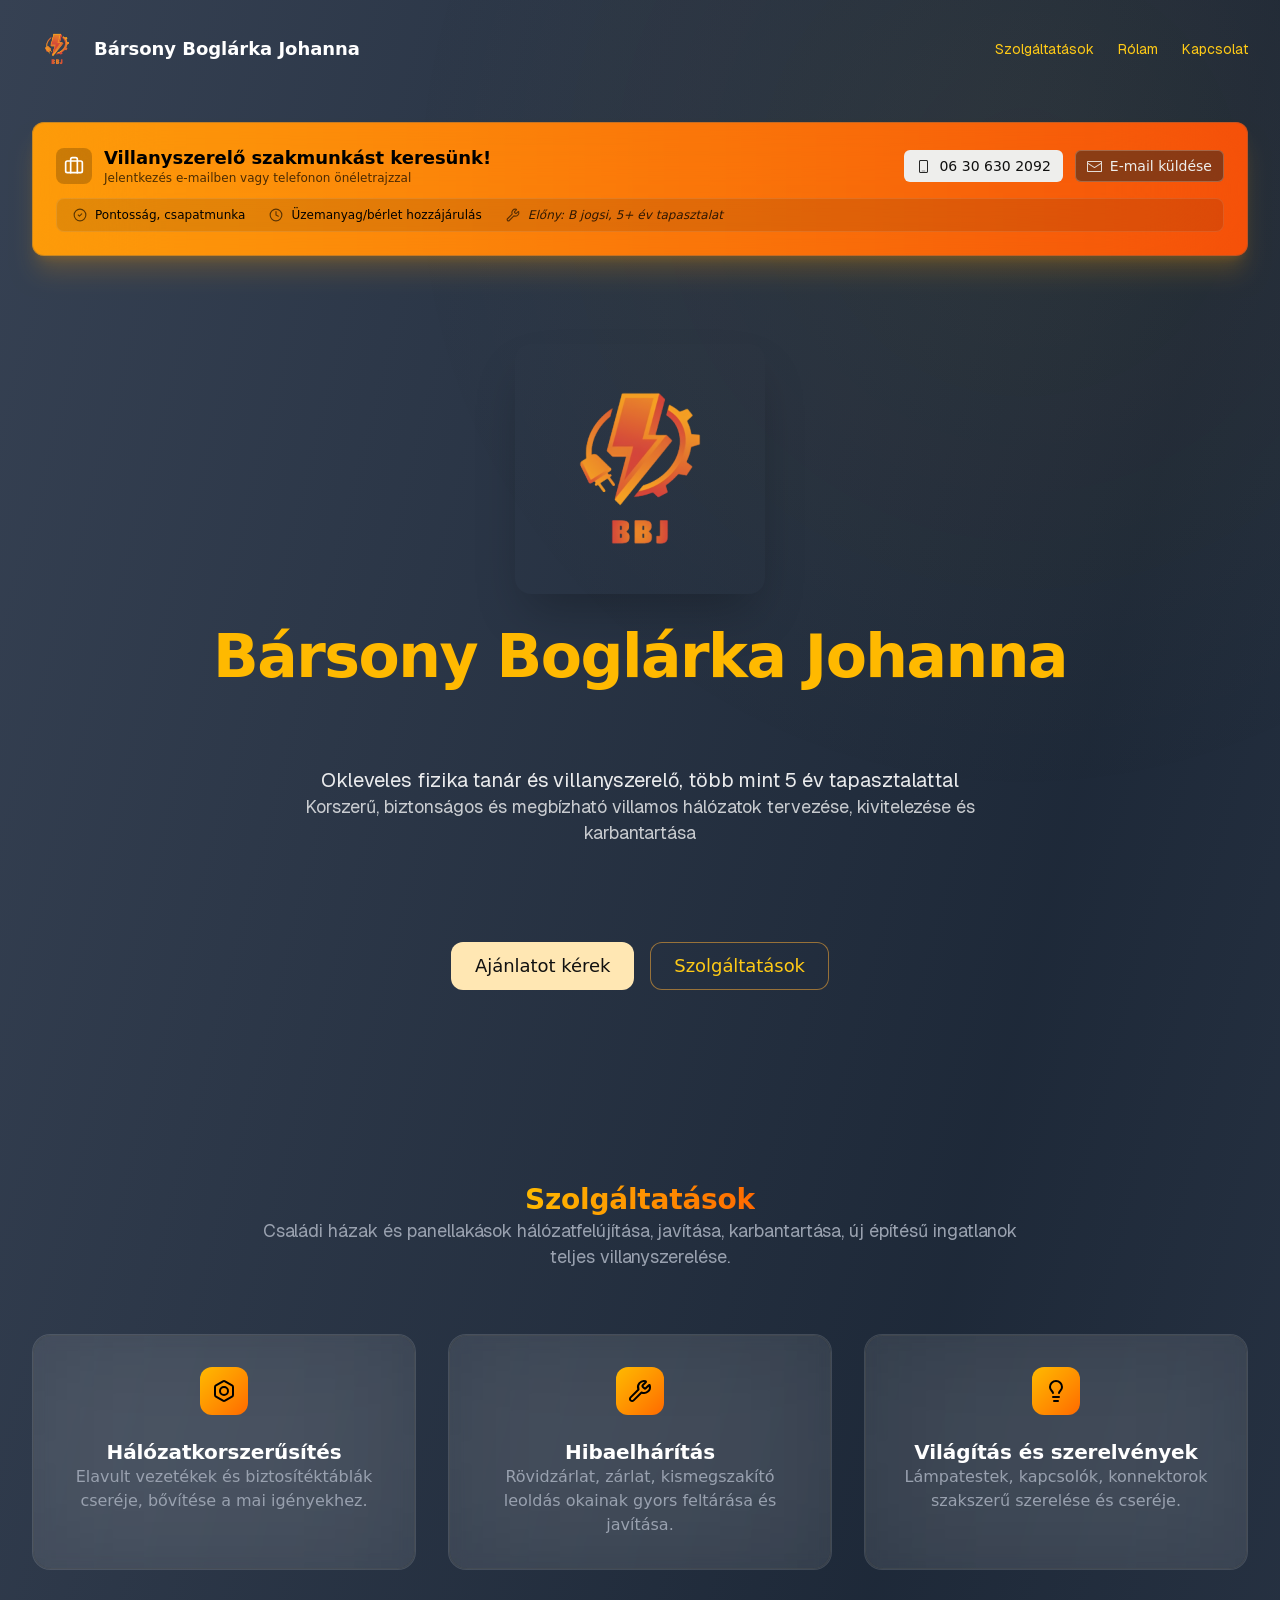
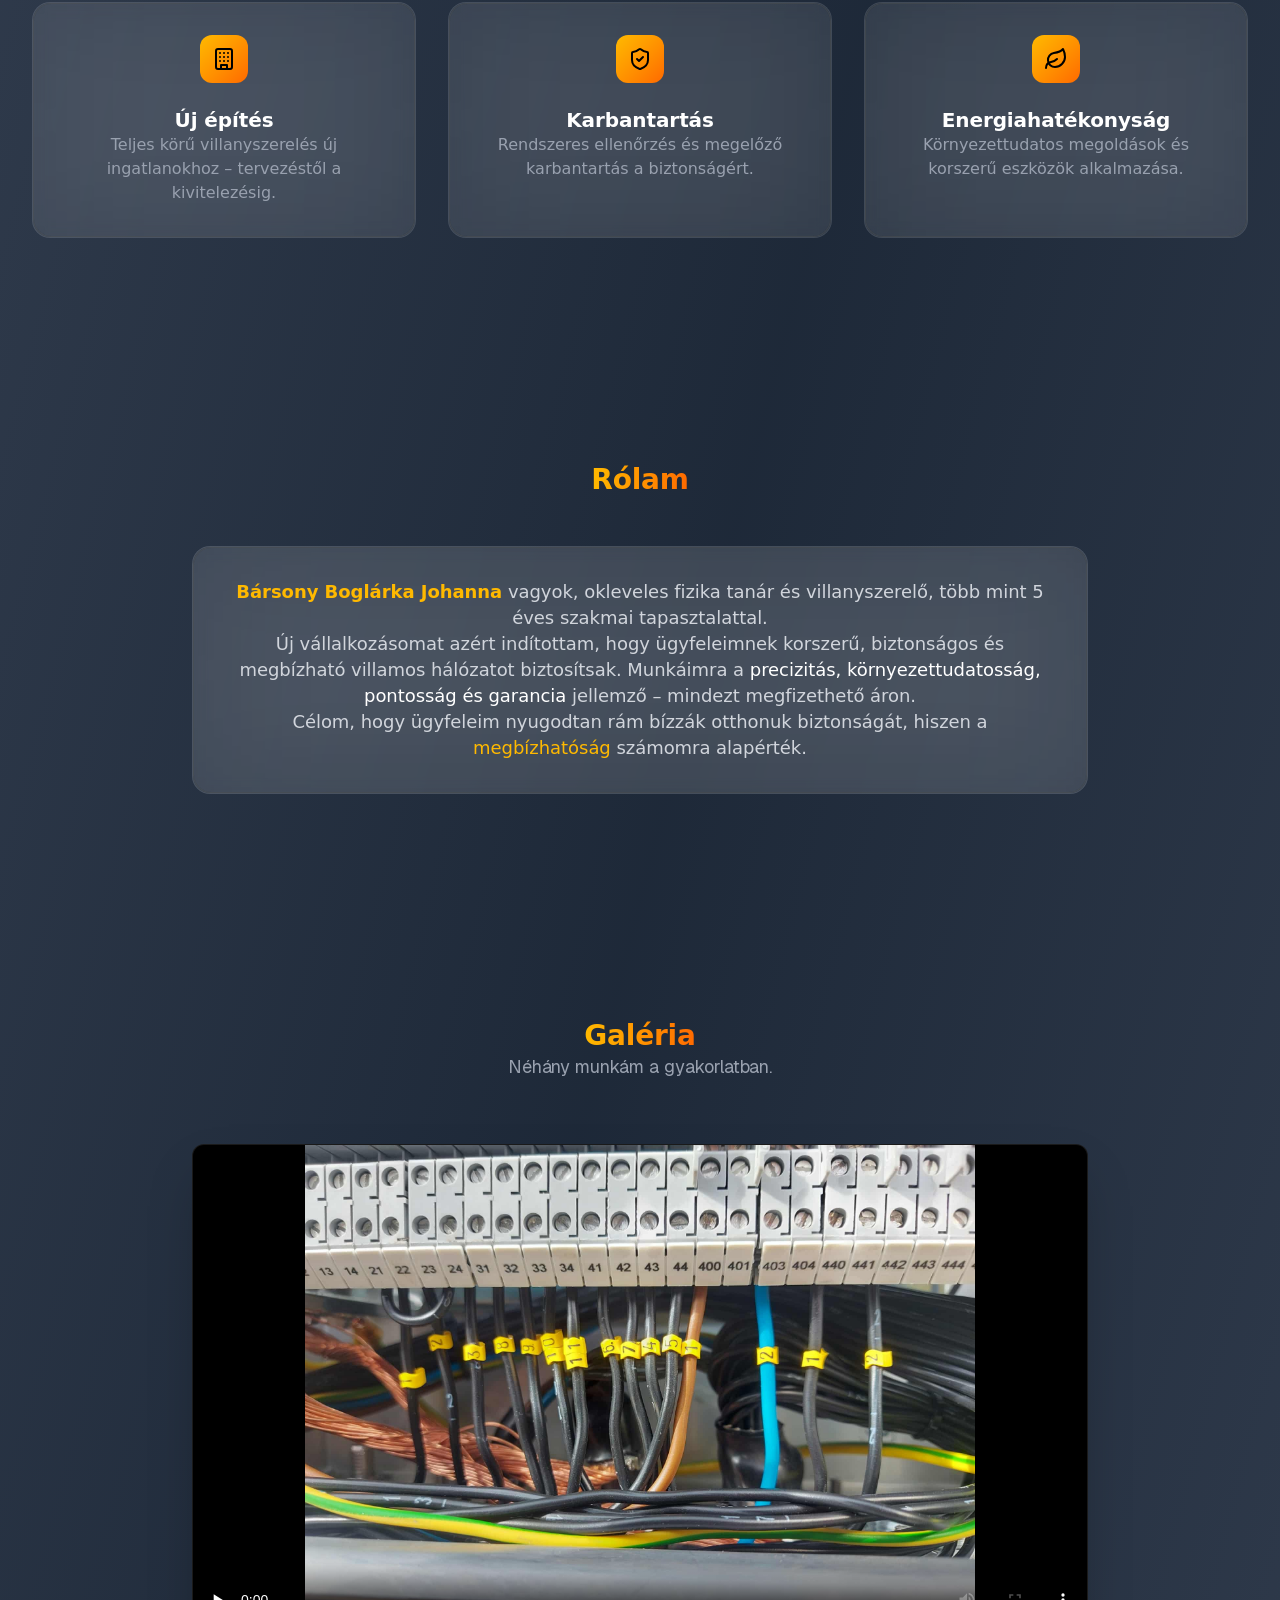
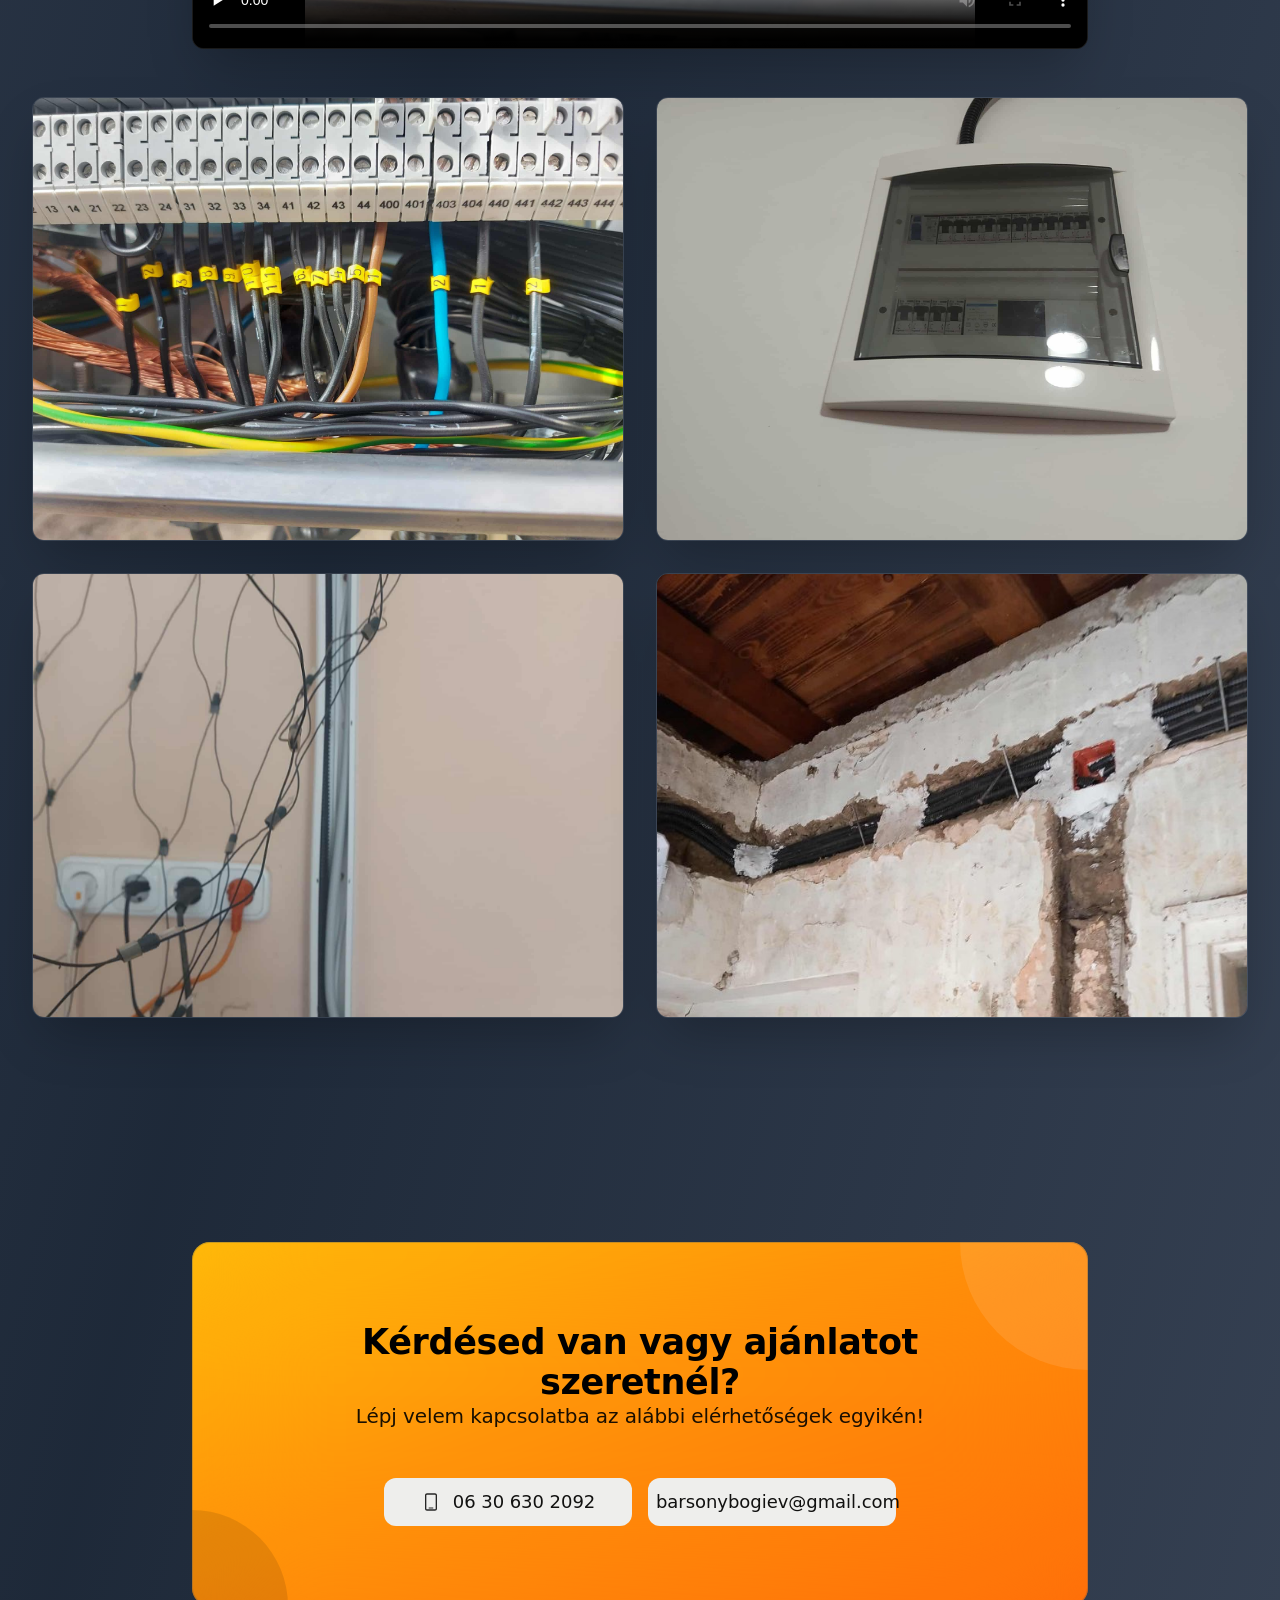
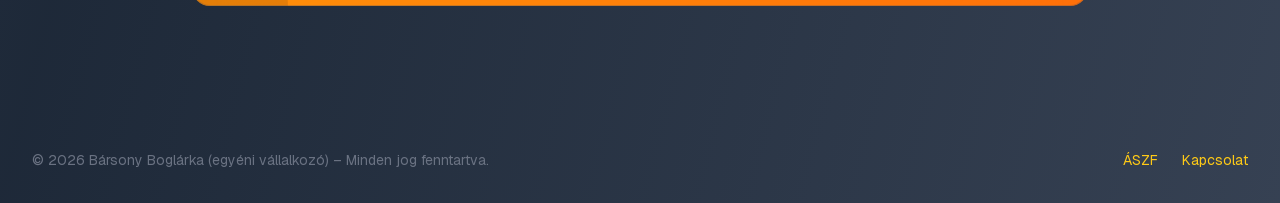
==== index.html @ de13d569 "a" ====
<!DOCTYPE html><!--4laF_sncJS1PlMaqQnl91--><html lang="hu"><head><meta charSet="utf-8"/><meta name="viewport" content="width=device-width, initial-scale=1"/><link rel="preload" href="./_next/static/media/797e433ab948586e-s.p.dbea232f.woff2" as="font" crossorigin="" type="font/woff2"/><link rel="preload" href="./_next/static/media/caa3a2e1cccd8315-s.p.853070df.woff2" as="font" crossorigin="" type="font/woff2"/><link rel="preload" as="image" href="./logo.png"/><link rel="stylesheet" href="./_next/static/chunks/2473c16c0c2f6b5f.css" data-precedence="next"/><link rel="stylesheet" href="./_next/static/chunks/5fb2533fa7dc5a53.css" data-precedence="next"/><link rel="stylesheet" href="./_next/static/chunks/1904e5cf0aed4ab3.css" data-precedence="next"/><link rel="preload" as="script" fetchPriority="low" href="./_next/static/chunks/fe3f2450291aa430.js"/><script src="./_next/static/chunks/5592d58f8ed7c8fb.js" async=""></script><script src="./_next/static/chunks/ea7ab0dba7b47d7c.js" async=""></script><script src="./_next/static/chunks/turbopack-44ceb4f3a45dde82.js" async=""></script><script src="./_next/static/chunks/c2971347e5d57a56.js" async=""></script><script src="./_next/static/chunks/ff1a16fafef87110.js" async=""></script><script src="./_next/static/chunks/7dd66bdf8a7e5707.js" async=""></script><script src="./_next/static/chunks/4fcaf8c2a7d2dfb4.js" async=""></script><meta name="next-size-adjust" content=""/><title>Bársony Boglárka Johanna – Villanyszerelő</title><meta name="description" content="Okleveles fizika tanár és villanyszerelő. Korszerű, biztonságos és megbízható villamos hálózatok tervezése, kivitelezése és karbantartása 5+ év tapasztalattal."/><link rel="icon" href="/favicon.ico?favicon.98427d42.ico" sizes="48x48" type="image/x-icon"/><script src="./_next/static/chunks/a6dad97d9634a72d.js" noModule=""></script></head><body class="geist_a71539c9-module__T19VSG__variable geist_mono_8d43a2aa-module__8Li5zG__variable antialiased"><div hidden=""><!--$--><!--/$--></div><div data-is-root-theme="true" data-accent-color="amber" data-gray-color="sand" data-has-background="true" data-panel-background="translucent" data-radius="large" data-scaling="100%" class="radix-themes dark"><div class="min-h-screen flex flex-col font-sans bg-gradient-to-br from-gray-700 via-gray-800 to-gray-700 text-white relative overflow-x-hidden"><div class="fixed inset-0 bg-[radial-gradient(circle_at_80%_20%,rgba(251,191,36,0.05),transparent_50%)] pointer-events-none"></div><header class="w-full relative z-10"><div class="max-w-7xl mx-auto px-6 sm:px-8 py-6"><div class="rt-Flex rt-r-ai-center rt-r-jc-space-between"><div class="rt-Flex rt-r-ai-center rt-r-gap-3"><img alt="Logó" width="50" height="50" decoding="async" data-nimg="1" class="rounded-md" style="color:transparent" src="./logo.png"/><h1 class="rt-Heading rt-r-size-4">Bársony Boglárka Johanna</h1></div><nav class="hidden sm:flex gap-6 text-sm"><a data-accent-color="" href="#szolgaltatasok" class="rt-Text rt-reset rt-Link rt-underline-auto">Szolgáltatások</a><a data-accent-color="" href="#rolam" class="rt-Text rt-reset rt-Link rt-underline-auto">Rólam</a><a data-accent-color="" href="#kapcsolat" class="rt-Text rt-reset rt-Link rt-underline-auto">Kapcsolat</a></nav></div></div></header><main class="flex-1 relative z-10"><section class="w-full pt-6 pb-2"><div class="max-w-7xl mx-auto px-6 sm:px-8"><div class="rt-reset rt-BaseCard rt-Card rt-r-size-2 rt-variant-surface relative overflow-hidden border-none bg-gradient-to-r from-amber-500 to-orange-600 shadow-xl shadow-amber-500/20"><div class="rt-Flex rt-r-fd-column rt-r-gap-3 p-2"><div class="rt-Flex rt-r-ai-center rt-r-jc-space-between rt-r-fw-wrap rt-r-gap-4"><div class="rt-Flex rt-r-ai-center rt-r-gap-3"><div class="p-2 bg-black/20 rounded-lg backdrop-blur-md"><svg xmlns="http://www.w3.org/2000/svg" width="20" height="20" viewBox="0 0 24 24" fill="none" stroke="currentColor" stroke-width="2" stroke-linecap="round" stroke-linejoin="round" class="lucide lucide-briefcase text-white" aria-hidden="true"><path d="M16 20V4a2 2 0 0 0-2-2h-4a2 2 0 0 0-2 2v16"></path><rect width="20" height="14" x="2" y="6" rx="2"></rect></svg></div><div><h1 class="rt-Heading rt-r-size-4 text-black font-bold">Villanyszerelő szakmunkást keresünk!</h1><p class="rt-Text rt-r-size-1 text-black/70 font-medium">Jelentkezés e-mailben vagy telefonon önéletrajzzal</p></div></div><div class="rt-Flex rt-r-ai-center rt-r-gap-3"><a href="tel:+36306302092" class="rt-reset rt-BaseButton rt-r-size-2 rt-variant-solid rt-high-contrast rt-Button hover:scale-105 transition-all shadow-md flex items-center gap-2" data-accent-color="gray"><svg width="15" height="15" viewBox="0 0 15 15" fill="none" xmlns="http://www.w3.org/2000/svg"><path d="M4 2.5C4 2.22386 4.22386 2 4.5 2H10.5C10.7761 2 11 2.22386 11 2.5V12.5C11 12.7761 10.7761 13 10.5 13H4.5C4.22386 13 4 12.7761 4 12.5V2.5ZM4.5 1C3.67157 1 3 1.67157 3 2.5V12.5C3 13.3284 3.67157 14 4.5 14H10.5C11.3284 14 12 13.3284 12 12.5V2.5C12 1.67157 11.3284 1 10.5 1H4.5ZM6 11.65C5.8067 11.65 5.65 11.8067 5.65 12C5.65 12.1933 5.8067 12.35 6 12.35H9C9.1933 12.35 9.35 12.1933 9.35 12C9.35 11.8067 9.1933 11.65 9 11.65H6Z" fill="currentColor" fill-rule="evenodd" clip-rule="evenodd"></path></svg> 06 30 630 2092</a><a href="mailto:barsonybogiev@gmail.com" class="rt-reset rt-BaseButton rt-r-size-2 rt-variant-surface rt-high-contrast rt-Button hover:bg-black/10 transition-all px-3 flex items-center gap-2 text-xs font-bold" data-accent-color="gray"><svg width="15" height="15" viewBox="0 0 15 15" fill="none" xmlns="http://www.w3.org/2000/svg"><path d="M1 2C0.447715 2 0 2.44772 0 3V12C0 12.5523 0.447715 13 1 13H14C14.5523 13 15 12.5523 15 12V3C15 2.44772 14.5523 2 14 2H1ZM1 3L14 3V3.92494C13.9174 3.92486 13.8338 3.94751 13.7589 3.99505L7.5 7.96703L1.24112 3.99505C1.16621 3.94751 1.0826 3.92486 1 3.92494V3ZM1 4.90797V12H14V4.90797L7.74112 8.87995C7.59394 8.97335 7.40606 8.97335 7.25888 8.87995L1 4.90797Z" fill="currentColor" fill-rule="evenodd" clip-rule="evenodd"></path></svg> E-mail küldése</a></div></div><div class="flex flex-wrap items-center gap-x-6 gap-y-2 py-2 px-4 bg-black/10 rounded-lg border border-white/10"><div class="rt-Flex rt-r-ai-center rt-r-gap-2"><svg xmlns="http://www.w3.org/2000/svg" width="14" height="14" viewBox="0 0 24 24" fill="none" stroke="currentColor" stroke-width="2" stroke-linecap="round" stroke-linejoin="round" class="lucide lucide-circle-check text-black/60" aria-hidden="true"><circle cx="12" cy="12" r="10"></circle><path d="m9 12 2 2 4-4"></path></svg><span class="rt-Text rt-r-size-1 text-black font-medium">Pontosság, csapatmunka</span></div><div class="rt-Flex rt-r-ai-center rt-r-gap-2"><svg xmlns="http://www.w3.org/2000/svg" width="14" height="14" viewBox="0 0 24 24" fill="none" stroke="currentColor" stroke-width="2" stroke-linecap="round" stroke-linejoin="round" class="lucide lucide-clock text-black/60" aria-hidden="true"><path d="M12 6v6l4 2"></path><circle cx="12" cy="12" r="10"></circle></svg><span class="rt-Text rt-r-size-1 text-black font-medium">Üzemanyag/bérlet hozzájárulás</span></div><div class="rt-Flex rt-r-ai-center rt-r-gap-2"><svg xmlns="http://www.w3.org/2000/svg" width="14" height="14" viewBox="0 0 24 24" fill="none" stroke="currentColor" stroke-width="2" stroke-linecap="round" stroke-linejoin="round" class="lucide lucide-wrench text-black/60" aria-hidden="true"><path d="M14.7 6.3a1 1 0 0 0 0 1.4l1.6 1.6a1 1 0 0 0 1.4 0l3.106-3.105c.32-.322.863-.22.983.218a6 6 0 0 1-8.259 7.057l-7.91 7.91a1 1 0 0 1-2.999-3l7.91-7.91a6 6 0 0 1 7.057-8.259c.438.12.54.662.219.984z"></path></svg><span class="rt-Text rt-r-size-1 text-black/80 italic font-medium">Előny: B jogsi, 5+ év tapasztalat</span></div></div></div></div></div></section><section class="w-full relative"><div class="relative w-full py-16 sm:py-20"><div class="max-w-7xl mx-auto px-6 sm:px-8"><div class="flex flex-col items-center justify-center text-center"><div class="flex justify-center"><img alt="Logó" loading="lazy" width="250" height="250" decoding="async" data-nimg="1" class="rounded-2xl shadow-2xl" style="color:transparent" src="./logo.png"/></div><div class="max-w-4xl mt-6 sm:mt-8"><h1 class="rt-Heading rt-r-size-9 block text-amber-400">Bársony Boglárka Johanna</h1></div><div class="max-w-4xl mt-20"><div class="space-y-6"><p class="rt-Text rt-r-size-5 text-white/90 leading-relaxed max-w-3xl mx-auto">Okleveles fizika tanár és villanyszerelő, több mint 5 év tapasztalattal</p><p class="rt-Text rt-r-size-4 text-white/75 leading-relaxed max-w-2xl mx-auto">Korszerű, biztonságos és megbízható villamos hálózatok tervezése, kivitelezése és karbantartása</p></div></div><div class="flex flex-col sm:flex-row gap-4 justify-center items-center w-full max-w-md mt-20 sm:mt-24"><a href="#kapcsolat" class="rt-reset rt-BaseButton rt-r-size-4 rt-variant-solid rt-high-contrast rt-Button shadow-lg hover:shadow-xl transition-all w-full flex items-center justify-center" data-accent-color="amber">Ajánlatot kérek</a><a href="#szolgaltatasok" class="rt-reset rt-BaseButton rt-r-size-4 rt-variant-outline rt-Button border-white/20 text-white hover:bg-white/10 transition-all w-full flex items-center justify-center" data-accent-color="">Szolgáltatások</a></div></div></div></div></section><section id="szolgaltatasok" class="w-full"><div class="w-full py-20 sm:py-28"><div class="max-w-7xl mx-auto px-6 sm:px-8"><div class="flex flex-col items-center text-center mb-16 space-y-6"><h2 class="rt-Heading rt-r-size-7"><span class="text-transparent bg-clip-text bg-gradient-to-r from-amber-400 to-orange-500">Szolgáltatások</span></h2><p class="rt-Text rt-r-size-4 text-gray-400 max-w-3xl leading-relaxed">Családi házak és panellakások hálózatfelújítása, javítása, karbantartása, új építésű ingatlanok teljes villanyszerelése.</p></div><div class="grid grid-cols-1 md:grid-cols-2 lg:grid-cols-3 gap-8 justify-items-center"><div class="rt-reset rt-BaseCard rt-Card rt-r-size-4 rt-variant-surface w-full max-w-sm h-full flex flex-col items-center text-center hover:shadow-xl hover:-translate-y-1 transition-all duration-300 group border border-white/10 bg-white/[0.06] backdrop-blur-sm p-6"><div class="flex justify-center mb-6"><div class="w-12 h-12 bg-gradient-to-br from-amber-400 to-orange-500 rounded-xl flex items-center justify-center text-black group-hover:scale-110 transition-transform duration-300"><svg xmlns="http://www.w3.org/2000/svg" width="24" height="24" viewBox="0 0 24 24" fill="none" stroke="currentColor" stroke-width="2" stroke-linecap="round" stroke-linejoin="round" class="lucide lucide-bolt" aria-hidden="true"><path d="M21 16V8a2 2 0 0 0-1-1.73l-7-4a2 2 0 0 0-2 0l-7 4A2 2 0 0 0 3 8v8a2 2 0 0 0 1 1.73l7 4a2 2 0 0 0 2 0l7-4A2 2 0 0 0 21 16z"></path><circle cx="12" cy="12" r="4"></circle></svg></div></div><h3 class="rt-Heading rt-r-size-5 mb-4 text-white text-center">Hálózatkorszerűsítés</h3><p class="rt-Text rt-r-size-3 text-gray-400 leading-relaxed text-center">Elavult vezetékek és biztosítéktáblák cseréje, bővítése a mai igényekhez.</p></div><div class="rt-reset rt-BaseCard rt-Card rt-r-size-4 rt-variant-surface w-full max-w-sm h-full flex flex-col items-center text-center hover:shadow-xl hover:-translate-y-1 transition-all duration-300 group border border-white/10 bg-white/[0.06] backdrop-blur-sm p-6"><div class="flex justify-center mb-6"><div class="w-12 h-12 bg-gradient-to-br from-amber-400 to-orange-500 rounded-xl flex items-center justify-center text-black group-hover:scale-110 transition-transform duration-300"><svg xmlns="http://www.w3.org/2000/svg" width="24" height="24" viewBox="0 0 24 24" fill="none" stroke="currentColor" stroke-width="2" stroke-linecap="round" stroke-linejoin="round" class="lucide lucide-wrench" aria-hidden="true"><path d="M14.7 6.3a1 1 0 0 0 0 1.4l1.6 1.6a1 1 0 0 0 1.4 0l3.106-3.105c.32-.322.863-.22.983.218a6 6 0 0 1-8.259 7.057l-7.91 7.91a1 1 0 0 1-2.999-3l7.91-7.91a6 6 0 0 1 7.057-8.259c.438.12.54.662.219.984z"></path></svg></div></div><h3 class="rt-Heading rt-r-size-5 mb-4 text-white text-center">Hibaelhárítás</h3><p class="rt-Text rt-r-size-3 text-gray-400 leading-relaxed text-center">Rövidzárlat, zárlat, kismegszakító leoldás okainak gyors feltárása és javítása.</p></div><div class="rt-reset rt-BaseCard rt-Card rt-r-size-4 rt-variant-surface w-full max-w-sm h-full flex flex-col items-center text-center hover:shadow-xl hover:-translate-y-1 transition-all duration-300 group border border-white/10 bg-white/[0.06] backdrop-blur-sm p-6"><div class="flex justify-center mb-6"><div class="w-12 h-12 bg-gradient-to-br from-amber-400 to-orange-500 rounded-xl flex items-center justify-center text-black group-hover:scale-110 transition-transform duration-300"><svg xmlns="http://www.w3.org/2000/svg" width="24" height="24" viewBox="0 0 24 24" fill="none" stroke="currentColor" stroke-width="2" stroke-linecap="round" stroke-linejoin="round" class="lucide lucide-lightbulb" aria-hidden="true"><path d="M15 14c.2-1 .7-1.7 1.5-2.5 1-.9 1.5-2.2 1.5-3.5A6 6 0 0 0 6 8c0 1 .2 2.2 1.5 3.5.7.7 1.3 1.5 1.5 2.5"></path><path d="M9 18h6"></path><path d="M10 22h4"></path></svg></div></div><h3 class="rt-Heading rt-r-size-5 mb-4 text-white text-center">Világítás és szerelvények</h3><p class="rt-Text rt-r-size-3 text-gray-400 leading-relaxed text-center">Lámpatestek, kapcsolók, konnektorok szakszerű szerelése és cseréje.</p></div><div class="rt-reset rt-BaseCard rt-Card rt-r-size-4 rt-variant-surface w-full max-w-sm h-full flex flex-col items-center text-center hover:shadow-xl hover:-translate-y-1 transition-all duration-300 group border border-white/10 bg-white/[0.06] backdrop-blur-sm p-6"><div class="flex justify-center mb-6"><div class="w-12 h-12 bg-gradient-to-br from-amber-400 to-orange-500 rounded-xl flex items-center justify-center text-black group-hover:scale-110 transition-transform duration-300"><svg xmlns="http://www.w3.org/2000/svg" width="24" height="24" viewBox="0 0 24 24" fill="none" stroke="currentColor" stroke-width="2" stroke-linecap="round" stroke-linejoin="round" class="lucide lucide-building" aria-hidden="true"><rect width="16" height="20" x="4" y="2" rx="2" ry="2"></rect><path d="M9 22v-4h6v4"></path><path d="M8 6h.01"></path><path d="M16 6h.01"></path><path d="M12 6h.01"></path><path d="M12 10h.01"></path><path d="M12 14h.01"></path><path d="M16 10h.01"></path><path d="M16 14h.01"></path><path d="M8 10h.01"></path><path d="M8 14h.01"></path></svg></div></div><h3 class="rt-Heading rt-r-size-5 mb-4 text-white text-center">Új építés</h3><p class="rt-Text rt-r-size-3 text-gray-400 leading-relaxed text-center">Teljes körű villanyszerelés új ingatlanokhoz – tervezéstől a kivitelezésig.</p></div><div class="rt-reset rt-BaseCard rt-Card rt-r-size-4 rt-variant-surface w-full max-w-sm h-full flex flex-col items-center text-center hover:shadow-xl hover:-translate-y-1 transition-all duration-300 group border border-white/10 bg-white/[0.06] backdrop-blur-sm p-6"><div class="flex justify-center mb-6"><div class="w-12 h-12 bg-gradient-to-br from-amber-400 to-orange-500 rounded-xl flex items-center justify-center text-black group-hover:scale-110 transition-transform duration-300"><svg xmlns="http://www.w3.org/2000/svg" width="24" height="24" viewBox="0 0 24 24" fill="none" stroke="currentColor" stroke-width="2" stroke-linecap="round" stroke-linejoin="round" class="lucide lucide-shield-check" aria-hidden="true"><path d="M20 13c0 5-3.5 7.5-7.66 8.95a1 1 0 0 1-.67-.01C7.5 20.5 4 18 4 13V6a1 1 0 0 1 1-1c2 0 4.5-1.2 6.24-2.72a1.17 1.17 0 0 1 1.52 0C14.51 3.81 17 5 19 5a1 1 0 0 1 1 1z"></path><path d="m9 12 2 2 4-4"></path></svg></div></div><h3 class="rt-Heading rt-r-size-5 mb-4 text-white text-center">Karbantartás</h3><p class="rt-Text rt-r-size-3 text-gray-400 leading-relaxed text-center">Rendszeres ellenőrzés és megelőző karbantartás a biztonságért.</p></div><div class="rt-reset rt-BaseCard rt-Card rt-r-size-4 rt-variant-surface w-full max-w-sm h-full flex flex-col items-center text-center hover:shadow-xl hover:-translate-y-1 transition-all duration-300 group border border-white/10 bg-white/[0.06] backdrop-blur-sm p-6"><div class="flex justify-center mb-6"><div class="w-12 h-12 bg-gradient-to-br from-amber-400 to-orange-500 rounded-xl flex items-center justify-center text-black group-hover:scale-110 transition-transform duration-300"><svg xmlns="http://www.w3.org/2000/svg" width="24" height="24" viewBox="0 0 24 24" fill="none" stroke="currentColor" stroke-width="2" stroke-linecap="round" stroke-linejoin="round" class="lucide lucide-leaf" aria-hidden="true"><path d="M11 20A7 7 0 0 1 9.8 6.1C15.5 5 17 4.48 19 2c1 2 2 4.18 2 8 0 5.5-4.78 10-10 10Z"></path><path d="M2 21c0-3 1.85-5.36 5.08-6C9.5 14.52 12 13 13 12"></path></svg></div></div><h3 class="rt-Heading rt-r-size-5 mb-4 text-white text-center">Energiahatékonyság</h3><p class="rt-Text rt-r-size-3 text-gray-400 leading-relaxed text-center">Környezettudatos megoldások és korszerű eszközök alkalmazása.</p></div></div></div></div></section><section id="rolam" class="w-full relative"><div class="relative w-full py-20 sm:py-28"><div class="max-w-5xl mx-auto px-6 sm:px-8"><div class="flex flex-col items-center"><div class="text-center mb-12"><h2 class="rt-Heading rt-r-size-7 mb-6"><span class="text-transparent bg-clip-text bg-gradient-to-r from-amber-400 to-orange-500">Rólam</span></h2></div><div class="w-full max-w-4xl"><div class="rt-reset rt-BaseCard rt-Card rt-r-size-4 rt-variant-surface bg-white/[0.08] border border-white/10 backdrop-blur-sm"><div class="space-y-8 text-gray-300 text-center"><p class="rt-Text rt-r-size-4 leading-relaxed"><span class="text-amber-400 font-semibold">Bársony Boglárka Johanna</span> vagyok, okleveles fizika tanár és villanyszerelő, több mint 5 éves szakmai tapasztalattal.</p><p class="rt-Text rt-r-size-4 leading-relaxed">Új vállalkozásomat azért indítottam, hogy ügyfeleimnek korszerű, biztonságos és megbízható villamos hálózatot biztosítsak. Munkáimra a <span class="text-white font-medium">precizitás, környezettudatosság, pontosság és garancia</span> jellemző – mindezt megfizethető áron.</p><p class="rt-Text rt-r-size-4 leading-relaxed">Célom, hogy ügyfeleim nyugodtan rám bízzák otthonuk biztonságát, hiszen a <span class="text-amber-400 font-medium">megbízhatóság</span> számomra alapérték.</p></div></div></div></div></div></div></section><section class="w-full"><div class="w-full py-20 sm:py-28"><div class="max-w-7xl mx-auto px-6 sm:px-8"><div class="flex flex-col items-center text-center mb-16 space-y-6"><h2 class="rt-Heading rt-r-size-7"><span class="text-transparent bg-clip-text bg-gradient-to-r from-amber-400 to-orange-500">Galéria</span></h2><p class="rt-Text rt-r-size-4 text-gray-400 max-w-3xl leading-relaxed">Néhány munkám a gyakorlatban.</p></div><div class="mb-12 max-w-4xl mx-auto"><div class="relative rounded-xl overflow-hidden shadow-2xl border border-white/10 bg-black"><div class="relative w-full" style="padding-bottom:56.25%"><video controls="" class="absolute inset-0 w-full h-full object-contain" preload="none" poster="./assets/1000001049.jpg"><source src="./assets/1000001054.mp4" type="video/mp4"/>A böngésződ nem támogatja a videó lejátszását.</video></div></div></div><div class="grid grid-cols-1 md:grid-cols-2 gap-8"><div class="relative rounded-xl overflow-hidden shadow-2xl border border-white/10"><div class="relative w-full" style="padding-bottom:75%"><img alt="Villanyszerelési munka 1" loading="lazy" decoding="async" data-nimg="fill" class="object-cover hover:scale-105 transition-transform duration-300" style="position:absolute;height:100%;width:100%;left:0;top:0;right:0;bottom:0;color:transparent" src="./assets/1000001049.jpg"/></div></div><div class="relative rounded-xl overflow-hidden shadow-2xl border border-white/10"><div class="relative w-full" style="padding-bottom:75%"><img alt="Villanyszerelési munka 2" loading="lazy" decoding="async" data-nimg="fill" class="object-cover hover:scale-105 transition-transform duration-300" style="position:absolute;height:100%;width:100%;left:0;top:0;right:0;bottom:0;color:transparent" src="./assets/1000001050.jpg"/></div></div><div class="relative rounded-xl overflow-hidden shadow-2xl border border-white/10"><div class="relative w-full" style="padding-bottom:75%"><img alt="Villanyszerelési munka 3" loading="lazy" decoding="async" data-nimg="fill" class="object-cover hover:scale-105 transition-transform duration-300" style="position:absolute;height:100%;width:100%;left:0;top:0;right:0;bottom:0;color:transparent" src="./assets/1000001052.jpg"/></div></div><div class="relative rounded-xl overflow-hidden shadow-2xl border border-white/10"><div class="relative w-full" style="padding-bottom:75%"><img alt="Villanyszerelési munka 4" loading="lazy" decoding="async" data-nimg="fill" class="object-cover hover:scale-105 transition-transform duration-300" style="position:absolute;height:100%;width:100%;left:0;top:0;right:0;bottom:0;color:transparent" src="./assets/1000001053.jpg"/></div></div></div></div></div></section><section id="kapcsolat" class="w-full"><div class="w-full py-20 sm:py-28"><div class="max-w-5xl mx-auto px-6 sm:px-8"><div class="flex justify-center"><div class="rt-reset rt-BaseCard rt-Card rt-r-size-4 rt-variant-surface w-full max-w-4xl bg-gradient-to-br from-amber-400 via-orange-400 to-orange-500 text-black relative overflow-hidden"><div class="absolute top-0 right-0 w-64 h-64 bg-white/10 rounded-full -translate-y-32 translate-x-32"></div><div class="absolute bottom-0 left-0 w-48 h-48 bg-black/10 rounded-full translate-y-24 -translate-x-24"></div><div class="relative p-8 md:p-12"><div class="flex flex-col items-center text-center space-y-8"><h1 class="rt-Heading rt-r-size-8 font-bold">Kérdésed van vagy ajánlatot szeretnél?</h1><p class="rt-Text rt-r-size-5 opacity-90 leading-relaxed max-w-2xl">Lépj velem kapcsolatba az alábbi elérhetőségek egyikén!</p><div class="grid grid-cols-1 sm:grid-cols-2 gap-4 w-full max-w-lg mt-12"><a href="tel:+36306302092" class="rt-reset rt-BaseButton rt-r-size-4 rt-variant-solid rt-high-contrast rt-Button w-full shadow-lg hover:shadow-xl transition-all flex items-center justify-center gap-3" data-accent-color="gray"><svg width="15" height="15" viewBox="0 0 15 15" fill="none" xmlns="http://www.w3.org/2000/svg" class="w-5 h-5"><path d="M4 2.5C4 2.22386 4.22386 2 4.5 2H10.5C10.7761 2 11 2.22386 11 2.5V12.5C11 12.7761 10.7761 13 10.5 13H4.5C4.22386 13 4 12.7761 4 12.5V2.5ZM4.5 1C3.67157 1 3 1.67157 3 2.5V12.5C3 13.3284 3.67157 14 4.5 14H10.5C11.3284 14 12 13.3284 12 12.5V2.5C12 1.67157 11.3284 1 10.5 1H4.5ZM6 11.65C5.8067 11.65 5.65 11.8067 5.65 12C5.65 12.1933 5.8067 12.35 6 12.35H9C9.1933 12.35 9.35 12.1933 9.35 12C9.35 11.8067 9.1933 11.65 9 11.65H6Z" fill="currentColor" fill-rule="evenodd" clip-rule="evenodd"></path></svg> 06 30 630 2092</a><a href="mailto:barsonybogiev@gmail.com" class="rt-reset rt-BaseButton rt-r-size-4 rt-variant-solid rt-high-contrast rt-Button w-full shadow-lg hover:shadow-xl transition-all flex items-center justify-center gap-3" data-accent-color="gray"><svg width="15" height="15" viewBox="0 0 15 15" fill="none" xmlns="http://www.w3.org/2000/svg" class="w-5 h-5"><path d="M1 2C0.447715 2 0 2.44772 0 3V12C0 12.5523 0.447715 13 1 13H14C14.5523 13 15 12.5523 15 12V3C15 2.44772 14.5523 2 14 2H1ZM1 3L14 3V3.92494C13.9174 3.92486 13.8338 3.94751 13.7589 3.99505L7.5 7.96703L1.24112 3.99505C1.16621 3.94751 1.0826 3.92486 1 3.92494V3ZM1 4.90797V12H14V4.90797L7.74112 8.87995C7.59394 8.97335 7.40606 8.97335 7.25888 8.87995L1 4.90797Z" fill="currentColor" fill-rule="evenodd" clip-rule="evenodd"></path></svg>barsonybogiev@gmail.com</a></div></div></div></div></div></div></div></section></main><footer class="w-full relative z-10"><div class="max-w-7xl mx-auto px-6 sm:px-8 py-8"><div class="flex flex-col sm:flex-row items-center justify-between gap-4 text-sm"><div class="flex justify-center sm:justify-start"><span class="rt-Text text-gray-500 text-center">© <!-- -->2026<!-- --> Bársony Boglárka (egyéni vállalkozó) – Minden jog fenntartva.</span></div><div class="flex items-center justify-center gap-6"><a data-accent-color="" href="./aszf.docx" target="_blank" rel="noopener noreferrer" class="rt-Text rt-reset rt-Link rt-underline-auto text-gray-500 hover:text-white transition-colors">ÁSZF</a><a data-accent-color="" href="#kapcsolat" class="rt-Text rt-reset rt-Link rt-underline-auto text-gray-500 hover:text-white transition-colors">Kapcsolat</a></div></div></div></footer></div><!--$--><!--/$--></div><script src="./_next/static/chunks/fe3f2450291aa430.js" id="_R_" async=""></script><script>(self.__next_f=self.__next_f||[]).push([0])</script><script>self.__next_f.push([1,"1:\"$Sreact.fragment\"\n2:I[74547,[\"./_next/static/chunks/c2971347e5d57a56.js\"],\"Theme\"]\n3:I[39756,[\"./_next/static/chunks/ff1a16fafef87110.js\",\"./_next/static/chunks/7dd66bdf8a7e5707.js\"],\"default\"]\n4:I[37457,[\"./_next/static/chunks/ff1a16fafef87110.js\",\"./_next/static/chunks/7dd66bdf8a7e5707.js\"],\"default\"]\n5:I[5500,[\"./_next/static/chunks/c2971347e5d57a56.js\",\"./_next/static/chunks/4fcaf8c2a7d2dfb4.js\"],\"Image\"]\n14:I[68027,[\"./_next/static/chunks/c2971347e5d57a56.js\"],\"default\"]\n:HL[\"./_next/static/chunks/2473c16c0c2f6b5f.css\",\"style\"]\n:HL[\"./_next/static/chunks/5fb2533fa7dc5a53.css\",\"style\"]\n:HL[\"./_next/static/chunks/1904e5cf0aed4ab3.css\",\"style\"]\n:HL[\"./_next/static/media/797e433ab948586e-s.p.dbea232f.woff2\",\"font\",{\"crossOrigin\":\"\",\"type\":\"font/woff2\"}]\n:HL[\"./_next/static/media/caa3a2e1cccd8315-s.p.853070df.woff2\",\"font\",{\"crossOrigin\":\"\",\"type\":\"font/woff2\"}]\n"])</script><script>self.__next_f.push([1,"0:{\"P\":null,\"b\":\"4laF-sncJS1PlMaqQnl91\",\"p\":\".\",\"c\":[\"\",\"\"],\"i\":false,\"f\":[[[\"\",{\"children\":[\"__PAGE__\",{}]},\"$undefined\",\"$undefined\",true],[\"\",[\"$\",\"$1\",\"c\",{\"children\":[[[\"$\",\"link\",\"0\",{\"rel\":\"stylesheet\",\"href\":\"./_next/static/chunks/2473c16c0c2f6b5f.css\",\"precedence\":\"next\",\"crossOrigin\":\"$undefined\",\"nonce\":\"$undefined\"}],[\"$\",\"link\",\"1\",{\"rel\":\"stylesheet\",\"href\":\"./_next/static/chunks/5fb2533fa7dc5a53.css\",\"precedence\":\"next\",\"crossOrigin\":\"$undefined\",\"nonce\":\"$undefined\"}],[\"$\",\"link\",\"2\",{\"rel\":\"stylesheet\",\"href\":\"./_next/static/chunks/1904e5cf0aed4ab3.css\",\"precedence\":\"next\",\"crossOrigin\":\"$undefined\",\"nonce\":\"$undefined\"}],[\"$\",\"script\",\"script-0\",{\"src\":\"./_next/static/chunks/c2971347e5d57a56.js\",\"async\":true,\"nonce\":\"$undefined\"}]],[\"$\",\"html\",null,{\"lang\":\"hu\",\"children\":[\"$\",\"body\",null,{\"className\":\"geist_a71539c9-module__T19VSG__variable geist_mono_8d43a2aa-module__8Li5zG__variable antialiased\",\"children\":[\"$\",\"$L2\",null,{\"appearance\":\"dark\",\"accentColor\":\"amber\",\"grayColor\":\"sand\",\"radius\":\"large\",\"scaling\":\"100%\",\"panelBackground\":\"translucent\",\"children\":[\"$\",\"$L3\",null,{\"parallelRouterKey\":\"children\",\"error\":\"$undefined\",\"errorStyles\":\"$undefined\",\"errorScripts\":\"$undefined\",\"template\":[\"$\",\"$L4\",null,{}],\"templateStyles\":\"$undefined\",\"templateScripts\":\"$undefined\",\"notFound\":[[[\"$\",\"title\",null,{\"children\":\"404: This page could not be found.\"}],[\"$\",\"div\",null,{\"style\":{\"fontFamily\":\"system-ui,\\\"Segoe UI\\\",Roboto,Helvetica,Arial,sans-serif,\\\"Apple Color Emoji\\\",\\\"Segoe UI Emoji\\\"\",\"height\":\"100vh\",\"textAlign\":\"center\",\"display\":\"flex\",\"flexDirection\":\"column\",\"alignItems\":\"center\",\"justifyContent\":\"center\"},\"children\":[\"$\",\"div\",null,{\"children\":[[\"$\",\"style\",null,{\"dangerouslySetInnerHTML\":{\"__html\":\"body{color:#000;background:#fff;margin:0}.next-error-h1{border-right:1px solid rgba(0,0,0,.3)}@media (prefers-color-scheme:dark){body{color:#fff;background:#000}.next-error-h1{border-right:1px solid rgba(255,255,255,.3)}}\"}}],[\"$\",\"h1\",null,{\"className\":\"next-error-h1\",\"style\":{\"display\":\"inline-block\",\"margin\":\"0 20px 0 0\",\"padding\":\"0 23px 0 0\",\"fontSize\":24,\"fontWeight\":500,\"verticalAlign\":\"top\",\"lineHeight\":\"49px\"},\"children\":404}],[\"$\",\"div\",null,{\"style\":{\"display\":\"inline-block\"},\"children\":[\"$\",\"h2\",null,{\"style\":{\"fontSize\":14,\"fontWeight\":400,\"lineHeight\":\"49px\",\"margin\":0},\"children\":\"This page could not be found.\"}]}]]}]}]],[]],\"forbidden\":\"$undefined\",\"unauthorized\":\"$undefined\"}]}]}]}]]}],{\"children\":[\"__PAGE__\",[\"$\",\"$1\",\"c\",{\"children\":[[\"$\",\"div\",null,{\"className\":\"min-h-screen flex flex-col font-sans bg-gradient-to-br from-gray-700 via-gray-800 to-gray-700 text-white relative overflow-x-hidden\",\"children\":[[\"$\",\"div\",null,{\"className\":\"fixed inset-0 bg-[radial-gradient(circle_at_80%_20%,rgba(251,191,36,0.05),transparent_50%)] pointer-events-none\"}],[\"$\",\"header\",null,{\"className\":\"w-full relative z-10\",\"children\":[\"$\",\"div\",null,{\"className\":\"max-w-7xl mx-auto px-6 sm:px-8 py-6\",\"children\":[\"$\",\"div\",null,{\"children\":[[\"$\",\"div\",null,{\"children\":[[\"$\",\"$L5\",null,{\"src\":\"./logo.png\",\"alt\":\"Logó\",\"width\":50,\"height\":50,\"className\":\"rounded-md\",\"priority\":true}],[\"$\",\"h1\",null,{\"children\":\"Bársony Boglárka Johanna\",\"data-accent-color\":\"$undefined\",\"style\":\"$undefined\",\"ref\":null,\"className\":\"rt-Heading rt-r-size-4\"}]],\"style\":\"$undefined\",\"ref\":\"$undefined\",\"className\":\"rt-Flex rt-r-ai-center rt-r-gap-3\"}],[\"$\",\"nav\",null,{\"className\":\"hidden sm:flex gap-6 text-sm\",\"children\":[[\"$\",\"a\",null,{\"children\":\"Szolgáltatások\",\"data-accent-color\":\"\",\"href\":\"#szolgaltatasok\",\"style\":\"$undefined\",\"ref\":null,\"className\":\"rt-Text rt-reset rt-Link rt-underline-auto\"}],[\"$\",\"a\",null,{\"children\":\"Rólam\",\"data-accent-color\":\"\",\"href\":\"#rolam\",\"style\":\"$undefined\",\"ref\":null,\"className\":\"rt-Text rt-reset rt-Link rt-underline-auto\"}],[\"$\",\"a\",null,{\"children\":\"Kapcsolat\",\"data-accent-color\":\"\",\"href\":\"#kapcsolat\",\"style\":\"$undefined\",\"ref\":null,\"className\":\"rt-Text rt-reset rt-Link rt-underline-auto\"}]]}]],\"style\":\"$undefined\",\"ref\":\"$undefined\",\"className\":\"rt-Flex rt-r-ai-center rt-r-jc-space-between\"}]}]}],[\"$\",\"main\",null,{\"className\":\"flex-1 relative z-10\",\"children\":[[\"$\",\"section\",null,{\"className\":\"w-full pt-6 pb-2\",\"children\":[\"$\",\"div\",null,{\"className\":\"max-w-7xl mx-auto px-6 sm:px-8\",\"children\":[\"$\",\"div\",null,{\"ref\":\"$undefined\",\"children\":[\"$\",\"div\",null,{\"children\":[[\"$\",\"div\",null,{\"children\":[[\"$\",\"div\",null,{\"children\":[[\"$\",\"div\",null,{\"className\":\"p-2 bg-black/20 rounded-lg backdrop-blur-md\",\"children\":[\"$\",\"svg\",null,{\"ref\":\"$undefined\",\"xmlns\":\"http://www.w3.org/2000/svg\",\"width\":20,\"height\":20,\"viewBox\":\"0 0 24 24\",\"fill\":\"none\",\"stroke\":\"currentColor\",\"strokeWidth\":2,\"strokeLinecap\":\"round\",\"strokeLinejoin\":\"round\",\"className\":\"lucide lucide-briefcase text-white\",\"aria-hidden\":\"true\",\"children\":[\"$L6\",\"$L7\",\"$undefined\"]}]}],\"$L8\"],\"style\":\"$undefined\",\"ref\":\"$undefined\",\"className\":\"rt-Flex rt-r-ai-center rt-r-gap-3\"}],\"$L9\"],\"style\":\"$undefined\",\"ref\":\"$undefined\",\"className\":\"rt-Flex rt-r-ai-center rt-r-jc-space-between rt-r-fw-wrap rt-r-gap-4\"}],\"$La\"],\"style\":\"$undefined\",\"ref\":\"$undefined\",\"className\":\"rt-Flex rt-r-fd-column rt-r-gap-3 p-2\"}],\"style\":\"$undefined\",\"className\":\"rt-reset rt-BaseCard rt-Card rt-r-size-2 rt-variant-surface relative overflow-hidden border-none bg-gradient-to-r from-amber-500 to-orange-600 shadow-xl shadow-amber-500/20\"}]}]}],\"$Lb\",\"$Lc\",\"$Ld\",\"$Le\",\"$Lf\"]}],\"$L10\"]}],[\"$L11\"],\"$L12\"]}],{},null,false]},null,false],\"$L13\",false]],\"m\":\"$undefined\",\"G\":[\"$14\",[\"$L15\",\"$L16\",\"$L17\"]],\"s\":false,\"S\":true}\n"])</script><script>self.__next_f.push([1,"1e:I[97367,[\"./_next/static/chunks/ff1a16fafef87110.js\",\"./_next/static/chunks/7dd66bdf8a7e5707.js\"],\"OutletBoundary\"]\n20:I[11533,[\"./_next/static/chunks/ff1a16fafef87110.js\",\"./_next/static/chunks/7dd66bdf8a7e5707.js\"],\"AsyncMetadataOutlet\"]\n22:I[97367,[\"./_next/static/chunks/ff1a16fafef87110.js\",\"./_next/static/chunks/7dd66bdf8a7e5707.js\"],\"ViewportBoundary\"]\n24:I[97367,[\"./_next/static/chunks/ff1a16fafef87110.js\",\"./_next/static/chunks/7dd66bdf8a7e5707.js\"],\"MetadataBoundary\"]\n25:\"$Sreact.suspense\"\n6:[\"$\",\"path\",\"jecpp\",{\"d\":\"M16 20V4a2 2 0 0 0-2-2h-4a2 2 0 0 0-2 2v16\"}]\n7:[\"$\",\"rect\",\"i6l2r4\",{\"width\":\"20\",\"height\":\"14\",\"x\":\"2\",\"y\":\"6\",\"rx\":\"2\"}]\n8:[\"$\",\"div\",null,{\"children\":[[\"$\",\"h1\",null,{\"children\":\"Villanyszerelő szakmunkást keresünk!\",\"data-accent-color\":\"$undefined\",\"style\":\"$undefined\",\"ref\":null,\"className\":\"rt-Heading rt-r-size-4 text-black font-bold\"}],[\"$\",\"p\",null,{\"children\":\"Jelentkezés e-mailben vagy telefonon önéletrajzzal\",\"data-accent-color\":\"$undefined\",\"style\":\"$undefined\",\"ref\":null,\"className\":\"rt-Text rt-r-size-1 text-black/70 font-medium\"}]]}]\n"])</script><script>self.__next_f.push([1,"9:[\"$\",\"div\",null,{\"children\":[[\"$\",\"a\",null,{\"href\":\"tel:+36306302092\",\"className\":\"rt-reset rt-BaseButton rt-r-size-2 rt-variant-solid rt-high-contrast rt-Button hover:scale-105 transition-all shadow-md flex items-center gap-2\",\"children\":[[\"$\",\"svg\",null,{\"width\":\"15\",\"height\":\"15\",\"viewBox\":\"0 0 15 15\",\"fill\":\"none\",\"xmlns\":\"http://www.w3.org/2000/svg\",\"ref\":\"$undefined\",\"children\":[\"$\",\"path\",null,{\"d\":\"M4 2.5C4 2.22386 4.22386 2 4.5 2H10.5C10.7761 2 11 2.22386 11 2.5V12.5C11 12.7761 10.7761 13 10.5 13H4.5C4.22386 13 4 12.7761 4 12.5V2.5ZM4.5 1C3.67157 1 3 1.67157 3 2.5V12.5C3 13.3284 3.67157 14 4.5 14H10.5C11.3284 14 12 13.3284 12 12.5V2.5C12 1.67157 11.3284 1 10.5 1H4.5ZM6 11.65C5.8067 11.65 5.65 11.8067 5.65 12C5.65 12.1933 5.8067 12.35 6 12.35H9C9.1933 12.35 9.35 12.1933 9.35 12C9.35 11.8067 9.1933 11.65 9 11.65H6Z\",\"fill\":\"currentColor\",\"fillRule\":\"evenodd\",\"clipRule\":\"evenodd\"}]}],\" 06 30 630 2092\"],\"data-disabled\":\"$undefined\",\"data-accent-color\":\"gray\",\"data-radius\":\"$undefined\",\"ref\":null,\"style\":\"$undefined\",\"disabled\":\"$undefined\"}],[\"$\",\"a\",null,{\"href\":\"mailto:barsonybogiev@gmail.com\",\"className\":\"rt-reset rt-BaseButton rt-r-size-2 rt-variant-surface rt-high-contrast rt-Button hover:bg-black/10 transition-all px-3 flex items-center gap-2 text-xs font-bold\",\"children\":[[\"$\",\"svg\",null,{\"width\":\"15\",\"height\":\"15\",\"viewBox\":\"0 0 15 15\",\"fill\":\"none\",\"xmlns\":\"http://www.w3.org/2000/svg\",\"ref\":\"$undefined\",\"children\":[\"$\",\"path\",null,{\"d\":\"M1 2C0.447715 2 0 2.44772 0 3V12C0 12.5523 0.447715 13 1 13H14C14.5523 13 15 12.5523 15 12V3C15 2.44772 14.5523 2 14 2H1ZM1 3L14 3V3.92494C13.9174 3.92486 13.8338 3.94751 13.7589 3.99505L7.5 7.96703L1.24112 3.99505C1.16621 3.94751 1.0826 3.92486 1 3.92494V3ZM1 4.90797V12H14V4.90797L7.74112 8.87995C7.59394 8.97335 7.40606 8.97335 7.25888 8.87995L1 4.90797Z\",\"fill\":\"currentColor\",\"fillRule\":\"evenodd\",\"clipRule\":\"evenodd\"}]}],\" E-mail küldése\"],\"data-disabled\":\"$undefined\",\"data-accent-color\":\"gray\",\"data-radius\":\"$undefined\",\"ref\":null,\"style\":\"$undefined\",\"disabled\":\"$undefined\"}]],\"style\":\"$undefined\",\"ref\":\"$undefined\",\"className\":\"rt-Flex rt-r-ai-center rt-r-gap-3\"}]\n"])</script><script>self.__next_f.push([1,"a:[\"$\",\"div\",null,{\"className\":\"flex flex-wrap items-center gap-x-6 gap-y-2 py-2 px-4 bg-black/10 rounded-lg border border-white/10\",\"children\":[[\"$\",\"div\",null,{\"children\":[[\"$\",\"svg\",null,{\"ref\":\"$undefined\",\"xmlns\":\"http://www.w3.org/2000/svg\",\"width\":14,\"height\":14,\"viewBox\":\"0 0 24 24\",\"fill\":\"none\",\"stroke\":\"currentColor\",\"strokeWidth\":2,\"strokeLinecap\":\"round\",\"strokeLinejoin\":\"round\",\"className\":\"lucide lucide-circle-check text-black/60\",\"aria-hidden\":\"true\",\"children\":[[\"$\",\"circle\",\"1mglay\",{\"cx\":\"12\",\"cy\":\"12\",\"r\":\"10\"}],[\"$\",\"path\",\"dzmm74\",{\"d\":\"m9 12 2 2 4-4\"}],\"$undefined\"]}],[\"$\",\"span\",null,{\"children\":\"Pontosság, csapatmunka\",\"data-accent-color\":\"$undefined\",\"style\":\"$undefined\",\"ref\":null,\"className\":\"rt-Text rt-r-size-1 text-black font-medium\"}]],\"style\":\"$undefined\",\"ref\":\"$undefined\",\"className\":\"rt-Flex rt-r-ai-center rt-r-gap-2\"}],[\"$\",\"div\",null,{\"children\":[[\"$\",\"svg\",null,{\"ref\":\"$undefined\",\"xmlns\":\"http://www.w3.org/2000/svg\",\"width\":14,\"height\":14,\"viewBox\":\"0 0 24 24\",\"fill\":\"none\",\"stroke\":\"currentColor\",\"strokeWidth\":2,\"strokeLinecap\":\"round\",\"strokeLinejoin\":\"round\",\"className\":\"lucide lucide-clock text-black/60\",\"aria-hidden\":\"true\",\"children\":[[\"$\",\"path\",\"mmk7yg\",{\"d\":\"M12 6v6l4 2\"}],[\"$\",\"circle\",\"1mglay\",{\"cx\":\"12\",\"cy\":\"12\",\"r\":\"10\"}],\"$undefined\"]}],[\"$\",\"span\",null,{\"children\":\"Üzemanyag/bérlet hozzájárulás\",\"data-accent-color\":\"$undefined\",\"style\":\"$undefined\",\"ref\":null,\"className\":\"rt-Text rt-r-size-1 text-black font-medium\"}]],\"style\":\"$undefined\",\"ref\":\"$undefined\",\"className\":\"rt-Flex rt-r-ai-center rt-r-gap-2\"}],[\"$\",\"div\",null,{\"children\":[[\"$\",\"svg\",null,{\"ref\":\"$undefined\",\"xmlns\":\"http://www.w3.org/2000/svg\",\"width\":14,\"height\":14,\"viewBox\":\"0 0 24 24\",\"fill\":\"none\",\"stroke\":\"currentColor\",\"strokeWidth\":2,\"strokeLinecap\":\"round\",\"strokeLinejoin\":\"round\",\"className\":\"lucide lucide-wrench text-black/60\",\"aria-hidden\":\"true\",\"children\":[[\"$\",\"path\",\"1ngwbx\",{\"d\":\"M14.7 6.3a1 1 0 0 0 0 1.4l1.6 1.6a1 1 0 0 0 1.4 0l3.106-3.105c.32-.322.863-.22.983.218a6 6 0 0 1-8.259 7.057l-7.91 7.91a1 1 0 0 1-2.999-3l7.91-7.91a6 6 0 0 1 7.057-8.259c.438.12.54.662.219.984z\"}],\"$undefined\"]}],[\"$\",\"span\",null,{\"children\":\"Előny: B jogsi, 5+ év tapasztalat\",\"data-accent-color\":\"$undefined\",\"style\":\"$undefined\",\"ref\":null,\"className\":\"rt-Text rt-r-size-1 text-black/80 italic font-medium\"}]],\"style\":\"$undefined\",\"ref\":\"$undefined\",\"className\":\"rt-Flex rt-r-ai-center rt-r-gap-2\"}]]}]\n"])</script><script>self.__next_f.push([1,"b:[\"$\",\"section\",null,{\"className\":\"w-full relative\",\"children\":[\"$\",\"div\",null,{\"className\":\"relative w-full py-16 sm:py-20\",\"children\":[\"$\",\"div\",null,{\"className\":\"max-w-7xl mx-auto px-6 sm:px-8\",\"children\":[\"$\",\"div\",null,{\"className\":\"flex flex-col items-center justify-center text-center\",\"children\":[[\"$\",\"div\",null,{\"className\":\"flex justify-center\",\"children\":[\"$\",\"$L5\",null,{\"src\":\"./logo.png\",\"alt\":\"Logó\",\"width\":250,\"height\":250,\"className\":\"rounded-2xl shadow-2xl\"}]}],[\"$\",\"div\",null,{\"className\":\"max-w-4xl mt-6 sm:mt-8\",\"children\":[\"$\",\"h1\",null,{\"children\":\"Bársony Boglárka Johanna\",\"data-accent-color\":\"$undefined\",\"style\":\"$undefined\",\"ref\":null,\"className\":\"rt-Heading rt-r-size-9 block text-amber-400\"}]}],[\"$\",\"div\",null,{\"className\":\"max-w-4xl mt-20\",\"children\":[\"$\",\"div\",null,{\"className\":\"space-y-6\",\"children\":[[\"$\",\"p\",null,{\"children\":\"Okleveles fizika tanár és villanyszerelő, több mint 5 év tapasztalattal\",\"data-accent-color\":\"$undefined\",\"style\":\"$undefined\",\"ref\":null,\"className\":\"rt-Text rt-r-size-5 text-white/90 leading-relaxed max-w-3xl mx-auto\"}],[\"$\",\"p\",null,{\"children\":\"Korszerű, biztonságos és megbízható villamos hálózatok tervezése, kivitelezése és karbantartása\",\"data-accent-color\":\"$undefined\",\"style\":\"$undefined\",\"ref\":null,\"className\":\"rt-Text rt-r-size-4 text-white/75 leading-relaxed max-w-2xl mx-auto\"}]]}]}],[\"$\",\"div\",null,{\"className\":\"flex flex-col sm:flex-row gap-4 justify-center items-center w-full max-w-md mt-20 sm:mt-24\",\"children\":[[\"$\",\"a\",null,{\"href\":\"#kapcsolat\",\"className\":\"rt-reset rt-BaseButton rt-r-size-4 rt-variant-solid rt-high-contrast rt-Button shadow-lg hover:shadow-xl transition-all w-full flex items-center justify-center\",\"children\":\"Ajánlatot kérek\",\"data-disabled\":\"$undefined\",\"data-accent-color\":\"amber\",\"data-radius\":\"$undefined\",\"ref\":null,\"style\":\"$undefined\",\"disabled\":\"$undefined\"}],[\"$\",\"a\",null,{\"href\":\"#szolgaltatasok\",\"className\":\"rt-reset rt-BaseButton rt-r-size-4 rt-variant-outline rt-Button border-white/20 text-white hover:bg-white/10 transition-all w-full flex items-center justify-center\",\"children\":\"Szolgáltatások\",\"data-disabled\":\"$undefined\",\"data-accent-color\":\"\",\"data-radius\":\"$undefined\",\"ref\":null,\"style\":\"$undefined\",\"disabled\":\"$undefined\"}]]}]]}]}]}]}]\n"])</script><script>self.__next_f.push([1,"c:[\"$\",\"section\",null,{\"id\":\"szolgaltatasok\",\"className\":\"w-full\",\"children\":[\"$\",\"div\",null,{\"className\":\"w-full py-20 sm:py-28\",\"children\":[\"$\",\"div\",null,{\"className\":\"max-w-7xl mx-auto px-6 sm:px-8\",\"children\":[[\"$\",\"div\",null,{\"className\":\"flex flex-col items-center text-center mb-16 space-y-6\",\"children\":[[\"$\",\"h2\",null,{\"children\":[\"$\",\"span\",null,{\"className\":\"text-transparent bg-clip-text bg-gradient-to-r from-amber-400 to-orange-500\",\"children\":\"Szolgáltatások\"}],\"data-accent-color\":\"$undefined\",\"style\":\"$undefined\",\"ref\":null,\"className\":\"rt-Heading rt-r-size-7\"}],[\"$\",\"p\",null,{\"children\":\"Családi házak és panellakások hálózatfelújítása, javítása, karbantartása, új építésű ingatlanok teljes villanyszerelése.\",\"data-accent-color\":\"$undefined\",\"style\":\"$undefined\",\"ref\":null,\"className\":\"rt-Text rt-r-size-4 text-gray-400 max-w-3xl leading-relaxed\"}]]}],[\"$\",\"div\",null,{\"className\":\"grid grid-cols-1 md:grid-cols-2 lg:grid-cols-3 gap-8 justify-items-center\",\"children\":[[\"$\",\"div\",\"Hálózatkorszerűsítés\",{\"ref\":\"$undefined\",\"children\":[[\"$\",\"div\",null,{\"className\":\"flex justify-center mb-6\",\"children\":[\"$\",\"div\",null,{\"className\":\"w-12 h-12 bg-gradient-to-br from-amber-400 to-orange-500 rounded-xl flex items-center justify-center text-black group-hover:scale-110 transition-transform duration-300\",\"children\":[\"$\",\"svg\",null,{\"ref\":\"$undefined\",\"xmlns\":\"http://www.w3.org/2000/svg\",\"width\":24,\"height\":24,\"viewBox\":\"0 0 24 24\",\"fill\":\"none\",\"stroke\":\"currentColor\",\"strokeWidth\":2,\"strokeLinecap\":\"round\",\"strokeLinejoin\":\"round\",\"className\":\"lucide lucide-bolt\",\"aria-hidden\":\"true\",\"children\":[[\"$\",\"path\",\"yt0hxn\",{\"d\":\"M21 16V8a2 2 0 0 0-1-1.73l-7-4a2 2 0 0 0-2 0l-7 4A2 2 0 0 0 3 8v8a2 2 0 0 0 1 1.73l7 4a2 2 0 0 0 2 0l7-4A2 2 0 0 0 21 16z\"}],[\"$\",\"circle\",\"4exip2\",{\"cx\":\"12\",\"cy\":\"12\",\"r\":\"4\"}],\"$undefined\"]}]}]}],[\"$\",\"h3\",null,{\"children\":\"Hálózatkorszerűsítés\",\"data-accent-color\":\"$undefined\",\"style\":\"$undefined\",\"ref\":null,\"className\":\"rt-Heading rt-r-size-5 mb-4 text-white text-center\"}],[\"$\",\"p\",null,{\"children\":\"Elavult vezetékek és biztosítéktáblák cseréje, bővítése a mai igényekhez.\",\"data-accent-color\":\"$undefined\",\"style\":\"$undefined\",\"ref\":null,\"className\":\"rt-Text rt-r-size-3 text-gray-400 leading-relaxed text-center\"}]],\"style\":\"$undefined\",\"className\":\"rt-reset rt-BaseCard rt-Card rt-r-size-4 rt-variant-surface w-full max-w-sm h-full flex flex-col items-center text-center hover:shadow-xl hover:-translate-y-1 transition-all duration-300 group border border-white/10 bg-white/[0.06] backdrop-blur-sm p-6\"}],[\"$\",\"div\",\"Hibaelhárítás\",{\"ref\":\"$undefined\",\"children\":[[\"$\",\"div\",null,{\"className\":\"flex justify-center mb-6\",\"children\":[\"$\",\"div\",null,{\"className\":\"w-12 h-12 bg-gradient-to-br from-amber-400 to-orange-500 rounded-xl flex items-center justify-center text-black group-hover:scale-110 transition-transform duration-300\",\"children\":[\"$\",\"svg\",null,{\"ref\":\"$undefined\",\"xmlns\":\"http://www.w3.org/2000/svg\",\"width\":24,\"height\":24,\"viewBox\":\"0 0 24 24\",\"fill\":\"none\",\"stroke\":\"currentColor\",\"strokeWidth\":2,\"strokeLinecap\":\"round\",\"strokeLinejoin\":\"round\",\"className\":\"lucide lucide-wrench\",\"aria-hidden\":\"true\",\"children\":[[\"$\",\"path\",\"1ngwbx\",{\"d\":\"M14.7 6.3a1 1 0 0 0 0 1.4l1.6 1.6a1 1 0 0 0 1.4 0l3.106-3.105c.32-.322.863-.22.983.218a6 6 0 0 1-8.259 7.057l-7.91 7.91a1 1 0 0 1-2.999-3l7.91-7.91a6 6 0 0 1 7.057-8.259c.438.12.54.662.219.984z\"}],\"$undefined\"]}]}]}],[\"$\",\"h3\",null,{\"children\":\"Hibaelhárítás\",\"data-accent-color\":\"$undefined\",\"style\":\"$undefined\",\"ref\":null,\"className\":\"rt-Heading rt-r-size-5 mb-4 text-white text-center\"}],[\"$\",\"p\",null,{\"children\":\"Rövidzárlat, zárlat, kismegszakító leoldás okainak gyors feltárása és javítása.\",\"data-accent-color\":\"$undefined\",\"style\":\"$undefined\",\"ref\":null,\"className\":\"rt-Text rt-r-size-3 text-gray-400 leading-relaxed text-center\"}]],\"style\":\"$undefined\",\"className\":\"rt-reset rt-BaseCard rt-Card rt-r-size-4 rt-variant-surface w-full max-w-sm h-full flex flex-col items-center text-center hover:shadow-xl hover:-translate-y-1 transition-all duration-300 group border border-white/10 bg-white/[0.06] backdrop-blur-sm p-6\"}],[\"$\",\"div\",\"Világítás és szerelvények\",{\"ref\":\"$undefined\",\"children\":[\"$L18\",\"$L19\",\"$L1a\"],\"style\":\"$undefined\",\"className\":\"rt-reset rt-BaseCard rt-Card rt-r-size-4 rt-variant-surface w-full max-w-sm h-full flex flex-col items-center text-center hover:shadow-xl hover:-translate-y-1 transition-all duration-300 group border border-white/10 bg-white/[0.06] backdrop-blur-sm p-6\"}],\"$L1b\",\"$L1c\",\"$L1d\"]}]]}]}]}]\n"])</script><script>self.__next_f.push([1,"d:[\"$\",\"section\",null,{\"id\":\"rolam\",\"className\":\"w-full relative\",\"children\":[\"$\",\"div\",null,{\"className\":\"relative w-full py-20 sm:py-28\",\"children\":[\"$\",\"div\",null,{\"className\":\"max-w-5xl mx-auto px-6 sm:px-8\",\"children\":[\"$\",\"div\",null,{\"className\":\"flex flex-col items-center\",\"children\":[[\"$\",\"div\",null,{\"className\":\"text-center mb-12\",\"children\":[\"$\",\"h2\",null,{\"children\":[\"$\",\"span\",null,{\"className\":\"text-transparent bg-clip-text bg-gradient-to-r from-amber-400 to-orange-500\",\"children\":\"Rólam\"}],\"data-accent-color\":\"$undefined\",\"style\":\"$undefined\",\"ref\":null,\"className\":\"rt-Heading rt-r-size-7 mb-6\"}]}],[\"$\",\"div\",null,{\"className\":\"w-full max-w-4xl\",\"children\":[\"$\",\"div\",null,{\"ref\":\"$undefined\",\"children\":[\"$\",\"div\",null,{\"className\":\"space-y-8 text-gray-300 text-center\",\"children\":[[\"$\",\"p\",null,{\"children\":[[\"$\",\"span\",null,{\"className\":\"text-amber-400 font-semibold\",\"children\":\"Bársony Boglárka Johanna\"}],\" vagyok, okleveles fizika tanár és villanyszerelő, több mint 5 éves szakmai tapasztalattal.\"],\"data-accent-color\":\"$undefined\",\"style\":\"$undefined\",\"ref\":null,\"className\":\"rt-Text rt-r-size-4 leading-relaxed\"}],[\"$\",\"p\",null,{\"children\":[\"Új vállalkozásomat azért indítottam, hogy ügyfeleimnek korszerű, biztonságos és megbízható villamos hálózatot biztosítsak. Munkáimra a \",[\"$\",\"span\",null,{\"className\":\"text-white font-medium\",\"children\":\"precizitás, környezettudatosság, pontosság és garancia\"}],\" jellemző – mindezt megfizethető áron.\"],\"data-accent-color\":\"$undefined\",\"style\":\"$undefined\",\"ref\":null,\"className\":\"rt-Text rt-r-size-4 leading-relaxed\"}],[\"$\",\"p\",null,{\"children\":[\"Célom, hogy ügyfeleim nyugodtan rám bízzák otthonuk biztonságát, hiszen a \",[\"$\",\"span\",null,{\"className\":\"text-amber-400 font-medium\",\"children\":\"megbízhatóság\"}],\" számomra alapérték.\"],\"data-accent-color\":\"$undefined\",\"style\":\"$undefined\",\"ref\":null,\"className\":\"rt-Text rt-r-size-4 leading-relaxed\"}]]}],\"style\":\"$undefined\",\"className\":\"rt-reset rt-BaseCard rt-Card rt-r-size-4 rt-variant-surface bg-white/[0.08] border border-white/10 backdrop-blur-sm\"}]}]]}]}]}]}]\n"])</script><script>self.__next_f.push([1,"e:[\"$\",\"section\",null,{\"className\":\"w-full\",\"children\":[\"$\",\"div\",null,{\"className\":\"w-full py-20 sm:py-28\",\"children\":[\"$\",\"div\",null,{\"className\":\"max-w-7xl mx-auto px-6 sm:px-8\",\"children\":[[\"$\",\"div\",null,{\"className\":\"flex flex-col items-center text-center mb-16 space-y-6\",\"children\":[[\"$\",\"h2\",null,{\"children\":[\"$\",\"span\",null,{\"className\":\"text-transparent bg-clip-text bg-gradient-to-r from-amber-400 to-orange-500\",\"children\":\"Galéria\"}],\"data-accent-color\":\"$undefined\",\"style\":\"$undefined\",\"ref\":null,\"className\":\"rt-Heading rt-r-size-7\"}],[\"$\",\"p\",null,{\"children\":\"Néhány munkám a gyakorlatban.\",\"data-accent-color\":\"$undefined\",\"style\":\"$undefined\",\"ref\":null,\"className\":\"rt-Text rt-r-size-4 text-gray-400 max-w-3xl leading-relaxed\"}]]}],[\"$\",\"div\",null,{\"className\":\"mb-12 max-w-4xl mx-auto\",\"children\":[\"$\",\"div\",null,{\"className\":\"relative rounded-xl overflow-hidden shadow-2xl border border-white/10 bg-black\",\"children\":[\"$\",\"div\",null,{\"className\":\"relative w-full\",\"style\":{\"paddingBottom\":\"56.25%\"},\"children\":[\"$\",\"video\",null,{\"controls\":true,\"className\":\"absolute inset-0 w-full h-full object-contain\",\"preload\":\"none\",\"poster\":\"./assets/1000001049.jpg\",\"children\":[[\"$\",\"source\",null,{\"src\":\"./assets/1000001054.mp4\",\"type\":\"video/mp4\"}],\"A böngésződ nem támogatja a videó lejátszását.\"]}]}]}]}],[\"$\",\"div\",null,{\"className\":\"grid grid-cols-1 md:grid-cols-2 gap-8\",\"children\":[[\"$\",\"div\",\"0\",{\"className\":\"relative rounded-xl overflow-hidden shadow-2xl border border-white/10\",\"children\":[\"$\",\"div\",null,{\"className\":\"relative w-full\",\"style\":{\"paddingBottom\":\"75%\"},\"children\":[\"$\",\"$L5\",null,{\"src\":\"./assets/1000001049.jpg\",\"alt\":\"Villanyszerelési munka 1\",\"fill\":true,\"loading\":\"lazy\",\"className\":\"object-cover hover:scale-105 transition-transform duration-300\"}]}]}],[\"$\",\"div\",\"1\",{\"className\":\"relative rounded-xl overflow-hidden shadow-2xl border border-white/10\",\"children\":[\"$\",\"div\",null,{\"className\":\"relative w-full\",\"style\":{\"paddingBottom\":\"75%\"},\"children\":[\"$\",\"$L5\",null,{\"src\":\"./assets/1000001050.jpg\",\"alt\":\"Villanyszerelési munka 2\",\"fill\":true,\"loading\":\"lazy\",\"className\":\"object-cover hover:scale-105 transition-transform duration-300\"}]}]}],[\"$\",\"div\",\"2\",{\"className\":\"relative rounded-xl overflow-hidden shadow-2xl border border-white/10\",\"children\":[\"$\",\"div\",null,{\"className\":\"relative w-full\",\"style\":{\"paddingBottom\":\"75%\"},\"children\":[\"$\",\"$L5\",null,{\"src\":\"./assets/1000001052.jpg\",\"alt\":\"Villanyszerelési munka 3\",\"fill\":true,\"loading\":\"lazy\",\"className\":\"object-cover hover:scale-105 transition-transform duration-300\"}]}]}],[\"$\",\"div\",\"3\",{\"className\":\"relative rounded-xl overflow-hidden shadow-2xl border border-white/10\",\"children\":[\"$\",\"div\",null,{\"className\":\"relative w-full\",\"style\":{\"paddingBottom\":\"75%\"},\"children\":[\"$\",\"$L5\",null,{\"src\":\"./assets/1000001053.jpg\",\"alt\":\"Villanyszerelési munka 4\",\"fill\":true,\"loading\":\"lazy\",\"className\":\"object-cover hover:scale-105 transition-transform duration-300\"}]}]}]]}]]}]}]}]\n"])</script><script>self.__next_f.push([1,"f:[\"$\",\"section\",null,{\"id\":\"kapcsolat\",\"className\":\"w-full\",\"children\":[\"$\",\"div\",null,{\"className\":\"w-full py-20 sm:py-28\",\"children\":[\"$\",\"div\",null,{\"className\":\"max-w-5xl mx-auto px-6 sm:px-8\",\"children\":[\"$\",\"div\",null,{\"className\":\"flex justify-center\",\"children\":[\"$\",\"div\",null,{\"ref\":\"$undefined\",\"children\":[[\"$\",\"div\",null,{\"className\":\"absolute top-0 right-0 w-64 h-64 bg-white/10 rounded-full -translate-y-32 translate-x-32\"}],[\"$\",\"div\",null,{\"className\":\"absolute bottom-0 left-0 w-48 h-48 bg-black/10 rounded-full translate-y-24 -translate-x-24\"}],[\"$\",\"div\",null,{\"className\":\"relative p-8 md:p-12\",\"children\":[\"$\",\"div\",null,{\"className\":\"flex flex-col items-center text-center space-y-8\",\"children\":[[\"$\",\"h1\",null,{\"children\":\"Kérdésed van vagy ajánlatot szeretnél?\",\"data-accent-color\":\"$undefined\",\"style\":\"$undefined\",\"ref\":null,\"className\":\"rt-Heading rt-r-size-8 font-bold\"}],[\"$\",\"p\",null,{\"children\":\"Lépj velem kapcsolatba az alábbi elérhetőségek egyikén!\",\"data-accent-color\":\"$undefined\",\"style\":\"$undefined\",\"ref\":null,\"className\":\"rt-Text rt-r-size-5 opacity-90 leading-relaxed max-w-2xl\"}],[\"$\",\"div\",null,{\"className\":\"grid grid-cols-1 sm:grid-cols-2 gap-4 w-full max-w-lg mt-12\",\"children\":[[\"$\",\"a\",null,{\"href\":\"tel:+36306302092\",\"className\":\"rt-reset rt-BaseButton rt-r-size-4 rt-variant-solid rt-high-contrast rt-Button w-full shadow-lg hover:shadow-xl transition-all flex items-center justify-center gap-3\",\"children\":[[\"$\",\"svg\",null,{\"width\":\"15\",\"height\":\"15\",\"viewBox\":\"0 0 15 15\",\"fill\":\"none\",\"xmlns\":\"http://www.w3.org/2000/svg\",\"className\":\"w-5 h-5\",\"ref\":\"$undefined\",\"children\":[\"$\",\"path\",null,{\"d\":\"M4 2.5C4 2.22386 4.22386 2 4.5 2H10.5C10.7761 2 11 2.22386 11 2.5V12.5C11 12.7761 10.7761 13 10.5 13H4.5C4.22386 13 4 12.7761 4 12.5V2.5ZM4.5 1C3.67157 1 3 1.67157 3 2.5V12.5C3 13.3284 3.67157 14 4.5 14H10.5C11.3284 14 12 13.3284 12 12.5V2.5C12 1.67157 11.3284 1 10.5 1H4.5ZM6 11.65C5.8067 11.65 5.65 11.8067 5.65 12C5.65 12.1933 5.8067 12.35 6 12.35H9C9.1933 12.35 9.35 12.1933 9.35 12C9.35 11.8067 9.1933 11.65 9 11.65H6Z\",\"fill\":\"currentColor\",\"fillRule\":\"evenodd\",\"clipRule\":\"evenodd\"}]}],\" 06 30 630 2092\"],\"data-disabled\":\"$undefined\",\"data-accent-color\":\"gray\",\"data-radius\":\"$undefined\",\"ref\":null,\"style\":\"$undefined\",\"disabled\":\"$undefined\"}],[\"$\",\"a\",null,{\"href\":\"mailto:barsonybogiev@gmail.com\",\"className\":\"rt-reset rt-BaseButton rt-r-size-4 rt-variant-solid rt-high-contrast rt-Button w-full shadow-lg hover:shadow-xl transition-all flex items-center justify-center gap-3\",\"children\":[[\"$\",\"svg\",null,{\"width\":\"15\",\"height\":\"15\",\"viewBox\":\"0 0 15 15\",\"fill\":\"none\",\"xmlns\":\"http://www.w3.org/2000/svg\",\"className\":\"w-5 h-5\",\"ref\":\"$undefined\",\"children\":[\"$\",\"path\",null,{\"d\":\"M1 2C0.447715 2 0 2.44772 0 3V12C0 12.5523 0.447715 13 1 13H14C14.5523 13 15 12.5523 15 12V3C15 2.44772 14.5523 2 14 2H1ZM1 3L14 3V3.92494C13.9174 3.92486 13.8338 3.94751 13.7589 3.99505L7.5 7.96703L1.24112 3.99505C1.16621 3.94751 1.0826 3.92486 1 3.92494V3ZM1 4.90797V12H14V4.90797L7.74112 8.87995C7.59394 8.97335 7.40606 8.97335 7.25888 8.87995L1 4.90797Z\",\"fill\":\"currentColor\",\"fillRule\":\"evenodd\",\"clipRule\":\"evenodd\"}]}],\"barsonybogiev@gmail.com\"],\"data-disabled\":\"$undefined\",\"data-accent-color\":\"gray\",\"data-radius\":\"$undefined\",\"ref\":null,\"style\":\"$undefined\",\"disabled\":\"$undefined\"}]]}]]}]}]],\"style\":\"$undefined\",\"className\":\"rt-reset rt-BaseCard rt-Card rt-r-size-4 rt-variant-surface w-full max-w-4xl bg-gradient-to-br from-amber-400 via-orange-400 to-orange-500 text-black relative overflow-hidden\"}]}]}]}]}]\n"])</script><script>self.__next_f.push([1,"10:[\"$\",\"footer\",null,{\"className\":\"w-full relative z-10\",\"children\":[\"$\",\"div\",null,{\"className\":\"max-w-7xl mx-auto px-6 sm:px-8 py-8\",\"children\":[\"$\",\"div\",null,{\"className\":\"flex flex-col sm:flex-row items-center justify-between gap-4 text-sm\",\"children\":[[\"$\",\"div\",null,{\"className\":\"flex justify-center sm:justify-start\",\"children\":[\"$\",\"span\",null,{\"children\":[\"© \",2026,\" Bársony Boglárka (egyéni vállalkozó) – Minden jog fenntartva.\"],\"data-accent-color\":\"$undefined\",\"style\":\"$undefined\",\"ref\":null,\"className\":\"rt-Text text-gray-500 text-center\"}]}],[\"$\",\"div\",null,{\"className\":\"flex items-center justify-center gap-6\",\"children\":[[\"$\",\"a\",null,{\"children\":\"ÁSZF\",\"data-accent-color\":\"\",\"href\":\"./aszf.docx\",\"target\":\"_blank\",\"rel\":\"noopener noreferrer\",\"style\":\"$undefined\",\"ref\":null,\"className\":\"rt-Text rt-reset rt-Link rt-underline-auto text-gray-500 hover:text-white transition-colors\"}],[\"$\",\"a\",null,{\"children\":\"Kapcsolat\",\"data-accent-color\":\"\",\"href\":\"#kapcsolat\",\"style\":\"$undefined\",\"ref\":null,\"className\":\"rt-Text rt-reset rt-Link rt-underline-auto text-gray-500 hover:text-white transition-colors\"}]]}]]}]}]}]\n"])</script><script>self.__next_f.push([1,"11:[\"$\",\"script\",\"script-0\",{\"src\":\"./_next/static/chunks/4fcaf8c2a7d2dfb4.js\",\"async\":true,\"nonce\":\"$undefined\"}]\n12:[\"$\",\"$L1e\",null,{\"children\":[\"$L1f\",[\"$\",\"$L20\",null,{\"promise\":\"$@21\"}]]}]\n13:[\"$\",\"$1\",\"h\",{\"children\":[null,[[\"$\",\"$L22\",null,{\"children\":\"$L23\"}],[\"$\",\"meta\",null,{\"name\":\"next-size-adjust\",\"content\":\"\"}]],[\"$\",\"$L24\",null,{\"children\":[\"$\",\"div\",null,{\"hidden\":true,\"children\":[\"$\",\"$25\",null,{\"fallback\":null,\"children\":\"$L26\"}]}]}]]}]\n15:[\"$\",\"link\",\"0\",{\"rel\":\"stylesheet\",\"href\":\"./_next/static/chunks/2473c16c0c2f6b5f.css\",\"precedence\":\"next\",\"crossOrigin\":\"$undefined\",\"nonce\":\"$undefined\"}]\n16:[\"$\",\"link\",\"1\",{\"rel\":\"stylesheet\",\"href\":\"./_next/static/chunks/5fb2533fa7dc5a53.css\",\"precedence\":\"next\",\"crossOrigin\":\"$undefined\",\"nonce\":\"$undefined\"}]\n17:[\"$\",\"link\",\"2\",{\"rel\":\"stylesheet\",\"href\":\"./_next/static/chunks/1904e5cf0aed4ab3.css\",\"precedence\":\"next\",\"crossOrigin\":\"$undefined\",\"nonce\":\"$undefined\"}]\n"])</script><script>self.__next_f.push([1,"18:[\"$\",\"div\",null,{\"className\":\"flex justify-center mb-6\",\"children\":[\"$\",\"div\",null,{\"className\":\"w-12 h-12 bg-gradient-to-br from-amber-400 to-orange-500 rounded-xl flex items-center justify-center text-black group-hover:scale-110 transition-transform duration-300\",\"children\":[\"$\",\"svg\",null,{\"ref\":\"$undefined\",\"xmlns\":\"http://www.w3.org/2000/svg\",\"width\":24,\"height\":24,\"viewBox\":\"0 0 24 24\",\"fill\":\"none\",\"stroke\":\"currentColor\",\"strokeWidth\":2,\"strokeLinecap\":\"round\",\"strokeLinejoin\":\"round\",\"className\":\"lucide lucide-lightbulb\",\"aria-hidden\":\"true\",\"children\":[[\"$\",\"path\",\"1gvzjb\",{\"d\":\"M15 14c.2-1 .7-1.7 1.5-2.5 1-.9 1.5-2.2 1.5-3.5A6 6 0 0 0 6 8c0 1 .2 2.2 1.5 3.5.7.7 1.3 1.5 1.5 2.5\"}],[\"$\",\"path\",\"x1upvd\",{\"d\":\"M9 18h6\"}],[\"$\",\"path\",\"ceow96\",{\"d\":\"M10 22h4\"}],\"$undefined\"]}]}]}]\n"])</script><script>self.__next_f.push([1,"19:[\"$\",\"h3\",null,{\"children\":\"Világítás és szerelvények\",\"data-accent-color\":\"$undefined\",\"style\":\"$undefined\",\"ref\":null,\"className\":\"rt-Heading rt-r-size-5 mb-4 text-white text-center\"}]\n1a:[\"$\",\"p\",null,{\"children\":\"Lámpatestek, kapcsolók, konnektorok szakszerű szerelése és cseréje.\",\"data-accent-color\":\"$undefined\",\"style\":\"$undefined\",\"ref\":null,\"className\":\"rt-Text rt-r-size-3 text-gray-400 leading-relaxed text-center\"}]\n"])</script><script>self.__next_f.push([1,"1b:[\"$\",\"div\",\"Új építés\",{\"ref\":\"$undefined\",\"children\":[[\"$\",\"div\",null,{\"className\":\"flex justify-center mb-6\",\"children\":[\"$\",\"div\",null,{\"className\":\"w-12 h-12 bg-gradient-to-br from-amber-400 to-orange-500 rounded-xl flex items-center justify-center text-black group-hover:scale-110 transition-transform duration-300\",\"children\":[\"$\",\"svg\",null,{\"ref\":\"$undefined\",\"xmlns\":\"http://www.w3.org/2000/svg\",\"width\":24,\"height\":24,\"viewBox\":\"0 0 24 24\",\"fill\":\"none\",\"stroke\":\"currentColor\",\"strokeWidth\":2,\"strokeLinecap\":\"round\",\"strokeLinejoin\":\"round\",\"className\":\"lucide lucide-building\",\"aria-hidden\":\"true\",\"children\":[[\"$\",\"rect\",\"76otgf\",{\"width\":\"16\",\"height\":\"20\",\"x\":\"4\",\"y\":\"2\",\"rx\":\"2\",\"ry\":\"2\"}],[\"$\",\"path\",\"r93iot\",{\"d\":\"M9 22v-4h6v4\"}],[\"$\",\"path\",\"1dz90k\",{\"d\":\"M8 6h.01\"}],[\"$\",\"path\",\"1x0f13\",{\"d\":\"M16 6h.01\"}],[\"$\",\"path\",\"1vi96p\",{\"d\":\"M12 6h.01\"}],[\"$\",\"path\",\"1nrarc\",{\"d\":\"M12 10h.01\"}],[\"$\",\"path\",\"1etili\",{\"d\":\"M12 14h.01\"}],[\"$\",\"path\",\"1m94wz\",{\"d\":\"M16 10h.01\"}],[\"$\",\"path\",\"1gbofw\",{\"d\":\"M16 14h.01\"}],[\"$\",\"path\",\"19clt8\",{\"d\":\"M8 10h.01\"}],[\"$\",\"path\",\"6423bh\",{\"d\":\"M8 14h.01\"}],\"$undefined\"]}]}]}],[\"$\",\"h3\",null,{\"children\":\"Új építés\",\"data-accent-color\":\"$undefined\",\"style\":\"$undefined\",\"ref\":null,\"className\":\"rt-Heading rt-r-size-5 mb-4 text-white text-center\"}],[\"$\",\"p\",null,{\"children\":\"Teljes körű villanyszerelés új ingatlanokhoz – tervezéstől a kivitelezésig.\",\"data-accent-color\":\"$undefined\",\"style\":\"$undefined\",\"ref\":null,\"className\":\"rt-Text rt-r-size-3 text-gray-400 leading-relaxed text-center\"}]],\"style\":\"$undefined\",\"className\":\"rt-reset rt-BaseCard rt-Card rt-r-size-4 rt-variant-surface w-full max-w-sm h-full flex flex-col items-center text-center hover:shadow-xl hover:-translate-y-1 transition-all duration-300 group border border-white/10 bg-white/[0.06] backdrop-blur-sm p-6\"}]\n"])</script><script>self.__next_f.push([1,"1c:[\"$\",\"div\",\"Karbantartás\",{\"ref\":\"$undefined\",\"children\":[[\"$\",\"div\",null,{\"className\":\"flex justify-center mb-6\",\"children\":[\"$\",\"div\",null,{\"className\":\"w-12 h-12 bg-gradient-to-br from-amber-400 to-orange-500 rounded-xl flex items-center justify-center text-black group-hover:scale-110 transition-transform duration-300\",\"children\":[\"$\",\"svg\",null,{\"ref\":\"$undefined\",\"xmlns\":\"http://www.w3.org/2000/svg\",\"width\":24,\"height\":24,\"viewBox\":\"0 0 24 24\",\"fill\":\"none\",\"stroke\":\"currentColor\",\"strokeWidth\":2,\"strokeLinecap\":\"round\",\"strokeLinejoin\":\"round\",\"className\":\"lucide lucide-shield-check\",\"aria-hidden\":\"true\",\"children\":[[\"$\",\"path\",\"oel41y\",{\"d\":\"M20 13c0 5-3.5 7.5-7.66 8.95a1 1 0 0 1-.67-.01C7.5 20.5 4 18 4 13V6a1 1 0 0 1 1-1c2 0 4.5-1.2 6.24-2.72a1.17 1.17 0 0 1 1.52 0C14.51 3.81 17 5 19 5a1 1 0 0 1 1 1z\"}],[\"$\",\"path\",\"dzmm74\",{\"d\":\"m9 12 2 2 4-4\"}],\"$undefined\"]}]}]}],[\"$\",\"h3\",null,{\"children\":\"Karbantartás\",\"data-accent-color\":\"$undefined\",\"style\":\"$undefined\",\"ref\":null,\"className\":\"rt-Heading rt-r-size-5 mb-4 text-white text-center\"}],[\"$\",\"p\",null,{\"children\":\"Rendszeres ellenőrzés és megelőző karbantartás a biztonságért.\",\"data-accent-color\":\"$undefined\",\"style\":\"$undefined\",\"ref\":null,\"className\":\"rt-Text rt-r-size-3 text-gray-400 leading-relaxed text-center\"}]],\"style\":\"$undefined\",\"className\":\"rt-reset rt-BaseCard rt-Card rt-r-size-4 rt-variant-surface w-full max-w-sm h-full flex flex-col items-center text-center hover:shadow-xl hover:-translate-y-1 transition-all duration-300 group border border-white/10 bg-white/[0.06] backdrop-blur-sm p-6\"}]\n"])</script><script>self.__next_f.push([1,"1d:[\"$\",\"div\",\"Energiahatékonyság\",{\"ref\":\"$undefined\",\"children\":[[\"$\",\"div\",null,{\"className\":\"flex justify-center mb-6\",\"children\":[\"$\",\"div\",null,{\"className\":\"w-12 h-12 bg-gradient-to-br from-amber-400 to-orange-500 rounded-xl flex items-center justify-center text-black group-hover:scale-110 transition-transform duration-300\",\"children\":[\"$\",\"svg\",null,{\"ref\":\"$undefined\",\"xmlns\":\"http://www.w3.org/2000/svg\",\"width\":24,\"height\":24,\"viewBox\":\"0 0 24 24\",\"fill\":\"none\",\"stroke\":\"currentColor\",\"strokeWidth\":2,\"strokeLinecap\":\"round\",\"strokeLinejoin\":\"round\",\"className\":\"lucide lucide-leaf\",\"aria-hidden\":\"true\",\"children\":[[\"$\",\"path\",\"nnexq3\",{\"d\":\"M11 20A7 7 0 0 1 9.8 6.1C15.5 5 17 4.48 19 2c1 2 2 4.18 2 8 0 5.5-4.78 10-10 10Z\"}],[\"$\",\"path\",\"mt58a7\",{\"d\":\"M2 21c0-3 1.85-5.36 5.08-6C9.5 14.52 12 13 13 12\"}],\"$undefined\"]}]}]}],[\"$\",\"h3\",null,{\"children\":\"Energiahatékonyság\",\"data-accent-color\":\"$undefined\",\"style\":\"$undefined\",\"ref\":null,\"className\":\"rt-Heading rt-r-size-5 mb-4 text-white text-center\"}],[\"$\",\"p\",null,{\"children\":\"Környezettudatos megoldások és korszerű eszközök alkalmazása.\",\"data-accent-color\":\"$undefined\",\"style\":\"$undefined\",\"ref\":null,\"className\":\"rt-Text rt-r-size-3 text-gray-400 leading-relaxed text-center\"}]],\"style\":\"$undefined\",\"className\":\"rt-reset rt-BaseCard rt-Card rt-r-size-4 rt-variant-surface w-full max-w-sm h-full flex flex-col items-center text-center hover:shadow-xl hover:-translate-y-1 transition-all duration-300 group border border-white/10 bg-white/[0.06] backdrop-blur-sm p-6\"}]\n"])</script><script>self.__next_f.push([1,"23:[[\"$\",\"meta\",\"0\",{\"charSet\":\"utf-8\"}],[\"$\",\"meta\",\"1\",{\"name\":\"viewport\",\"content\":\"width=device-width, initial-scale=1\"}]]\n1f:null\n"])</script><script>self.__next_f.push([1,"27:I[27201,[\"./_next/static/chunks/ff1a16fafef87110.js\",\"./_next/static/chunks/7dd66bdf8a7e5707.js\"],\"IconMark\"]\n21:{\"metadata\":[[\"$\",\"title\",\"0\",{\"children\":\"Bársony Boglárka Johanna – Villanyszerelő\"}],[\"$\",\"meta\",\"1\",{\"name\":\"description\",\"content\":\"Okleveles fizika tanár és villanyszerelő. Korszerű, biztonságos és megbízható villamos hálózatok tervezése, kivitelezése és karbantartása 5+ év tapasztalattal.\"}],[\"$\",\"link\",\"2\",{\"rel\":\"icon\",\"href\":\"/favicon.ico?favicon.98427d42.ico\",\"sizes\":\"48x48\",\"type\":\"image/x-icon\"}],[\"$\",\"$L27\",\"3\",{}]],\"error\":null,\"digest\":\"$undefined\"}\n"])</script><script>self.__next_f.push([1,"26:\"$21:metadata\"\n"])</script></body></html>
---- _next/static/chunks/2473c16c0c2f6b5f.css ----
@font-face{font-family:Geist;font-style:normal;font-weight:100 900;font-display:swap;src:url(../media/8a480f0b521d4e75-s.8e0177b5.woff2)format("woff2");unicode-range:U+301,U+400-45F,U+490-491,U+4B0-4B1,U+2116}@font-face{font-family:Geist;font-style:normal;font-weight:100 900;font-display:swap;src:url(../media/7178b3e590c64307-s.b97b3418.woff2)format("woff2");unicode-range:U+100-2BA,U+2BD-2C5,U+2C7-2CC,U+2CE-2D7,U+2DD-2FF,U+304,U+308,U+329,U+1D00-1DBF,U+1E00-1E9F,U+1EF2-1EFF,U+2020,U+20A0-20AB,U+20AD-20C0,U+2113,U+2C60-2C7F,U+A720-A7FF}@font-face{font-family:Geist;font-style:normal;font-weight:100 900;font-display:swap;src:url(../media/caa3a2e1cccd8315-s.p.853070df.woff2)format("woff2");unicode-range:U+??,U+131,U+152-153,U+2BB-2BC,U+2C6,U+2DA,U+2DC,U+304,U+308,U+329,U+2000-206F,U+20AC,U+2122,U+2191,U+2193,U+2212,U+2215,U+FEFF,U+FFFD}@font-face{font-family:Geist Fallback;src:local(Arial);ascent-override:95.94%;descent-override:28.16%;line-gap-override:0.0%;size-adjust:104.76%}.geist_a71539c9-module__T19VSG__className{font-family:Geist,Geist Fallback;font-style:normal}.geist_a71539c9-module__T19VSG__variable{--font-geist-sans:"Geist","Geist Fallback"}
@font-face{font-family:Geist Mono;font-style:normal;font-weight:100 900;font-display:swap;src:url(../media/4fa387ec64143e14-s.c1fdd6c2.woff2)format("woff2");unicode-range:U+301,U+400-45F,U+490-491,U+4B0-4B1,U+2116}@font-face{font-family:Geist Mono;font-style:normal;font-weight:100 900;font-display:swap;src:url(../media/bbc41e54d2fcbd21-s.799d8ef8.woff2)format("woff2");unicode-range:U+100-2BA,U+2BD-2C5,U+2C7-2CC,U+2CE-2D7,U+2DD-2FF,U+304,U+308,U+329,U+1D00-1DBF,U+1E00-1E9F,U+1EF2-1EFF,U+2020,U+20A0-20AB,U+20AD-20C0,U+2113,U+2C60-2C7F,U+A720-A7FF}@font-face{font-family:Geist Mono;font-style:normal;font-weight:100 900;font-display:swap;src:url(../media/797e433ab948586e-s.p.dbea232f.woff2)format("woff2");unicode-range:U+??,U+131,U+152-153,U+2BB-2BC,U+2C6,U+2DA,U+2DC,U+304,U+308,U+329,U+2000-206F,U+20AC,U+2122,U+2191,U+2193,U+2212,U+2215,U+FEFF,U+FFFD}@font-face{font-family:Geist Mono Fallback;src:local(Arial);ascent-override:74.67%;descent-override:21.92%;line-gap-override:0.0%;size-adjust:134.59%}.geist_mono_8d43a2aa-module__8Li5zG__className{font-family:Geist Mono,Geist Mono Fallback;font-style:normal}.geist_mono_8d43a2aa-module__8Li5zG__variable{--font-geist-mono:"Geist Mono","Geist Mono Fallback"}
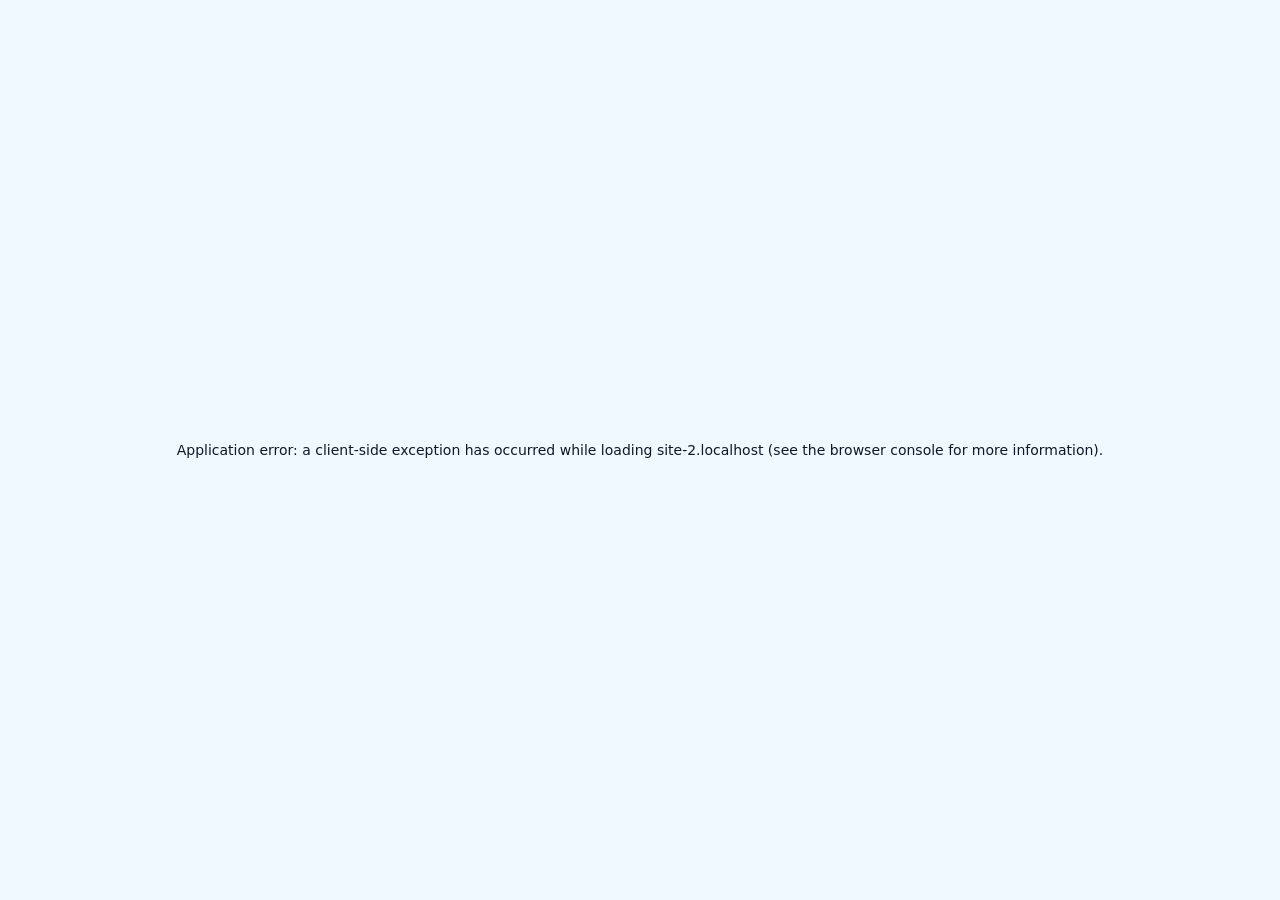
==== commit b4ec33e4: "." ====
--- a/index.html
+++ b/index.html
@@ -1 +1 @@
-<!DOCTYPE html><!--4laF_sncJS1PlMaqQnl91--><html lang="hu"><head><meta charSet="utf-8"/><meta name="viewport" content="width=device-width, initial-scale=1"/><link rel="preload" href="./_next/static/media/797e433ab948586e-s.p.dbea232f.woff2" as="font" crossorigin="" type="font/woff2"/><link rel="preload" href="./_next/static/media/caa3a2e1cccd8315-s.p.853070df.woff2" as="font" crossorigin="" type="font/woff2"/><link rel="preload" as="image" href="./logo.png"/><link rel="stylesheet" href="./_next/static/chunks/2473c16c0c2f6b5f.css" data-precedence="next"/><link rel="stylesheet" href="./_next/static/chunks/5fb2533fa7dc5a53.css" data-precedence="next"/><link rel="stylesheet" href="./_next/static/chunks/1904e5cf0aed4ab3.css" data-precedence="next"/><link rel="preload" as="script" fetchPriority="low" href="./_next/static/chunks/fe3f2450291aa430.js"/><script src="./_next/static/chunks/5592d58f8ed7c8fb.js" async=""></script><script src="./_next/static/chunks/ea7ab0dba7b47d7c.js" async=""></script><script src="./_next/static/chunks/turbopack-44ceb4f3a45dde82.js" async=""></script><script src="./_next/static/chunks/c2971347e5d57a56.js" async=""></script><script src="./_next/static/chunks/ff1a16fafef87110.js" async=""></script><script src="./_next/static/chunks/7dd66bdf8a7e5707.js" async=""></script><script src="./_next/static/chunks/4fcaf8c2a7d2dfb4.js" async=""></script><meta name="next-size-adjust" content=""/><title>Bársony Boglárka Johanna – Villanyszerelő</title><meta name="description" content="Okleveles fizika tanár és villanyszerelő. Korszerű, biztonságos és megbízható villamos hálózatok tervezése, kivitelezése és karbantartása 5+ év tapasztalattal."/><link rel="icon" href="/favicon.ico?favicon.98427d42.ico" sizes="48x48" type="image/x-icon"/><script src="./_next/static/chunks/a6dad97d9634a72d.js" noModule=""></script></head><body class="geist_a71539c9-module__T19VSG__variable geist_mono_8d43a2aa-module__8Li5zG__variable antialiased"><div hidden=""><!--$--><!--/$--></div><div data-is-root-theme="true" data-accent-color="amber" data-gray-color="sand" data-has-background="true" data-panel-background="translucent" data-radius="large" data-scaling="100%" class="radix-themes dark"><div class="min-h-screen flex flex-col font-sans bg-gradient-to-br from-gray-700 via-gray-800 to-gray-700 text-white relative overflow-x-hidden"><div class="fixed inset-0 bg-[radial-gradient(circle_at_80%_20%,rgba(251,191,36,0.05),transparent_50%)] pointer-events-none"></div><header class="w-full relative z-10"><div class="max-w-7xl mx-auto px-6 sm:px-8 py-6"><div class="rt-Flex rt-r-ai-center rt-r-jc-space-between"><div class="rt-Flex rt-r-ai-center rt-r-gap-3"><img alt="Logó" width="50" height="50" decoding="async" data-nimg="1" class="rounded-md" style="color:transparent" src="./logo.png"/><h1 class="rt-Heading rt-r-size-4">Bársony Boglárka Johanna</h1></div><nav class="hidden sm:flex gap-6 text-sm"><a data-accent-color="" href="#szolgaltatasok" class="rt-Text rt-reset rt-Link rt-underline-auto">Szolgáltatások</a><a data-accent-color="" href="#rolam" class="rt-Text rt-reset rt-Link rt-underline-auto">Rólam</a><a data-accent-color="" href="#kapcsolat" class="rt-Text rt-reset rt-Link rt-underline-auto">Kapcsolat</a></nav></div></div></header><main class="flex-1 relative z-10"><section class="w-full pt-6 pb-2"><div class="max-w-7xl mx-auto px-6 sm:px-8"><div class="rt-reset rt-BaseCard rt-Card rt-r-size-2 rt-variant-surface relative overflow-hidden border-none bg-gradient-to-r from-amber-500 to-orange-600 shadow-xl shadow-amber-500/20"><div class="rt-Flex rt-r-fd-column rt-r-gap-3 p-2"><div class="rt-Flex rt-r-ai-center rt-r-jc-space-between rt-r-fw-wrap rt-r-gap-4"><div class="rt-Flex rt-r-ai-center rt-r-gap-3"><div class="p-2 bg-black/20 rounded-lg backdrop-blur-md"><svg xmlns="http://www.w3.org/2000/svg" width="20" height="20" viewBox="0 0 24 24" fill="none" stroke="currentColor" stroke-width="2" stroke-linecap="round" stroke-linejoin="round" class="lucide lucide-briefcase text-white" aria-hidden="true"><path d="M16 20V4a2 2 0 0 0-2-2h-4a2 2 0 0 0-2 2v16"></path><rect width="20" height="14" x="2" y="6" rx="2"></rect></svg></div><div><h1 class="rt-Heading rt-r-size-4 text-black font-bold">Villanyszerelő szakmunkást keresünk!</h1><p class="rt-Text rt-r-size-1 text-black/70 font-medium">Jelentkezés e-mailben vagy telefonon önéletrajzzal</p></div></div><div class="rt-Flex rt-r-ai-center rt-r-gap-3"><a href="tel:+36306302092" class="rt-reset rt-BaseButton rt-r-size-2 rt-variant-solid rt-high-contrast rt-Button hover:scale-105 transition-all shadow-md flex items-center gap-2" data-accent-color="gray"><svg width="15" height="15" viewBox="0 0 15 15" fill="none" xmlns="http://www.w3.org/2000/svg"><path d="M4 2.5C4 2.22386 4.22386 2 4.5 2H10.5C10.7761 2 11 2.22386 11 2.5V12.5C11 12.7761 10.7761 13 10.5 13H4.5C4.22386 13 4 12.7761 4 12.5V2.5ZM4.5 1C3.67157 1 3 1.67157 3 2.5V12.5C3 13.3284 3.67157 14 4.5 14H10.5C11.3284 14 12 13.3284 12 12.5V2.5C12 1.67157 11.3284 1 10.5 1H4.5ZM6 11.65C5.8067 11.65 5.65 11.8067 5.65 12C5.65 12.1933 5.8067 12.35 6 12.35H9C9.1933 12.35 9.35 12.1933 9.35 12C9.35 11.8067 9.1933 11.65 9 11.65H6Z" fill="currentColor" fill-rule="evenodd" clip-rule="evenodd"></path></svg> 06 30 630 2092</a><a href="mailto:barsonybogiev@gmail.com" class="rt-reset rt-BaseButton rt-r-size-2 rt-variant-surface rt-high-contrast rt-Button hover:bg-black/10 transition-all px-3 flex items-center gap-2 text-xs font-bold" data-accent-color="gray"><svg width="15" height="15" viewBox="0 0 15 15" fill="none" xmlns="http://www.w3.org/2000/svg"><path d="M1 2C0.447715 2 0 2.44772 0 3V12C0 12.5523 0.447715 13 1 13H14C14.5523 13 15 12.5523 15 12V3C15 2.44772 14.5523 2 14 2H1ZM1 3L14 3V3.92494C13.9174 3.92486 13.8338 3.94751 13.7589 3.99505L7.5 7.96703L1.24112 3.99505C1.16621 3.94751 1.0826 3.92486 1 3.92494V3ZM1 4.90797V12H14V4.90797L7.74112 8.87995C7.59394 8.97335 7.40606 8.97335 7.25888 8.87995L1 4.90797Z" fill="currentColor" fill-rule="evenodd" clip-rule="evenodd"></path></svg> E-mail küldése</a></div></div><div class="flex flex-wrap items-center gap-x-6 gap-y-2 py-2 px-4 bg-black/10 rounded-lg border border-white/10"><div class="rt-Flex rt-r-ai-center rt-r-gap-2"><svg xmlns="http://www.w3.org/2000/svg" width="14" height="14" viewBox="0 0 24 24" fill="none" stroke="currentColor" stroke-width="2" stroke-linecap="round" stroke-linejoin="round" class="lucide lucide-circle-check text-black/60" aria-hidden="true"><circle cx="12" cy="12" r="10"></circle><path d="m9 12 2 2 4-4"></path></svg><span class="rt-Text rt-r-size-1 text-black font-medium">Pontosság, csapatmunka</span></div><div class="rt-Flex rt-r-ai-center rt-r-gap-2"><svg xmlns="http://www.w3.org/2000/svg" width="14" height="14" viewBox="0 0 24 24" fill="none" stroke="currentColor" stroke-width="2" stroke-linecap="round" stroke-linejoin="round" class="lucide lucide-clock text-black/60" aria-hidden="true"><path d="M12 6v6l4 2"></path><circle cx="12" cy="12" r="10"></circle></svg><span class="rt-Text rt-r-size-1 text-black font-medium">Üzemanyag/bérlet hozzájárulás</span></div><div class="rt-Flex rt-r-ai-center rt-r-gap-2"><svg xmlns="http://www.w3.org/2000/svg" width="14" height="14" viewBox="0 0 24 24" fill="none" stroke="currentColor" stroke-width="2" stroke-linecap="round" stroke-linejoin="round" class="lucide lucide-wrench text-black/60" aria-hidden="true"><path d="M14.7 6.3a1 1 0 0 0 0 1.4l1.6 1.6a1 1 0 0 0 1.4 0l3.106-3.105c.32-.322.863-.22.983.218a6 6 0 0 1-8.259 7.057l-7.91 7.91a1 1 0 0 1-2.999-3l7.91-7.91a6 6 0 0 1 7.057-8.259c.438.12.54.662.219.984z"></path></svg><span class="rt-Text rt-r-size-1 text-black/80 italic font-medium">Előny: B jogsi, 5+ év tapasztalat</span></div></div></div></div></div></section><section class="w-full relative"><div class="relative w-full py-16 sm:py-20"><div class="max-w-7xl mx-auto px-6 sm:px-8"><div class="flex flex-col items-center justify-center text-center"><div class="flex justify-center"><img alt="Logó" loading="lazy" width="250" height="250" decoding="async" data-nimg="1" class="rounded-2xl shadow-2xl" style="color:transparent" src="./logo.png"/></div><div class="max-w-4xl mt-6 sm:mt-8"><h1 class="rt-Heading rt-r-size-9 block text-amber-400">Bársony Boglárka Johanna</h1></div><div class="max-w-4xl mt-20"><div class="space-y-6"><p class="rt-Text rt-r-size-5 text-white/90 leading-relaxed max-w-3xl mx-auto">Okleveles fizika tanár és villanyszerelő, több mint 5 év tapasztalattal</p><p class="rt-Text rt-r-size-4 text-white/75 leading-relaxed max-w-2xl mx-auto">Korszerű, biztonságos és megbízható villamos hálózatok tervezése, kivitelezése és karbantartása</p></div></div><div class="flex flex-col sm:flex-row gap-4 justify-center items-center w-full max-w-md mt-20 sm:mt-24"><a href="#kapcsolat" class="rt-reset rt-BaseButton rt-r-size-4 rt-variant-solid rt-high-contrast rt-Button shadow-lg hover:shadow-xl transition-all w-full flex items-center justify-center" data-accent-color="amber">Ajánlatot kérek</a><a href="#szolgaltatasok" class="rt-reset rt-BaseButton rt-r-size-4 rt-variant-outline rt-Button border-white/20 text-white hover:bg-white/10 transition-all w-full flex items-center justify-center" data-accent-color="">Szolgáltatások</a></div></div></div></div></section><section id="szolgaltatasok" class="w-full"><div class="w-full py-20 sm:py-28"><div class="max-w-7xl mx-auto px-6 sm:px-8"><div class="flex flex-col items-center text-center mb-16 space-y-6"><h2 class="rt-Heading rt-r-size-7"><span class="text-transparent bg-clip-text bg-gradient-to-r from-amber-400 to-orange-500">Szolgáltatások</span></h2><p class="rt-Text rt-r-size-4 text-gray-400 max-w-3xl leading-relaxed">Családi házak és panellakások hálózatfelújítása, javítása, karbantartása, új építésű ingatlanok teljes villanyszerelése.</p></div><div class="grid grid-cols-1 md:grid-cols-2 lg:grid-cols-3 gap-8 justify-items-center"><div class="rt-reset rt-BaseCard rt-Card rt-r-size-4 rt-variant-surface w-full max-w-sm h-full flex flex-col items-center text-center hover:shadow-xl hover:-translate-y-1 transition-all duration-300 group border border-white/10 bg-white/[0.06] backdrop-blur-sm p-6"><div class="flex justify-center mb-6"><div class="w-12 h-12 bg-gradient-to-br from-amber-400 to-orange-500 rounded-xl flex items-center justify-center text-black group-hover:scale-110 transition-transform duration-300"><svg xmlns="http://www.w3.org/2000/svg" width="24" height="24" viewBox="0 0 24 24" fill="none" stroke="currentColor" stroke-width="2" stroke-linecap="round" stroke-linejoin="round" class="lucide lucide-bolt" aria-hidden="true"><path d="M21 16V8a2 2 0 0 0-1-1.73l-7-4a2 2 0 0 0-2 0l-7 4A2 2 0 0 0 3 8v8a2 2 0 0 0 1 1.73l7 4a2 2 0 0 0 2 0l7-4A2 2 0 0 0 21 16z"></path><circle cx="12" cy="12" r="4"></circle></svg></div></div><h3 class="rt-Heading rt-r-size-5 mb-4 text-white text-center">Hálózatkorszerűsítés</h3><p class="rt-Text rt-r-size-3 text-gray-400 leading-relaxed text-center">Elavult vezetékek és biztosítéktáblák cseréje, bővítése a mai igényekhez.</p></div><div class="rt-reset rt-BaseCard rt-Card rt-r-size-4 rt-variant-surface w-full max-w-sm h-full flex flex-col items-center text-center hover:shadow-xl hover:-translate-y-1 transition-all duration-300 group border border-white/10 bg-white/[0.06] backdrop-blur-sm p-6"><div class="flex justify-center mb-6"><div class="w-12 h-12 bg-gradient-to-br from-amber-400 to-orange-500 rounded-xl flex items-center justify-center text-black group-hover:scale-110 transition-transform duration-300"><svg xmlns="http://www.w3.org/2000/svg" width="24" height="24" viewBox="0 0 24 24" fill="none" stroke="currentColor" stroke-width="2" stroke-linecap="round" stroke-linejoin="round" class="lucide lucide-wrench" aria-hidden="true"><path d="M14.7 6.3a1 1 0 0 0 0 1.4l1.6 1.6a1 1 0 0 0 1.4 0l3.106-3.105c.32-.322.863-.22.983.218a6 6 0 0 1-8.259 7.057l-7.91 7.91a1 1 0 0 1-2.999-3l7.91-7.91a6 6 0 0 1 7.057-8.259c.438.12.54.662.219.984z"></path></svg></div></div><h3 class="rt-Heading rt-r-size-5 mb-4 text-white text-center">Hibaelhárítás</h3><p class="rt-Text rt-r-size-3 text-gray-400 leading-relaxed text-center">Rövidzárlat, zárlat, kismegszakító leoldás okainak gyors feltárása és javítása.</p></div><div class="rt-reset rt-BaseCard rt-Card rt-r-size-4 rt-variant-surface w-full max-w-sm h-full flex flex-col items-center text-center hover:shadow-xl hover:-translate-y-1 transition-all duration-300 group border border-white/10 bg-white/[0.06] backdrop-blur-sm p-6"><div class="flex justify-center mb-6"><div class="w-12 h-12 bg-gradient-to-br from-amber-400 to-orange-500 rounded-xl flex items-center justify-center text-black group-hover:scale-110 transition-transform duration-300"><svg xmlns="http://www.w3.org/2000/svg" width="24" height="24" viewBox="0 0 24 24" fill="none" stroke="currentColor" stroke-width="2" stroke-linecap="round" stroke-linejoin="round" class="lucide lucide-lightbulb" aria-hidden="true"><path d="M15 14c.2-1 .7-1.7 1.5-2.5 1-.9 1.5-2.2 1.5-3.5A6 6 0 0 0 6 8c0 1 .2 2.2 1.5 3.5.7.7 1.3 1.5 1.5 2.5"></path><path d="M9 18h6"></path><path d="M10 22h4"></path></svg></div></div><h3 class="rt-Heading rt-r-size-5 mb-4 text-white text-center">Világítás és szerelvények</h3><p class="rt-Text rt-r-size-3 text-gray-400 leading-relaxed text-center">Lámpatestek, kapcsolók, konnektorok szakszerű szerelése és cseréje.</p></div><div class="rt-reset rt-BaseCard rt-Card rt-r-size-4 rt-variant-surface w-full max-w-sm h-full flex flex-col items-center text-center hover:shadow-xl hover:-translate-y-1 transition-all duration-300 group border border-white/10 bg-white/[0.06] backdrop-blur-sm p-6"><div class="flex justify-center mb-6"><div class="w-12 h-12 bg-gradient-to-br from-amber-400 to-orange-500 rounded-xl flex items-center justify-center text-black group-hover:scale-110 transition-transform duration-300"><svg xmlns="http://www.w3.org/2000/svg" width="24" height="24" viewBox="0 0 24 24" fill="none" stroke="currentColor" stroke-width="2" stroke-linecap="round" stroke-linejoin="round" class="lucide lucide-building" aria-hidden="true"><rect width="16" height="20" x="4" y="2" rx="2" ry="2"></rect><path d="M9 22v-4h6v4"></path><path d="M8 6h.01"></path><path d="M16 6h.01"></path><path d="M12 6h.01"></path><path d="M12 10h.01"></path><path d="M12 14h.01"></path><path d="M16 10h.01"></path><path d="M16 14h.01"></path><path d="M8 10h.01"></path><path d="M8 14h.01"></path></svg></div></div><h3 class="rt-Heading rt-r-size-5 mb-4 text-white text-center">Új építés</h3><p class="rt-Text rt-r-size-3 text-gray-400 leading-relaxed text-center">Teljes körű villanyszerelés új ingatlanokhoz – tervezéstől a kivitelezésig.</p></div><div class="rt-reset rt-BaseCard rt-Card rt-r-size-4 rt-variant-surface w-full max-w-sm h-full flex flex-col items-center text-center hover:shadow-xl hover:-translate-y-1 transition-all duration-300 group border border-white/10 bg-white/[0.06] backdrop-blur-sm p-6"><div class="flex justify-center mb-6"><div class="w-12 h-12 bg-gradient-to-br from-amber-400 to-orange-500 rounded-xl flex items-center justify-center text-black group-hover:scale-110 transition-transform duration-300"><svg xmlns="http://www.w3.org/2000/svg" width="24" height="24" viewBox="0 0 24 24" fill="none" stroke="currentColor" stroke-width="2" stroke-linecap="round" stroke-linejoin="round" class="lucide lucide-shield-check" aria-hidden="true"><path d="M20 13c0 5-3.5 7.5-7.66 8.95a1 1 0 0 1-.67-.01C7.5 20.5 4 18 4 13V6a1 1 0 0 1 1-1c2 0 4.5-1.2 6.24-2.72a1.17 1.17 0 0 1 1.52 0C14.51 3.81 17 5 19 5a1 1 0 0 1 1 1z"></path><path d="m9 12 2 2 4-4"></path></svg></div></div><h3 class="rt-Heading rt-r-size-5 mb-4 text-white text-center">Karbantartás</h3><p class="rt-Text rt-r-size-3 text-gray-400 leading-relaxed text-center">Rendszeres ellenőrzés és megelőző karbantartás a biztonságért.</p></div><div class="rt-reset rt-BaseCard rt-Card rt-r-size-4 rt-variant-surface w-full max-w-sm h-full flex flex-col items-center text-center hover:shadow-xl hover:-translate-y-1 transition-all duration-300 group border border-white/10 bg-white/[0.06] backdrop-blur-sm p-6"><div class="flex justify-center mb-6"><div class="w-12 h-12 bg-gradient-to-br from-amber-400 to-orange-500 rounded-xl flex items-center justify-center text-black group-hover:scale-110 transition-transform duration-300"><svg xmlns="http://www.w3.org/2000/svg" width="24" height="24" viewBox="0 0 24 24" fill="none" stroke="currentColor" stroke-width="2" stroke-linecap="round" stroke-linejoin="round" class="lucide lucide-leaf" aria-hidden="true"><path d="M11 20A7 7 0 0 1 9.8 6.1C15.5 5 17 4.48 19 2c1 2 2 4.18 2 8 0 5.5-4.78 10-10 10Z"></path><path d="M2 21c0-3 1.85-5.36 5.08-6C9.5 14.52 12 13 13 12"></path></svg></div></div><h3 class="rt-Heading rt-r-size-5 mb-4 text-white text-center">Energiahatékonyság</h3><p class="rt-Text rt-r-size-3 text-gray-400 leading-relaxed text-center">Környezettudatos megoldások és korszerű eszközök alkalmazása.</p></div></div></div></div></section><section id="rolam" class="w-full relative"><div class="relative w-full py-20 sm:py-28"><div class="max-w-5xl mx-auto px-6 sm:px-8"><div class="flex flex-col items-center"><div class="text-center mb-12"><h2 class="rt-Heading rt-r-size-7 mb-6"><span class="text-transparent bg-clip-text bg-gradient-to-r from-amber-400 to-orange-500">Rólam</span></h2></div><div class="w-full max-w-4xl"><div class="rt-reset rt-BaseCard rt-Card rt-r-size-4 rt-variant-surface bg-white/[0.08] border border-white/10 backdrop-blur-sm"><div class="space-y-8 text-gray-300 text-center"><p class="rt-Text rt-r-size-4 leading-relaxed"><span class="text-amber-400 font-semibold">Bársony Boglárka Johanna</span> vagyok, okleveles fizika tanár és villanyszerelő, több mint 5 éves szakmai tapasztalattal.</p><p class="rt-Text rt-r-size-4 leading-relaxed">Új vállalkozásomat azért indítottam, hogy ügyfeleimnek korszerű, biztonságos és megbízható villamos hálózatot biztosítsak. Munkáimra a <span class="text-white font-medium">precizitás, környezettudatosság, pontosság és garancia</span> jellemző – mindezt megfizethető áron.</p><p class="rt-Text rt-r-size-4 leading-relaxed">Célom, hogy ügyfeleim nyugodtan rám bízzák otthonuk biztonságát, hiszen a <span class="text-amber-400 font-medium">megbízhatóság</span> számomra alapérték.</p></div></div></div></div></div></div></section><section class="w-full"><div class="w-full py-20 sm:py-28"><div class="max-w-7xl mx-auto px-6 sm:px-8"><div class="flex flex-col items-center text-center mb-16 space-y-6"><h2 class="rt-Heading rt-r-size-7"><span class="text-transparent bg-clip-text bg-gradient-to-r from-amber-400 to-orange-500">Galéria</span></h2><p class="rt-Text rt-r-size-4 text-gray-400 max-w-3xl leading-relaxed">Néhány munkám a gyakorlatban.</p></div><div class="mb-12 max-w-4xl mx-auto"><div class="relative rounded-xl overflow-hidden shadow-2xl border border-white/10 bg-black"><div class="relative w-full" style="padding-bottom:56.25%"><video controls="" class="absolute inset-0 w-full h-full object-contain" preload="none" poster="./assets/1000001049.jpg"><source src="./assets/1000001054.mp4" type="video/mp4"/>A böngésződ nem támogatja a videó lejátszását.</video></div></div></div><div class="grid grid-cols-1 md:grid-cols-2 gap-8"><div class="relative rounded-xl overflow-hidden shadow-2xl border border-white/10"><div class="relative w-full" style="padding-bottom:75%"><img alt="Villanyszerelési munka 1" loading="lazy" decoding="async" data-nimg="fill" class="object-cover hover:scale-105 transition-transform duration-300" style="position:absolute;height:100%;width:100%;left:0;top:0;right:0;bottom:0;color:transparent" src="./assets/1000001049.jpg"/></div></div><div class="relative rounded-xl overflow-hidden shadow-2xl border border-white/10"><div class="relative w-full" style="padding-bottom:75%"><img alt="Villanyszerelési munka 2" loading="lazy" decoding="async" data-nimg="fill" class="object-cover hover:scale-105 transition-transform duration-300" style="position:absolute;height:100%;width:100%;left:0;top:0;right:0;bottom:0;color:transparent" src="./assets/1000001050.jpg"/></div></div><div class="relative rounded-xl overflow-hidden shadow-2xl border border-white/10"><div class="relative w-full" style="padding-bottom:75%"><img alt="Villanyszerelési munka 3" loading="lazy" decoding="async" data-nimg="fill" class="object-cover hover:scale-105 transition-transform duration-300" style="position:absolute;height:100%;width:100%;left:0;top:0;right:0;bottom:0;color:transparent" src="./assets/1000001052.jpg"/></div></div><div class="relative rounded-xl overflow-hidden shadow-2xl border border-white/10"><div class="relative w-full" style="padding-bottom:75%"><img alt="Villanyszerelési munka 4" loading="lazy" decoding="async" data-nimg="fill" class="object-cover hover:scale-105 transition-transform duration-300" style="position:absolute;height:100%;width:100%;left:0;top:0;right:0;bottom:0;color:transparent" src="./assets/1000001053.jpg"/></div></div></div></div></div></section><section id="kapcsolat" class="w-full"><div class="w-full py-20 sm:py-28"><div class="max-w-5xl mx-auto px-6 sm:px-8"><div class="flex justify-center"><div class="rt-reset rt-BaseCard rt-Card rt-r-size-4 rt-variant-surface w-full max-w-4xl bg-gradient-to-br from-amber-400 via-orange-400 to-orange-500 text-black relative overflow-hidden"><div class="absolute top-0 right-0 w-64 h-64 bg-white/10 rounded-full -translate-y-32 translate-x-32"></div><div class="absolute bottom-0 left-0 w-48 h-48 bg-black/10 rounded-full translate-y-24 -translate-x-24"></div><div class="relative p-8 md:p-12"><div class="flex flex-col items-center text-center space-y-8"><h1 class="rt-Heading rt-r-size-8 font-bold">Kérdésed van vagy ajánlatot szeretnél?</h1><p class="rt-Text rt-r-size-5 opacity-90 leading-relaxed max-w-2xl">Lépj velem kapcsolatba az alábbi elérhetőségek egyikén!</p><div class="grid grid-cols-1 sm:grid-cols-2 gap-4 w-full max-w-lg mt-12"><a href="tel:+36306302092" class="rt-reset rt-BaseButton rt-r-size-4 rt-variant-solid rt-high-contrast rt-Button w-full shadow-lg hover:shadow-xl transition-all flex items-center justify-center gap-3" data-accent-color="gray"><svg width="15" height="15" viewBox="0 0 15 15" fill="none" xmlns="http://www.w3.org/2000/svg" class="w-5 h-5"><path d="M4 2.5C4 2.22386 4.22386 2 4.5 2H10.5C10.7761 2 11 2.22386 11 2.5V12.5C11 12.7761 10.7761 13 10.5 13H4.5C4.22386 13 4 12.7761 4 12.5V2.5ZM4.5 1C3.67157 1 3 1.67157 3 2.5V12.5C3 13.3284 3.67157 14 4.5 14H10.5C11.3284 14 12 13.3284 12 12.5V2.5C12 1.67157 11.3284 1 10.5 1H4.5ZM6 11.65C5.8067 11.65 5.65 11.8067 5.65 12C5.65 12.1933 5.8067 12.35 6 12.35H9C9.1933 12.35 9.35 12.1933 9.35 12C9.35 11.8067 9.1933 11.65 9 11.65H6Z" fill="currentColor" fill-rule="evenodd" clip-rule="evenodd"></path></svg> 06 30 630 2092</a><a href="mailto:barsonybogiev@gmail.com" class="rt-reset rt-BaseButton rt-r-size-4 rt-variant-solid rt-high-contrast rt-Button w-full shadow-lg hover:shadow-xl transition-all flex items-center justify-center gap-3" data-accent-color="gray"><svg width="15" height="15" viewBox="0 0 15 15" fill="none" xmlns="http://www.w3.org/2000/svg" class="w-5 h-5"><path d="M1 2C0.447715 2 0 2.44772 0 3V12C0 12.5523 0.447715 13 1 13H14C14.5523 13 15 12.5523 15 12V3C15 2.44772 14.5523 2 14 2H1ZM1 3L14 3V3.92494C13.9174 3.92486 13.8338 3.94751 13.7589 3.99505L7.5 7.96703L1.24112 3.99505C1.16621 3.94751 1.0826 3.92486 1 3.92494V3ZM1 4.90797V12H14V4.90797L7.74112 8.87995C7.59394 8.97335 7.40606 8.97335 7.25888 8.87995L1 4.90797Z" fill="currentColor" fill-rule="evenodd" clip-rule="evenodd"></path></svg>barsonybogiev@gmail.com</a></div></div></div></div></div></div></div></section></main><footer class="w-full relative z-10"><div class="max-w-7xl mx-auto px-6 sm:px-8 py-8"><div class="flex flex-col sm:flex-row items-center justify-between gap-4 text-sm"><div class="flex justify-center sm:justify-start"><span class="rt-Text text-gray-500 text-center">© <!-- -->2026<!-- --> Bársony Boglárka (egyéni vállalkozó) – Minden jog fenntartva.</span></div><div class="flex items-center justify-center gap-6"><a data-accent-color="" href="./aszf.docx" target="_blank" rel="noopener noreferrer" class="rt-Text rt-reset rt-Link rt-underline-auto text-gray-500 hover:text-white transition-colors">ÁSZF</a><a data-accent-color="" href="#kapcsolat" class="rt-Text rt-reset rt-Link rt-underline-auto text-gray-500 hover:text-white transition-colors">Kapcsolat</a></div></div></div></footer></div><!--$--><!--/$--></div><script src="./_next/static/chunks/fe3f2450291aa430.js" id="_R_" async=""></script><script>(self.__next_f=self.__next_f||[]).push([0])</script><script>self.__next_f.push([1,"1:\"$Sreact.fragment\"\n2:I[74547,[\"./_next/static/chunks/c2971347e5d57a56.js\"],\"Theme\"]\n3:I[39756,[\"./_next/static/chunks/ff1a16fafef87110.js\",\"./_next/static/chunks/7dd66bdf8a7e5707.js\"],\"default\"]\n4:I[37457,[\"./_next/static/chunks/ff1a16fafef87110.js\",\"./_next/static/chunks/7dd66bdf8a7e5707.js\"],\"default\"]\n5:I[5500,[\"./_next/static/chunks/c2971347e5d57a56.js\",\"./_next/static/chunks/4fcaf8c2a7d2dfb4.js\"],\"Image\"]\n14:I[68027,[\"./_next/static/chunks/c2971347e5d57a56.js\"],\"default\"]\n:HL[\"./_next/static/chunks/2473c16c0c2f6b5f.css\",\"style\"]\n:HL[\"./_next/static/chunks/5fb2533fa7dc5a53.css\",\"style\"]\n:HL[\"./_next/static/chunks/1904e5cf0aed4ab3.css\",\"style\"]\n:HL[\"./_next/static/media/797e433ab948586e-s.p.dbea232f.woff2\",\"font\",{\"crossOrigin\":\"\",\"type\":\"font/woff2\"}]\n:HL[\"./_next/static/media/caa3a2e1cccd8315-s.p.853070df.woff2\",\"font\",{\"crossOrigin\":\"\",\"type\":\"font/woff2\"}]\n"])</script><script>self.__next_f.push([1,"0:{\"P\":null,\"b\":\"4laF-sncJS1PlMaqQnl91\",\"p\":\".\",\"c\":[\"\",\"\"],\"i\":false,\"f\":[[[\"\",{\"children\":[\"__PAGE__\",{}]},\"$undefined\",\"$undefined\",true],[\"\",[\"$\",\"$1\",\"c\",{\"children\":[[[\"$\",\"link\",\"0\",{\"rel\":\"stylesheet\",\"href\":\"./_next/static/chunks/2473c16c0c2f6b5f.css\",\"precedence\":\"next\",\"crossOrigin\":\"$undefined\",\"nonce\":\"$undefined\"}],[\"$\",\"link\",\"1\",{\"rel\":\"stylesheet\",\"href\":\"./_next/static/chunks/5fb2533fa7dc5a53.css\",\"precedence\":\"next\",\"crossOrigin\":\"$undefined\",\"nonce\":\"$undefined\"}],[\"$\",\"link\",\"2\",{\"rel\":\"stylesheet\",\"href\":\"./_next/static/chunks/1904e5cf0aed4ab3.css\",\"precedence\":\"next\",\"crossOrigin\":\"$undefined\",\"nonce\":\"$undefined\"}],[\"$\",\"script\",\"script-0\",{\"src\":\"./_next/static/chunks/c2971347e5d57a56.js\",\"async\":true,\"nonce\":\"$undefined\"}]],[\"$\",\"html\",null,{\"lang\":\"hu\",\"children\":[\"$\",\"body\",null,{\"className\":\"geist_a71539c9-module__T19VSG__variable geist_mono_8d43a2aa-module__8Li5zG__variable antialiased\",\"children\":[\"$\",\"$L2\",null,{\"appearance\":\"dark\",\"accentColor\":\"amber\",\"grayColor\":\"sand\",\"radius\":\"large\",\"scaling\":\"100%\",\"panelBackground\":\"translucent\",\"children\":[\"$\",\"$L3\",null,{\"parallelRouterKey\":\"children\",\"error\":\"$undefined\",\"errorStyles\":\"$undefined\",\"errorScripts\":\"$undefined\",\"template\":[\"$\",\"$L4\",null,{}],\"templateStyles\":\"$undefined\",\"templateScripts\":\"$undefined\",\"notFound\":[[[\"$\",\"title\",null,{\"children\":\"404: This page could not be found.\"}],[\"$\",\"div\",null,{\"style\":{\"fontFamily\":\"system-ui,\\\"Segoe UI\\\",Roboto,Helvetica,Arial,sans-serif,\\\"Apple Color Emoji\\\",\\\"Segoe UI Emoji\\\"\",\"height\":\"100vh\",\"textAlign\":\"center\",\"display\":\"flex\",\"flexDirection\":\"column\",\"alignItems\":\"center\",\"justifyContent\":\"center\"},\"children\":[\"$\",\"div\",null,{\"children\":[[\"$\",\"style\",null,{\"dangerouslySetInnerHTML\":{\"__html\":\"body{color:#000;background:#fff;margin:0}.next-error-h1{border-right:1px solid rgba(0,0,0,.3)}@media (prefers-color-scheme:dark){body{color:#fff;background:#000}.next-error-h1{border-right:1px solid rgba(255,255,255,.3)}}\"}}],[\"$\",\"h1\",null,{\"className\":\"next-error-h1\",\"style\":{\"display\":\"inline-block\",\"margin\":\"0 20px 0 0\",\"padding\":\"0 23px 0 0\",\"fontSize\":24,\"fontWeight\":500,\"verticalAlign\":\"top\",\"lineHeight\":\"49px\"},\"children\":404}],[\"$\",\"div\",null,{\"style\":{\"display\":\"inline-block\"},\"children\":[\"$\",\"h2\",null,{\"style\":{\"fontSize\":14,\"fontWeight\":400,\"lineHeight\":\"49px\",\"margin\":0},\"children\":\"This page could not be found.\"}]}]]}]}]],[]],\"forbidden\":\"$undefined\",\"unauthorized\":\"$undefined\"}]}]}]}]]}],{\"children\":[\"__PAGE__\",[\"$\",\"$1\",\"c\",{\"children\":[[\"$\",\"div\",null,{\"className\":\"min-h-screen flex flex-col font-sans bg-gradient-to-br from-gray-700 via-gray-800 to-gray-700 text-white relative overflow-x-hidden\",\"children\":[[\"$\",\"div\",null,{\"className\":\"fixed inset-0 bg-[radial-gradient(circle_at_80%_20%,rgba(251,191,36,0.05),transparent_50%)] pointer-events-none\"}],[\"$\",\"header\",null,{\"className\":\"w-full relative z-10\",\"children\":[\"$\",\"div\",null,{\"className\":\"max-w-7xl mx-auto px-6 sm:px-8 py-6\",\"children\":[\"$\",\"div\",null,{\"children\":[[\"$\",\"div\",null,{\"children\":[[\"$\",\"$L5\",null,{\"src\":\"./logo.png\",\"alt\":\"Logó\",\"width\":50,\"height\":50,\"className\":\"rounded-md\",\"priority\":true}],[\"$\",\"h1\",null,{\"children\":\"Bársony Boglárka Johanna\",\"data-accent-color\":\"$undefined\",\"style\":\"$undefined\",\"ref\":null,\"className\":\"rt-Heading rt-r-size-4\"}]],\"style\":\"$undefined\",\"ref\":\"$undefined\",\"className\":\"rt-Flex rt-r-ai-center rt-r-gap-3\"}],[\"$\",\"nav\",null,{\"className\":\"hidden sm:flex gap-6 text-sm\",\"children\":[[\"$\",\"a\",null,{\"children\":\"Szolgáltatások\",\"data-accent-color\":\"\",\"href\":\"#szolgaltatasok\",\"style\":\"$undefined\",\"ref\":null,\"className\":\"rt-Text rt-reset rt-Link rt-underline-auto\"}],[\"$\",\"a\",null,{\"children\":\"Rólam\",\"data-accent-color\":\"\",\"href\":\"#rolam\",\"style\":\"$undefined\",\"ref\":null,\"className\":\"rt-Text rt-reset rt-Link rt-underline-auto\"}],[\"$\",\"a\",null,{\"children\":\"Kapcsolat\",\"data-accent-color\":\"\",\"href\":\"#kapcsolat\",\"style\":\"$undefined\",\"ref\":null,\"className\":\"rt-Text rt-reset rt-Link rt-underline-auto\"}]]}]],\"style\":\"$undefined\",\"ref\":\"$undefined\",\"className\":\"rt-Flex rt-r-ai-center rt-r-jc-space-between\"}]}]}],[\"$\",\"main\",null,{\"className\":\"flex-1 relative z-10\",\"children\":[[\"$\",\"section\",null,{\"className\":\"w-full pt-6 pb-2\",\"children\":[\"$\",\"div\",null,{\"className\":\"max-w-7xl mx-auto px-6 sm:px-8\",\"children\":[\"$\",\"div\",null,{\"ref\":\"$undefined\",\"children\":[\"$\",\"div\",null,{\"children\":[[\"$\",\"div\",null,{\"children\":[[\"$\",\"div\",null,{\"children\":[[\"$\",\"div\",null,{\"className\":\"p-2 bg-black/20 rounded-lg backdrop-blur-md\",\"children\":[\"$\",\"svg\",null,{\"ref\":\"$undefined\",\"xmlns\":\"http://www.w3.org/2000/svg\",\"width\":20,\"height\":20,\"viewBox\":\"0 0 24 24\",\"fill\":\"none\",\"stroke\":\"currentColor\",\"strokeWidth\":2,\"strokeLinecap\":\"round\",\"strokeLinejoin\":\"round\",\"className\":\"lucide lucide-briefcase text-white\",\"aria-hidden\":\"true\",\"children\":[\"$L6\",\"$L7\",\"$undefined\"]}]}],\"$L8\"],\"style\":\"$undefined\",\"ref\":\"$undefined\",\"className\":\"rt-Flex rt-r-ai-center rt-r-gap-3\"}],\"$L9\"],\"style\":\"$undefined\",\"ref\":\"$undefined\",\"className\":\"rt-Flex rt-r-ai-center rt-r-jc-space-between rt-r-fw-wrap rt-r-gap-4\"}],\"$La\"],\"style\":\"$undefined\",\"ref\":\"$undefined\",\"className\":\"rt-Flex rt-r-fd-column rt-r-gap-3 p-2\"}],\"style\":\"$undefined\",\"className\":\"rt-reset rt-BaseCard rt-Card rt-r-size-2 rt-variant-surface relative overflow-hidden border-none bg-gradient-to-r from-amber-500 to-orange-600 shadow-xl shadow-amber-500/20\"}]}]}],\"$Lb\",\"$Lc\",\"$Ld\",\"$Le\",\"$Lf\"]}],\"$L10\"]}],[\"$L11\"],\"$L12\"]}],{},null,false]},null,false],\"$L13\",false]],\"m\":\"$undefined\",\"G\":[\"$14\",[\"$L15\",\"$L16\",\"$L17\"]],\"s\":false,\"S\":true}\n"])</script><script>self.__next_f.push([1,"1e:I[97367,[\"./_next/static/chunks/ff1a16fafef87110.js\",\"./_next/static/chunks/7dd66bdf8a7e5707.js\"],\"OutletBoundary\"]\n20:I[11533,[\"./_next/static/chunks/ff1a16fafef87110.js\",\"./_next/static/chunks/7dd66bdf8a7e5707.js\"],\"AsyncMetadataOutlet\"]\n22:I[97367,[\"./_next/static/chunks/ff1a16fafef87110.js\",\"./_next/static/chunks/7dd66bdf8a7e5707.js\"],\"ViewportBoundary\"]\n24:I[97367,[\"./_next/static/chunks/ff1a16fafef87110.js\",\"./_next/static/chunks/7dd66bdf8a7e5707.js\"],\"MetadataBoundary\"]\n25:\"$Sreact.suspense\"\n6:[\"$\",\"path\",\"jecpp\",{\"d\":\"M16 20V4a2 2 0 0 0-2-2h-4a2 2 0 0 0-2 2v16\"}]\n7:[\"$\",\"rect\",\"i6l2r4\",{\"width\":\"20\",\"height\":\"14\",\"x\":\"2\",\"y\":\"6\",\"rx\":\"2\"}]\n8:[\"$\",\"div\",null,{\"children\":[[\"$\",\"h1\",null,{\"children\":\"Villanyszerelő szakmunkást keresünk!\",\"data-accent-color\":\"$undefined\",\"style\":\"$undefined\",\"ref\":null,\"className\":\"rt-Heading rt-r-size-4 text-black font-bold\"}],[\"$\",\"p\",null,{\"children\":\"Jelentkezés e-mailben vagy telefonon önéletrajzzal\",\"data-accent-color\":\"$undefined\",\"style\":\"$undefined\",\"ref\":null,\"className\":\"rt-Text rt-r-size-1 text-black/70 font-medium\"}]]}]\n"])</script><script>self.__next_f.push([1,"9:[\"$\",\"div\",null,{\"children\":[[\"$\",\"a\",null,{\"href\":\"tel:+36306302092\",\"className\":\"rt-reset rt-BaseButton rt-r-size-2 rt-variant-solid rt-high-contrast rt-Button hover:scale-105 transition-all shadow-md flex items-center gap-2\",\"children\":[[\"$\",\"svg\",null,{\"width\":\"15\",\"height\":\"15\",\"viewBox\":\"0 0 15 15\",\"fill\":\"none\",\"xmlns\":\"http://www.w3.org/2000/svg\",\"ref\":\"$undefined\",\"children\":[\"$\",\"path\",null,{\"d\":\"M4 2.5C4 2.22386 4.22386 2 4.5 2H10.5C10.7761 2 11 2.22386 11 2.5V12.5C11 12.7761 10.7761 13 10.5 13H4.5C4.22386 13 4 12.7761 4 12.5V2.5ZM4.5 1C3.67157 1 3 1.67157 3 2.5V12.5C3 13.3284 3.67157 14 4.5 14H10.5C11.3284 14 12 13.3284 12 12.5V2.5C12 1.67157 11.3284 1 10.5 1H4.5ZM6 11.65C5.8067 11.65 5.65 11.8067 5.65 12C5.65 12.1933 5.8067 12.35 6 12.35H9C9.1933 12.35 9.35 12.1933 9.35 12C9.35 11.8067 9.1933 11.65 9 11.65H6Z\",\"fill\":\"currentColor\",\"fillRule\":\"evenodd\",\"clipRule\":\"evenodd\"}]}],\" 06 30 630 2092\"],\"data-disabled\":\"$undefined\",\"data-accent-color\":\"gray\",\"data-radius\":\"$undefined\",\"ref\":null,\"style\":\"$undefined\",\"disabled\":\"$undefined\"}],[\"$\",\"a\",null,{\"href\":\"mailto:barsonybogiev@gmail.com\",\"className\":\"rt-reset rt-BaseButton rt-r-size-2 rt-variant-surface rt-high-contrast rt-Button hover:bg-black/10 transition-all px-3 flex items-center gap-2 text-xs font-bold\",\"children\":[[\"$\",\"svg\",null,{\"width\":\"15\",\"height\":\"15\",\"viewBox\":\"0 0 15 15\",\"fill\":\"none\",\"xmlns\":\"http://www.w3.org/2000/svg\",\"ref\":\"$undefined\",\"children\":[\"$\",\"path\",null,{\"d\":\"M1 2C0.447715 2 0 2.44772 0 3V12C0 12.5523 0.447715 13 1 13H14C14.5523 13 15 12.5523 15 12V3C15 2.44772 14.5523 2 14 2H1ZM1 3L14 3V3.92494C13.9174 3.92486 13.8338 3.94751 13.7589 3.99505L7.5 7.96703L1.24112 3.99505C1.16621 3.94751 1.0826 3.92486 1 3.92494V3ZM1 4.90797V12H14V4.90797L7.74112 8.87995C7.59394 8.97335 7.40606 8.97335 7.25888 8.87995L1 4.90797Z\",\"fill\":\"currentColor\",\"fillRule\":\"evenodd\",\"clipRule\":\"evenodd\"}]}],\" E-mail küldése\"],\"data-disabled\":\"$undefined\",\"data-accent-color\":\"gray\",\"data-radius\":\"$undefined\",\"ref\":null,\"style\":\"$undefined\",\"disabled\":\"$undefined\"}]],\"style\":\"$undefined\",\"ref\":\"$undefined\",\"className\":\"rt-Flex rt-r-ai-center rt-r-gap-3\"}]\n"])</script><script>self.__next_f.push([1,"a:[\"$\",\"div\",null,{\"className\":\"flex flex-wrap items-center gap-x-6 gap-y-2 py-2 px-4 bg-black/10 rounded-lg border border-white/10\",\"children\":[[\"$\",\"div\",null,{\"children\":[[\"$\",\"svg\",null,{\"ref\":\"$undefined\",\"xmlns\":\"http://www.w3.org/2000/svg\",\"width\":14,\"height\":14,\"viewBox\":\"0 0 24 24\",\"fill\":\"none\",\"stroke\":\"currentColor\",\"strokeWidth\":2,\"strokeLinecap\":\"round\",\"strokeLinejoin\":\"round\",\"className\":\"lucide lucide-circle-check text-black/60\",\"aria-hidden\":\"true\",\"children\":[[\"$\",\"circle\",\"1mglay\",{\"cx\":\"12\",\"cy\":\"12\",\"r\":\"10\"}],[\"$\",\"path\",\"dzmm74\",{\"d\":\"m9 12 2 2 4-4\"}],\"$undefined\"]}],[\"$\",\"span\",null,{\"children\":\"Pontosság, csapatmunka\",\"data-accent-color\":\"$undefined\",\"style\":\"$undefined\",\"ref\":null,\"className\":\"rt-Text rt-r-size-1 text-black font-medium\"}]],\"style\":\"$undefined\",\"ref\":\"$undefined\",\"className\":\"rt-Flex rt-r-ai-center rt-r-gap-2\"}],[\"$\",\"div\",null,{\"children\":[[\"$\",\"svg\",null,{\"ref\":\"$undefined\",\"xmlns\":\"http://www.w3.org/2000/svg\",\"width\":14,\"height\":14,\"viewBox\":\"0 0 24 24\",\"fill\":\"none\",\"stroke\":\"currentColor\",\"strokeWidth\":2,\"strokeLinecap\":\"round\",\"strokeLinejoin\":\"round\",\"className\":\"lucide lucide-clock text-black/60\",\"aria-hidden\":\"true\",\"children\":[[\"$\",\"path\",\"mmk7yg\",{\"d\":\"M12 6v6l4 2\"}],[\"$\",\"circle\",\"1mglay\",{\"cx\":\"12\",\"cy\":\"12\",\"r\":\"10\"}],\"$undefined\"]}],[\"$\",\"span\",null,{\"children\":\"Üzemanyag/bérlet hozzájárulás\",\"data-accent-color\":\"$undefined\",\"style\":\"$undefined\",\"ref\":null,\"className\":\"rt-Text rt-r-size-1 text-black font-medium\"}]],\"style\":\"$undefined\",\"ref\":\"$undefined\",\"className\":\"rt-Flex rt-r-ai-center rt-r-gap-2\"}],[\"$\",\"div\",null,{\"children\":[[\"$\",\"svg\",null,{\"ref\":\"$undefined\",\"xmlns\":\"http://www.w3.org/2000/svg\",\"width\":14,\"height\":14,\"viewBox\":\"0 0 24 24\",\"fill\":\"none\",\"stroke\":\"currentColor\",\"strokeWidth\":2,\"strokeLinecap\":\"round\",\"strokeLinejoin\":\"round\",\"className\":\"lucide lucide-wrench text-black/60\",\"aria-hidden\":\"true\",\"children\":[[\"$\",\"path\",\"1ngwbx\",{\"d\":\"M14.7 6.3a1 1 0 0 0 0 1.4l1.6 1.6a1 1 0 0 0 1.4 0l3.106-3.105c.32-.322.863-.22.983.218a6 6 0 0 1-8.259 7.057l-7.91 7.91a1 1 0 0 1-2.999-3l7.91-7.91a6 6 0 0 1 7.057-8.259c.438.12.54.662.219.984z\"}],\"$undefined\"]}],[\"$\",\"span\",null,{\"children\":\"Előny: B jogsi, 5+ év tapasztalat\",\"data-accent-color\":\"$undefined\",\"style\":\"$undefined\",\"ref\":null,\"className\":\"rt-Text rt-r-size-1 text-black/80 italic font-medium\"}]],\"style\":\"$undefined\",\"ref\":\"$undefined\",\"className\":\"rt-Flex rt-r-ai-center rt-r-gap-2\"}]]}]\n"])</script><script>self.__next_f.push([1,"b:[\"$\",\"section\",null,{\"className\":\"w-full relative\",\"children\":[\"$\",\"div\",null,{\"className\":\"relative w-full py-16 sm:py-20\",\"children\":[\"$\",\"div\",null,{\"className\":\"max-w-7xl mx-auto px-6 sm:px-8\",\"children\":[\"$\",\"div\",null,{\"className\":\"flex flex-col items-center justify-center text-center\",\"children\":[[\"$\",\"div\",null,{\"className\":\"flex justify-center\",\"children\":[\"$\",\"$L5\",null,{\"src\":\"./logo.png\",\"alt\":\"Logó\",\"width\":250,\"height\":250,\"className\":\"rounded-2xl shadow-2xl\"}]}],[\"$\",\"div\",null,{\"className\":\"max-w-4xl mt-6 sm:mt-8\",\"children\":[\"$\",\"h1\",null,{\"children\":\"Bársony Boglárka Johanna\",\"data-accent-color\":\"$undefined\",\"style\":\"$undefined\",\"ref\":null,\"className\":\"rt-Heading rt-r-size-9 block text-amber-400\"}]}],[\"$\",\"div\",null,{\"className\":\"max-w-4xl mt-20\",\"children\":[\"$\",\"div\",null,{\"className\":\"space-y-6\",\"children\":[[\"$\",\"p\",null,{\"children\":\"Okleveles fizika tanár és villanyszerelő, több mint 5 év tapasztalattal\",\"data-accent-color\":\"$undefined\",\"style\":\"$undefined\",\"ref\":null,\"className\":\"rt-Text rt-r-size-5 text-white/90 leading-relaxed max-w-3xl mx-auto\"}],[\"$\",\"p\",null,{\"children\":\"Korszerű, biztonságos és megbízható villamos hálózatok tervezése, kivitelezése és karbantartása\",\"data-accent-color\":\"$undefined\",\"style\":\"$undefined\",\"ref\":null,\"className\":\"rt-Text rt-r-size-4 text-white/75 leading-relaxed max-w-2xl mx-auto\"}]]}]}],[\"$\",\"div\",null,{\"className\":\"flex flex-col sm:flex-row gap-4 justify-center items-center w-full max-w-md mt-20 sm:mt-24\",\"children\":[[\"$\",\"a\",null,{\"href\":\"#kapcsolat\",\"className\":\"rt-reset rt-BaseButton rt-r-size-4 rt-variant-solid rt-high-contrast rt-Button shadow-lg hover:shadow-xl transition-all w-full flex items-center justify-center\",\"children\":\"Ajánlatot kérek\",\"data-disabled\":\"$undefined\",\"data-accent-color\":\"amber\",\"data-radius\":\"$undefined\",\"ref\":null,\"style\":\"$undefined\",\"disabled\":\"$undefined\"}],[\"$\",\"a\",null,{\"href\":\"#szolgaltatasok\",\"className\":\"rt-reset rt-BaseButton rt-r-size-4 rt-variant-outline rt-Button border-white/20 text-white hover:bg-white/10 transition-all w-full flex items-center justify-center\",\"children\":\"Szolgáltatások\",\"data-disabled\":\"$undefined\",\"data-accent-color\":\"\",\"data-radius\":\"$undefined\",\"ref\":null,\"style\":\"$undefined\",\"disabled\":\"$undefined\"}]]}]]}]}]}]}]\n"])</script><script>self.__next_f.push([1,"c:[\"$\",\"section\",null,{\"id\":\"szolgaltatasok\",\"className\":\"w-full\",\"children\":[\"$\",\"div\",null,{\"className\":\"w-full py-20 sm:py-28\",\"children\":[\"$\",\"div\",null,{\"className\":\"max-w-7xl mx-auto px-6 sm:px-8\",\"children\":[[\"$\",\"div\",null,{\"className\":\"flex flex-col items-center text-center mb-16 space-y-6\",\"children\":[[\"$\",\"h2\",null,{\"children\":[\"$\",\"span\",null,{\"className\":\"text-transparent bg-clip-text bg-gradient-to-r from-amber-400 to-orange-500\",\"children\":\"Szolgáltatások\"}],\"data-accent-color\":\"$undefined\",\"style\":\"$undefined\",\"ref\":null,\"className\":\"rt-Heading rt-r-size-7\"}],[\"$\",\"p\",null,{\"children\":\"Családi házak és panellakások hálózatfelújítása, javítása, karbantartása, új építésű ingatlanok teljes villanyszerelése.\",\"data-accent-color\":\"$undefined\",\"style\":\"$undefined\",\"ref\":null,\"className\":\"rt-Text rt-r-size-4 text-gray-400 max-w-3xl leading-relaxed\"}]]}],[\"$\",\"div\",null,{\"className\":\"grid grid-cols-1 md:grid-cols-2 lg:grid-cols-3 gap-8 justify-items-center\",\"children\":[[\"$\",\"div\",\"Hálózatkorszerűsítés\",{\"ref\":\"$undefined\",\"children\":[[\"$\",\"div\",null,{\"className\":\"flex justify-center mb-6\",\"children\":[\"$\",\"div\",null,{\"className\":\"w-12 h-12 bg-gradient-to-br from-amber-400 to-orange-500 rounded-xl flex items-center justify-center text-black group-hover:scale-110 transition-transform duration-300\",\"children\":[\"$\",\"svg\",null,{\"ref\":\"$undefined\",\"xmlns\":\"http://www.w3.org/2000/svg\",\"width\":24,\"height\":24,\"viewBox\":\"0 0 24 24\",\"fill\":\"none\",\"stroke\":\"currentColor\",\"strokeWidth\":2,\"strokeLinecap\":\"round\",\"strokeLinejoin\":\"round\",\"className\":\"lucide lucide-bolt\",\"aria-hidden\":\"true\",\"children\":[[\"$\",\"path\",\"yt0hxn\",{\"d\":\"M21 16V8a2 2 0 0 0-1-1.73l-7-4a2 2 0 0 0-2 0l-7 4A2 2 0 0 0 3 8v8a2 2 0 0 0 1 1.73l7 4a2 2 0 0 0 2 0l7-4A2 2 0 0 0 21 16z\"}],[\"$\",\"circle\",\"4exip2\",{\"cx\":\"12\",\"cy\":\"12\",\"r\":\"4\"}],\"$undefined\"]}]}]}],[\"$\",\"h3\",null,{\"children\":\"Hálózatkorszerűsítés\",\"data-accent-color\":\"$undefined\",\"style\":\"$undefined\",\"ref\":null,\"className\":\"rt-Heading rt-r-size-5 mb-4 text-white text-center\"}],[\"$\",\"p\",null,{\"children\":\"Elavult vezetékek és biztosítéktáblák cseréje, bővítése a mai igényekhez.\",\"data-accent-color\":\"$undefined\",\"style\":\"$undefined\",\"ref\":null,\"className\":\"rt-Text rt-r-size-3 text-gray-400 leading-relaxed text-center\"}]],\"style\":\"$undefined\",\"className\":\"rt-reset rt-BaseCard rt-Card rt-r-size-4 rt-variant-surface w-full max-w-sm h-full flex flex-col items-center text-center hover:shadow-xl hover:-translate-y-1 transition-all duration-300 group border border-white/10 bg-white/[0.06] backdrop-blur-sm p-6\"}],[\"$\",\"div\",\"Hibaelhárítás\",{\"ref\":\"$undefined\",\"children\":[[\"$\",\"div\",null,{\"className\":\"flex justify-center mb-6\",\"children\":[\"$\",\"div\",null,{\"className\":\"w-12 h-12 bg-gradient-to-br from-amber-400 to-orange-500 rounded-xl flex items-center justify-center text-black group-hover:scale-110 transition-transform duration-300\",\"children\":[\"$\",\"svg\",null,{\"ref\":\"$undefined\",\"xmlns\":\"http://www.w3.org/2000/svg\",\"width\":24,\"height\":24,\"viewBox\":\"0 0 24 24\",\"fill\":\"none\",\"stroke\":\"currentColor\",\"strokeWidth\":2,\"strokeLinecap\":\"round\",\"strokeLinejoin\":\"round\",\"className\":\"lucide lucide-wrench\",\"aria-hidden\":\"true\",\"children\":[[\"$\",\"path\",\"1ngwbx\",{\"d\":\"M14.7 6.3a1 1 0 0 0 0 1.4l1.6 1.6a1 1 0 0 0 1.4 0l3.106-3.105c.32-.322.863-.22.983.218a6 6 0 0 1-8.259 7.057l-7.91 7.91a1 1 0 0 1-2.999-3l7.91-7.91a6 6 0 0 1 7.057-8.259c.438.12.54.662.219.984z\"}],\"$undefined\"]}]}]}],[\"$\",\"h3\",null,{\"children\":\"Hibaelhárítás\",\"data-accent-color\":\"$undefined\",\"style\":\"$undefined\",\"ref\":null,\"className\":\"rt-Heading rt-r-size-5 mb-4 text-white text-center\"}],[\"$\",\"p\",null,{\"children\":\"Rövidzárlat, zárlat, kismegszakító leoldás okainak gyors feltárása és javítása.\",\"data-accent-color\":\"$undefined\",\"style\":\"$undefined\",\"ref\":null,\"className\":\"rt-Text rt-r-size-3 text-gray-400 leading-relaxed text-center\"}]],\"style\":\"$undefined\",\"className\":\"rt-reset rt-BaseCard rt-Card rt-r-size-4 rt-variant-surface w-full max-w-sm h-full flex flex-col items-center text-center hover:shadow-xl hover:-translate-y-1 transition-all duration-300 group border border-white/10 bg-white/[0.06] backdrop-blur-sm p-6\"}],[\"$\",\"div\",\"Világítás és szerelvények\",{\"ref\":\"$undefined\",\"children\":[\"$L18\",\"$L19\",\"$L1a\"],\"style\":\"$undefined\",\"className\":\"rt-reset rt-BaseCard rt-Card rt-r-size-4 rt-variant-surface w-full max-w-sm h-full flex flex-col items-center text-center hover:shadow-xl hover:-translate-y-1 transition-all duration-300 group border border-white/10 bg-white/[0.06] backdrop-blur-sm p-6\"}],\"$L1b\",\"$L1c\",\"$L1d\"]}]]}]}]}]\n"])</script><script>self.__next_f.push([1,"d:[\"$\",\"section\",null,{\"id\":\"rolam\",\"className\":\"w-full relative\",\"children\":[\"$\",\"div\",null,{\"className\":\"relative w-full py-20 sm:py-28\",\"children\":[\"$\",\"div\",null,{\"className\":\"max-w-5xl mx-auto px-6 sm:px-8\",\"children\":[\"$\",\"div\",null,{\"className\":\"flex flex-col items-center\",\"children\":[[\"$\",\"div\",null,{\"className\":\"text-center mb-12\",\"children\":[\"$\",\"h2\",null,{\"children\":[\"$\",\"span\",null,{\"className\":\"text-transparent bg-clip-text bg-gradient-to-r from-amber-400 to-orange-500\",\"children\":\"Rólam\"}],\"data-accent-color\":\"$undefined\",\"style\":\"$undefined\",\"ref\":null,\"className\":\"rt-Heading rt-r-size-7 mb-6\"}]}],[\"$\",\"div\",null,{\"className\":\"w-full max-w-4xl\",\"children\":[\"$\",\"div\",null,{\"ref\":\"$undefined\",\"children\":[\"$\",\"div\",null,{\"className\":\"space-y-8 text-gray-300 text-center\",\"children\":[[\"$\",\"p\",null,{\"children\":[[\"$\",\"span\",null,{\"className\":\"text-amber-400 font-semibold\",\"children\":\"Bársony Boglárka Johanna\"}],\" vagyok, okleveles fizika tanár és villanyszerelő, több mint 5 éves szakmai tapasztalattal.\"],\"data-accent-color\":\"$undefined\",\"style\":\"$undefined\",\"ref\":null,\"className\":\"rt-Text rt-r-size-4 leading-relaxed\"}],[\"$\",\"p\",null,{\"children\":[\"Új vállalkozásomat azért indítottam, hogy ügyfeleimnek korszerű, biztonságos és megbízható villamos hálózatot biztosítsak. Munkáimra a \",[\"$\",\"span\",null,{\"className\":\"text-white font-medium\",\"children\":\"precizitás, környezettudatosság, pontosság és garancia\"}],\" jellemző – mindezt megfizethető áron.\"],\"data-accent-color\":\"$undefined\",\"style\":\"$undefined\",\"ref\":null,\"className\":\"rt-Text rt-r-size-4 leading-relaxed\"}],[\"$\",\"p\",null,{\"children\":[\"Célom, hogy ügyfeleim nyugodtan rám bízzák otthonuk biztonságát, hiszen a \",[\"$\",\"span\",null,{\"className\":\"text-amber-400 font-medium\",\"children\":\"megbízhatóság\"}],\" számomra alapérték.\"],\"data-accent-color\":\"$undefined\",\"style\":\"$undefined\",\"ref\":null,\"className\":\"rt-Text rt-r-size-4 leading-relaxed\"}]]}],\"style\":\"$undefined\",\"className\":\"rt-reset rt-BaseCard rt-Card rt-r-size-4 rt-variant-surface bg-white/[0.08] border border-white/10 backdrop-blur-sm\"}]}]]}]}]}]}]\n"])</script><script>self.__next_f.push([1,"e:[\"$\",\"section\",null,{\"className\":\"w-full\",\"children\":[\"$\",\"div\",null,{\"className\":\"w-full py-20 sm:py-28\",\"children\":[\"$\",\"div\",null,{\"className\":\"max-w-7xl mx-auto px-6 sm:px-8\",\"children\":[[\"$\",\"div\",null,{\"className\":\"flex flex-col items-center text-center mb-16 space-y-6\",\"children\":[[\"$\",\"h2\",null,{\"children\":[\"$\",\"span\",null,{\"className\":\"text-transparent bg-clip-text bg-gradient-to-r from-amber-400 to-orange-500\",\"children\":\"Galéria\"}],\"data-accent-color\":\"$undefined\",\"style\":\"$undefined\",\"ref\":null,\"className\":\"rt-Heading rt-r-size-7\"}],[\"$\",\"p\",null,{\"children\":\"Néhány munkám a gyakorlatban.\",\"data-accent-color\":\"$undefined\",\"style\":\"$undefined\",\"ref\":null,\"className\":\"rt-Text rt-r-size-4 text-gray-400 max-w-3xl leading-relaxed\"}]]}],[\"$\",\"div\",null,{\"className\":\"mb-12 max-w-4xl mx-auto\",\"children\":[\"$\",\"div\",null,{\"className\":\"relative rounded-xl overflow-hidden shadow-2xl border border-white/10 bg-black\",\"children\":[\"$\",\"div\",null,{\"className\":\"relative w-full\",\"style\":{\"paddingBottom\":\"56.25%\"},\"children\":[\"$\",\"video\",null,{\"controls\":true,\"className\":\"absolute inset-0 w-full h-full object-contain\",\"preload\":\"none\",\"poster\":\"./assets/1000001049.jpg\",\"children\":[[\"$\",\"source\",null,{\"src\":\"./assets/1000001054.mp4\",\"type\":\"video/mp4\"}],\"A böngésződ nem támogatja a videó lejátszását.\"]}]}]}]}],[\"$\",\"div\",null,{\"className\":\"grid grid-cols-1 md:grid-cols-2 gap-8\",\"children\":[[\"$\",\"div\",\"0\",{\"className\":\"relative rounded-xl overflow-hidden shadow-2xl border border-white/10\",\"children\":[\"$\",\"div\",null,{\"className\":\"relative w-full\",\"style\":{\"paddingBottom\":\"75%\"},\"children\":[\"$\",\"$L5\",null,{\"src\":\"./assets/1000001049.jpg\",\"alt\":\"Villanyszerelési munka 1\",\"fill\":true,\"loading\":\"lazy\",\"className\":\"object-cover hover:scale-105 transition-transform duration-300\"}]}]}],[\"$\",\"div\",\"1\",{\"className\":\"relative rounded-xl overflow-hidden shadow-2xl border border-white/10\",\"children\":[\"$\",\"div\",null,{\"className\":\"relative w-full\",\"style\":{\"paddingBottom\":\"75%\"},\"children\":[\"$\",\"$L5\",null,{\"src\":\"./assets/1000001050.jpg\",\"alt\":\"Villanyszerelési munka 2\",\"fill\":true,\"loading\":\"lazy\",\"className\":\"object-cover hover:scale-105 transition-transform duration-300\"}]}]}],[\"$\",\"div\",\"2\",{\"className\":\"relative rounded-xl overflow-hidden shadow-2xl border border-white/10\",\"children\":[\"$\",\"div\",null,{\"className\":\"relative w-full\",\"style\":{\"paddingBottom\":\"75%\"},\"children\":[\"$\",\"$L5\",null,{\"src\":\"./assets/1000001052.jpg\",\"alt\":\"Villanyszerelési munka 3\",\"fill\":true,\"loading\":\"lazy\",\"className\":\"object-cover hover:scale-105 transition-transform duration-300\"}]}]}],[\"$\",\"div\",\"3\",{\"className\":\"relative rounded-xl overflow-hidden shadow-2xl border border-white/10\",\"children\":[\"$\",\"div\",null,{\"className\":\"relative w-full\",\"style\":{\"paddingBottom\":\"75%\"},\"children\":[\"$\",\"$L5\",null,{\"src\":\"./assets/1000001053.jpg\",\"alt\":\"Villanyszerelési munka 4\",\"fill\":true,\"loading\":\"lazy\",\"className\":\"object-cover hover:scale-105 transition-transform duration-300\"}]}]}]]}]]}]}]}]\n"])</script><script>self.__next_f.push([1,"f:[\"$\",\"section\",null,{\"id\":\"kapcsolat\",\"className\":\"w-full\",\"children\":[\"$\",\"div\",null,{\"className\":\"w-full py-20 sm:py-28\",\"children\":[\"$\",\"div\",null,{\"className\":\"max-w-5xl mx-auto px-6 sm:px-8\",\"children\":[\"$\",\"div\",null,{\"className\":\"flex justify-center\",\"children\":[\"$\",\"div\",null,{\"ref\":\"$undefined\",\"children\":[[\"$\",\"div\",null,{\"className\":\"absolute top-0 right-0 w-64 h-64 bg-white/10 rounded-full -translate-y-32 translate-x-32\"}],[\"$\",\"div\",null,{\"className\":\"absolute bottom-0 left-0 w-48 h-48 bg-black/10 rounded-full translate-y-24 -translate-x-24\"}],[\"$\",\"div\",null,{\"className\":\"relative p-8 md:p-12\",\"children\":[\"$\",\"div\",null,{\"className\":\"flex flex-col items-center text-center space-y-8\",\"children\":[[\"$\",\"h1\",null,{\"children\":\"Kérdésed van vagy ajánlatot szeretnél?\",\"data-accent-color\":\"$undefined\",\"style\":\"$undefined\",\"ref\":null,\"className\":\"rt-Heading rt-r-size-8 font-bold\"}],[\"$\",\"p\",null,{\"children\":\"Lépj velem kapcsolatba az alábbi elérhetőségek egyikén!\",\"data-accent-color\":\"$undefined\",\"style\":\"$undefined\",\"ref\":null,\"className\":\"rt-Text rt-r-size-5 opacity-90 leading-relaxed max-w-2xl\"}],[\"$\",\"div\",null,{\"className\":\"grid grid-cols-1 sm:grid-cols-2 gap-4 w-full max-w-lg mt-12\",\"children\":[[\"$\",\"a\",null,{\"href\":\"tel:+36306302092\",\"className\":\"rt-reset rt-BaseButton rt-r-size-4 rt-variant-solid rt-high-contrast rt-Button w-full shadow-lg hover:shadow-xl transition-all flex items-center justify-center gap-3\",\"children\":[[\"$\",\"svg\",null,{\"width\":\"15\",\"height\":\"15\",\"viewBox\":\"0 0 15 15\",\"fill\":\"none\",\"xmlns\":\"http://www.w3.org/2000/svg\",\"className\":\"w-5 h-5\",\"ref\":\"$undefined\",\"children\":[\"$\",\"path\",null,{\"d\":\"M4 2.5C4 2.22386 4.22386 2 4.5 2H10.5C10.7761 2 11 2.22386 11 2.5V12.5C11 12.7761 10.7761 13 10.5 13H4.5C4.22386 13 4 12.7761 4 12.5V2.5ZM4.5 1C3.67157 1 3 1.67157 3 2.5V12.5C3 13.3284 3.67157 14 4.5 14H10.5C11.3284 14 12 13.3284 12 12.5V2.5C12 1.67157 11.3284 1 10.5 1H4.5ZM6 11.65C5.8067 11.65 5.65 11.8067 5.65 12C5.65 12.1933 5.8067 12.35 6 12.35H9C9.1933 12.35 9.35 12.1933 9.35 12C9.35 11.8067 9.1933 11.65 9 11.65H6Z\",\"fill\":\"currentColor\",\"fillRule\":\"evenodd\",\"clipRule\":\"evenodd\"}]}],\" 06 30 630 2092\"],\"data-disabled\":\"$undefined\",\"data-accent-color\":\"gray\",\"data-radius\":\"$undefined\",\"ref\":null,\"style\":\"$undefined\",\"disabled\":\"$undefined\"}],[\"$\",\"a\",null,{\"href\":\"mailto:barsonybogiev@gmail.com\",\"className\":\"rt-reset rt-BaseButton rt-r-size-4 rt-variant-solid rt-high-contrast rt-Button w-full shadow-lg hover:shadow-xl transition-all flex items-center justify-center gap-3\",\"children\":[[\"$\",\"svg\",null,{\"width\":\"15\",\"height\":\"15\",\"viewBox\":\"0 0 15 15\",\"fill\":\"none\",\"xmlns\":\"http://www.w3.org/2000/svg\",\"className\":\"w-5 h-5\",\"ref\":\"$undefined\",\"children\":[\"$\",\"path\",null,{\"d\":\"M1 2C0.447715 2 0 2.44772 0 3V12C0 12.5523 0.447715 13 1 13H14C14.5523 13 15 12.5523 15 12V3C15 2.44772 14.5523 2 14 2H1ZM1 3L14 3V3.92494C13.9174 3.92486 13.8338 3.94751 13.7589 3.99505L7.5 7.96703L1.24112 3.99505C1.16621 3.94751 1.0826 3.92486 1 3.92494V3ZM1 4.90797V12H14V4.90797L7.74112 8.87995C7.59394 8.97335 7.40606 8.97335 7.25888 8.87995L1 4.90797Z\",\"fill\":\"currentColor\",\"fillRule\":\"evenodd\",\"clipRule\":\"evenodd\"}]}],\"barsonybogiev@gmail.com\"],\"data-disabled\":\"$undefined\",\"data-accent-color\":\"gray\",\"data-radius\":\"$undefined\",\"ref\":null,\"style\":\"$undefined\",\"disabled\":\"$undefined\"}]]}]]}]}]],\"style\":\"$undefined\",\"className\":\"rt-reset rt-BaseCard rt-Card rt-r-size-4 rt-variant-surface w-full max-w-4xl bg-gradient-to-br from-amber-400 via-orange-400 to-orange-500 text-black relative overflow-hidden\"}]}]}]}]}]\n"])</script><script>self.__next_f.push([1,"10:[\"$\",\"footer\",null,{\"className\":\"w-full relative z-10\",\"children\":[\"$\",\"div\",null,{\"className\":\"max-w-7xl mx-auto px-6 sm:px-8 py-8\",\"children\":[\"$\",\"div\",null,{\"className\":\"flex flex-col sm:flex-row items-center justify-between gap-4 text-sm\",\"children\":[[\"$\",\"div\",null,{\"className\":\"flex justify-center sm:justify-start\",\"children\":[\"$\",\"span\",null,{\"children\":[\"© \",2026,\" Bársony Boglárka (egyéni vállalkozó) – Minden jog fenntartva.\"],\"data-accent-color\":\"$undefined\",\"style\":\"$undefined\",\"ref\":null,\"className\":\"rt-Text text-gray-500 text-center\"}]}],[\"$\",\"div\",null,{\"className\":\"flex items-center justify-center gap-6\",\"children\":[[\"$\",\"a\",null,{\"children\":\"ÁSZF\",\"data-accent-color\":\"\",\"href\":\"./aszf.docx\",\"target\":\"_blank\",\"rel\":\"noopener noreferrer\",\"style\":\"$undefined\",\"ref\":null,\"className\":\"rt-Text rt-reset rt-Link rt-underline-auto text-gray-500 hover:text-white transition-colors\"}],[\"$\",\"a\",null,{\"children\":\"Kapcsolat\",\"data-accent-color\":\"\",\"href\":\"#kapcsolat\",\"style\":\"$undefined\",\"ref\":null,\"className\":\"rt-Text rt-reset rt-Link rt-underline-auto text-gray-500 hover:text-white transition-colors\"}]]}]]}]}]}]\n"])</script><script>self.__next_f.push([1,"11:[\"$\",\"script\",\"script-0\",{\"src\":\"./_next/static/chunks/4fcaf8c2a7d2dfb4.js\",\"async\":true,\"nonce\":\"$undefined\"}]\n12:[\"$\",\"$L1e\",null,{\"children\":[\"$L1f\",[\"$\",\"$L20\",null,{\"promise\":\"$@21\"}]]}]\n13:[\"$\",\"$1\",\"h\",{\"children\":[null,[[\"$\",\"$L22\",null,{\"children\":\"$L23\"}],[\"$\",\"meta\",null,{\"name\":\"next-size-adjust\",\"content\":\"\"}]],[\"$\",\"$L24\",null,{\"children\":[\"$\",\"div\",null,{\"hidden\":true,\"children\":[\"$\",\"$25\",null,{\"fallback\":null,\"children\":\"$L26\"}]}]}]]}]\n15:[\"$\",\"link\",\"0\",{\"rel\":\"stylesheet\",\"href\":\"./_next/static/chunks/2473c16c0c2f6b5f.css\",\"precedence\":\"next\",\"crossOrigin\":\"$undefined\",\"nonce\":\"$undefined\"}]\n16:[\"$\",\"link\",\"1\",{\"rel\":\"stylesheet\",\"href\":\"./_next/static/chunks/5fb2533fa7dc5a53.css\",\"precedence\":\"next\",\"crossOrigin\":\"$undefined\",\"nonce\":\"$undefined\"}]\n17:[\"$\",\"link\",\"2\",{\"rel\":\"stylesheet\",\"href\":\"./_next/static/chunks/1904e5cf0aed4ab3.css\",\"precedence\":\"next\",\"crossOrigin\":\"$undefined\",\"nonce\":\"$undefined\"}]\n"])</script><script>self.__next_f.push([1,"18:[\"$\",\"div\",null,{\"className\":\"flex justify-center mb-6\",\"children\":[\"$\",\"div\",null,{\"className\":\"w-12 h-12 bg-gradient-to-br from-amber-400 to-orange-500 rounded-xl flex items-center justify-center text-black group-hover:scale-110 transition-transform duration-300\",\"children\":[\"$\",\"svg\",null,{\"ref\":\"$undefined\",\"xmlns\":\"http://www.w3.org/2000/svg\",\"width\":24,\"height\":24,\"viewBox\":\"0 0 24 24\",\"fill\":\"none\",\"stroke\":\"currentColor\",\"strokeWidth\":2,\"strokeLinecap\":\"round\",\"strokeLinejoin\":\"round\",\"className\":\"lucide lucide-lightbulb\",\"aria-hidden\":\"true\",\"children\":[[\"$\",\"path\",\"1gvzjb\",{\"d\":\"M15 14c.2-1 .7-1.7 1.5-2.5 1-.9 1.5-2.2 1.5-3.5A6 6 0 0 0 6 8c0 1 .2 2.2 1.5 3.5.7.7 1.3 1.5 1.5 2.5\"}],[\"$\",\"path\",\"x1upvd\",{\"d\":\"M9 18h6\"}],[\"$\",\"path\",\"ceow96\",{\"d\":\"M10 22h4\"}],\"$undefined\"]}]}]}]\n"])</script><script>self.__next_f.push([1,"19:[\"$\",\"h3\",null,{\"children\":\"Világítás és szerelvények\",\"data-accent-color\":\"$undefined\",\"style\":\"$undefined\",\"ref\":null,\"className\":\"rt-Heading rt-r-size-5 mb-4 text-white text-center\"}]\n1a:[\"$\",\"p\",null,{\"children\":\"Lámpatestek, kapcsolók, konnektorok szakszerű szerelése és cseréje.\",\"data-accent-color\":\"$undefined\",\"style\":\"$undefined\",\"ref\":null,\"className\":\"rt-Text rt-r-size-3 text-gray-400 leading-relaxed text-center\"}]\n"])</script><script>self.__next_f.push([1,"1b:[\"$\",\"div\",\"Új építés\",{\"ref\":\"$undefined\",\"children\":[[\"$\",\"div\",null,{\"className\":\"flex justify-center mb-6\",\"children\":[\"$\",\"div\",null,{\"className\":\"w-12 h-12 bg-gradient-to-br from-amber-400 to-orange-500 rounded-xl flex items-center justify-center text-black group-hover:scale-110 transition-transform duration-300\",\"children\":[\"$\",\"svg\",null,{\"ref\":\"$undefined\",\"xmlns\":\"http://www.w3.org/2000/svg\",\"width\":24,\"height\":24,\"viewBox\":\"0 0 24 24\",\"fill\":\"none\",\"stroke\":\"currentColor\",\"strokeWidth\":2,\"strokeLinecap\":\"round\",\"strokeLinejoin\":\"round\",\"className\":\"lucide lucide-building\",\"aria-hidden\":\"true\",\"children\":[[\"$\",\"rect\",\"76otgf\",{\"width\":\"16\",\"height\":\"20\",\"x\":\"4\",\"y\":\"2\",\"rx\":\"2\",\"ry\":\"2\"}],[\"$\",\"path\",\"r93iot\",{\"d\":\"M9 22v-4h6v4\"}],[\"$\",\"path\",\"1dz90k\",{\"d\":\"M8 6h.01\"}],[\"$\",\"path\",\"1x0f13\",{\"d\":\"M16 6h.01\"}],[\"$\",\"path\",\"1vi96p\",{\"d\":\"M12 6h.01\"}],[\"$\",\"path\",\"1nrarc\",{\"d\":\"M12 10h.01\"}],[\"$\",\"path\",\"1etili\",{\"d\":\"M12 14h.01\"}],[\"$\",\"path\",\"1m94wz\",{\"d\":\"M16 10h.01\"}],[\"$\",\"path\",\"1gbofw\",{\"d\":\"M16 14h.01\"}],[\"$\",\"path\",\"19clt8\",{\"d\":\"M8 10h.01\"}],[\"$\",\"path\",\"6423bh\",{\"d\":\"M8 14h.01\"}],\"$undefined\"]}]}]}],[\"$\",\"h3\",null,{\"children\":\"Új építés\",\"data-accent-color\":\"$undefined\",\"style\":\"$undefined\",\"ref\":null,\"className\":\"rt-Heading rt-r-size-5 mb-4 text-white text-center\"}],[\"$\",\"p\",null,{\"children\":\"Teljes körű villanyszerelés új ingatlanokhoz – tervezéstől a kivitelezésig.\",\"data-accent-color\":\"$undefined\",\"style\":\"$undefined\",\"ref\":null,\"className\":\"rt-Text rt-r-size-3 text-gray-400 leading-relaxed text-center\"}]],\"style\":\"$undefined\",\"className\":\"rt-reset rt-BaseCard rt-Card rt-r-size-4 rt-variant-surface w-full max-w-sm h-full flex flex-col items-center text-center hover:shadow-xl hover:-translate-y-1 transition-all duration-300 group border border-white/10 bg-white/[0.06] backdrop-blur-sm p-6\"}]\n"])</script><script>self.__next_f.push([1,"1c:[\"$\",\"div\",\"Karbantartás\",{\"ref\":\"$undefined\",\"children\":[[\"$\",\"div\",null,{\"className\":\"flex justify-center mb-6\",\"children\":[\"$\",\"div\",null,{\"className\":\"w-12 h-12 bg-gradient-to-br from-amber-400 to-orange-500 rounded-xl flex items-center justify-center text-black group-hover:scale-110 transition-transform duration-300\",\"children\":[\"$\",\"svg\",null,{\"ref\":\"$undefined\",\"xmlns\":\"http://www.w3.org/2000/svg\",\"width\":24,\"height\":24,\"viewBox\":\"0 0 24 24\",\"fill\":\"none\",\"stroke\":\"currentColor\",\"strokeWidth\":2,\"strokeLinecap\":\"round\",\"strokeLinejoin\":\"round\",\"className\":\"lucide lucide-shield-check\",\"aria-hidden\":\"true\",\"children\":[[\"$\",\"path\",\"oel41y\",{\"d\":\"M20 13c0 5-3.5 7.5-7.66 8.95a1 1 0 0 1-.67-.01C7.5 20.5 4 18 4 13V6a1 1 0 0 1 1-1c2 0 4.5-1.2 6.24-2.72a1.17 1.17 0 0 1 1.52 0C14.51 3.81 17 5 19 5a1 1 0 0 1 1 1z\"}],[\"$\",\"path\",\"dzmm74\",{\"d\":\"m9 12 2 2 4-4\"}],\"$undefined\"]}]}]}],[\"$\",\"h3\",null,{\"children\":\"Karbantartás\",\"data-accent-color\":\"$undefined\",\"style\":\"$undefined\",\"ref\":null,\"className\":\"rt-Heading rt-r-size-5 mb-4 text-white text-center\"}],[\"$\",\"p\",null,{\"children\":\"Rendszeres ellenőrzés és megelőző karbantartás a biztonságért.\",\"data-accent-color\":\"$undefined\",\"style\":\"$undefined\",\"ref\":null,\"className\":\"rt-Text rt-r-size-3 text-gray-400 leading-relaxed text-center\"}]],\"style\":\"$undefined\",\"className\":\"rt-reset rt-BaseCard rt-Card rt-r-size-4 rt-variant-surface w-full max-w-sm h-full flex flex-col items-center text-center hover:shadow-xl hover:-translate-y-1 transition-all duration-300 group border border-white/10 bg-white/[0.06] backdrop-blur-sm p-6\"}]\n"])</script><script>self.__next_f.push([1,"1d:[\"$\",\"div\",\"Energiahatékonyság\",{\"ref\":\"$undefined\",\"children\":[[\"$\",\"div\",null,{\"className\":\"flex justify-center mb-6\",\"children\":[\"$\",\"div\",null,{\"className\":\"w-12 h-12 bg-gradient-to-br from-amber-400 to-orange-500 rounded-xl flex items-center justify-center text-black group-hover:scale-110 transition-transform duration-300\",\"children\":[\"$\",\"svg\",null,{\"ref\":\"$undefined\",\"xmlns\":\"http://www.w3.org/2000/svg\",\"width\":24,\"height\":24,\"viewBox\":\"0 0 24 24\",\"fill\":\"none\",\"stroke\":\"currentColor\",\"strokeWidth\":2,\"strokeLinecap\":\"round\",\"strokeLinejoin\":\"round\",\"className\":\"lucide lucide-leaf\",\"aria-hidden\":\"true\",\"children\":[[\"$\",\"path\",\"nnexq3\",{\"d\":\"M11 20A7 7 0 0 1 9.8 6.1C15.5 5 17 4.48 19 2c1 2 2 4.18 2 8 0 5.5-4.78 10-10 10Z\"}],[\"$\",\"path\",\"mt58a7\",{\"d\":\"M2 21c0-3 1.85-5.36 5.08-6C9.5 14.52 12 13 13 12\"}],\"$undefined\"]}]}]}],[\"$\",\"h3\",null,{\"children\":\"Energiahatékonyság\",\"data-accent-color\":\"$undefined\",\"style\":\"$undefined\",\"ref\":null,\"className\":\"rt-Heading rt-r-size-5 mb-4 text-white text-center\"}],[\"$\",\"p\",null,{\"children\":\"Környezettudatos megoldások és korszerű eszközök alkalmazása.\",\"data-accent-color\":\"$undefined\",\"style\":\"$undefined\",\"ref\":null,\"className\":\"rt-Text rt-r-size-3 text-gray-400 leading-relaxed text-center\"}]],\"style\":\"$undefined\",\"className\":\"rt-reset rt-BaseCard rt-Card rt-r-size-4 rt-variant-surface w-full max-w-sm h-full flex flex-col items-center text-center hover:shadow-xl hover:-translate-y-1 transition-all duration-300 group border border-white/10 bg-white/[0.06] backdrop-blur-sm p-6\"}]\n"])</script><script>self.__next_f.push([1,"23:[[\"$\",\"meta\",\"0\",{\"charSet\":\"utf-8\"}],[\"$\",\"meta\",\"1\",{\"name\":\"viewport\",\"content\":\"width=device-width, initial-scale=1\"}]]\n1f:null\n"])</script><script>self.__next_f.push([1,"27:I[27201,[\"./_next/static/chunks/ff1a16fafef87110.js\",\"./_next/static/chunks/7dd66bdf8a7e5707.js\"],\"IconMark\"]\n21:{\"metadata\":[[\"$\",\"title\",\"0\",{\"children\":\"Bársony Boglárka Johanna – Villanyszerelő\"}],[\"$\",\"meta\",\"1\",{\"name\":\"description\",\"content\":\"Okleveles fizika tanár és villanyszerelő. Korszerű, biztonságos és megbízható villamos hálózatok tervezése, kivitelezése és karbantartása 5+ év tapasztalattal.\"}],[\"$\",\"link\",\"2\",{\"rel\":\"icon\",\"href\":\"/favicon.ico?favicon.98427d42.ico\",\"sizes\":\"48x48\",\"type\":\"image/x-icon\"}],[\"$\",\"$L27\",\"3\",{}]],\"error\":null,\"digest\":\"$undefined\"}\n"])</script><script>self.__next_f.push([1,"26:\"$21:metadata\"\n"])</script></body></html>+<!DOCTYPE html><!--4laF_sncJS1PlMaqQnl91--><html lang="hu"><head><meta charSet="utf-8"/><meta name="viewport" content="width=device-width, initial-scale=1"/><link rel="preload" href="./_next/static/media/797e433ab948586e-s.p.dbea232f.woff2" as="font" crossorigin="" type="font/woff2"/><link rel="preload" href="./_next/static/media/caa3a2e1cccd8315-s.p.853070df.woff2" as="font" crossorigin="" type="font/woff2"/><link rel="preload" as="image" href="./logo.png"/><link rel="stylesheet" href="./_next/static/chunks/2473c16c0c2f6b5f.css" data-precedence="next"/><link rel="stylesheet" href="./_next/static/chunks/5fb2533fa7dc5a53.css" data-precedence="next"/><link rel="stylesheet" href="./_next/static/chunks/1904e5cf0aed4ab3.css" data-precedence="next"/><link rel="preload" as="script" fetchPriority="low" href="./_next/static/chunks/fe3f2450291aa430.js"/><script src="./_next/static/chunks/5592d58f8ed7c8fb.js" async=""></script><script src="./_next/static/chunks/ea7ab0dba7b47d7c.js" async=""></script><script src="./_next/static/chunks/turbopack-44ceb4f3a45dde82.js" async=""></script><script src="./_next/static/chunks/c2971347e5d57a56.js" async=""></script><script src="./_next/static/chunks/ff1a16fafef87110.js" async=""></script><script src="./_next/static/chunks/7dd66bdf8a7e5707.js" async=""></script><script src="./_next/static/chunks/4fcaf8c2a7d2dfb4.js" async=""></script><meta name="next-size-adjust" content=""/><title>Bársony Boglárka Johanna – Villanyszerelő</title><meta name="description" content="Okleveles fizika tanár és villanyszerelő. Korszerű, biztonságos és megbízható villamos hálózatok tervezése, kivitelezése és karbantartása 5+ év tapasztalattal."/><link rel="icon" href="/favicon.ico?favicon.98427d42.ico" sizes="48x48" type="image/x-icon"/><script src="./_next/static/chunks/a6dad97d9634a72d.js" noModule=""></script></head><body class="geist_a71539c9-module__T19VSG__variable geist_mono_8d43a2aa-module__8Li5zG__variable antialiased"><div hidden=""><!--$--><!--/$--></div><div data-is-root-theme="true" data-accent-color="amber" data-gray-color="sand" data-has-background="true" data-panel-background="translucent" data-radius="large" data-scaling="100%" class="radix-themes dark"><div class="min-h-screen flex flex-col font-sans bg-gradient-to-br from-gray-700 via-gray-800 to-gray-700 text-white relative overflow-x-hidden"><div class="fixed inset-0 bg-[radial-gradient(circle_at_80%_20%,rgba(251,191,36,0.05),transparent_50%)] pointer-events-none"></div><header class="w-full relative z-10"><div class="max-w-7xl mx-auto px-6 sm:px-8 py-6"><div class="rt-Flex rt-r-ai-center rt-r-jc-space-between"><div class="rt-Flex rt-r-ai-center rt-r-gap-3"><img alt="Logó" width="50" height="50" decoding="async" data-nimg="1" class="rounded-md" style="color:transparent" src="./logo.png"/><h1 class="rt-Heading rt-r-size-4">Bársony Boglárka Johanna</h1></div><nav class="hidden sm:flex gap-6 text-sm"><a data-accent-color="" href="#szolgaltatasok" class="rt-Text rt-reset rt-Link rt-underline-auto">Szolgáltatások</a><a data-accent-color="" href="#rolam" class="rt-Text rt-reset rt-Link rt-underline-auto">Rólam</a><a data-accent-color="" href="#kapcsolat" class="rt-Text rt-reset rt-Link rt-underline-auto">Kapcsolat</a></nav></div></div></header><main class="flex-1 relative z-10"><section class="w-full pt-6 pb-2"><div class="max-w-7xl mx-auto px-6 sm:px-8"><div class="rt-reset rt-BaseCard rt-Card rt-r-size-2 rt-variant-surface relative overflow-hidden border-none bg-gradient-to-r from-amber-500 to-orange-600 shadow-xl shadow-amber-500/20"><div class="rt-Flex rt-r-fd-column rt-r-gap-3 p-2"><div class="rt-Flex rt-r-ai-center rt-r-jc-space-between rt-r-fw-wrap rt-r-gap-4"><div class="rt-Flex rt-r-ai-center rt-r-gap-3"><div class="p-2 bg-black/20 rounded-lg backdrop-blur-md"><svg xmlns="http://www.w3.org/2000/svg" width="20" height="20" viewBox="0 0 24 24" fill="none" stroke="currentColor" stroke-width="2" stroke-linecap="round" stroke-linejoin="round" class="lucide lucide-briefcase text-white" aria-hidden="true"><path d="M16 20V4a2 2 0 0 0-2-2h-4a2 2 0 0 0-2 2v16"></path><rect width="20" height="14" x="2" y="6" rx="2"></rect></svg></div><div><h1 class="rt-Heading rt-r-size-4 text-black font-bold">Villanyszerelő szakmunkást keresünk!</h1><p class="rt-Text rt-r-size-1 text-black/70 font-medium">Jelentkezés e-mailben vagy telefonon önéletrajzzal és bizonyítvánnyal.</p></div></div><div class="rt-Flex rt-r-ai-center rt-r-gap-3"><a href="tel:+36306302092" class="rt-reset rt-BaseButton rt-r-size-2 rt-variant-solid rt-high-contrast rt-Button hover:scale-105 transition-all shadow-md flex items-center gap-2" data-accent-color="gray"><svg width="15" height="15" viewBox="0 0 15 15" fill="none" xmlns="http://www.w3.org/2000/svg"><path d="M4 2.5C4 2.22386 4.22386 2 4.5 2H10.5C10.7761 2 11 2.22386 11 2.5V12.5C11 12.7761 10.7761 13 10.5 13H4.5C4.22386 13 4 12.7761 4 12.5V2.5ZM4.5 1C3.67157 1 3 1.67157 3 2.5V12.5C3 13.3284 3.67157 14 4.5 14H10.5C11.3284 14 12 13.3284 12 12.5V2.5C12 1.67157 11.3284 1 10.5 1H4.5ZM6 11.65C5.8067 11.65 5.65 11.8067 5.65 12C5.65 12.1933 5.8067 12.35 6 12.35H9C9.1933 12.35 9.35 12.1933 9.35 12C9.35 11.8067 9.1933 11.65 9 11.65H6Z" fill="currentColor" fill-rule="evenodd" clip-rule="evenodd"></path></svg> 06 30 630 2092</a><a href="mailto:barsonybogiev@gmail.com" class="rt-reset rt-BaseButton rt-r-size-2 rt-variant-surface rt-high-contrast rt-Button hover:bg-black/10 transition-all px-3 flex items-center gap-2 text-xs font-bold" data-accent-color="gray"><svg width="15" height="15" viewBox="0 0 15 15" fill="none" xmlns="http://www.w3.org/2000/svg"><path d="M1 2C0.447715 2 0 2.44772 0 3V12C0 12.5523 0.447715 13 1 13H14C14.5523 13 15 12.5523 15 12V3C15 2.44772 14.5523 2 14 2H1ZM1 3L14 3V3.92494C13.9174 3.92486 13.8338 3.94751 13.7589 3.99505L7.5 7.96703L1.24112 3.99505C1.16621 3.94751 1.0826 3.92486 1 3.92494V3ZM1 4.90797V12H14V4.90797L7.74112 8.87995C7.59394 8.97335 7.40606 8.97335 7.25888 8.87995L1 4.90797Z" fill="currentColor" fill-rule="evenodd" clip-rule="evenodd"></path></svg> E-mail küldése</a></div></div><div class="flex flex-wrap items-center gap-x-6 gap-y-2 py-2 px-4 bg-black/10 rounded-lg border border-white/10"><div class="rt-Flex rt-r-ai-center rt-r-gap-2"><span class="text-black/60" style="font-size: 14px;">📄</span><span class="rt-Text rt-r-size-1 text-black font-medium">Teljes munkaidőben való foglalkoztatás (8 órás bejelentéssel)</span></div><div class="rt-Flex rt-r-ai-center rt-r-gap-2"><svg xmlns="http://www.w3.org/2000/svg" width="14" height="14" viewBox="0 0 24 24" fill="none" stroke="currentColor" stroke-width="2" stroke-linecap="round" stroke-linejoin="round" class="lucide lucide-circle-check text-black/60" aria-hidden="true"><circle cx="12" cy="12" r="10"></circle><path d="m9 12 2 2 4-4"></path></svg><span class="rt-Text rt-r-size-1 text-black font-medium">Elvárások: pontosság, csapatmunka, precizitás.</span></div><div class="rt-Flex rt-r-ai-center rt-r-gap-2"><svg xmlns="http://www.w3.org/2000/svg" width="14" height="14" viewBox="0 0 24 24" fill="none" stroke="currentColor" stroke-width="2" stroke-linecap="round" stroke-linejoin="round" class="lucide lucide-clock text-black/60" aria-hidden="true"><path d="M12 6v6l4 2"></path><circle cx="12" cy="12" r="10"></circle></svg><span class="rt-Text rt-r-size-1 text-black font-medium">Üzemanyag/bérlet hozzájárulás</span></div><div class="rt-Flex rt-r-ai-center rt-r-gap-2"><svg xmlns="http://www.w3.org/2000/svg" width="14" height="14" viewBox="0 0 24 24" fill="none" stroke="currentColor" stroke-width="2" stroke-linecap="round" stroke-linejoin="round" class="lucide lucide-wrench text-black/60" aria-hidden="true"><path d="M14.7 6.3a1 1 0 0 0 0 1.4l1.6 1.6a1 1 0 0 0 1.4 0l3.106-3.105c.32-.322.863-.22.983.218a6 6 0 0 1-8.259 7.057l-7.91 7.91a1 1 0 0 1-2.999-3l7.91-7.91a6 6 0 0 1 7.057-8.259c.438.12.54.662.219.984z"></path></svg><span class="rt-Text rt-r-size-1 text-black/80 italic font-medium">Előny: B jogsi, 5+ év tapasztalat</span></div></div></div></div></div></section><section class="w-full relative"><div class="relative w-full py-16 sm:py-20"><div class="max-w-7xl mx-auto px-6 sm:px-8"><div class="flex flex-col items-center justify-center text-center"><div class="flex justify-center"><img alt="Logó" loading="lazy" width="250" height="250" decoding="async" data-nimg="1" class="rounded-2xl shadow-2xl" style="color:transparent" src="./logo.png"/></div><div class="max-w-4xl mt-6 sm:mt-8"><h1 class="rt-Heading rt-r-size-9 block text-amber-400">Bársony Boglárka Johanna</h1></div><div class="max-w-4xl mt-20"><div class="space-y-6"><p class="rt-Text rt-r-size-5 text-white/90 leading-relaxed max-w-3xl mx-auto">Okleveles fizika tanár és villanyszerelő, több mint 5 év tapasztalattal</p><p class="rt-Text rt-r-size-4 text-white/75 leading-relaxed max-w-2xl mx-auto">Korszerű, biztonságos és megbízható villamos hálózatok tervezése, kivitelezése és karbantartása</p></div></div><div class="flex flex-col sm:flex-row gap-4 justify-center items-center w-full max-w-md mt-20 sm:mt-24"><a href="#kapcsolat" class="rt-reset rt-BaseButton rt-r-size-4 rt-variant-solid rt-high-contrast rt-Button shadow-lg hover:shadow-xl transition-all w-full flex items-center justify-center" data-accent-color="amber">Ajánlatot kérek</a><a href="#szolgaltatasok" class="rt-reset rt-BaseButton rt-r-size-4 rt-variant-outline rt-Button border-white/20 text-white hover:bg-white/10 transition-all w-full flex items-center justify-center" data-accent-color="">Szolgáltatások</a></div></div></div></div></section><section id="szolgaltatasok" class="w-full"><div class="w-full py-20 sm:py-28"><div class="max-w-7xl mx-auto px-6 sm:px-8"><div class="flex flex-col items-center text-center mb-16 space-y-6"><h2 class="rt-Heading rt-r-size-7"><span class="text-transparent bg-clip-text bg-gradient-to-r from-amber-400 to-orange-500">Szolgáltatások</span></h2><p class="rt-Text rt-r-size-4 text-gray-400 max-w-3xl leading-relaxed">Családi házak és panellakások hálózatfelújítása, javítása, karbantartása, új építésű ingatlanok teljes villanyszerelése.</p></div><div class="grid grid-cols-1 md:grid-cols-2 lg:grid-cols-3 gap-8 justify-items-center"><div class="rt-reset rt-BaseCard rt-Card rt-r-size-4 rt-variant-surface w-full max-w-sm h-full flex flex-col items-center text-center hover:shadow-xl hover:-translate-y-1 transition-all duration-300 group border border-white/10 bg-white/[0.06] backdrop-blur-sm p-6"><div class="flex justify-center mb-6"><div class="w-12 h-12 bg-gradient-to-br from-amber-400 to-orange-500 rounded-xl flex items-center justify-center text-black group-hover:scale-110 transition-transform duration-300"><svg xmlns="http://www.w3.org/2000/svg" width="24" height="24" viewBox="0 0 24 24" fill="none" stroke="currentColor" stroke-width="2" stroke-linecap="round" stroke-linejoin="round" class="lucide lucide-bolt" aria-hidden="true"><path d="M21 16V8a2 2 0 0 0-1-1.73l-7-4a2 2 0 0 0-2 0l-7 4A2 2 0 0 0 3 8v8a2 2 0 0 0 1 1.73l7 4a2 2 0 0 0 2 0l7-4A2 2 0 0 0 21 16z"></path><circle cx="12" cy="12" r="4"></circle></svg></div></div><h3 class="rt-Heading rt-r-size-5 mb-4 text-white text-center">Hálózatkorszerűsítés</h3><p class="rt-Text rt-r-size-3 text-gray-400 leading-relaxed text-center">Elavult vezetékek és biztosítéktáblák cseréje, bővítése a mai igényekhez.</p></div><div class="rt-reset rt-BaseCard rt-Card rt-r-size-4 rt-variant-surface w-full max-w-sm h-full flex flex-col items-center text-center hover:shadow-xl hover:-translate-y-1 transition-all duration-300 group border border-white/10 bg-white/[0.06] backdrop-blur-sm p-6"><div class="flex justify-center mb-6"><div class="w-12 h-12 bg-gradient-to-br from-amber-400 to-orange-500 rounded-xl flex items-center justify-center text-black group-hover:scale-110 transition-transform duration-300"><svg xmlns="http://www.w3.org/2000/svg" width="24" height="24" viewBox="0 0 24 24" fill="none" stroke="currentColor" stroke-width="2" stroke-linecap="round" stroke-linejoin="round" class="lucide lucide-wrench" aria-hidden="true"><path d="M14.7 6.3a1 1 0 0 0 0 1.4l1.6 1.6a1 1 0 0 0 1.4 0l3.106-3.105c.32-.322.863-.22.983.218a6 6 0 0 1-8.259 7.057l-7.91 7.91a1 1 0 0 1-2.999-3l7.91-7.91a6 6 0 0 1 7.057-8.259c.438.12.54.662.219.984z"></path></svg></div></div><h3 class="rt-Heading rt-r-size-5 mb-4 text-white text-center">Hibaelhárítás</h3><p class="rt-Text rt-r-size-3 text-gray-400 leading-relaxed text-center">Rövidzárlat, zárlat, kismegszakító leoldás okainak gyors feltárása és javítása.</p></div><div class="rt-reset rt-BaseCard rt-Card rt-r-size-4 rt-variant-surface w-full max-w-sm h-full flex flex-col items-center text-center hover:shadow-xl hover:-translate-y-1 transition-all duration-300 group border border-white/10 bg-white/[0.06] backdrop-blur-sm p-6"><div class="flex justify-center mb-6"><div class="w-12 h-12 bg-gradient-to-br from-amber-400 to-orange-500 rounded-xl flex items-center justify-center text-black group-hover:scale-110 transition-transform duration-300"><svg xmlns="http://www.w3.org/2000/svg" width="24" height="24" viewBox="0 0 24 24" fill="none" stroke="currentColor" stroke-width="2" stroke-linecap="round" stroke-linejoin="round" class="lucide lucide-lightbulb" aria-hidden="true"><path d="M15 14c.2-1 .7-1.7 1.5-2.5 1-.9 1.5-2.2 1.5-3.5A6 6 0 0 0 6 8c0 1 .2 2.2 1.5 3.5.7.7 1.3 1.5 1.5 2.5"></path><path d="M9 18h6"></path><path d="M10 22h4"></path></svg></div></div><h3 class="rt-Heading rt-r-size-5 mb-4 text-white text-center">Világítás és szerelvények</h3><p class="rt-Text rt-r-size-3 text-gray-400 leading-relaxed text-center">Lámpatestek, kapcsolók, konnektorok szakszerű szerelése és cseréje.</p></div><div class="rt-reset rt-BaseCard rt-Card rt-r-size-4 rt-variant-surface w-full max-w-sm h-full flex flex-col items-center text-center hover:shadow-xl hover:-translate-y-1 transition-all duration-300 group border border-white/10 bg-white/[0.06] backdrop-blur-sm p-6"><div class="flex justify-center mb-6"><div class="w-12 h-12 bg-gradient-to-br from-amber-400 to-orange-500 rounded-xl flex items-center justify-center text-black group-hover:scale-110 transition-transform duration-300"><svg xmlns="http://www.w3.org/2000/svg" width="24" height="24" viewBox="0 0 24 24" fill="none" stroke="currentColor" stroke-width="2" stroke-linecap="round" stroke-linejoin="round" class="lucide lucide-building" aria-hidden="true"><rect width="16" height="20" x="4" y="2" rx="2" ry="2"></rect><path d="M9 22v-4h6v4"></path><path d="M8 6h.01"></path><path d="M16 6h.01"></path><path d="M12 6h.01"></path><path d="M12 10h.01"></path><path d="M12 14h.01"></path><path d="M16 10h.01"></path><path d="M16 14h.01"></path><path d="M8 10h.01"></path><path d="M8 14h.01"></path></svg></div></div><h3 class="rt-Heading rt-r-size-5 mb-4 text-white text-center">Új építés</h3><p class="rt-Text rt-r-size-3 text-gray-400 leading-relaxed text-center">Teljes körű villanyszerelés új ingatlanokhoz – tervezéstől a kivitelezésig.</p></div><div class="rt-reset rt-BaseCard rt-Card rt-r-size-4 rt-variant-surface w-full max-w-sm h-full flex flex-col items-center text-center hover:shadow-xl hover:-translate-y-1 transition-all duration-300 group border border-white/10 bg-white/[0.06] backdrop-blur-sm p-6"><div class="flex justify-center mb-6"><div class="w-12 h-12 bg-gradient-to-br from-amber-400 to-orange-500 rounded-xl flex items-center justify-center text-black group-hover:scale-110 transition-transform duration-300"><svg xmlns="http://www.w3.org/2000/svg" width="24" height="24" viewBox="0 0 24 24" fill="none" stroke="currentColor" stroke-width="2" stroke-linecap="round" stroke-linejoin="round" class="lucide lucide-shield-check" aria-hidden="true"><path d="M20 13c0 5-3.5 7.5-7.66 8.95a1 1 0 0 1-.67-.01C7.5 20.5 4 18 4 13V6a1 1 0 0 1 1-1c2 0 4.5-1.2 6.24-2.72a1.17 1.17 0 0 1 1.52 0C14.51 3.81 17 5 19 5a1 1 0 0 1 1 1z"></path><path d="m9 12 2 2 4-4"></path></svg></div></div><h3 class="rt-Heading rt-r-size-5 mb-4 text-white text-center">Karbantartás</h3><p class="rt-Text rt-r-size-3 text-gray-400 leading-relaxed text-center">Rendszeres ellenőrzés és megelőző karbantartás a biztonságért.</p></div><div class="rt-reset rt-BaseCard rt-Card rt-r-size-4 rt-variant-surface w-full max-w-sm h-full flex flex-col items-center text-center hover:shadow-xl hover:-translate-y-1 transition-all duration-300 group border border-white/10 bg-white/[0.06] backdrop-blur-sm p-6"><div class="flex justify-center mb-6"><div class="w-12 h-12 bg-gradient-to-br from-amber-400 to-orange-500 rounded-xl flex items-center justify-center text-black group-hover:scale-110 transition-transform duration-300"><svg xmlns="http://www.w3.org/2000/svg" width="24" height="24" viewBox="0 0 24 24" fill="none" stroke="currentColor" stroke-width="2" stroke-linecap="round" stroke-linejoin="round" class="lucide lucide-leaf" aria-hidden="true"><path d="M11 20A7 7 0 0 1 9.8 6.1C15.5 5 17 4.48 19 2c1 2 2 4.18 2 8 0 5.5-4.78 10-10 10Z"></path><path d="M2 21c0-3 1.85-5.36 5.08-6C9.5 14.52 12 13 13 12"></path></svg></div></div><h3 class="rt-Heading rt-r-size-5 mb-4 text-white text-center">Energiahatékonyság</h3><p class="rt-Text rt-r-size-3 text-gray-400 leading-relaxed text-center">Környezettudatos megoldások és korszerű eszközök alkalmazása.</p></div></div></div></div></section><section id="rolam" class="w-full relative"><div class="relative w-full py-20 sm:py-28"><div class="max-w-5xl mx-auto px-6 sm:px-8"><div class="flex flex-col items-center"><div class="text-center mb-12"><h2 class="rt-Heading rt-r-size-7 mb-6"><span class="text-transparent bg-clip-text bg-gradient-to-r from-amber-400 to-orange-500">Rólam</span></h2></div><div class="w-full max-w-4xl"><div class="rt-reset rt-BaseCard rt-Card rt-r-size-4 rt-variant-surface bg-white/[0.08] border border-white/10 backdrop-blur-sm"><div class="space-y-8 text-gray-300 text-center"><p class="rt-Text rt-r-size-4 leading-relaxed"><span class="text-amber-400 font-semibold">Bársony Boglárka Johanna</span> vagyok, okleveles fizika tanár és villanyszerelő, több mint 5 éves szakmai tapasztalattal.</p><p class="rt-Text rt-r-size-4 leading-relaxed">Új vállalkozásomat azért indítottam, hogy ügyfeleimnek korszerű, biztonságos és megbízható villamos hálózatot biztosítsak. Munkáimra a <span class="text-white font-medium">precizitás, környezettudatosság, pontosság és garancia</span> jellemző – mindezt megfizethető áron.</p><p class="rt-Text rt-r-size-4 leading-relaxed">Célom, hogy ügyfeleim nyugodtan rám bízzák otthonuk biztonságát, hiszen a <span class="text-amber-400 font-medium">megbízhatóság</span> számomra alapérték.</p></div></div></div></div></div></div></section><section class="w-full"><div class="w-full py-20 sm:py-28"><div class="max-w-7xl mx-auto px-6 sm:px-8"><div class="flex flex-col items-center text-center mb-16 space-y-6"><h2 class="rt-Heading rt-r-size-7"><span class="text-transparent bg-clip-text bg-gradient-to-r from-amber-400 to-orange-500">Galéria</span></h2><p class="rt-Text rt-r-size-4 text-gray-400 max-w-3xl leading-relaxed">Néhány munkám a gyakorlatban.</p></div><div class="mb-12 max-w-4xl mx-auto"><div class="relative rounded-xl overflow-hidden shadow-2xl border border-white/10 bg-black"><div class="relative w-full" style="padding-bottom:56.25%"><video controls="" class="absolute inset-0 w-full h-full object-contain" preload="none" poster="./assets/1000001049.jpg"><source src="./assets/1000001054.mp4" type="video/mp4"/>A böngésződ nem támogatja a videó lejátszását.</video></div></div></div><div class="grid grid-cols-1 md:grid-cols-2 gap-8"><div class="relative rounded-xl overflow-hidden shadow-2xl border border-white/10"><div class="relative w-full" style="padding-bottom:75%"><img alt="Villanyszerelési munka 1" loading="lazy" decoding="async" data-nimg="fill" class="object-cover hover:scale-105 transition-transform duration-300" style="position:absolute;height:100%;width:100%;left:0;top:0;right:0;bottom:0;color:transparent" src="./assets/1000001049.jpg"/></div></div><div class="relative rounded-xl overflow-hidden shadow-2xl border border-white/10"><div class="relative w-full" style="padding-bottom:75%"><img alt="Villanyszerelési munka 2" loading="lazy" decoding="async" data-nimg="fill" class="object-cover hover:scale-105 transition-transform duration-300" style="position:absolute;height:100%;width:100%;left:0;top:0;right:0;bottom:0;color:transparent" src="./assets/1000001050.jpg"/></div></div><div class="relative rounded-xl overflow-hidden shadow-2xl border border-white/10"><div class="relative w-full" style="padding-bottom:75%"><img alt="Villanyszerelési munka 3" loading="lazy" decoding="async" data-nimg="fill" class="object-cover hover:scale-105 transition-transform duration-300" style="position:absolute;height:100%;width:100%;left:0;top:0;right:0;bottom:0;color:transparent" src="./assets/1000001052.jpg"/></div></div><div class="relative rounded-xl overflow-hidden shadow-2xl border border-white/10"><div class="relative w-full" style="padding-bottom:75%"><img alt="Villanyszerelési munka 4" loading="lazy" decoding="async" data-nimg="fill" class="object-cover hover:scale-105 transition-transform duration-300" style="position:absolute;height:100%;width:100%;left:0;top:0;right:0;bottom:0;color:transparent" src="./assets/1000001053.jpg"/></div></div></div></div></div></section><section id="kapcsolat" class="w-full"><div class="w-full py-20 sm:py-28"><div class="max-w-5xl mx-auto px-6 sm:px-8"><div class="flex justify-center"><div class="rt-reset rt-BaseCard rt-Card rt-r-size-4 rt-variant-surface w-full max-w-4xl bg-gradient-to-br from-amber-400 via-orange-400 to-orange-500 text-black relative overflow-hidden"><div class="absolute top-0 right-0 w-64 h-64 bg-white/10 rounded-full -translate-y-32 translate-x-32"></div><div class="absolute bottom-0 left-0 w-48 h-48 bg-black/10 rounded-full translate-y-24 -translate-x-24"></div><div class="relative p-8 md:p-12"><div class="flex flex-col items-center text-center space-y-8"><h1 class="rt-Heading rt-r-size-8 font-bold">Kérdésed van vagy ajánlatot szeretnél?</h1><p class="rt-Text rt-r-size-5 opacity-90 leading-relaxed max-w-2xl">Lépj velem kapcsolatba az alábbi elérhetőségek egyikén!</p><div class="grid grid-cols-1 sm:grid-cols-2 gap-4 w-full max-w-lg mt-12"><a href="tel:+36306302092" class="rt-reset rt-BaseButton rt-r-size-4 rt-variant-solid rt-high-contrast rt-Button w-full shadow-lg hover:shadow-xl transition-all flex items-center justify-center gap-3" data-accent-color="gray"><svg width="15" height="15" viewBox="0 0 15 15" fill="none" xmlns="http://www.w3.org/2000/svg" class="w-5 h-5"><path d="M4 2.5C4 2.22386 4.22386 2 4.5 2H10.5C10.7761 2 11 2.22386 11 2.5V12.5C11 12.7761 10.7761 13 10.5 13H4.5C4.22386 13 4 12.7761 4 12.5V2.5ZM4.5 1C3.67157 1 3 1.67157 3 2.5V12.5C3 13.3284 3.67157 14 4.5 14H10.5C11.3284 14 12 13.3284 12 12.5V2.5C12 1.67157 11.3284 1 10.5 1H4.5ZM6 11.65C5.8067 11.65 5.65 11.8067 5.65 12C5.65 12.1933 5.8067 12.35 6 12.35H9C9.1933 12.35 9.35 12.1933 9.35 12C9.35 11.8067 9.1933 11.65 9 11.65H6Z" fill="currentColor" fill-rule="evenodd" clip-rule="evenodd"></path></svg> 06 30 630 2092</a><a href="mailto:barsonybogiev@gmail.com" class="rt-reset rt-BaseButton rt-r-size-4 rt-variant-solid rt-high-contrast rt-Button w-full shadow-lg hover:shadow-xl transition-all flex items-center justify-center gap-3" data-accent-color="gray"><svg width="15" height="15" viewBox="0 0 15 15" fill="none" xmlns="http://www.w3.org/2000/svg" class="w-5 h-5"><path d="M1 2C0.447715 2 0 2.44772 0 3V12C0 12.5523 0.447715 13 1 13H14C14.5523 13 15 12.5523 15 12V3C15 2.44772 14.5523 2 14 2H1ZM1 3L14 3V3.92494C13.9174 3.92486 13.8338 3.94751 13.7589 3.99505L7.5 7.96703L1.24112 3.99505C1.16621 3.94751 1.0826 3.92486 1 3.92494V3ZM1 4.90797V12H14V4.90797L7.74112 8.87995C7.59394 8.97335 7.40606 8.97335 7.25888 8.87995L1 4.90797Z" fill="currentColor" fill-rule="evenodd" clip-rule="evenodd"></path></svg>barsonybogiev@gmail.com</a></div></div></div></div></div></div></div></section></main><footer class="w-full relative z-10"><div class="max-w-7xl mx-auto px-6 sm:px-8 py-8"><div class="flex flex-col sm:flex-row items-center justify-between gap-4 text-sm"><div class="flex justify-center sm:justify-start"><span class="rt-Text text-gray-500 text-center">© <!-- -->2026<!-- --> Bársony Boglárka (egyéni vállalkozó) – Minden jog fenntartva.</span></div><div class="flex items-center justify-center gap-6"><a data-accent-color="" href="./aszf.docx" target="_blank" rel="noopener noreferrer" class="rt-Text rt-reset rt-Link rt-underline-auto text-gray-500 hover:text-white transition-colors">ÁSZF</a><a data-accent-color="" href="#kapcsolat" class="rt-Text rt-reset rt-Link rt-underline-auto text-gray-500 hover:text-white transition-colors">Kapcsolat</a></div></div></div></footer></div><!--$--><!--/$--></div><script src="./_next/static/chunks/fe3f2450291aa430.js" id="_R_" async=""></script><script>(self.__next_f=self.__next_f||[]).push([0])</script><script>self.__next_f.push([1,"1:\"$Sreact.fragment\"\n2:I[74547,[\"./_next/static/chunks/c2971347e5d57a56.js\"],\"Theme\"]\n3:I[39756,[\"./_next/static/chunks/ff1a16fafef87110.js\",\"./_next/static/chunks/7dd66bdf8a7e5707.js\"],\"default\"]\n4:I[37457,[\"./_next/static/chunks/ff1a16fafef87110.js\",\"./_next/static/chunks/7dd66bdf8a7e5707.js\"],\"default\"]\n5:I[5500,[\"./_next/static/chunks/c2971347e5d57a56.js\",\"./_next/static/chunks/4fcaf8c2a7d2dfb4.js\"],\"Image\"]\n14:I[68027,[\"./_next/static/chunks/c2971347e5d57a56.js\"],\"default\"]\n:HL[\"./_next/static/chunks/2473c16c0c2f6b5f.css\",\"style\"]\n:HL[\"./_next/static/chunks/5fb2533fa7dc5a53.css\",\"style\"]\n:HL[\"./_next/static/chunks/1904e5cf0aed4ab3.css\",\"style\"]\n:HL[\"./_next/static/media/797e433ab948586e-s.p.dbea232f.woff2\",\"font\",{\"crossOrigin\":\"\",\"type\":\"font/woff2\"}]\n:HL[\"./_next/static/media/caa3a2e1cccd8315-s.p.853070df.woff2\",\"font\",{\"crossOrigin\":\"\",\"type\":\"font/woff2\"}]\n"])</script><script>self.__next_f.push([1,"0:{\"P\":null,\"b\":\"4laF-sncJS1PlMaqQnl91\",\"p\":\".\",\"c\":[\"\",\"\"],\"i\":false,\"f\":[[[\"\",{\"children\":[\"__PAGE__\",{}]},\"$undefined\",\"$undefined\",true],[\"\",[\"$\",\"$1\",\"c\",{\"children\":[[[\"$\",\"link\",\"0\",{\"rel\":\"stylesheet\",\"href\":\"./_next/static/chunks/2473c16c0c2f6b5f.css\",\"precedence\":\"next\",\"crossOrigin\":\"$undefined\",\"nonce\":\"$undefined\"}],[\"$\",\"link\",\"1\",{\"rel\":\"stylesheet\",\"href\":\"./_next/static/chunks/5fb2533fa7dc5a53.css\",\"precedence\":\"next\",\"crossOrigin\":\"$undefined\",\"nonce\":\"$undefined\"}],[\"$\",\"link\",\"2\",{\"rel\":\"stylesheet\",\"href\":\"./_next/static/chunks/1904e5cf0aed4ab3.css\",\"precedence\":\"next\",\"crossOrigin\":\"$undefined\",\"nonce\":\"$undefined\"}],[\"$\",\"script\",\"script-0\",{\"src\":\"./_next/static/chunks/c2971347e5d57a56.js\",\"async\":true,\"nonce\":\"$undefined\"}]],[\"$\",\"html\",null,{\"lang\":\"hu\",\"children\":[\"$\",\"body\",null,{\"className\":\"geist_a71539c9-module__T19VSG__variable geist_mono_8d43a2aa-module__8Li5zG__variable antialiased\",\"children\":[\"$\",\"$L2\",null,{\"appearance\":\"dark\",\"accentColor\":\"amber\",\"grayColor\":\"sand\",\"radius\":\"large\",\"scaling\":\"100%\",\"panelBackground\":\"translucent\",\"children\":[\"$\",\"$L3\",null,{\"parallelRouterKey\":\"children\",\"error\":\"$undefined\",\"errorStyles\":\"$undefined\",\"errorScripts\":\"$undefined\",\"template\":[\"$\",\"$L4\",null,{}],\"templateStyles\":\"$undefined\",\"templateScripts\":\"$undefined\",\"notFound\":[[[\"$\",\"title\",null,{\"children\":\"404: This page could not be found.\"}],[\"$\",\"div\",null,{\"style\":{\"fontFamily\":\"system-ui,\\\"Segoe UI\\\",Roboto,Helvetica,Arial,sans-serif,\\\"Apple Color Emoji\\\",\\\"Segoe UI Emoji\\\"\",\"height\":\"100vh\",\"textAlign\":\"center\",\"display\":\"flex\",\"flexDirection\":\"column\",\"alignItems\":\"center\",\"justifyContent\":\"center\"},\"children\":[\"$\",\"div\",null,{\"children\":[[\"$\",\"style\",null,{\"dangerouslySetInnerHTML\":{\"__html\":\"body{color:#000;background:#fff;margin:0}.next-error-h1{border-right:1px solid rgba(0,0,0,.3)}@media (prefers-color-scheme:dark){body{color:#fff;background:#000}.next-error-h1{border-right:1px solid rgba(255,255,255,.3)}}\"}}],[\"$\",\"h1\",null,{\"className\":\"next-error-h1\",\"style\":{\"display\":\"inline-block\",\"margin\":\"0 20px 0 0\",\"padding\":\"0 23px 0 0\",\"fontSize\":24,\"fontWeight\":500,\"verticalAlign\":\"top\",\"lineHeight\":\"49px\"},\"children\":404}],[\"$\",\"div\",null,{\"style\":{\"display\":\"inline-block\"},\"children\":[\"$\",\"h2\",null,{\"style\":{\"fontSize\":14,\"fontWeight\":400,\"lineHeight\":\"49px\",\"margin\":0},\"children\":\"This page could not be found.\"}]}]]}]}]],[]],\"forbidden\":\"$undefined\",\"unauthorized\":\"$undefined\"}]}]}]}]]}],{\"children\":[\"__PAGE__\",[\"$\",\"$1\",\"c\",{\"children\":[[\"$\",\"div\",null,{\"className\":\"min-h-screen flex flex-col font-sans bg-gradient-to-br from-gray-700 via-gray-800 to-gray-700 text-white relative overflow-x-hidden\",\"children\":[[\"$\",\"div\",null,{\"className\":\"fixed inset-0 bg-[radial-gradient(circle_at_80%_20%,rgba(251,191,36,0.05),transparent_50%)] pointer-events-none\"}],[\"$\",\"header\",null,{\"className\":\"w-full relative z-10\",\"children\":[\"$\",\"div\",null,{\"className\":\"max-w-7xl mx-auto px-6 sm:px-8 py-6\",\"children\":[\"$\",\"div\",null,{\"children\":[[\"$\",\"div\",null,{\"children\":[[\"$\",\"$L5\",null,{\"src\":\"./logo.png\",\"alt\":\"Logó\",\"width\":50,\"height\":50,\"className\":\"rounded-md\",\"priority\":true}],[\"$\",\"h1\",null,{\"children\":\"Bársony Boglárka Johanna\",\"data-accent-color\":\"$undefined\",\"style\":\"$undefined\",\"ref\":null,\"className\":\"rt-Heading rt-r-size-4\"}]],\"style\":\"$undefined\",\"ref\":\"$undefined\",\"className\":\"rt-Flex rt-r-ai-center rt-r-gap-3\"}],[\"$\",\"nav\",null,{\"className\":\"hidden sm:flex gap-6 text-sm\",\"children\":[[\"$\",\"a\",null,{\"children\":\"Szolgáltatások\",\"data-accent-color\":\"\",\"href\":\"#szolgaltatasok\",\"style\":\"$undefined\",\"ref\":null,\"className\":\"rt-Text rt-reset rt-Link rt-underline-auto\"}],[\"$\",\"a\",null,{\"children\":\"Rólam\",\"data-accent-color\":\"\",\"href\":\"#rolam\",\"style\":\"$undefined\",\"ref\":null,\"className\":\"rt-Text rt-reset rt-Link rt-underline-auto\"}],[\"$\",\"a\",null,{\"children\":\"Kapcsolat\",\"data-accent-color\":\"\",\"href\":\"#kapcsolat\",\"style\":\"$undefined\",\"ref\":null,\"className\":\"rt-Text rt-reset rt-Link rt-underline-auto\"}]]}]],\"style\":\"$undefined\",\"ref\":\"$undefined\",\"className\":\"rt-Flex rt-r-ai-center rt-r-jc-space-between\"}]}]}],[\"$\",\"main\",null,{\"className\":\"flex-1 relative z-10\",\"children\":[[\"$\",\"section\",null,{\"className\":\"w-full pt-6 pb-2\",\"children\":[\"$\",\"div\",null,{\"className\":\"max-w-7xl mx-auto px-6 sm:px-8\",\"children\":[\"$\",\"div\",null,{\"ref\":\"$undefined\",\"children\":[\"$\",\"div\",null,{\"children\":[[\"$\",\"div\",null,{\"children\":[[\"$\",\"div\",null,{\"children\":[[\"$\",\"div\",null,{\"className\":\"p-2 bg-black/20 rounded-lg backdrop-blur-md\",\"children\":[\"$\",\"svg\",null,{\"ref\":\"$undefined\",\"xmlns\":\"http://www.w3.org/2000/svg\",\"width\":20,\"height\":20,\"viewBox\":\"0 0 24 24\",\"fill\":\"none\",\"stroke\":\"currentColor\",\"strokeWidth\":2,\"strokeLinecap\":\"round\",\"strokeLinejoin\":\"round\",\"className\":\"lucide lucide-briefcase text-white\",\"aria-hidden\":\"true\",\"children\":[\"$L6\",\"$L7\",\"$undefined\"]}]}],\"$L8\"],\"style\":\"$undefined\",\"ref\":\"$undefined\",\"className\":\"rt-Flex rt-r-ai-center rt-r-gap-3\"}],\"$L9\"],\"style\":\"$undefined\",\"ref\":\"$undefined\",\"className\":\"rt-Flex rt-r-ai-center rt-r-jc-space-between rt-r-fw-wrap rt-r-gap-4\"}],\"$La\"],\"style\":\"$undefined\",\"ref\":\"$undefined\",\"className\":\"rt-Flex rt-r-fd-column rt-r-gap-3 p-2\"}],\"style\":\"$undefined\",\"className\":\"rt-reset rt-BaseCard rt-Card rt-r-size-2 rt-variant-surface relative overflow-hidden border-none bg-gradient-to-r from-amber-500 to-orange-600 shadow-xl shadow-amber-500/20\"}]}]}],\"$Lb\",\"$Lc\",\"$Ld\",\"$Le\",\"$Lf\"]}],\"$L10\"]}],[\"$L11\"],\"$L12\"]}],{},null,false]},null,false],\"$L13\",false]],\"m\":\"$undefined\",\"G\":[\"$14\",[\"$L15\",\"$L16\",\"$L17\"]],\"s\":false,\"S\":true}\n"])</script><script>self.__next_f.push([1,"1e:I[97367,[\"./_next/static/chunks/ff1a16fafef87110.js\",\"./_next/static/chunks/7dd66bdf8a7e5707.js\"],\"OutletBoundary\"]\n20:I[11533,[\"./_next/static/chunks/ff1a16fafef87110.js\",\"./_next/static/chunks/7dd66bdf8a7e5707.js\"],\"AsyncMetadataOutlet\"]\n22:I[97367,[\"./_next/static/chunks/ff1a16fafef87110.js\",\"./_next/static/chunks/7dd66bdf8a7e5707.js\"],\"ViewportBoundary\"]\n24:I[97367,[\"./_next/static/chunks/ff1a16fafef87110.js\",\"./_next/static/chunks/7dd66bdf8a7e5707.js\"],\"MetadataBoundary\"]\n25:\"$Sreact.suspense\"\n6:[\"$\",\"path\",\"jecpp\",{\"d\":\"M16 20V4a2 2 0 0 0-2-2h-4a2 2 0 0 0-2 2v16\"}]\n7:[\"$\",\"rect\",\"i6l2r4\",{\"width\":\"20\",\"height\":\"14\",\"x\":\"2\",\"y\":\"6\",\"rx\":\"2\"}]\n8:[\"$\",\"div\",null,{\"children\":[[\"$\",\"h1\",null,{\"children\":\"Villanyszerelő szakmunkást keresünk!\",\"data-accent-color\":\"$undefined\",\"style\":\"$undefined\",\"ref\":null,\"className\":\"rt-Heading rt-r-size-4 text-black font-bold\"}],[\"$\",\"p\",null,{\"children\":\"Jelentkezés e-mailben vagy telefonon önéletrajzzal\",\"data-accent-color\":\"$undefined\",\"style\":\"$undefined\",\"ref\":null,\"className\":\"rt-Text rt-r-size-1 text-black/70 font-medium\"}]]}]\n"])</script><script>self.__next_f.push([1,"9:[\"$\",\"div\",null,{\"children\":[[\"$\",\"a\",null,{\"href\":\"tel:+36306302092\",\"className\":\"rt-reset rt-BaseButton rt-r-size-2 rt-variant-solid rt-high-contrast rt-Button hover:scale-105 transition-all shadow-md flex items-center gap-2\",\"children\":[[\"$\",\"svg\",null,{\"width\":\"15\",\"height\":\"15\",\"viewBox\":\"0 0 15 15\",\"fill\":\"none\",\"xmlns\":\"http://www.w3.org/2000/svg\",\"ref\":\"$undefined\",\"children\":[\"$\",\"path\",null,{\"d\":\"M4 2.5C4 2.22386 4.22386 2 4.5 2H10.5C10.7761 2 11 2.22386 11 2.5V12.5C11 12.7761 10.7761 13 10.5 13H4.5C4.22386 13 4 12.7761 4 12.5V2.5ZM4.5 1C3.67157 1 3 1.67157 3 2.5V12.5C3 13.3284 3.67157 14 4.5 14H10.5C11.3284 14 12 13.3284 12 12.5V2.5C12 1.67157 11.3284 1 10.5 1H4.5ZM6 11.65C5.8067 11.65 5.65 11.8067 5.65 12C5.65 12.1933 5.8067 12.35 6 12.35H9C9.1933 12.35 9.35 12.1933 9.35 12C9.35 11.8067 9.1933 11.65 9 11.65H6Z\",\"fill\":\"currentColor\",\"fillRule\":\"evenodd\",\"clipRule\":\"evenodd\"}]}],\" 06 30 630 2092\"],\"data-disabled\":\"$undefined\",\"data-accent-color\":\"gray\",\"data-radius\":\"$undefined\",\"ref\":null,\"style\":\"$undefined\",\"disabled\":\"$undefined\"}],[\"$\",\"a\",null,{\"href\":\"mailto:barsonybogiev@gmail.com\",\"className\":\"rt-reset rt-BaseButton rt-r-size-2 rt-variant-surface rt-high-contrast rt-Button hover:bg-black/10 transition-all px-3 flex items-center gap-2 text-xs font-bold\",\"children\":[[\"$\",\"svg\",null,{\"width\":\"15\",\"height\":\"15\",\"viewBox\":\"0 0 15 15\",\"fill\":\"none\",\"xmlns\":\"http://www.w3.org/2000/svg\",\"ref\":\"$undefined\",\"children\":[\"$\",\"path\",null,{\"d\":\"M1 2C0.447715 2 0 2.44772 0 3V12C0 12.5523 0.447715 13 1 13H14C14.5523 13 15 12.5523 15 12V3C15 2.44772 14.5523 2 14 2H1ZM1 3L14 3V3.92494C13.9174 3.92486 13.8338 3.94751 13.7589 3.99505L7.5 7.96703L1.24112 3.99505C1.16621 3.94751 1.0826 3.92486 1 3.92494V3ZM1 4.90797V12H14V4.90797L7.74112 8.87995C7.59394 8.97335 7.40606 8.97335 7.25888 8.87995L1 4.90797Z\",\"fill\":\"currentColor\",\"fillRule\":\"evenodd\",\"clipRule\":\"evenodd\"}]}],\" E-mail küldése\"],\"data-disabled\":\"$undefined\",\"data-accent-color\":\"gray\",\"data-radius\":\"$undefined\",\"ref\":null,\"style\":\"$undefined\",\"disabled\":\"$undefined\"}]],\"style\":\"$undefined\",\"ref\":\"$undefined\",\"className\":\"rt-Flex rt-r-ai-center rt-r-gap-3\"}]\n"])</script><script>self.__next_f.push([1,"a:[\"$\",\"div\",null,{\"className\":\"flex flex-wrap items-center gap-x-6 gap-y-2 py-2 px-4 bg-black/10 rounded-lg border border-white/10\",\"children\":[[\"$\",\"div\",null,{\"children\":[[\"$\",\"span\",null,{\"className\":\"text-black/60\",\"style\":{\"fontSize\":\"14px\"},\"children\":\"📄\"}],[\"$\",\"span\",null,{\"children\":\"Teljes munkaidőben való foglalkoztatás (8 órás bejelentéssel)\",\"data-accent-color\":\"$undefined\",\"style\":\"$undefined\",\"ref\":null,\"className\":\"rt-Text rt-r-size-1 text-black font-medium\"}]],\"style\":\"$undefined\",\"ref\":\"$undefined\",\"className\":\"rt-Flex rt-r-ai-center rt-r-gap-2\"}],[\"$\",\"div\",null,{\"children\":[[\"$\",\"svg\",null,{\"ref\":\"$undefined\",\"xmlns\":\"http://www.w3.org/2000/svg\",\"width\":14,\"height\":14,\"viewBox\":\"0 0 24 24\",\"fill\":\"none\",\"stroke\":\"currentColor\",\"strokeWidth\":2,\"strokeLinecap\":\"round\",\"strokeLinejoin\":\"round\",\"className\":\"lucide lucide-circle-check text-black/60\",\"aria-hidden\":\"true\",\"children\":[[\"$\",\"circle\",\"1mglay\",{\"cx\":\"12\",\"cy\":\"12\",\"r\":\"10\"}],[\"$\",\"path\",\"dzmm74\",{\"d\":\"m9 12 2 2 4-4\"}],\"$undefined\"]}],[\"$\",\"span\",null,{\"children\":\"Pontosság, csapatmunka\",\"data-accent-color\":\"$undefined\",\"style\":\"$undefined\",\"ref\":null,\"className\":\"rt-Text rt-r-size-1 text-black font-medium\"}]],\"style\":\"$undefined\",\"ref\":\"$undefined\",\"className\":\"rt-Flex rt-r-ai-center rt-r-gap-2\"}],[\"$\",\"div\",null,{\"children\":[[\"$\",\"svg\",null,{\"ref\":\"$undefined\",\"xmlns\":\"http://www.w3.org/2000/svg\",\"width\":14,\"height\":14,\"viewBox\":\"0 0 24 24\",\"fill\":\"none\",\"stroke\":\"currentColor\",\"strokeWidth\":2,\"strokeLinecap\":\"round\",\"strokeLinejoin\":\"round\",\"className\":\"lucide lucide-clock text-black/60\",\"aria-hidden\":\"true\",\"children\":[[\"$\",\"path\",\"mmk7yg\",{\"d\":\"M12 6v6l4 2\"}],[\"$\",\"circle\",\"1mglay\",{\"cx\":\"12\",\"cy\":\"12\",\"r\":\"10\"}],\"$undefined\"]}],[\"$\",\"span\",null,{\"children\":\"Üzemanyag/bérlet hozzájárulás\",\"data-accent-color\":\"$undefined\",\"style\":\"$undefined\",\"ref\":null,\"className\":\"rt-Text rt-r-size-1 text-black font-medium\"}]],\"style\":\"$undefined\",\"ref\":\"$undefined\",\"className\":\"rt-Flex rt-r-ai-center rt-r-gap-2\"}],[\"$\",\"div\",null,{\"children\":[[\"$\",\"svg\",null,{\"ref\":\"$undefined\",\"xmlns\":\"http://www.w3.org/2000/svg\",\"width\":14,\"height\":14,\"viewBox\":\"0 0 24 24\",\"fill\":\"none\",\"stroke\":\"currentColor\",\"strokeWidth\":2,\"strokeLinecap\":\"round\",\"strokeLinejoin\":\"round\",\"className\":\"lucide lucide-wrench text-black/60\",\"aria-hidden\":\"true\",\"children\":[[\"$\",\"path\",\"1ngwbx\",{\"d\":\"M14.7 6.3a1 1 0 0 0 0 1.4l1.6 1.6a1 1 0 0 0 1.4 0l3.106-3.105c.32-.322.863-.22.983.218a6 6 0 0 1-8.259 7.057l-7.91 7.91a1 1 0 0 1-2.999-3l7.91-7.91a6 6 0 0 1 7.057-8.259c.438.12.54.662.219.984z\"}],\"$undefined\"]}],[\"$\",\"span\",null,{\"children\":\"Előny: B jogsi, 5+ év tapasztalat\",\"data-accent-color\":\"$undefined\",\"style\":\"$undefined\",\"ref\":null,\"className\":\"rt-Text rt-r-size-1 text-black/80 italic font-medium\"}]],\"style\":\"$undefined\",\"ref\":\"$undefined\",\"className\":\"rt-Flex rt-r-ai-center rt-r-gap-2\"}]]}]\n\"])</script></body></html>
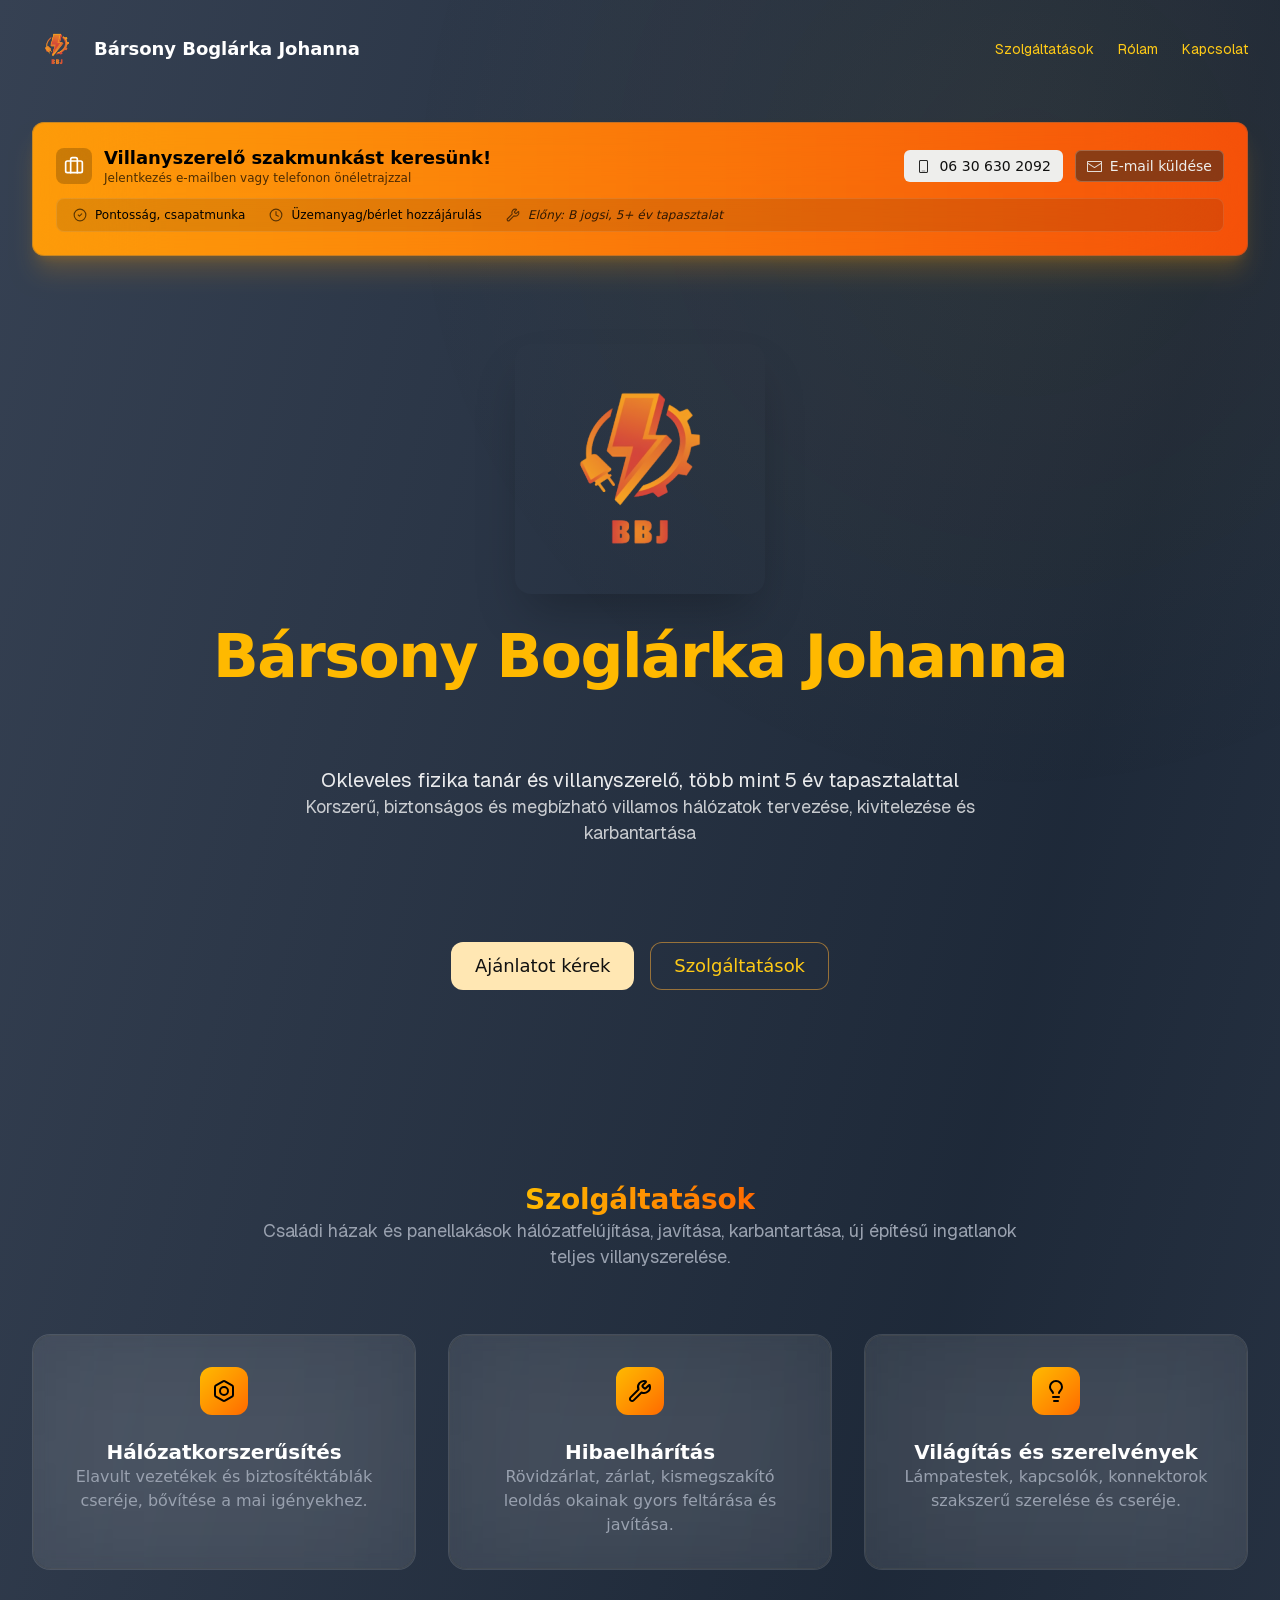
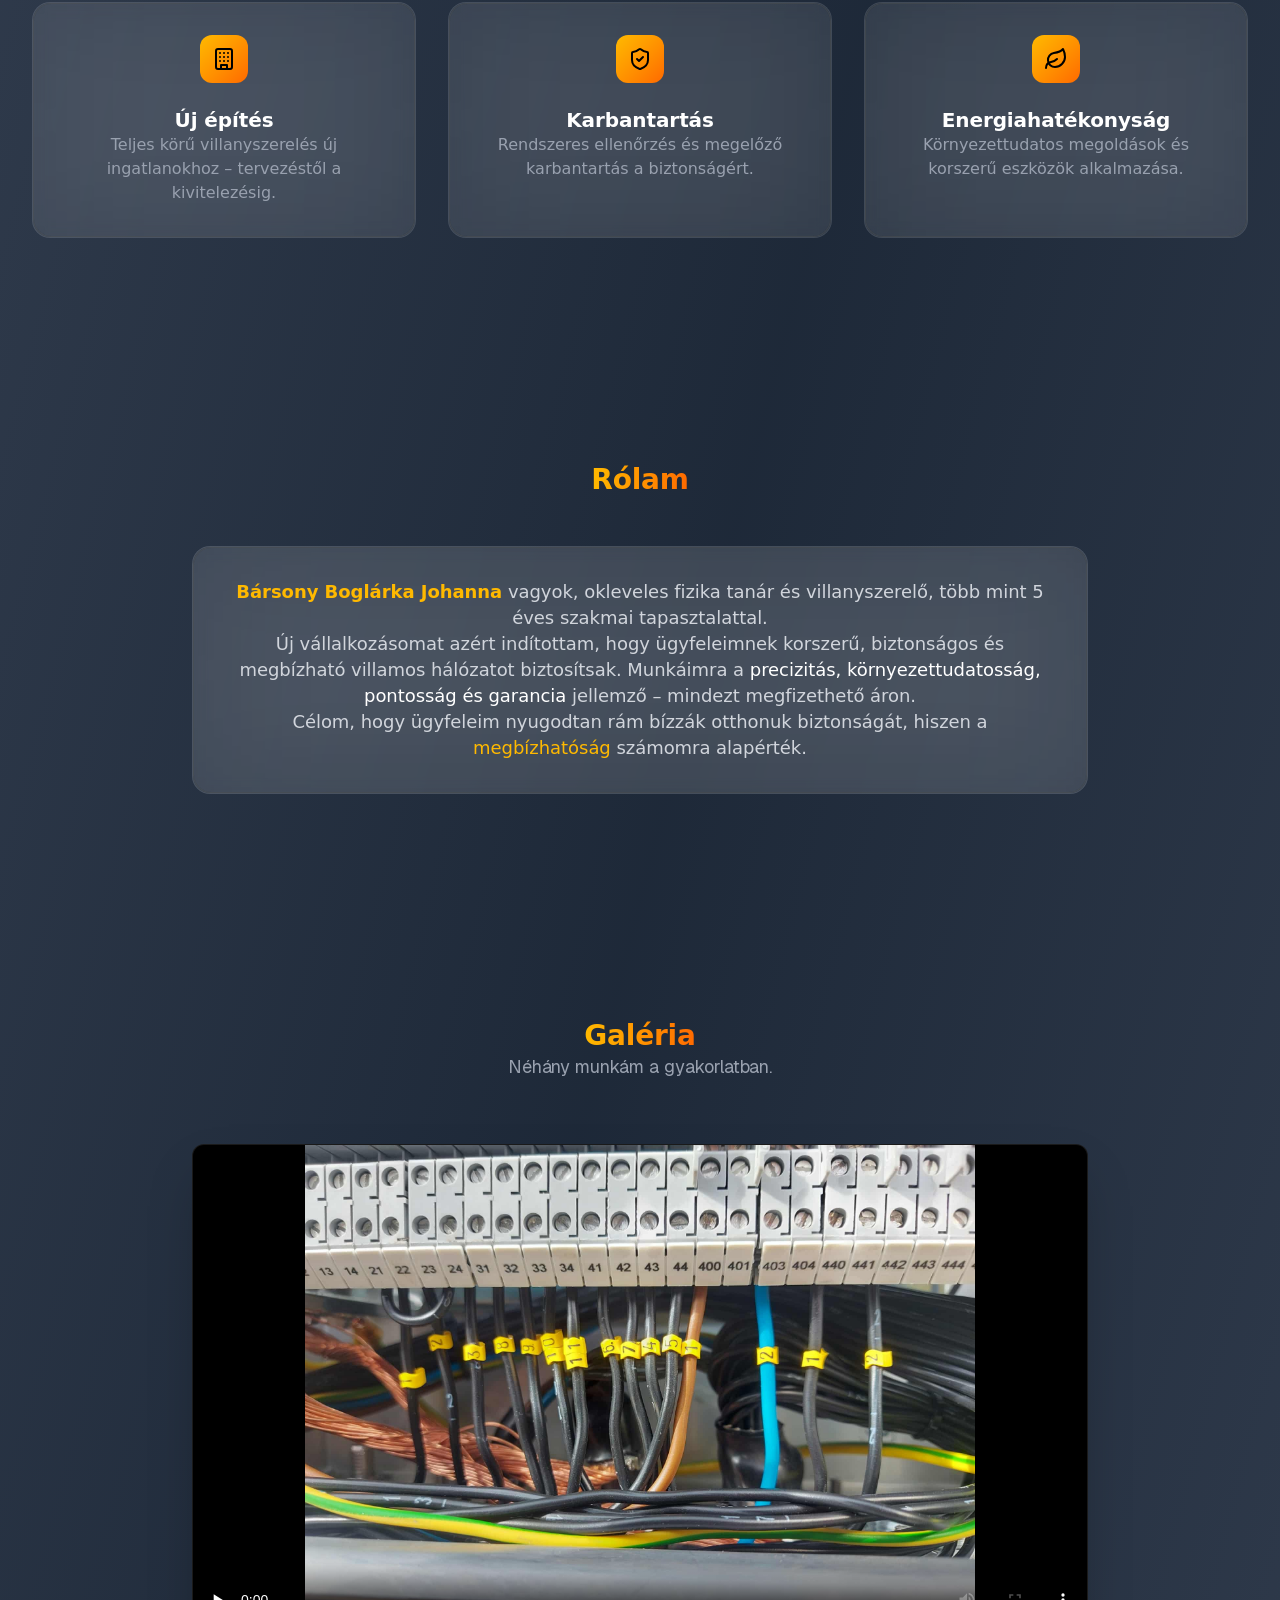
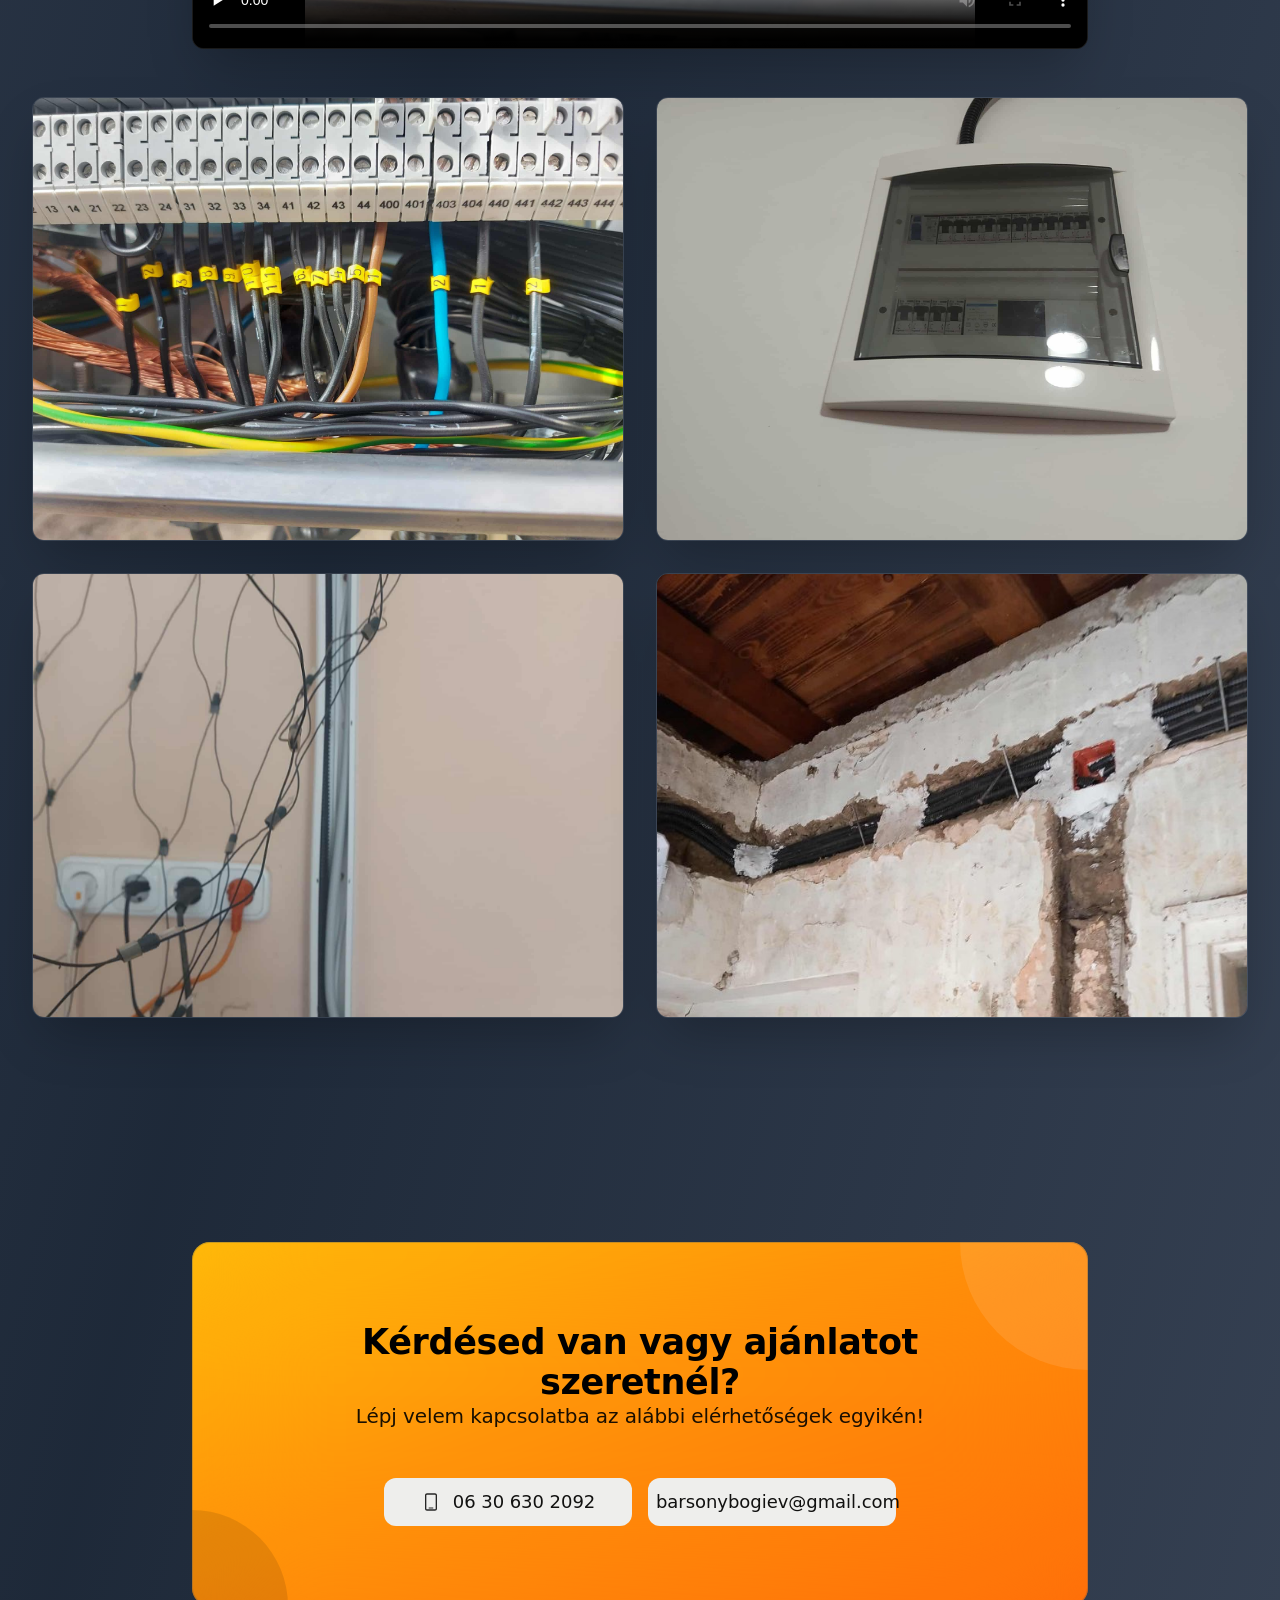
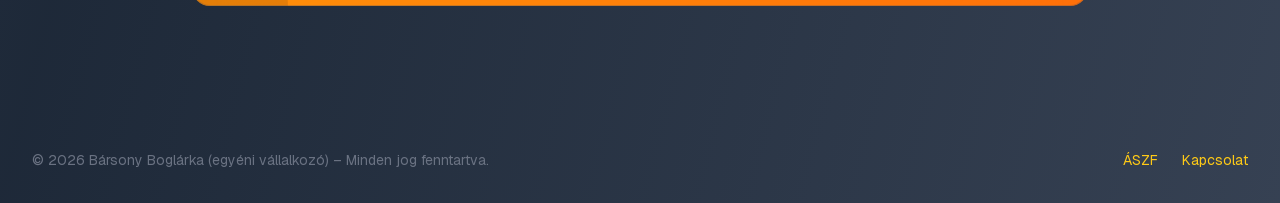
==== commit df6d382c: "." ====
--- a/index.html
+++ b/index.html
@@ -1 +1 @@
-<!DOCTYPE html><!--4laF_sncJS1PlMaqQnl91--><html lang="hu"><head><meta charSet="utf-8"/><meta name="viewport" content="width=device-width, initial-scale=1"/><link rel="preload" href="./_next/static/media/797e433ab948586e-s.p.dbea232f.woff2" as="font" crossorigin="" type="font/woff2"/><link rel="preload" href="./_next/static/media/caa3a2e1cccd8315-s.p.853070df.woff2" as="font" crossorigin="" type="font/woff2"/><link rel="preload" as="image" href="./logo.png"/><link rel="stylesheet" href="./_next/static/chunks/2473c16c0c2f6b5f.css" data-precedence="next"/><link rel="stylesheet" href="./_next/static/chunks/5fb2533fa7dc5a53.css" data-precedence="next"/><link rel="stylesheet" href="./_next/static/chunks/1904e5cf0aed4ab3.css" data-precedence="next"/><link rel="preload" as="script" fetchPriority="low" href="./_next/static/chunks/fe3f2450291aa430.js"/><script src="./_next/static/chunks/5592d58f8ed7c8fb.js" async=""></script><script src="./_next/static/chunks/ea7ab0dba7b47d7c.js" async=""></script><script src="./_next/static/chunks/turbopack-44ceb4f3a45dde82.js" async=""></script><script src="./_next/static/chunks/c2971347e5d57a56.js" async=""></script><script src="./_next/static/chunks/ff1a16fafef87110.js" async=""></script><script src="./_next/static/chunks/7dd66bdf8a7e5707.js" async=""></script><script src="./_next/static/chunks/4fcaf8c2a7d2dfb4.js" async=""></script><meta name="next-size-adjust" content=""/><title>Bársony Boglárka Johanna – Villanyszerelő</title><meta name="description" content="Okleveles fizika tanár és villanyszerelő. Korszerű, biztonságos és megbízható villamos hálózatok tervezése, kivitelezése és karbantartása 5+ év tapasztalattal."/><link rel="icon" href="/favicon.ico?favicon.98427d42.ico" sizes="48x48" type="image/x-icon"/><script src="./_next/static/chunks/a6dad97d9634a72d.js" noModule=""></script></head><body class="geist_a71539c9-module__T19VSG__variable geist_mono_8d43a2aa-module__8Li5zG__variable antialiased"><div hidden=""><!--$--><!--/$--></div><div data-is-root-theme="true" data-accent-color="amber" data-gray-color="sand" data-has-background="true" data-panel-background="translucent" data-radius="large" data-scaling="100%" class="radix-themes dark"><div class="min-h-screen flex flex-col font-sans bg-gradient-to-br from-gray-700 via-gray-800 to-gray-700 text-white relative overflow-x-hidden"><div class="fixed inset-0 bg-[radial-gradient(circle_at_80%_20%,rgba(251,191,36,0.05),transparent_50%)] pointer-events-none"></div><header class="w-full relative z-10"><div class="max-w-7xl mx-auto px-6 sm:px-8 py-6"><div class="rt-Flex rt-r-ai-center rt-r-jc-space-between"><div class="rt-Flex rt-r-ai-center rt-r-gap-3"><img alt="Logó" width="50" height="50" decoding="async" data-nimg="1" class="rounded-md" style="color:transparent" src="./logo.png"/><h1 class="rt-Heading rt-r-size-4">Bársony Boglárka Johanna</h1></div><nav class="hidden sm:flex gap-6 text-sm"><a data-accent-color="" href="#szolgaltatasok" class="rt-Text rt-reset rt-Link rt-underline-auto">Szolgáltatások</a><a data-accent-color="" href="#rolam" class="rt-Text rt-reset rt-Link rt-underline-auto">Rólam</a><a data-accent-color="" href="#kapcsolat" class="rt-Text rt-reset rt-Link rt-underline-auto">Kapcsolat</a></nav></div></div></header><main class="flex-1 relative z-10"><section class="w-full pt-6 pb-2"><div class="max-w-7xl mx-auto px-6 sm:px-8"><div class="rt-reset rt-BaseCard rt-Card rt-r-size-2 rt-variant-surface relative overflow-hidden border-none bg-gradient-to-r from-amber-500 to-orange-600 shadow-xl shadow-amber-500/20"><div class="rt-Flex rt-r-fd-column rt-r-gap-3 p-2"><div class="rt-Flex rt-r-ai-center rt-r-jc-space-between rt-r-fw-wrap rt-r-gap-4"><div class="rt-Flex rt-r-ai-center rt-r-gap-3"><div class="p-2 bg-black/20 rounded-lg backdrop-blur-md"><svg xmlns="http://www.w3.org/2000/svg" width="20" height="20" viewBox="0 0 24 24" fill="none" stroke="currentColor" stroke-width="2" stroke-linecap="round" stroke-linejoin="round" class="lucide lucide-briefcase text-white" aria-hidden="true"><path d="M16 20V4a2 2 0 0 0-2-2h-4a2 2 0 0 0-2 2v16"></path><rect width="20" height="14" x="2" y="6" rx="2"></rect></svg></div><div><h1 class="rt-Heading rt-r-size-4 text-black font-bold">Villanyszerelő szakmunkást keresünk!</h1><p class="rt-Text rt-r-size-1 text-black/70 font-medium">Jelentkezés e-mailben vagy telefonon önéletrajzzal és bizonyítvánnyal.</p></div></div><div class="rt-Flex rt-r-ai-center rt-r-gap-3"><a href="tel:+36306302092" class="rt-reset rt-BaseButton rt-r-size-2 rt-variant-solid rt-high-contrast rt-Button hover:scale-105 transition-all shadow-md flex items-center gap-2" data-accent-color="gray"><svg width="15" height="15" viewBox="0 0 15 15" fill="none" xmlns="http://www.w3.org/2000/svg"><path d="M4 2.5C4 2.22386 4.22386 2 4.5 2H10.5C10.7761 2 11 2.22386 11 2.5V12.5C11 12.7761 10.7761 13 10.5 13H4.5C4.22386 13 4 12.7761 4 12.5V2.5ZM4.5 1C3.67157 1 3 1.67157 3 2.5V12.5C3 13.3284 3.67157 14 4.5 14H10.5C11.3284 14 12 13.3284 12 12.5V2.5C12 1.67157 11.3284 1 10.5 1H4.5ZM6 11.65C5.8067 11.65 5.65 11.8067 5.65 12C5.65 12.1933 5.8067 12.35 6 12.35H9C9.1933 12.35 9.35 12.1933 9.35 12C9.35 11.8067 9.1933 11.65 9 11.65H6Z" fill="currentColor" fill-rule="evenodd" clip-rule="evenodd"></path></svg> 06 30 630 2092</a><a href="mailto:barsonybogiev@gmail.com" class="rt-reset rt-BaseButton rt-r-size-2 rt-variant-surface rt-high-contrast rt-Button hover:bg-black/10 transition-all px-3 flex items-center gap-2 text-xs font-bold" data-accent-color="gray"><svg width="15" height="15" viewBox="0 0 15 15" fill="none" xmlns="http://www.w3.org/2000/svg"><path d="M1 2C0.447715 2 0 2.44772 0 3V12C0 12.5523 0.447715 13 1 13H14C14.5523 13 15 12.5523 15 12V3C15 2.44772 14.5523 2 14 2H1ZM1 3L14 3V3.92494C13.9174 3.92486 13.8338 3.94751 13.7589 3.99505L7.5 7.96703L1.24112 3.99505C1.16621 3.94751 1.0826 3.92486 1 3.92494V3ZM1 4.90797V12H14V4.90797L7.74112 8.87995C7.59394 8.97335 7.40606 8.97335 7.25888 8.87995L1 4.90797Z" fill="currentColor" fill-rule="evenodd" clip-rule="evenodd"></path></svg> E-mail küldése</a></div></div><div class="flex flex-wrap items-center gap-x-6 gap-y-2 py-2 px-4 bg-black/10 rounded-lg border border-white/10"><div class="rt-Flex rt-r-ai-center rt-r-gap-2"><span class="text-black/60" style="font-size: 14px;">📄</span><span class="rt-Text rt-r-size-1 text-black font-medium">Teljes munkaidőben való foglalkoztatás (8 órás bejelentéssel)</span></div><div class="rt-Flex rt-r-ai-center rt-r-gap-2"><svg xmlns="http://www.w3.org/2000/svg" width="14" height="14" viewBox="0 0 24 24" fill="none" stroke="currentColor" stroke-width="2" stroke-linecap="round" stroke-linejoin="round" class="lucide lucide-circle-check text-black/60" aria-hidden="true"><circle cx="12" cy="12" r="10"></circle><path d="m9 12 2 2 4-4"></path></svg><span class="rt-Text rt-r-size-1 text-black font-medium">Elvárások: pontosság, csapatmunka, precizitás.</span></div><div class="rt-Flex rt-r-ai-center rt-r-gap-2"><svg xmlns="http://www.w3.org/2000/svg" width="14" height="14" viewBox="0 0 24 24" fill="none" stroke="currentColor" stroke-width="2" stroke-linecap="round" stroke-linejoin="round" class="lucide lucide-clock text-black/60" aria-hidden="true"><path d="M12 6v6l4 2"></path><circle cx="12" cy="12" r="10"></circle></svg><span class="rt-Text rt-r-size-1 text-black font-medium">Üzemanyag/bérlet hozzájárulás</span></div><div class="rt-Flex rt-r-ai-center rt-r-gap-2"><svg xmlns="http://www.w3.org/2000/svg" width="14" height="14" viewBox="0 0 24 24" fill="none" stroke="currentColor" stroke-width="2" stroke-linecap="round" stroke-linejoin="round" class="lucide lucide-wrench text-black/60" aria-hidden="true"><path d="M14.7 6.3a1 1 0 0 0 0 1.4l1.6 1.6a1 1 0 0 0 1.4 0l3.106-3.105c.32-.322.863-.22.983.218a6 6 0 0 1-8.259 7.057l-7.91 7.91a1 1 0 0 1-2.999-3l7.91-7.91a6 6 0 0 1 7.057-8.259c.438.12.54.662.219.984z"></path></svg><span class="rt-Text rt-r-size-1 text-black/80 italic font-medium">Előny: B jogsi, 5+ év tapasztalat</span></div></div></div></div></div></section><section class="w-full relative"><div class="relative w-full py-16 sm:py-20"><div class="max-w-7xl mx-auto px-6 sm:px-8"><div class="flex flex-col items-center justify-center text-center"><div class="flex justify-center"><img alt="Logó" loading="lazy" width="250" height="250" decoding="async" data-nimg="1" class="rounded-2xl shadow-2xl" style="color:transparent" src="./logo.png"/></div><div class="max-w-4xl mt-6 sm:mt-8"><h1 class="rt-Heading rt-r-size-9 block text-amber-400">Bársony Boglárka Johanna</h1></div><div class="max-w-4xl mt-20"><div class="space-y-6"><p class="rt-Text rt-r-size-5 text-white/90 leading-relaxed max-w-3xl mx-auto">Okleveles fizika tanár és villanyszerelő, több mint 5 év tapasztalattal</p><p class="rt-Text rt-r-size-4 text-white/75 leading-relaxed max-w-2xl mx-auto">Korszerű, biztonságos és megbízható villamos hálózatok tervezése, kivitelezése és karbantartása</p></div></div><div class="flex flex-col sm:flex-row gap-4 justify-center items-center w-full max-w-md mt-20 sm:mt-24"><a href="#kapcsolat" class="rt-reset rt-BaseButton rt-r-size-4 rt-variant-solid rt-high-contrast rt-Button shadow-lg hover:shadow-xl transition-all w-full flex items-center justify-center" data-accent-color="amber">Ajánlatot kérek</a><a href="#szolgaltatasok" class="rt-reset rt-BaseButton rt-r-size-4 rt-variant-outline rt-Button border-white/20 text-white hover:bg-white/10 transition-all w-full flex items-center justify-center" data-accent-color="">Szolgáltatások</a></div></div></div></div></section><section id="szolgaltatasok" class="w-full"><div class="w-full py-20 sm:py-28"><div class="max-w-7xl mx-auto px-6 sm:px-8"><div class="flex flex-col items-center text-center mb-16 space-y-6"><h2 class="rt-Heading rt-r-size-7"><span class="text-transparent bg-clip-text bg-gradient-to-r from-amber-400 to-orange-500">Szolgáltatások</span></h2><p class="rt-Text rt-r-size-4 text-gray-400 max-w-3xl leading-relaxed">Családi házak és panellakások hálózatfelújítása, javítása, karbantartása, új építésű ingatlanok teljes villanyszerelése.</p></div><div class="grid grid-cols-1 md:grid-cols-2 lg:grid-cols-3 gap-8 justify-items-center"><div class="rt-reset rt-BaseCard rt-Card rt-r-size-4 rt-variant-surface w-full max-w-sm h-full flex flex-col items-center text-center hover:shadow-xl hover:-translate-y-1 transition-all duration-300 group border border-white/10 bg-white/[0.06] backdrop-blur-sm p-6"><div class="flex justify-center mb-6"><div class="w-12 h-12 bg-gradient-to-br from-amber-400 to-orange-500 rounded-xl flex items-center justify-center text-black group-hover:scale-110 transition-transform duration-300"><svg xmlns="http://www.w3.org/2000/svg" width="24" height="24" viewBox="0 0 24 24" fill="none" stroke="currentColor" stroke-width="2" stroke-linecap="round" stroke-linejoin="round" class="lucide lucide-bolt" aria-hidden="true"><path d="M21 16V8a2 2 0 0 0-1-1.73l-7-4a2 2 0 0 0-2 0l-7 4A2 2 0 0 0 3 8v8a2 2 0 0 0 1 1.73l7 4a2 2 0 0 0 2 0l7-4A2 2 0 0 0 21 16z"></path><circle cx="12" cy="12" r="4"></circle></svg></div></div><h3 class="rt-Heading rt-r-size-5 mb-4 text-white text-center">Hálózatkorszerűsítés</h3><p class="rt-Text rt-r-size-3 text-gray-400 leading-relaxed text-center">Elavult vezetékek és biztosítéktáblák cseréje, bővítése a mai igényekhez.</p></div><div class="rt-reset rt-BaseCard rt-Card rt-r-size-4 rt-variant-surface w-full max-w-sm h-full flex flex-col items-center text-center hover:shadow-xl hover:-translate-y-1 transition-all duration-300 group border border-white/10 bg-white/[0.06] backdrop-blur-sm p-6"><div class="flex justify-center mb-6"><div class="w-12 h-12 bg-gradient-to-br from-amber-400 to-orange-500 rounded-xl flex items-center justify-center text-black group-hover:scale-110 transition-transform duration-300"><svg xmlns="http://www.w3.org/2000/svg" width="24" height="24" viewBox="0 0 24 24" fill="none" stroke="currentColor" stroke-width="2" stroke-linecap="round" stroke-linejoin="round" class="lucide lucide-wrench" aria-hidden="true"><path d="M14.7 6.3a1 1 0 0 0 0 1.4l1.6 1.6a1 1 0 0 0 1.4 0l3.106-3.105c.32-.322.863-.22.983.218a6 6 0 0 1-8.259 7.057l-7.91 7.91a1 1 0 0 1-2.999-3l7.91-7.91a6 6 0 0 1 7.057-8.259c.438.12.54.662.219.984z"></path></svg></div></div><h3 class="rt-Heading rt-r-size-5 mb-4 text-white text-center">Hibaelhárítás</h3><p class="rt-Text rt-r-size-3 text-gray-400 leading-relaxed text-center">Rövidzárlat, zárlat, kismegszakító leoldás okainak gyors feltárása és javítása.</p></div><div class="rt-reset rt-BaseCard rt-Card rt-r-size-4 rt-variant-surface w-full max-w-sm h-full flex flex-col items-center text-center hover:shadow-xl hover:-translate-y-1 transition-all duration-300 group border border-white/10 bg-white/[0.06] backdrop-blur-sm p-6"><div class="flex justify-center mb-6"><div class="w-12 h-12 bg-gradient-to-br from-amber-400 to-orange-500 rounded-xl flex items-center justify-center text-black group-hover:scale-110 transition-transform duration-300"><svg xmlns="http://www.w3.org/2000/svg" width="24" height="24" viewBox="0 0 24 24" fill="none" stroke="currentColor" stroke-width="2" stroke-linecap="round" stroke-linejoin="round" class="lucide lucide-lightbulb" aria-hidden="true"><path d="M15 14c.2-1 .7-1.7 1.5-2.5 1-.9 1.5-2.2 1.5-3.5A6 6 0 0 0 6 8c0 1 .2 2.2 1.5 3.5.7.7 1.3 1.5 1.5 2.5"></path><path d="M9 18h6"></path><path d="M10 22h4"></path></svg></div></div><h3 class="rt-Heading rt-r-size-5 mb-4 text-white text-center">Világítás és szerelvények</h3><p class="rt-Text rt-r-size-3 text-gray-400 leading-relaxed text-center">Lámpatestek, kapcsolók, konnektorok szakszerű szerelése és cseréje.</p></div><div class="rt-reset rt-BaseCard rt-Card rt-r-size-4 rt-variant-surface w-full max-w-sm h-full flex flex-col items-center text-center hover:shadow-xl hover:-translate-y-1 transition-all duration-300 group border border-white/10 bg-white/[0.06] backdrop-blur-sm p-6"><div class="flex justify-center mb-6"><div class="w-12 h-12 bg-gradient-to-br from-amber-400 to-orange-500 rounded-xl flex items-center justify-center text-black group-hover:scale-110 transition-transform duration-300"><svg xmlns="http://www.w3.org/2000/svg" width="24" height="24" viewBox="0 0 24 24" fill="none" stroke="currentColor" stroke-width="2" stroke-linecap="round" stroke-linejoin="round" class="lucide lucide-building" aria-hidden="true"><rect width="16" height="20" x="4" y="2" rx="2" ry="2"></rect><path d="M9 22v-4h6v4"></path><path d="M8 6h.01"></path><path d="M16 6h.01"></path><path d="M12 6h.01"></path><path d="M12 10h.01"></path><path d="M12 14h.01"></path><path d="M16 10h.01"></path><path d="M16 14h.01"></path><path d="M8 10h.01"></path><path d="M8 14h.01"></path></svg></div></div><h3 class="rt-Heading rt-r-size-5 mb-4 text-white text-center">Új építés</h3><p class="rt-Text rt-r-size-3 text-gray-400 leading-relaxed text-center">Teljes körű villanyszerelés új ingatlanokhoz – tervezéstől a kivitelezésig.</p></div><div class="rt-reset rt-BaseCard rt-Card rt-r-size-4 rt-variant-surface w-full max-w-sm h-full flex flex-col items-center text-center hover:shadow-xl hover:-translate-y-1 transition-all duration-300 group border border-white/10 bg-white/[0.06] backdrop-blur-sm p-6"><div class="flex justify-center mb-6"><div class="w-12 h-12 bg-gradient-to-br from-amber-400 to-orange-500 rounded-xl flex items-center justify-center text-black group-hover:scale-110 transition-transform duration-300"><svg xmlns="http://www.w3.org/2000/svg" width="24" height="24" viewBox="0 0 24 24" fill="none" stroke="currentColor" stroke-width="2" stroke-linecap="round" stroke-linejoin="round" class="lucide lucide-shield-check" aria-hidden="true"><path d="M20 13c0 5-3.5 7.5-7.66 8.95a1 1 0 0 1-.67-.01C7.5 20.5 4 18 4 13V6a1 1 0 0 1 1-1c2 0 4.5-1.2 6.24-2.72a1.17 1.17 0 0 1 1.52 0C14.51 3.81 17 5 19 5a1 1 0 0 1 1 1z"></path><path d="m9 12 2 2 4-4"></path></svg></div></div><h3 class="rt-Heading rt-r-size-5 mb-4 text-white text-center">Karbantartás</h3><p class="rt-Text rt-r-size-3 text-gray-400 leading-relaxed text-center">Rendszeres ellenőrzés és megelőző karbantartás a biztonságért.</p></div><div class="rt-reset rt-BaseCard rt-Card rt-r-size-4 rt-variant-surface w-full max-w-sm h-full flex flex-col items-center text-center hover:shadow-xl hover:-translate-y-1 transition-all duration-300 group border border-white/10 bg-white/[0.06] backdrop-blur-sm p-6"><div class="flex justify-center mb-6"><div class="w-12 h-12 bg-gradient-to-br from-amber-400 to-orange-500 rounded-xl flex items-center justify-center text-black group-hover:scale-110 transition-transform duration-300"><svg xmlns="http://www.w3.org/2000/svg" width="24" height="24" viewBox="0 0 24 24" fill="none" stroke="currentColor" stroke-width="2" stroke-linecap="round" stroke-linejoin="round" class="lucide lucide-leaf" aria-hidden="true"><path d="M11 20A7 7 0 0 1 9.8 6.1C15.5 5 17 4.48 19 2c1 2 2 4.18 2 8 0 5.5-4.78 10-10 10Z"></path><path d="M2 21c0-3 1.85-5.36 5.08-6C9.5 14.52 12 13 13 12"></path></svg></div></div><h3 class="rt-Heading rt-r-size-5 mb-4 text-white text-center">Energiahatékonyság</h3><p class="rt-Text rt-r-size-3 text-gray-400 leading-relaxed text-center">Környezettudatos megoldások és korszerű eszközök alkalmazása.</p></div></div></div></div></section><section id="rolam" class="w-full relative"><div class="relative w-full py-20 sm:py-28"><div class="max-w-5xl mx-auto px-6 sm:px-8"><div class="flex flex-col items-center"><div class="text-center mb-12"><h2 class="rt-Heading rt-r-size-7 mb-6"><span class="text-transparent bg-clip-text bg-gradient-to-r from-amber-400 to-orange-500">Rólam</span></h2></div><div class="w-full max-w-4xl"><div class="rt-reset rt-BaseCard rt-Card rt-r-size-4 rt-variant-surface bg-white/[0.08] border border-white/10 backdrop-blur-sm"><div class="space-y-8 text-gray-300 text-center"><p class="rt-Text rt-r-size-4 leading-relaxed"><span class="text-amber-400 font-semibold">Bársony Boglárka Johanna</span> vagyok, okleveles fizika tanár és villanyszerelő, több mint 5 éves szakmai tapasztalattal.</p><p class="rt-Text rt-r-size-4 leading-relaxed">Új vállalkozásomat azért indítottam, hogy ügyfeleimnek korszerű, biztonságos és megbízható villamos hálózatot biztosítsak. Munkáimra a <span class="text-white font-medium">precizitás, környezettudatosság, pontosság és garancia</span> jellemző – mindezt megfizethető áron.</p><p class="rt-Text rt-r-size-4 leading-relaxed">Célom, hogy ügyfeleim nyugodtan rám bízzák otthonuk biztonságát, hiszen a <span class="text-amber-400 font-medium">megbízhatóság</span> számomra alapérték.</p></div></div></div></div></div></div></section><section class="w-full"><div class="w-full py-20 sm:py-28"><div class="max-w-7xl mx-auto px-6 sm:px-8"><div class="flex flex-col items-center text-center mb-16 space-y-6"><h2 class="rt-Heading rt-r-size-7"><span class="text-transparent bg-clip-text bg-gradient-to-r from-amber-400 to-orange-500">Galéria</span></h2><p class="rt-Text rt-r-size-4 text-gray-400 max-w-3xl leading-relaxed">Néhány munkám a gyakorlatban.</p></div><div class="mb-12 max-w-4xl mx-auto"><div class="relative rounded-xl overflow-hidden shadow-2xl border border-white/10 bg-black"><div class="relative w-full" style="padding-bottom:56.25%"><video controls="" class="absolute inset-0 w-full h-full object-contain" preload="none" poster="./assets/1000001049.jpg"><source src="./assets/1000001054.mp4" type="video/mp4"/>A böngésződ nem támogatja a videó lejátszását.</video></div></div></div><div class="grid grid-cols-1 md:grid-cols-2 gap-8"><div class="relative rounded-xl overflow-hidden shadow-2xl border border-white/10"><div class="relative w-full" style="padding-bottom:75%"><img alt="Villanyszerelési munka 1" loading="lazy" decoding="async" data-nimg="fill" class="object-cover hover:scale-105 transition-transform duration-300" style="position:absolute;height:100%;width:100%;left:0;top:0;right:0;bottom:0;color:transparent" src="./assets/1000001049.jpg"/></div></div><div class="relative rounded-xl overflow-hidden shadow-2xl border border-white/10"><div class="relative w-full" style="padding-bottom:75%"><img alt="Villanyszerelési munka 2" loading="lazy" decoding="async" data-nimg="fill" class="object-cover hover:scale-105 transition-transform duration-300" style="position:absolute;height:100%;width:100%;left:0;top:0;right:0;bottom:0;color:transparent" src="./assets/1000001050.jpg"/></div></div><div class="relative rounded-xl overflow-hidden shadow-2xl border border-white/10"><div class="relative w-full" style="padding-bottom:75%"><img alt="Villanyszerelési munka 3" loading="lazy" decoding="async" data-nimg="fill" class="object-cover hover:scale-105 transition-transform duration-300" style="position:absolute;height:100%;width:100%;left:0;top:0;right:0;bottom:0;color:transparent" src="./assets/1000001052.jpg"/></div></div><div class="relative rounded-xl overflow-hidden shadow-2xl border border-white/10"><div class="relative w-full" style="padding-bottom:75%"><img alt="Villanyszerelési munka 4" loading="lazy" decoding="async" data-nimg="fill" class="object-cover hover:scale-105 transition-transform duration-300" style="position:absolute;height:100%;width:100%;left:0;top:0;right:0;bottom:0;color:transparent" src="./assets/1000001053.jpg"/></div></div></div></div></div></section><section id="kapcsolat" class="w-full"><div class="w-full py-20 sm:py-28"><div class="max-w-5xl mx-auto px-6 sm:px-8"><div class="flex justify-center"><div class="rt-reset rt-BaseCard rt-Card rt-r-size-4 rt-variant-surface w-full max-w-4xl bg-gradient-to-br from-amber-400 via-orange-400 to-orange-500 text-black relative overflow-hidden"><div class="absolute top-0 right-0 w-64 h-64 bg-white/10 rounded-full -translate-y-32 translate-x-32"></div><div class="absolute bottom-0 left-0 w-48 h-48 bg-black/10 rounded-full translate-y-24 -translate-x-24"></div><div class="relative p-8 md:p-12"><div class="flex flex-col items-center text-center space-y-8"><h1 class="rt-Heading rt-r-size-8 font-bold">Kérdésed van vagy ajánlatot szeretnél?</h1><p class="rt-Text rt-r-size-5 opacity-90 leading-relaxed max-w-2xl">Lépj velem kapcsolatba az alábbi elérhetőségek egyikén!</p><div class="grid grid-cols-1 sm:grid-cols-2 gap-4 w-full max-w-lg mt-12"><a href="tel:+36306302092" class="rt-reset rt-BaseButton rt-r-size-4 rt-variant-solid rt-high-contrast rt-Button w-full shadow-lg hover:shadow-xl transition-all flex items-center justify-center gap-3" data-accent-color="gray"><svg width="15" height="15" viewBox="0 0 15 15" fill="none" xmlns="http://www.w3.org/2000/svg" class="w-5 h-5"><path d="M4 2.5C4 2.22386 4.22386 2 4.5 2H10.5C10.7761 2 11 2.22386 11 2.5V12.5C11 12.7761 10.7761 13 10.5 13H4.5C4.22386 13 4 12.7761 4 12.5V2.5ZM4.5 1C3.67157 1 3 1.67157 3 2.5V12.5C3 13.3284 3.67157 14 4.5 14H10.5C11.3284 14 12 13.3284 12 12.5V2.5C12 1.67157 11.3284 1 10.5 1H4.5ZM6 11.65C5.8067 11.65 5.65 11.8067 5.65 12C5.65 12.1933 5.8067 12.35 6 12.35H9C9.1933 12.35 9.35 12.1933 9.35 12C9.35 11.8067 9.1933 11.65 9 11.65H6Z" fill="currentColor" fill-rule="evenodd" clip-rule="evenodd"></path></svg> 06 30 630 2092</a><a href="mailto:barsonybogiev@gmail.com" class="rt-reset rt-BaseButton rt-r-size-4 rt-variant-solid rt-high-contrast rt-Button w-full shadow-lg hover:shadow-xl transition-all flex items-center justify-center gap-3" data-accent-color="gray"><svg width="15" height="15" viewBox="0 0 15 15" fill="none" xmlns="http://www.w3.org/2000/svg" class="w-5 h-5"><path d="M1 2C0.447715 2 0 2.44772 0 3V12C0 12.5523 0.447715 13 1 13H14C14.5523 13 15 12.5523 15 12V3C15 2.44772 14.5523 2 14 2H1ZM1 3L14 3V3.92494C13.9174 3.92486 13.8338 3.94751 13.7589 3.99505L7.5 7.96703L1.24112 3.99505C1.16621 3.94751 1.0826 3.92486 1 3.92494V3ZM1 4.90797V12H14V4.90797L7.74112 8.87995C7.59394 8.97335 7.40606 8.97335 7.25888 8.87995L1 4.90797Z" fill="currentColor" fill-rule="evenodd" clip-rule="evenodd"></path></svg>barsonybogiev@gmail.com</a></div></div></div></div></div></div></div></section></main><footer class="w-full relative z-10"><div class="max-w-7xl mx-auto px-6 sm:px-8 py-8"><div class="flex flex-col sm:flex-row items-center justify-between gap-4 text-sm"><div class="flex justify-center sm:justify-start"><span class="rt-Text text-gray-500 text-center">© <!-- -->2026<!-- --> Bársony Boglárka (egyéni vállalkozó) – Minden jog fenntartva.</span></div><div class="flex items-center justify-center gap-6"><a data-accent-color="" href="./aszf.docx" target="_blank" rel="noopener noreferrer" class="rt-Text rt-reset rt-Link rt-underline-auto text-gray-500 hover:text-white transition-colors">ÁSZF</a><a data-accent-color="" href="#kapcsolat" class="rt-Text rt-reset rt-Link rt-underline-auto text-gray-500 hover:text-white transition-colors">Kapcsolat</a></div></div></div></footer></div><!--$--><!--/$--></div><script src="./_next/static/chunks/fe3f2450291aa430.js" id="_R_" async=""></script><script>(self.__next_f=self.__next_f||[]).push([0])</script><script>self.__next_f.push([1,"1:\"$Sreact.fragment\"\n2:I[74547,[\"./_next/static/chunks/c2971347e5d57a56.js\"],\"Theme\"]\n3:I[39756,[\"./_next/static/chunks/ff1a16fafef87110.js\",\"./_next/static/chunks/7dd66bdf8a7e5707.js\"],\"default\"]\n4:I[37457,[\"./_next/static/chunks/ff1a16fafef87110.js\",\"./_next/static/chunks/7dd66bdf8a7e5707.js\"],\"default\"]\n5:I[5500,[\"./_next/static/chunks/c2971347e5d57a56.js\",\"./_next/static/chunks/4fcaf8c2a7d2dfb4.js\"],\"Image\"]\n14:I[68027,[\"./_next/static/chunks/c2971347e5d57a56.js\"],\"default\"]\n:HL[\"./_next/static/chunks/2473c16c0c2f6b5f.css\",\"style\"]\n:HL[\"./_next/static/chunks/5fb2533fa7dc5a53.css\",\"style\"]\n:HL[\"./_next/static/chunks/1904e5cf0aed4ab3.css\",\"style\"]\n:HL[\"./_next/static/media/797e433ab948586e-s.p.dbea232f.woff2\",\"font\",{\"crossOrigin\":\"\",\"type\":\"font/woff2\"}]\n:HL[\"./_next/static/media/caa3a2e1cccd8315-s.p.853070df.woff2\",\"font\",{\"crossOrigin\":\"\",\"type\":\"font/woff2\"}]\n"])</script><script>self.__next_f.push([1,"0:{\"P\":null,\"b\":\"4laF-sncJS1PlMaqQnl91\",\"p\":\".\",\"c\":[\"\",\"\"],\"i\":false,\"f\":[[[\"\",{\"children\":[\"__PAGE__\",{}]},\"$undefined\",\"$undefined\",true],[\"\",[\"$\",\"$1\",\"c\",{\"children\":[[[\"$\",\"link\",\"0\",{\"rel\":\"stylesheet\",\"href\":\"./_next/static/chunks/2473c16c0c2f6b5f.css\",\"precedence\":\"next\",\"crossOrigin\":\"$undefined\",\"nonce\":\"$undefined\"}],[\"$\",\"link\",\"1\",{\"rel\":\"stylesheet\",\"href\":\"./_next/static/chunks/5fb2533fa7dc5a53.css\",\"precedence\":\"next\",\"crossOrigin\":\"$undefined\",\"nonce\":\"$undefined\"}],[\"$\",\"link\",\"2\",{\"rel\":\"stylesheet\",\"href\":\"./_next/static/chunks/1904e5cf0aed4ab3.css\",\"precedence\":\"next\",\"crossOrigin\":\"$undefined\",\"nonce\":\"$undefined\"}],[\"$\",\"script\",\"script-0\",{\"src\":\"./_next/static/chunks/c2971347e5d57a56.js\",\"async\":true,\"nonce\":\"$undefined\"}]],[\"$\",\"html\",null,{\"lang\":\"hu\",\"children\":[\"$\",\"body\",null,{\"className\":\"geist_a71539c9-module__T19VSG__variable geist_mono_8d43a2aa-module__8Li5zG__variable antialiased\",\"children\":[\"$\",\"$L2\",null,{\"appearance\":\"dark\",\"accentColor\":\"amber\",\"grayColor\":\"sand\",\"radius\":\"large\",\"scaling\":\"100%\",\"panelBackground\":\"translucent\",\"children\":[\"$\",\"$L3\",null,{\"parallelRouterKey\":\"children\",\"error\":\"$undefined\",\"errorStyles\":\"$undefined\",\"errorScripts\":\"$undefined\",\"template\":[\"$\",\"$L4\",null,{}],\"templateStyles\":\"$undefined\",\"templateScripts\":\"$undefined\",\"notFound\":[[[\"$\",\"title\",null,{\"children\":\"404: This page could not be found.\"}],[\"$\",\"div\",null,{\"style\":{\"fontFamily\":\"system-ui,\\\"Segoe UI\\\",Roboto,Helvetica,Arial,sans-serif,\\\"Apple Color Emoji\\\",\\\"Segoe UI Emoji\\\"\",\"height\":\"100vh\",\"textAlign\":\"center\",\"display\":\"flex\",\"flexDirection\":\"column\",\"alignItems\":\"center\",\"justifyContent\":\"center\"},\"children\":[\"$\",\"div\",null,{\"children\":[[\"$\",\"style\",null,{\"dangerouslySetInnerHTML\":{\"__html\":\"body{color:#000;background:#fff;margin:0}.next-error-h1{border-right:1px solid rgba(0,0,0,.3)}@media (prefers-color-scheme:dark){body{color:#fff;background:#000}.next-error-h1{border-right:1px solid rgba(255,255,255,.3)}}\"}}],[\"$\",\"h1\",null,{\"className\":\"next-error-h1\",\"style\":{\"display\":\"inline-block\",\"margin\":\"0 20px 0 0\",\"padding\":\"0 23px 0 0\",\"fontSize\":24,\"fontWeight\":500,\"verticalAlign\":\"top\",\"lineHeight\":\"49px\"},\"children\":404}],[\"$\",\"div\",null,{\"style\":{\"display\":\"inline-block\"},\"children\":[\"$\",\"h2\",null,{\"style\":{\"fontSize\":14,\"fontWeight\":400,\"lineHeight\":\"49px\",\"margin\":0},\"children\":\"This page could not be found.\"}]}]]}]}]],[]],\"forbidden\":\"$undefined\",\"unauthorized\":\"$undefined\"}]}]}]}]]}],{\"children\":[\"__PAGE__\",[\"$\",\"$1\",\"c\",{\"children\":[[\"$\",\"div\",null,{\"className\":\"min-h-screen flex flex-col font-sans bg-gradient-to-br from-gray-700 via-gray-800 to-gray-700 text-white relative overflow-x-hidden\",\"children\":[[\"$\",\"div\",null,{\"className\":\"fixed inset-0 bg-[radial-gradient(circle_at_80%_20%,rgba(251,191,36,0.05),transparent_50%)] pointer-events-none\"}],[\"$\",\"header\",null,{\"className\":\"w-full relative z-10\",\"children\":[\"$\",\"div\",null,{\"className\":\"max-w-7xl mx-auto px-6 sm:px-8 py-6\",\"children\":[\"$\",\"div\",null,{\"children\":[[\"$\",\"div\",null,{\"children\":[[\"$\",\"$L5\",null,{\"src\":\"./logo.png\",\"alt\":\"Logó\",\"width\":50,\"height\":50,\"className\":\"rounded-md\",\"priority\":true}],[\"$\",\"h1\",null,{\"children\":\"Bársony Boglárka Johanna\",\"data-accent-color\":\"$undefined\",\"style\":\"$undefined\",\"ref\":null,\"className\":\"rt-Heading rt-r-size-4\"}]],\"style\":\"$undefined\",\"ref\":\"$undefined\",\"className\":\"rt-Flex rt-r-ai-center rt-r-gap-3\"}],[\"$\",\"nav\",null,{\"className\":\"hidden sm:flex gap-6 text-sm\",\"children\":[[\"$\",\"a\",null,{\"children\":\"Szolgáltatások\",\"data-accent-color\":\"\",\"href\":\"#szolgaltatasok\",\"style\":\"$undefined\",\"ref\":null,\"className\":\"rt-Text rt-reset rt-Link rt-underline-auto\"}],[\"$\",\"a\",null,{\"children\":\"Rólam\",\"data-accent-color\":\"\",\"href\":\"#rolam\",\"style\":\"$undefined\",\"ref\":null,\"className\":\"rt-Text rt-reset rt-Link rt-underline-auto\"}],[\"$\",\"a\",null,{\"children\":\"Kapcsolat\",\"data-accent-color\":\"\",\"href\":\"#kapcsolat\",\"style\":\"$undefined\",\"ref\":null,\"className\":\"rt-Text rt-reset rt-Link rt-underline-auto\"}]]}]],\"style\":\"$undefined\",\"ref\":\"$undefined\",\"className\":\"rt-Flex rt-r-ai-center rt-r-jc-space-between\"}]}]}],[\"$\",\"main\",null,{\"className\":\"flex-1 relative z-10\",\"children\":[[\"$\",\"section\",null,{\"className\":\"w-full pt-6 pb-2\",\"children\":[\"$\",\"div\",null,{\"className\":\"max-w-7xl mx-auto px-6 sm:px-8\",\"children\":[\"$\",\"div\",null,{\"ref\":\"$undefined\",\"children\":[\"$\",\"div\",null,{\"children\":[[\"$\",\"div\",null,{\"children\":[[\"$\",\"div\",null,{\"children\":[[\"$\",\"div\",null,{\"className\":\"p-2 bg-black/20 rounded-lg backdrop-blur-md\",\"children\":[\"$\",\"svg\",null,{\"ref\":\"$undefined\",\"xmlns\":\"http://www.w3.org/2000/svg\",\"width\":20,\"height\":20,\"viewBox\":\"0 0 24 24\",\"fill\":\"none\",\"stroke\":\"currentColor\",\"strokeWidth\":2,\"strokeLinecap\":\"round\",\"strokeLinejoin\":\"round\",\"className\":\"lucide lucide-briefcase text-white\",\"aria-hidden\":\"true\",\"children\":[\"$L6\",\"$L7\",\"$undefined\"]}]}],\"$L8\"],\"style\":\"$undefined\",\"ref\":\"$undefined\",\"className\":\"rt-Flex rt-r-ai-center rt-r-gap-3\"}],\"$L9\"],\"style\":\"$undefined\",\"ref\":\"$undefined\",\"className\":\"rt-Flex rt-r-ai-center rt-r-jc-space-between rt-r-fw-wrap rt-r-gap-4\"}],\"$La\"],\"style\":\"$undefined\",\"ref\":\"$undefined\",\"className\":\"rt-Flex rt-r-fd-column rt-r-gap-3 p-2\"}],\"style\":\"$undefined\",\"className\":\"rt-reset rt-BaseCard rt-Card rt-r-size-2 rt-variant-surface relative overflow-hidden border-none bg-gradient-to-r from-amber-500 to-orange-600 shadow-xl shadow-amber-500/20\"}]}]}],\"$Lb\",\"$Lc\",\"$Ld\",\"$Le\",\"$Lf\"]}],\"$L10\"]}],[\"$L11\"],\"$L12\"]}],{},null,false]},null,false],\"$L13\",false]],\"m\":\"$undefined\",\"G\":[\"$14\",[\"$L15\",\"$L16\",\"$L17\"]],\"s\":false,\"S\":true}\n"])</script><script>self.__next_f.push([1,"1e:I[97367,[\"./_next/static/chunks/ff1a16fafef87110.js\",\"./_next/static/chunks/7dd66bdf8a7e5707.js\"],\"OutletBoundary\"]\n20:I[11533,[\"./_next/static/chunks/ff1a16fafef87110.js\",\"./_next/static/chunks/7dd66bdf8a7e5707.js\"],\"AsyncMetadataOutlet\"]\n22:I[97367,[\"./_next/static/chunks/ff1a16fafef87110.js\",\"./_next/static/chunks/7dd66bdf8a7e5707.js\"],\"ViewportBoundary\"]\n24:I[97367,[\"./_next/static/chunks/ff1a16fafef87110.js\",\"./_next/static/chunks/7dd66bdf8a7e5707.js\"],\"MetadataBoundary\"]\n25:\"$Sreact.suspense\"\n6:[\"$\",\"path\",\"jecpp\",{\"d\":\"M16 20V4a2 2 0 0 0-2-2h-4a2 2 0 0 0-2 2v16\"}]\n7:[\"$\",\"rect\",\"i6l2r4\",{\"width\":\"20\",\"height\":\"14\",\"x\":\"2\",\"y\":\"6\",\"rx\":\"2\"}]\n8:[\"$\",\"div\",null,{\"children\":[[\"$\",\"h1\",null,{\"children\":\"Villanyszerelő szakmunkást keresünk!\",\"data-accent-color\":\"$undefined\",\"style\":\"$undefined\",\"ref\":null,\"className\":\"rt-Heading rt-r-size-4 text-black font-bold\"}],[\"$\",\"p\",null,{\"children\":\"Jelentkezés e-mailben vagy telefonon önéletrajzzal\",\"data-accent-color\":\"$undefined\",\"style\":\"$undefined\",\"ref\":null,\"className\":\"rt-Text rt-r-size-1 text-black/70 font-medium\"}]]}]\n"])</script><script>self.__next_f.push([1,"9:[\"$\",\"div\",null,{\"children\":[[\"$\",\"a\",null,{\"href\":\"tel:+36306302092\",\"className\":\"rt-reset rt-BaseButton rt-r-size-2 rt-variant-solid rt-high-contrast rt-Button hover:scale-105 transition-all shadow-md flex items-center gap-2\",\"children\":[[\"$\",\"svg\",null,{\"width\":\"15\",\"height\":\"15\",\"viewBox\":\"0 0 15 15\",\"fill\":\"none\",\"xmlns\":\"http://www.w3.org/2000/svg\",\"ref\":\"$undefined\",\"children\":[\"$\",\"path\",null,{\"d\":\"M4 2.5C4 2.22386 4.22386 2 4.5 2H10.5C10.7761 2 11 2.22386 11 2.5V12.5C11 12.7761 10.7761 13 10.5 13H4.5C4.22386 13 4 12.7761 4 12.5V2.5ZM4.5 1C3.67157 1 3 1.67157 3 2.5V12.5C3 13.3284 3.67157 14 4.5 14H10.5C11.3284 14 12 13.3284 12 12.5V2.5C12 1.67157 11.3284 1 10.5 1H4.5ZM6 11.65C5.8067 11.65 5.65 11.8067 5.65 12C5.65 12.1933 5.8067 12.35 6 12.35H9C9.1933 12.35 9.35 12.1933 9.35 12C9.35 11.8067 9.1933 11.65 9 11.65H6Z\",\"fill\":\"currentColor\",\"fillRule\":\"evenodd\",\"clipRule\":\"evenodd\"}]}],\" 06 30 630 2092\"],\"data-disabled\":\"$undefined\",\"data-accent-color\":\"gray\",\"data-radius\":\"$undefined\",\"ref\":null,\"style\":\"$undefined\",\"disabled\":\"$undefined\"}],[\"$\",\"a\",null,{\"href\":\"mailto:barsonybogiev@gmail.com\",\"className\":\"rt-reset rt-BaseButton rt-r-size-2 rt-variant-surface rt-high-contrast rt-Button hover:bg-black/10 transition-all px-3 flex items-center gap-2 text-xs font-bold\",\"children\":[[\"$\",\"svg\",null,{\"width\":\"15\",\"height\":\"15\",\"viewBox\":\"0 0 15 15\",\"fill\":\"none\",\"xmlns\":\"http://www.w3.org/2000/svg\",\"ref\":\"$undefined\",\"children\":[\"$\",\"path\",null,{\"d\":\"M1 2C0.447715 2 0 2.44772 0 3V12C0 12.5523 0.447715 13 1 13H14C14.5523 13 15 12.5523 15 12V3C15 2.44772 14.5523 2 14 2H1ZM1 3L14 3V3.92494C13.9174 3.92486 13.8338 3.94751 13.7589 3.99505L7.5 7.96703L1.24112 3.99505C1.16621 3.94751 1.0826 3.92486 1 3.92494V3ZM1 4.90797V12H14V4.90797L7.74112 8.87995C7.59394 8.97335 7.40606 8.97335 7.25888 8.87995L1 4.90797Z\",\"fill\":\"currentColor\",\"fillRule\":\"evenodd\",\"clipRule\":\"evenodd\"}]}],\" E-mail küldése\"],\"data-disabled\":\"$undefined\",\"data-accent-color\":\"gray\",\"data-radius\":\"$undefined\",\"ref\":null,\"style\":\"$undefined\",\"disabled\":\"$undefined\"}]],\"style\":\"$undefined\",\"ref\":\"$undefined\",\"className\":\"rt-Flex rt-r-ai-center rt-r-gap-3\"}]\n"])</script><script>self.__next_f.push([1,"a:[\"$\",\"div\",null,{\"className\":\"flex flex-wrap items-center gap-x-6 gap-y-2 py-2 px-4 bg-black/10 rounded-lg border border-white/10\",\"children\":[[\"$\",\"div\",null,{\"children\":[[\"$\",\"span\",null,{\"className\":\"text-black/60\",\"style\":{\"fontSize\":\"14px\"},\"children\":\"📄\"}],[\"$\",\"span\",null,{\"children\":\"Teljes munkaidőben való foglalkoztatás (8 órás bejelentéssel)\",\"data-accent-color\":\"$undefined\",\"style\":\"$undefined\",\"ref\":null,\"className\":\"rt-Text rt-r-size-1 text-black font-medium\"}]],\"style\":\"$undefined\",\"ref\":\"$undefined\",\"className\":\"rt-Flex rt-r-ai-center rt-r-gap-2\"}],[\"$\",\"div\",null,{\"children\":[[\"$\",\"svg\",null,{\"ref\":\"$undefined\",\"xmlns\":\"http://www.w3.org/2000/svg\",\"width\":14,\"height\":14,\"viewBox\":\"0 0 24 24\",\"fill\":\"none\",\"stroke\":\"currentColor\",\"strokeWidth\":2,\"strokeLinecap\":\"round\",\"strokeLinejoin\":\"round\",\"className\":\"lucide lucide-circle-check text-black/60\",\"aria-hidden\":\"true\",\"children\":[[\"$\",\"circle\",\"1mglay\",{\"cx\":\"12\",\"cy\":\"12\",\"r\":\"10\"}],[\"$\",\"path\",\"dzmm74\",{\"d\":\"m9 12 2 2 4-4\"}],\"$undefined\"]}],[\"$\",\"span\",null,{\"children\":\"Pontosság, csapatmunka\",\"data-accent-color\":\"$undefined\",\"style\":\"$undefined\",\"ref\":null,\"className\":\"rt-Text rt-r-size-1 text-black font-medium\"}]],\"style\":\"$undefined\",\"ref\":\"$undefined\",\"className\":\"rt-Flex rt-r-ai-center rt-r-gap-2\"}],[\"$\",\"div\",null,{\"children\":[[\"$\",\"svg\",null,{\"ref\":\"$undefined\",\"xmlns\":\"http://www.w3.org/2000/svg\",\"width\":14,\"height\":14,\"viewBox\":\"0 0 24 24\",\"fill\":\"none\",\"stroke\":\"currentColor\",\"strokeWidth\":2,\"strokeLinecap\":\"round\",\"strokeLinejoin\":\"round\",\"className\":\"lucide lucide-clock text-black/60\",\"aria-hidden\":\"true\",\"children\":[[\"$\",\"path\",\"mmk7yg\",{\"d\":\"M12 6v6l4 2\"}],[\"$\",\"circle\",\"1mglay\",{\"cx\":\"12\",\"cy\":\"12\",\"r\":\"10\"}],\"$undefined\"]}],[\"$\",\"span\",null,{\"children\":\"Üzemanyag/bérlet hozzájárulás\",\"data-accent-color\":\"$undefined\",\"style\":\"$undefined\",\"ref\":null,\"className\":\"rt-Text rt-r-size-1 text-black font-medium\"}]],\"style\":\"$undefined\",\"ref\":\"$undefined\",\"className\":\"rt-Flex rt-r-ai-center rt-r-gap-2\"}],[\"$\",\"div\",null,{\"children\":[[\"$\",\"svg\",null,{\"ref\":\"$undefined\",\"xmlns\":\"http://www.w3.org/2000/svg\",\"width\":14,\"height\":14,\"viewBox\":\"0 0 24 24\",\"fill\":\"none\",\"stroke\":\"currentColor\",\"strokeWidth\":2,\"strokeLinecap\":\"round\",\"strokeLinejoin\":\"round\",\"className\":\"lucide lucide-wrench text-black/60\",\"aria-hidden\":\"true\",\"children\":[[\"$\",\"path\",\"1ngwbx\",{\"d\":\"M14.7 6.3a1 1 0 0 0 0 1.4l1.6 1.6a1 1 0 0 0 1.4 0l3.106-3.105c.32-.322.863-.22.983.218a6 6 0 0 1-8.259 7.057l-7.91 7.91a1 1 0 0 1-2.999-3l7.91-7.91a6 6 0 0 1 7.057-8.259c.438.12.54.662.219.984z\"}],\"$undefined\"]}],[\"$\",\"span\",null,{\"children\":\"Előny: B jogsi, 5+ év tapasztalat\",\"data-accent-color\":\"$undefined\",\"style\":\"$undefined\",\"ref\":null,\"className\":\"rt-Text rt-r-size-1 text-black/80 italic font-medium\"}]],\"style\":\"$undefined\",\"ref\":\"$undefined\",\"className\":\"rt-Flex rt-r-ai-center rt-r-gap-2\"}]]}]\n\"])</script></body></html>
+<!DOCTYPE html><!--4laF_sncJS1PlMaqQnl91--><html lang="hu"><head><meta charSet="utf-8"/><meta name="viewport" content="width=device-width, initial-scale=1"/><link rel="preload" href="./_next/static/media/797e433ab948586e-s.p.dbea232f.woff2" as="font" crossorigin="" type="font/woff2"/><link rel="preload" href="./_next/static/media/caa3a2e1cccd8315-s.p.853070df.woff2" as="font" crossorigin="" type="font/woff2"/><link rel="preload" as="image" href="./logo.png"/><link rel="stylesheet" href="./_next/static/chunks/2473c16c0c2f6b5f.css" data-precedence="next"/><link rel="stylesheet" href="./_next/static/chunks/5fb2533fa7dc5a53.css" data-precedence="next"/><link rel="stylesheet" href="./_next/static/chunks/1904e5cf0aed4ab3.css" data-precedence="next"/><link rel="preload" as="script" fetchPriority="low" href="./_next/static/chunks/fe3f2450291aa430.js"/><script src="./_next/static/chunks/5592d58f8ed7c8fb.js" async=""></script><script src="./_next/static/chunks/ea7ab0dba7b47d7c.js" async=""></script><script src="./_next/static/chunks/turbopack-44ceb4f3a45dde82.js" async=""></script><script src="./_next/static/chunks/c2971347e5d57a56.js" async=""></script><script src="./_next/static/chunks/ff1a16fafef87110.js" async=""></script><script src="./_next/static/chunks/7dd66bdf8a7e5707.js" async=""></script><script src="./_next/static/chunks/4fcaf8c2a7d2dfb4.js" async=""></script><meta name="next-size-adjust" content=""/><title>Bársony Boglárka Johanna – Villanyszerelő</title><meta name="description" content="Okleveles fizika tanár és villanyszerelő. Korszerű, biztonságos és megbízható villamos hálózatok tervezése, kivitelezése és karbantartása 5+ év tapasztalattal."/><link rel="icon" href="/favicon.ico?favicon.98427d42.ico" sizes="48x48" type="image/x-icon"/><script src="./_next/static/chunks/a6dad97d9634a72d.js" noModule=""></script></head><body class="geist_a71539c9-module__T19VSG__variable geist_mono_8d43a2aa-module__8Li5zG__variable antialiased"><div hidden=""><!--$--><!--/$--></div><div data-is-root-theme="true" data-accent-color="amber" data-gray-color="sand" data-has-background="true" data-panel-background="translucent" data-radius="large" data-scaling="100%" class="radix-themes dark"><div class="min-h-screen flex flex-col font-sans bg-gradient-to-br from-gray-700 via-gray-800 to-gray-700 text-white relative overflow-x-hidden"><div class="fixed inset-0 bg-[radial-gradient(circle_at_80%_20%,rgba(251,191,36,0.05),transparent_50%)] pointer-events-none"></div><header class="w-full relative z-10"><div class="max-w-7xl mx-auto px-6 sm:px-8 py-6"><div class="rt-Flex rt-r-ai-center rt-r-jc-space-between"><div class="rt-Flex rt-r-ai-center rt-r-gap-3"><img alt="Logó" width="50" height="50" decoding="async" data-nimg="1" class="rounded-md" style="color:transparent" src="./logo.png"/><h1 class="rt-Heading rt-r-size-4">Bársony Boglárka Johanna</h1></div><nav class="hidden sm:flex gap-6 text-sm"><a data-accent-color="" href="#szolgaltatasok" class="rt-Text rt-reset rt-Link rt-underline-auto">Szolgáltatások</a><a data-accent-color="" href="#rolam" class="rt-Text rt-reset rt-Link rt-underline-auto">Rólam</a><a data-accent-color="" href="#kapcsolat" class="rt-Text rt-reset rt-Link rt-underline-auto">Kapcsolat</a></nav></div></div></header><main class="flex-1 relative z-10"><section class="w-full pt-6 pb-2"><div class="max-w-7xl mx-auto px-6 sm:px-8"><div class="rt-reset rt-BaseCard rt-Card rt-r-size-2 rt-variant-surface relative overflow-hidden border-none bg-gradient-to-r from-amber-500 to-orange-600 shadow-xl shadow-amber-500/20"><div class="rt-Flex rt-r-fd-column rt-r-gap-3 p-2"><div class="rt-Flex rt-r-ai-center rt-r-jc-space-between rt-r-fw-wrap rt-r-gap-4"><div class="rt-Flex rt-r-ai-center rt-r-gap-3"><div class="p-2 bg-black/20 rounded-lg backdrop-blur-md"><svg xmlns="http://www.w3.org/2000/svg" width="20" height="20" viewBox="0 0 24 24" fill="none" stroke="currentColor" stroke-width="2" stroke-linecap="round" stroke-linejoin="round" class="lucide lucide-briefcase text-white" aria-hidden="true"><path d="M16 20V4a2 2 0 0 0-2-2h-4a2 2 0 0 0-2 2v16"></path><rect width="20" height="14" x="2" y="6" rx="2"></rect></svg></div><div><h1 class="rt-Heading rt-r-size-4 text-black font-bold">Villanyszerelő szakmunkást keresünk!</h1><p class="rt-Text rt-r-size-1 text-black/70 font-medium">Jelentkezés e-mailben vagy telefonon önéletrajzzal</p></div></div><div class="rt-Flex rt-r-ai-center rt-r-gap-3"><a href="tel:+36306302092" class="rt-reset rt-BaseButton rt-r-size-2 rt-variant-solid rt-high-contrast rt-Button hover:scale-105 transition-all shadow-md flex items-center gap-2" data-accent-color="gray"><svg width="15" height="15" viewBox="0 0 15 15" fill="none" xmlns="http://www.w3.org/2000/svg"><path d="M4 2.5C4 2.22386 4.22386 2 4.5 2H10.5C10.7761 2 11 2.22386 11 2.5V12.5C11 12.7761 10.7761 13 10.5 13H4.5C4.22386 13 4 12.7761 4 12.5V2.5ZM4.5 1C3.67157 1 3 1.67157 3 2.5V12.5C3 13.3284 3.67157 14 4.5 14H10.5C11.3284 14 12 13.3284 12 12.5V2.5C12 1.67157 11.3284 1 10.5 1H4.5ZM6 11.65C5.8067 11.65 5.65 11.8067 5.65 12C5.65 12.1933 5.8067 12.35 6 12.35H9C9.1933 12.35 9.35 12.1933 9.35 12C9.35 11.8067 9.1933 11.65 9 11.65H6Z" fill="currentColor" fill-rule="evenodd" clip-rule="evenodd"></path></svg> 06 30 630 2092</a><a href="mailto:barsonybogiev@gmail.com" class="rt-reset rt-BaseButton rt-r-size-2 rt-variant-surface rt-high-contrast rt-Button hover:bg-black/10 transition-all px-3 flex items-center gap-2 text-xs font-bold" data-accent-color="gray"><svg width="15" height="15" viewBox="0 0 15 15" fill="none" xmlns="http://www.w3.org/2000/svg"><path d="M1 2C0.447715 2 0 2.44772 0 3V12C0 12.5523 0.447715 13 1 13H14C14.5523 13 15 12.5523 15 12V3C15 2.44772 14.5523 2 14 2H1ZM1 3L14 3V3.92494C13.9174 3.92486 13.8338 3.94751 13.7589 3.99505L7.5 7.96703L1.24112 3.99505C1.16621 3.94751 1.0826 3.92486 1 3.92494V3ZM1 4.90797V12H14V4.90797L7.74112 8.87995C7.59394 8.97335 7.40606 8.97335 7.25888 8.87995L1 4.90797Z" fill="currentColor" fill-rule="evenodd" clip-rule="evenodd"></path></svg> E-mail küldése</a></div></div><div class="flex flex-wrap items-center gap-x-6 gap-y-2 py-2 px-4 bg-black/10 rounded-lg border border-white/10"><div class="rt-Flex rt-r-ai-center rt-r-gap-2"><svg xmlns="http://www.w3.org/2000/svg" width="14" height="14" viewBox="0 0 24 24" fill="none" stroke="currentColor" stroke-width="2" stroke-linecap="round" stroke-linejoin="round" class="lucide lucide-circle-check text-black/60" aria-hidden="true"><circle cx="12" cy="12" r="10"></circle><path d="m9 12 2 2 4-4"></path></svg><span class="rt-Text rt-r-size-1 text-black font-medium">Pontosság, csapatmunka</span></div><div class="rt-Flex rt-r-ai-center rt-r-gap-2"><svg xmlns="http://www.w3.org/2000/svg" width="14" height="14" viewBox="0 0 24 24" fill="none" stroke="currentColor" stroke-width="2" stroke-linecap="round" stroke-linejoin="round" class="lucide lucide-clock text-black/60" aria-hidden="true"><path d="M12 6v6l4 2"></path><circle cx="12" cy="12" r="10"></circle></svg><span class="rt-Text rt-r-size-1 text-black font-medium">Üzemanyag/bérlet hozzájárulás</span></div><div class="rt-Flex rt-r-ai-center rt-r-gap-2"><svg xmlns="http://www.w3.org/2000/svg" width="14" height="14" viewBox="0 0 24 24" fill="none" stroke="currentColor" stroke-width="2" stroke-linecap="round" stroke-linejoin="round" class="lucide lucide-wrench text-black/60" aria-hidden="true"><path d="M14.7 6.3a1 1 0 0 0 0 1.4l1.6 1.6a1 1 0 0 0 1.4 0l3.106-3.105c.32-.322.863-.22.983.218a6 6 0 0 1-8.259 7.057l-7.91 7.91a1 1 0 0 1-2.999-3l7.91-7.91a6 6 0 0 1 7.057-8.259c.438.12.54.662.219.984z"></path></svg><span class="rt-Text rt-r-size-1 text-black/80 italic font-medium">Előny: B jogsi, 5+ év tapasztalat</span></div></div></div></div></div></section><section class="w-full relative"><div class="relative w-full py-16 sm:py-20"><div class="max-w-7xl mx-auto px-6 sm:px-8"><div class="flex flex-col items-center justify-center text-center"><div class="flex justify-center"><img alt="Logó" loading="lazy" width="250" height="250" decoding="async" data-nimg="1" class="rounded-2xl shadow-2xl" style="color:transparent" src="./logo.png"/></div><div class="max-w-4xl mt-6 sm:mt-8"><h1 class="rt-Heading rt-r-size-9 block text-amber-400">Bársony Boglárka Johanna</h1></div><div class="max-w-4xl mt-20"><div class="space-y-6"><p class="rt-Text rt-r-size-5 text-white/90 leading-relaxed max-w-3xl mx-auto">Okleveles fizika tanár és villanyszerelő, több mint 5 év tapasztalattal</p><p class="rt-Text rt-r-size-4 text-white/75 leading-relaxed max-w-2xl mx-auto">Korszerű, biztonságos és megbízható villamos hálózatok tervezése, kivitelezése és karbantartása</p></div></div><div class="flex flex-col sm:flex-row gap-4 justify-center items-center w-full max-w-md mt-20 sm:mt-24"><a href="#kapcsolat" class="rt-reset rt-BaseButton rt-r-size-4 rt-variant-solid rt-high-contrast rt-Button shadow-lg hover:shadow-xl transition-all w-full flex items-center justify-center" data-accent-color="amber">Ajánlatot kérek</a><a href="#szolgaltatasok" class="rt-reset rt-BaseButton rt-r-size-4 rt-variant-outline rt-Button border-white/20 text-white hover:bg-white/10 transition-all w-full flex items-center justify-center" data-accent-color="">Szolgáltatások</a></div></div></div></div></section><section id="szolgaltatasok" class="w-full"><div class="w-full py-20 sm:py-28"><div class="max-w-7xl mx-auto px-6 sm:px-8"><div class="flex flex-col items-center text-center mb-16 space-y-6"><h2 class="rt-Heading rt-r-size-7"><span class="text-transparent bg-clip-text bg-gradient-to-r from-amber-400 to-orange-500">Szolgáltatások</span></h2><p class="rt-Text rt-r-size-4 text-gray-400 max-w-3xl leading-relaxed">Családi házak és panellakások hálózatfelújítása, javítása, karbantartása, új építésű ingatlanok teljes villanyszerelése.</p></div><div class="grid grid-cols-1 md:grid-cols-2 lg:grid-cols-3 gap-8 justify-items-center"><div class="rt-reset rt-BaseCard rt-Card rt-r-size-4 rt-variant-surface w-full max-w-sm h-full flex flex-col items-center text-center hover:shadow-xl hover:-translate-y-1 transition-all duration-300 group border border-white/10 bg-white/[0.06] backdrop-blur-sm p-6"><div class="flex justify-center mb-6"><div class="w-12 h-12 bg-gradient-to-br from-amber-400 to-orange-500 rounded-xl flex items-center justify-center text-black group-hover:scale-110 transition-transform duration-300"><svg xmlns="http://www.w3.org/2000/svg" width="24" height="24" viewBox="0 0 24 24" fill="none" stroke="currentColor" stroke-width="2" stroke-linecap="round" stroke-linejoin="round" class="lucide lucide-bolt" aria-hidden="true"><path d="M21 16V8a2 2 0 0 0-1-1.73l-7-4a2 2 0 0 0-2 0l-7 4A2 2 0 0 0 3 8v8a2 2 0 0 0 1 1.73l7 4a2 2 0 0 0 2 0l7-4A2 2 0 0 0 21 16z"></path><circle cx="12" cy="12" r="4"></circle></svg></div></div><h3 class="rt-Heading rt-r-size-5 mb-4 text-white text-center">Hálózatkorszerűsítés</h3><p class="rt-Text rt-r-size-3 text-gray-400 leading-relaxed text-center">Elavult vezetékek és biztosítéktáblák cseréje, bővítése a mai igényekhez.</p></div><div class="rt-reset rt-BaseCard rt-Card rt-r-size-4 rt-variant-surface w-full max-w-sm h-full flex flex-col items-center text-center hover:shadow-xl hover:-translate-y-1 transition-all duration-300 group border border-white/10 bg-white/[0.06] backdrop-blur-sm p-6"><div class="flex justify-center mb-6"><div class="w-12 h-12 bg-gradient-to-br from-amber-400 to-orange-500 rounded-xl flex items-center justify-center text-black group-hover:scale-110 transition-transform duration-300"><svg xmlns="http://www.w3.org/2000/svg" width="24" height="24" viewBox="0 0 24 24" fill="none" stroke="currentColor" stroke-width="2" stroke-linecap="round" stroke-linejoin="round" class="lucide lucide-wrench" aria-hidden="true"><path d="M14.7 6.3a1 1 0 0 0 0 1.4l1.6 1.6a1 1 0 0 0 1.4 0l3.106-3.105c.32-.322.863-.22.983.218a6 6 0 0 1-8.259 7.057l-7.91 7.91a1 1 0 0 1-2.999-3l7.91-7.91a6 6 0 0 1 7.057-8.259c.438.12.54.662.219.984z"></path></svg></div></div><h3 class="rt-Heading rt-r-size-5 mb-4 text-white text-center">Hibaelhárítás</h3><p class="rt-Text rt-r-size-3 text-gray-400 leading-relaxed text-center">Rövidzárlat, zárlat, kismegszakító leoldás okainak gyors feltárása és javítása.</p></div><div class="rt-reset rt-BaseCard rt-Card rt-r-size-4 rt-variant-surface w-full max-w-sm h-full flex flex-col items-center text-center hover:shadow-xl hover:-translate-y-1 transition-all duration-300 group border border-white/10 bg-white/[0.06] backdrop-blur-sm p-6"><div class="flex justify-center mb-6"><div class="w-12 h-12 bg-gradient-to-br from-amber-400 to-orange-500 rounded-xl flex items-center justify-center text-black group-hover:scale-110 transition-transform duration-300"><svg xmlns="http://www.w3.org/2000/svg" width="24" height="24" viewBox="0 0 24 24" fill="none" stroke="currentColor" stroke-width="2" stroke-linecap="round" stroke-linejoin="round" class="lucide lucide-lightbulb" aria-hidden="true"><path d="M15 14c.2-1 .7-1.7 1.5-2.5 1-.9 1.5-2.2 1.5-3.5A6 6 0 0 0 6 8c0 1 .2 2.2 1.5 3.5.7.7 1.3 1.5 1.5 2.5"></path><path d="M9 18h6"></path><path d="M10 22h4"></path></svg></div></div><h3 class="rt-Heading rt-r-size-5 mb-4 text-white text-center">Világítás és szerelvények</h3><p class="rt-Text rt-r-size-3 text-gray-400 leading-relaxed text-center">Lámpatestek, kapcsolók, konnektorok szakszerű szerelése és cseréje.</p></div><div class="rt-reset rt-BaseCard rt-Card rt-r-size-4 rt-variant-surface w-full max-w-sm h-full flex flex-col items-center text-center hover:shadow-xl hover:-translate-y-1 transition-all duration-300 group border border-white/10 bg-white/[0.06] backdrop-blur-sm p-6"><div class="flex justify-center mb-6"><div class="w-12 h-12 bg-gradient-to-br from-amber-400 to-orange-500 rounded-xl flex items-center justify-center text-black group-hover:scale-110 transition-transform duration-300"><svg xmlns="http://www.w3.org/2000/svg" width="24" height="24" viewBox="0 0 24 24" fill="none" stroke="currentColor" stroke-width="2" stroke-linecap="round" stroke-linejoin="round" class="lucide lucide-building" aria-hidden="true"><rect width="16" height="20" x="4" y="2" rx="2" ry="2"></rect><path d="M9 22v-4h6v4"></path><path d="M8 6h.01"></path><path d="M16 6h.01"></path><path d="M12 6h.01"></path><path d="M12 10h.01"></path><path d="M12 14h.01"></path><path d="M16 10h.01"></path><path d="M16 14h.01"></path><path d="M8 10h.01"></path><path d="M8 14h.01"></path></svg></div></div><h3 class="rt-Heading rt-r-size-5 mb-4 text-white text-center">Új építés</h3><p class="rt-Text rt-r-size-3 text-gray-400 leading-relaxed text-center">Teljes körű villanyszerelés új ingatlanokhoz – tervezéstől a kivitelezésig.</p></div><div class="rt-reset rt-BaseCard rt-Card rt-r-size-4 rt-variant-surface w-full max-w-sm h-full flex flex-col items-center text-center hover:shadow-xl hover:-translate-y-1 transition-all duration-300 group border border-white/10 bg-white/[0.06] backdrop-blur-sm p-6"><div class="flex justify-center mb-6"><div class="w-12 h-12 bg-gradient-to-br from-amber-400 to-orange-500 rounded-xl flex items-center justify-center text-black group-hover:scale-110 transition-transform duration-300"><svg xmlns="http://www.w3.org/2000/svg" width="24" height="24" viewBox="0 0 24 24" fill="none" stroke="currentColor" stroke-width="2" stroke-linecap="round" stroke-linejoin="round" class="lucide lucide-shield-check" aria-hidden="true"><path d="M20 13c0 5-3.5 7.5-7.66 8.95a1 1 0 0 1-.67-.01C7.5 20.5 4 18 4 13V6a1 1 0 0 1 1-1c2 0 4.5-1.2 6.24-2.72a1.17 1.17 0 0 1 1.52 0C14.51 3.81 17 5 19 5a1 1 0 0 1 1 1z"></path><path d="m9 12 2 2 4-4"></path></svg></div></div><h3 class="rt-Heading rt-r-size-5 mb-4 text-white text-center">Karbantartás</h3><p class="rt-Text rt-r-size-3 text-gray-400 leading-relaxed text-center">Rendszeres ellenőrzés és megelőző karbantartás a biztonságért.</p></div><div class="rt-reset rt-BaseCard rt-Card rt-r-size-4 rt-variant-surface w-full max-w-sm h-full flex flex-col items-center text-center hover:shadow-xl hover:-translate-y-1 transition-all duration-300 group border border-white/10 bg-white/[0.06] backdrop-blur-sm p-6"><div class="flex justify-center mb-6"><div class="w-12 h-12 bg-gradient-to-br from-amber-400 to-orange-500 rounded-xl flex items-center justify-center text-black group-hover:scale-110 transition-transform duration-300"><svg xmlns="http://www.w3.org/2000/svg" width="24" height="24" viewBox="0 0 24 24" fill="none" stroke="currentColor" stroke-width="2" stroke-linecap="round" stroke-linejoin="round" class="lucide lucide-leaf" aria-hidden="true"><path d="M11 20A7 7 0 0 1 9.8 6.1C15.5 5 17 4.48 19 2c1 2 2 4.18 2 8 0 5.5-4.78 10-10 10Z"></path><path d="M2 21c0-3 1.85-5.36 5.08-6C9.5 14.52 12 13 13 12"></path></svg></div></div><h3 class="rt-Heading rt-r-size-5 mb-4 text-white text-center">Energiahatékonyság</h3><p class="rt-Text rt-r-size-3 text-gray-400 leading-relaxed text-center">Környezettudatos megoldások és korszerű eszközök alkalmazása.</p></div></div></div></div></section><section id="rolam" class="w-full relative"><div class="relative w-full py-20 sm:py-28"><div class="max-w-5xl mx-auto px-6 sm:px-8"><div class="flex flex-col items-center"><div class="text-center mb-12"><h2 class="rt-Heading rt-r-size-7 mb-6"><span class="text-transparent bg-clip-text bg-gradient-to-r from-amber-400 to-orange-500">Rólam</span></h2></div><div class="w-full max-w-4xl"><div class="rt-reset rt-BaseCard rt-Card rt-r-size-4 rt-variant-surface bg-white/[0.08] border border-white/10 backdrop-blur-sm"><div class="space-y-8 text-gray-300 text-center"><p class="rt-Text rt-r-size-4 leading-relaxed"><span class="text-amber-400 font-semibold">Bársony Boglárka Johanna</span> vagyok, okleveles fizika tanár és villanyszerelő, több mint 5 éves szakmai tapasztalattal.</p><p class="rt-Text rt-r-size-4 leading-relaxed">Új vállalkozásomat azért indítottam, hogy ügyfeleimnek korszerű, biztonságos és megbízható villamos hálózatot biztosítsak. Munkáimra a <span class="text-white font-medium">precizitás, környezettudatosság, pontosság és garancia</span> jellemző – mindezt megfizethető áron.</p><p class="rt-Text rt-r-size-4 leading-relaxed">Célom, hogy ügyfeleim nyugodtan rám bízzák otthonuk biztonságát, hiszen a <span class="text-amber-400 font-medium">megbízhatóság</span> számomra alapérték.</p></div></div></div></div></div></div></section><section class="w-full"><div class="w-full py-20 sm:py-28"><div class="max-w-7xl mx-auto px-6 sm:px-8"><div class="flex flex-col items-center text-center mb-16 space-y-6"><h2 class="rt-Heading rt-r-size-7"><span class="text-transparent bg-clip-text bg-gradient-to-r from-amber-400 to-orange-500">Galéria</span></h2><p class="rt-Text rt-r-size-4 text-gray-400 max-w-3xl leading-relaxed">Néhány munkám a gyakorlatban.</p></div><div class="mb-12 max-w-4xl mx-auto"><div class="relative rounded-xl overflow-hidden shadow-2xl border border-white/10 bg-black"><div class="relative w-full" style="padding-bottom:56.25%"><video controls="" class="absolute inset-0 w-full h-full object-contain" preload="none" poster="./assets/1000001049.jpg"><source src="./assets/1000001054.mp4" type="video/mp4"/>A böngésződ nem támogatja a videó lejátszását.</video></div></div></div><div class="grid grid-cols-1 md:grid-cols-2 gap-8"><div class="relative rounded-xl overflow-hidden shadow-2xl border border-white/10"><div class="relative w-full" style="padding-bottom:75%"><img alt="Villanyszerelési munka 1" loading="lazy" decoding="async" data-nimg="fill" class="object-cover hover:scale-105 transition-transform duration-300" style="position:absolute;height:100%;width:100%;left:0;top:0;right:0;bottom:0;color:transparent" src="./assets/1000001049.jpg"/></div></div><div class="relative rounded-xl overflow-hidden shadow-2xl border border-white/10"><div class="relative w-full" style="padding-bottom:75%"><img alt="Villanyszerelési munka 2" loading="lazy" decoding="async" data-nimg="fill" class="object-cover hover:scale-105 transition-transform duration-300" style="position:absolute;height:100%;width:100%;left:0;top:0;right:0;bottom:0;color:transparent" src="./assets/1000001050.jpg"/></div></div><div class="relative rounded-xl overflow-hidden shadow-2xl border border-white/10"><div class="relative w-full" style="padding-bottom:75%"><img alt="Villanyszerelési munka 3" loading="lazy" decoding="async" data-nimg="fill" class="object-cover hover:scale-105 transition-transform duration-300" style="position:absolute;height:100%;width:100%;left:0;top:0;right:0;bottom:0;color:transparent" src="./assets/1000001052.jpg"/></div></div><div class="relative rounded-xl overflow-hidden shadow-2xl border border-white/10"><div class="relative w-full" style="padding-bottom:75%"><img alt="Villanyszerelési munka 4" loading="lazy" decoding="async" data-nimg="fill" class="object-cover hover:scale-105 transition-transform duration-300" style="position:absolute;height:100%;width:100%;left:0;top:0;right:0;bottom:0;color:transparent" src="./assets/1000001053.jpg"/></div></div></div></div></div></section><section id="kapcsolat" class="w-full"><div class="w-full py-20 sm:py-28"><div class="max-w-5xl mx-auto px-6 sm:px-8"><div class="flex justify-center"><div class="rt-reset rt-BaseCard rt-Card rt-r-size-4 rt-variant-surface w-full max-w-4xl bg-gradient-to-br from-amber-400 via-orange-400 to-orange-500 text-black relative overflow-hidden"><div class="absolute top-0 right-0 w-64 h-64 bg-white/10 rounded-full -translate-y-32 translate-x-32"></div><div class="absolute bottom-0 left-0 w-48 h-48 bg-black/10 rounded-full translate-y-24 -translate-x-24"></div><div class="relative p-8 md:p-12"><div class="flex flex-col items-center text-center space-y-8"><h1 class="rt-Heading rt-r-size-8 font-bold">Kérdésed van vagy ajánlatot szeretnél?</h1><p class="rt-Text rt-r-size-5 opacity-90 leading-relaxed max-w-2xl">Lépj velem kapcsolatba az alábbi elérhetőségek egyikén!</p><div class="grid grid-cols-1 sm:grid-cols-2 gap-4 w-full max-w-lg mt-12"><a href="tel:+36306302092" class="rt-reset rt-BaseButton rt-r-size-4 rt-variant-solid rt-high-contrast rt-Button w-full shadow-lg hover:shadow-xl transition-all flex items-center justify-center gap-3" data-accent-color="gray"><svg width="15" height="15" viewBox="0 0 15 15" fill="none" xmlns="http://www.w3.org/2000/svg" class="w-5 h-5"><path d="M4 2.5C4 2.22386 4.22386 2 4.5 2H10.5C10.7761 2 11 2.22386 11 2.5V12.5C11 12.7761 10.7761 13 10.5 13H4.5C4.22386 13 4 12.7761 4 12.5V2.5ZM4.5 1C3.67157 1 3 1.67157 3 2.5V12.5C3 13.3284 3.67157 14 4.5 14H10.5C11.3284 14 12 13.3284 12 12.5V2.5C12 1.67157 11.3284 1 10.5 1H4.5ZM6 11.65C5.8067 11.65 5.65 11.8067 5.65 12C5.65 12.1933 5.8067 12.35 6 12.35H9C9.1933 12.35 9.35 12.1933 9.35 12C9.35 11.8067 9.1933 11.65 9 11.65H6Z" fill="currentColor" fill-rule="evenodd" clip-rule="evenodd"></path></svg> 06 30 630 2092</a><a href="mailto:barsonybogiev@gmail.com" class="rt-reset rt-BaseButton rt-r-size-4 rt-variant-solid rt-high-contrast rt-Button w-full shadow-lg hover:shadow-xl transition-all flex items-center justify-center gap-3" data-accent-color="gray"><svg width="15" height="15" viewBox="0 0 15 15" fill="none" xmlns="http://www.w3.org/2000/svg" class="w-5 h-5"><path d="M1 2C0.447715 2 0 2.44772 0 3V12C0 12.5523 0.447715 13 1 13H14C14.5523 13 15 12.5523 15 12V3C15 2.44772 14.5523 2 14 2H1ZM1 3L14 3V3.92494C13.9174 3.92486 13.8338 3.94751 13.7589 3.99505L7.5 7.96703L1.24112 3.99505C1.16621 3.94751 1.0826 3.92486 1 3.92494V3ZM1 4.90797V12H14V4.90797L7.74112 8.87995C7.59394 8.97335 7.40606 8.97335 7.25888 8.87995L1 4.90797Z" fill="currentColor" fill-rule="evenodd" clip-rule="evenodd"></path></svg>barsonybogiev@gmail.com</a></div></div></div></div></div></div></div></section></main><footer class="w-full relative z-10"><div class="max-w-7xl mx-auto px-6 sm:px-8 py-8"><div class="flex flex-col sm:flex-row items-center justify-between gap-4 text-sm"><div class="flex justify-center sm:justify-start"><span class="rt-Text text-gray-500 text-center">© <!-- -->2026<!-- --> Bársony Boglárka (egyéni vállalkozó) – Minden jog fenntartva.</span></div><div class="flex items-center justify-center gap-6"><a data-accent-color="" href="./aszf.docx" target="_blank" rel="noopener noreferrer" class="rt-Text rt-reset rt-Link rt-underline-auto text-gray-500 hover:text-white transition-colors">ÁSZF</a><a data-accent-color="" href="#kapcsolat" class="rt-Text rt-reset rt-Link rt-underline-auto text-gray-500 hover:text-white transition-colors">Kapcsolat</a></div></div></div></footer></div><!--$--><!--/$--></div><script src="./_next/static/chunks/fe3f2450291aa430.js" id="_R_" async=""></script><script>(self.__next_f=self.__next_f||[]).push([0])</script><script>self.__next_f.push([1,"1:\"$Sreact.fragment\"\n2:I[74547,[\"./_next/static/chunks/c2971347e5d57a56.js\"],\"Theme\"]\n3:I[39756,[\"./_next/static/chunks/ff1a16fafef87110.js\",\"./_next/static/chunks/7dd66bdf8a7e5707.js\"],\"default\"]\n4:I[37457,[\"./_next/static/chunks/ff1a16fafef87110.js\",\"./_next/static/chunks/7dd66bdf8a7e5707.js\"],\"default\"]\n5:I[5500,[\"./_next/static/chunks/c2971347e5d57a56.js\",\"./_next/static/chunks/4fcaf8c2a7d2dfb4.js\"],\"Image\"]\n14:I[68027,[\"./_next/static/chunks/c2971347e5d57a56.js\"],\"default\"]\n:HL[\"./_next/static/chunks/2473c16c0c2f6b5f.css\",\"style\"]\n:HL[\"./_next/static/chunks/5fb2533fa7dc5a53.css\",\"style\"]\n:HL[\"./_next/static/chunks/1904e5cf0aed4ab3.css\",\"style\"]\n:HL[\"./_next/static/media/797e433ab948586e-s.p.dbea232f.woff2\",\"font\",{\"crossOrigin\":\"\",\"type\":\"font/woff2\"}]\n:HL[\"./_next/static/media/caa3a2e1cccd8315-s.p.853070df.woff2\",\"font\",{\"crossOrigin\":\"\",\"type\":\"font/woff2\"}]\n"])</script><script>self.__next_f.push([1,"0:{\"P\":null,\"b\":\"4laF-sncJS1PlMaqQnl91\",\"p\":\".\",\"c\":[\"\",\"\"],\"i\":false,\"f\":[[[\"\",{\"children\":[\"__PAGE__\",{}]},\"$undefined\",\"$undefined\",true],[\"\",[\"$\",\"$1\",\"c\",{\"children\":[[[\"$\",\"link\",\"0\",{\"rel\":\"stylesheet\",\"href\":\"./_next/static/chunks/2473c16c0c2f6b5f.css\",\"precedence\":\"next\",\"crossOrigin\":\"$undefined\",\"nonce\":\"$undefined\"}],[\"$\",\"link\",\"1\",{\"rel\":\"stylesheet\",\"href\":\"./_next/static/chunks/5fb2533fa7dc5a53.css\",\"precedence\":\"next\",\"crossOrigin\":\"$undefined\",\"nonce\":\"$undefined\"}],[\"$\",\"link\",\"2\",{\"rel\":\"stylesheet\",\"href\":\"./_next/static/chunks/1904e5cf0aed4ab3.css\",\"precedence\":\"next\",\"crossOrigin\":\"$undefined\",\"nonce\":\"$undefined\"}],[\"$\",\"script\",\"script-0\",{\"src\":\"./_next/static/chunks/c2971347e5d57a56.js\",\"async\":true,\"nonce\":\"$undefined\"}]],[\"$\",\"html\",null,{\"lang\":\"hu\",\"children\":[\"$\",\"body\",null,{\"className\":\"geist_a71539c9-module__T19VSG__variable geist_mono_8d43a2aa-module__8Li5zG__variable antialiased\",\"children\":[\"$\",\"$L2\",null,{\"appearance\":\"dark\",\"accentColor\":\"amber\",\"grayColor\":\"sand\",\"radius\":\"large\",\"scaling\":\"100%\",\"panelBackground\":\"translucent\",\"children\":[\"$\",\"$L3\",null,{\"parallelRouterKey\":\"children\",\"error\":\"$undefined\",\"errorStyles\":\"$undefined\",\"errorScripts\":\"$undefined\",\"template\":[\"$\",\"$L4\",null,{}],\"templateStyles\":\"$undefined\",\"templateScripts\":\"$undefined\",\"notFound\":[[[\"$\",\"title\",null,{\"children\":\"404: This page could not be found.\"}],[\"$\",\"div\",null,{\"style\":{\"fontFamily\":\"system-ui,\\\"Segoe UI\\\",Roboto,Helvetica,Arial,sans-serif,\\\"Apple Color Emoji\\\",\\\"Segoe UI Emoji\\\"\",\"height\":\"100vh\",\"textAlign\":\"center\",\"display\":\"flex\",\"flexDirection\":\"column\",\"alignItems\":\"center\",\"justifyContent\":\"center\"},\"children\":[\"$\",\"div\",null,{\"children\":[[\"$\",\"style\",null,{\"dangerouslySetInnerHTML\":{\"__html\":\"body{color:#000;background:#fff;margin:0}.next-error-h1{border-right:1px solid rgba(0,0,0,.3)}@media (prefers-color-scheme:dark){body{color:#fff;background:#000}.next-error-h1{border-right:1px solid rgba(255,255,255,.3)}}\"}}],[\"$\",\"h1\",null,{\"className\":\"next-error-h1\",\"style\":{\"display\":\"inline-block\",\"margin\":\"0 20px 0 0\",\"padding\":\"0 23px 0 0\",\"fontSize\":24,\"fontWeight\":500,\"verticalAlign\":\"top\",\"lineHeight\":\"49px\"},\"children\":404}],[\"$\",\"div\",null,{\"style\":{\"display\":\"inline-block\"},\"children\":[\"$\",\"h2\",null,{\"style\":{\"fontSize\":14,\"fontWeight\":400,\"lineHeight\":\"49px\",\"margin\":0},\"children\":\"This page could not be found.\"}]}]]}]}]],[]],\"forbidden\":\"$undefined\",\"unauthorized\":\"$undefined\"}]}]}]}]]}],{\"children\":[\"__PAGE__\",[\"$\",\"$1\",\"c\",{\"children\":[[\"$\",\"div\",null,{\"className\":\"min-h-screen flex flex-col font-sans bg-gradient-to-br from-gray-700 via-gray-800 to-gray-700 text-white relative overflow-x-hidden\",\"children\":[[\"$\",\"div\",null,{\"className\":\"fixed inset-0 bg-[radial-gradient(circle_at_80%_20%,rgba(251,191,36,0.05),transparent_50%)] pointer-events-none\"}],[\"$\",\"header\",null,{\"className\":\"w-full relative z-10\",\"children\":[\"$\",\"div\",null,{\"className\":\"max-w-7xl mx-auto px-6 sm:px-8 py-6\",\"children\":[\"$\",\"div\",null,{\"children\":[[\"$\",\"div\",null,{\"children\":[[\"$\",\"$L5\",null,{\"src\":\"./logo.png\",\"alt\":\"Logó\",\"width\":50,\"height\":50,\"className\":\"rounded-md\",\"priority\":true}],[\"$\",\"h1\",null,{\"children\":\"Bársony Boglárka Johanna\",\"data-accent-color\":\"$undefined\",\"style\":\"$undefined\",\"ref\":null,\"className\":\"rt-Heading rt-r-size-4\"}]],\"style\":\"$undefined\",\"ref\":\"$undefined\",\"className\":\"rt-Flex rt-r-ai-center rt-r-gap-3\"}],[\"$\",\"nav\",null,{\"className\":\"hidden sm:flex gap-6 text-sm\",\"children\":[[\"$\",\"a\",null,{\"children\":\"Szolgáltatások\",\"data-accent-color\":\"\",\"href\":\"#szolgaltatasok\",\"style\":\"$undefined\",\"ref\":null,\"className\":\"rt-Text rt-reset rt-Link rt-underline-auto\"}],[\"$\",\"a\",null,{\"children\":\"Rólam\",\"data-accent-color\":\"\",\"href\":\"#rolam\",\"style\":\"$undefined\",\"ref\":null,\"className\":\"rt-Text rt-reset rt-Link rt-underline-auto\"}],[\"$\",\"a\",null,{\"children\":\"Kapcsolat\",\"data-accent-color\":\"\",\"href\":\"#kapcsolat\",\"style\":\"$undefined\",\"ref\":null,\"className\":\"rt-Text rt-reset rt-Link rt-underline-auto\"}]]}]],\"style\":\"$undefined\",\"ref\":\"$undefined\",\"className\":\"rt-Flex rt-r-ai-center rt-r-jc-space-between\"}]}]}],[\"$\",\"main\",null,{\"className\":\"flex-1 relative z-10\",\"children\":[[\"$\",\"section\",null,{\"className\":\"w-full pt-6 pb-2\",\"children\":[\"$\",\"div\",null,{\"className\":\"max-w-7xl mx-auto px-6 sm:px-8\",\"children\":[\"$\",\"div\",null,{\"ref\":\"$undefined\",\"children\":[\"$\",\"div\",null,{\"children\":[[\"$\",\"div\",null,{\"children\":[[\"$\",\"div\",null,{\"children\":[[\"$\",\"div\",null,{\"className\":\"p-2 bg-black/20 rounded-lg backdrop-blur-md\",\"children\":[\"$\",\"svg\",null,{\"ref\":\"$undefined\",\"xmlns\":\"http://www.w3.org/2000/svg\",\"width\":20,\"height\":20,\"viewBox\":\"0 0 24 24\",\"fill\":\"none\",\"stroke\":\"currentColor\",\"strokeWidth\":2,\"strokeLinecap\":\"round\",\"strokeLinejoin\":\"round\",\"className\":\"lucide lucide-briefcase text-white\",\"aria-hidden\":\"true\",\"children\":[\"$L6\",\"$L7\",\"$undefined\"]}]}],\"$L8\"],\"style\":\"$undefined\",\"ref\":\"$undefined\",\"className\":\"rt-Flex rt-r-ai-center rt-r-gap-3\"}],\"$L9\"],\"style\":\"$undefined\",\"ref\":\"$undefined\",\"className\":\"rt-Flex rt-r-ai-center rt-r-jc-space-between rt-r-fw-wrap rt-r-gap-4\"}],\"$La\"],\"style\":\"$undefined\",\"ref\":\"$undefined\",\"className\":\"rt-Flex rt-r-fd-column rt-r-gap-3 p-2\"}],\"style\":\"$undefined\",\"className\":\"rt-reset rt-BaseCard rt-Card rt-r-size-2 rt-variant-surface relative overflow-hidden border-none bg-gradient-to-r from-amber-500 to-orange-600 shadow-xl shadow-amber-500/20\"}]}]}],\"$Lb\",\"$Lc\",\"$Ld\",\"$Le\",\"$Lf\"]}],\"$L10\"]}],[\"$L11\"],\"$L12\"]}],{},null,false]},null,false],\"$L13\",false]],\"m\":\"$undefined\",\"G\":[\"$14\",[\"$L15\",\"$L16\",\"$L17\"]],\"s\":false,\"S\":true}\n"])</script><script>self.__next_f.push([1,"1e:I[97367,[\"./_next/static/chunks/ff1a16fafef87110.js\",\"./_next/static/chunks/7dd66bdf8a7e5707.js\"],\"OutletBoundary\"]\n20:I[11533,[\"./_next/static/chunks/ff1a16fafef87110.js\",\"./_next/static/chunks/7dd66bdf8a7e5707.js\"],\"AsyncMetadataOutlet\"]\n22:I[97367,[\"./_next/static/chunks/ff1a16fafef87110.js\",\"./_next/static/chunks/7dd66bdf8a7e5707.js\"],\"ViewportBoundary\"]\n24:I[97367,[\"./_next/static/chunks/ff1a16fafef87110.js\",\"./_next/static/chunks/7dd66bdf8a7e5707.js\"],\"MetadataBoundary\"]\n25:\"$Sreact.suspense\"\n6:[\"$\",\"path\",\"jecpp\",{\"d\":\"M16 20V4a2 2 0 0 0-2-2h-4a2 2 0 0 0-2 2v16\"}]\n7:[\"$\",\"rect\",\"i6l2r4\",{\"width\":\"20\",\"height\":\"14\",\"x\":\"2\",\"y\":\"6\",\"rx\":\"2\"}]\n8:[\"$\",\"div\",null,{\"children\":[[\"$\",\"h1\",null,{\"children\":\"Villanyszerelő szakmunkást keresünk!\",\"data-accent-color\":\"$undefined\",\"style\":\"$undefined\",\"ref\":null,\"className\":\"rt-Heading rt-r-size-4 text-black font-bold\"}],[\"$\",\"p\",null,{\"children\":\"Jelentkezés e-mailben vagy telefonon önéletrajzzal\",\"data-accent-color\":\"$undefined\",\"style\":\"$undefined\",\"ref\":null,\"className\":\"rt-Text rt-r-size-1 text-black/70 font-medium\"}]]}]\n"])</script><script>self.__next_f.push([1,"9:[\"$\",\"div\",null,{\"children\":[[\"$\",\"a\",null,{\"href\":\"tel:+36306302092\",\"className\":\"rt-reset rt-BaseButton rt-r-size-2 rt-variant-solid rt-high-contrast rt-Button hover:scale-105 transition-all shadow-md flex items-center gap-2\",\"children\":[[\"$\",\"svg\",null,{\"width\":\"15\",\"height\":\"15\",\"viewBox\":\"0 0 15 15\",\"fill\":\"none\",\"xmlns\":\"http://www.w3.org/2000/svg\",\"ref\":\"$undefined\",\"children\":[\"$\",\"path\",null,{\"d\":\"M4 2.5C4 2.22386 4.22386 2 4.5 2H10.5C10.7761 2 11 2.22386 11 2.5V12.5C11 12.7761 10.7761 13 10.5 13H4.5C4.22386 13 4 12.7761 4 12.5V2.5ZM4.5 1C3.67157 1 3 1.67157 3 2.5V12.5C3 13.3284 3.67157 14 4.5 14H10.5C11.3284 14 12 13.3284 12 12.5V2.5C12 1.67157 11.3284 1 10.5 1H4.5ZM6 11.65C5.8067 11.65 5.65 11.8067 5.65 12C5.65 12.1933 5.8067 12.35 6 12.35H9C9.1933 12.35 9.35 12.1933 9.35 12C9.35 11.8067 9.1933 11.65 9 11.65H6Z\",\"fill\":\"currentColor\",\"fillRule\":\"evenodd\",\"clipRule\":\"evenodd\"}]}],\" 06 30 630 2092\"],\"data-disabled\":\"$undefined\",\"data-accent-color\":\"gray\",\"data-radius\":\"$undefined\",\"ref\":null,\"style\":\"$undefined\",\"disabled\":\"$undefined\"}],[\"$\",\"a\",null,{\"href\":\"mailto:barsonybogiev@gmail.com\",\"className\":\"rt-reset rt-BaseButton rt-r-size-2 rt-variant-surface rt-high-contrast rt-Button hover:bg-black/10 transition-all px-3 flex items-center gap-2 text-xs font-bold\",\"children\":[[\"$\",\"svg\",null,{\"width\":\"15\",\"height\":\"15\",\"viewBox\":\"0 0 15 15\",\"fill\":\"none\",\"xmlns\":\"http://www.w3.org/2000/svg\",\"ref\":\"$undefined\",\"children\":[\"$\",\"path\",null,{\"d\":\"M1 2C0.447715 2 0 2.44772 0 3V12C0 12.5523 0.447715 13 1 13H14C14.5523 13 15 12.5523 15 12V3C15 2.44772 14.5523 2 14 2H1ZM1 3L14 3V3.92494C13.9174 3.92486 13.8338 3.94751 13.7589 3.99505L7.5 7.96703L1.24112 3.99505C1.16621 3.94751 1.0826 3.92486 1 3.92494V3ZM1 4.90797V12H14V4.90797L7.74112 8.87995C7.59394 8.97335 7.40606 8.97335 7.25888 8.87995L1 4.90797Z\",\"fill\":\"currentColor\",\"fillRule\":\"evenodd\",\"clipRule\":\"evenodd\"}]}],\" E-mail küldése\"],\"data-disabled\":\"$undefined\",\"data-accent-color\":\"gray\",\"data-radius\":\"$undefined\",\"ref\":null,\"style\":\"$undefined\",\"disabled\":\"$undefined\"}]],\"style\":\"$undefined\",\"ref\":\"$undefined\",\"className\":\"rt-Flex rt-r-ai-center rt-r-gap-3\"}]\n"])</script><script>self.__next_f.push([1,"a:[\"$\",\"div\",null,{\"className\":\"flex flex-wrap items-center gap-x-6 gap-y-2 py-2 px-4 bg-black/10 rounded-lg border border-white/10\",\"children\":[[\"$\",\"div\",null,{\"children\":[[\"$\",\"svg\",null,{\"ref\":\"$undefined\",\"xmlns\":\"http://www.w3.org/2000/svg\",\"width\":14,\"height\":14,\"viewBox\":\"0 0 24 24\",\"fill\":\"none\",\"stroke\":\"currentColor\",\"strokeWidth\":2,\"strokeLinecap\":\"round\",\"strokeLinejoin\":\"round\",\"className\":\"lucide lucide-circle-check text-black/60\",\"aria-hidden\":\"true\",\"children\":[[\"$\",\"circle\",\"1mglay\",{\"cx\":\"12\",\"cy\":\"12\",\"r\":\"10\"}],[\"$\",\"path\",\"dzmm74\",{\"d\":\"m9 12 2 2 4-4\"}],\"$undefined\"]}],[\"$\",\"span\",null,{\"children\":\"Pontosság, csapatmunka\",\"data-accent-color\":\"$undefined\",\"style\":\"$undefined\",\"ref\":null,\"className\":\"rt-Text rt-r-size-1 text-black font-medium\"}]],\"style\":\"$undefined\",\"ref\":\"$undefined\",\"className\":\"rt-Flex rt-r-ai-center rt-r-gap-2\"}],[\"$\",\"div\",null,{\"children\":[[\"$\",\"svg\",null,{\"ref\":\"$undefined\",\"xmlns\":\"http://www.w3.org/2000/svg\",\"width\":14,\"height\":14,\"viewBox\":\"0 0 24 24\",\"fill\":\"none\",\"stroke\":\"currentColor\",\"strokeWidth\":2,\"strokeLinecap\":\"round\",\"strokeLinejoin\":\"round\",\"className\":\"lucide lucide-clock text-black/60\",\"aria-hidden\":\"true\",\"children\":[[\"$\",\"path\",\"mmk7yg\",{\"d\":\"M12 6v6l4 2\"}],[\"$\",\"circle\",\"1mglay\",{\"cx\":\"12\",\"cy\":\"12\",\"r\":\"10\"}],\"$undefined\"]}],[\"$\",\"span\",null,{\"children\":\"Üzemanyag/bérlet hozzájárulás\",\"data-accent-color\":\"$undefined\",\"style\":\"$undefined\",\"ref\":null,\"className\":\"rt-Text rt-r-size-1 text-black font-medium\"}]],\"style\":\"$undefined\",\"ref\":\"$undefined\",\"className\":\"rt-Flex rt-r-ai-center rt-r-gap-2\"}],[\"$\",\"div\",null,{\"children\":[[\"$\",\"svg\",null,{\"ref\":\"$undefined\",\"xmlns\":\"http://www.w3.org/2000/svg\",\"width\":14,\"height\":14,\"viewBox\":\"0 0 24 24\",\"fill\":\"none\",\"stroke\":\"currentColor\",\"strokeWidth\":2,\"strokeLinecap\":\"round\",\"strokeLinejoin\":\"round\",\"className\":\"lucide lucide-wrench text-black/60\",\"aria-hidden\":\"true\",\"children\":[[\"$\",\"path\",\"1ngwbx\",{\"d\":\"M14.7 6.3a1 1 0 0 0 0 1.4l1.6 1.6a1 1 0 0 0 1.4 0l3.106-3.105c.32-.322.863-.22.983.218a6 6 0 0 1-8.259 7.057l-7.91 7.91a1 1 0 0 1-2.999-3l7.91-7.91a6 6 0 0 1 7.057-8.259c.438.12.54.662.219.984z\"}],\"$undefined\"]}],[\"$\",\"span\",null,{\"children\":\"Előny: B jogsi, 5+ év tapasztalat\",\"data-accent-color\":\"$undefined\",\"style\":\"$undefined\",\"ref\":null,\"className\":\"rt-Text rt-r-size-1 text-black/80 italic font-medium\"}]],\"style\":\"$undefined\",\"ref\":\"$undefined\",\"className\":\"rt-Flex rt-r-ai-center rt-r-gap-2\"}]]}]\n"])</script><script>self.__next_f.push([1,"b:[\"$\",\"section\",null,{\"className\":\"w-full relative\",\"children\":[\"$\",\"div\",null,{\"className\":\"relative w-full py-16 sm:py-20\",\"children\":[\"$\",\"div\",null,{\"className\":\"max-w-7xl mx-auto px-6 sm:px-8\",\"children\":[\"$\",\"div\",null,{\"className\":\"flex flex-col items-center justify-center text-center\",\"children\":[[\"$\",\"div\",null,{\"className\":\"flex justify-center\",\"children\":[\"$\",\"$L5\",null,{\"src\":\"./logo.png\",\"alt\":\"Logó\",\"width\":250,\"height\":250,\"className\":\"rounded-2xl shadow-2xl\"}]}],[\"$\",\"div\",null,{\"className\":\"max-w-4xl mt-6 sm:mt-8\",\"children\":[\"$\",\"h1\",null,{\"children\":\"Bársony Boglárka Johanna\",\"data-accent-color\":\"$undefined\",\"style\":\"$undefined\",\"ref\":null,\"className\":\"rt-Heading rt-r-size-9 block text-amber-400\"}]}],[\"$\",\"div\",null,{\"className\":\"max-w-4xl mt-20\",\"children\":[\"$\",\"div\",null,{\"className\":\"space-y-6\",\"children\":[[\"$\",\"p\",null,{\"children\":\"Okleveles fizika tanár és villanyszerelő, több mint 5 év tapasztalattal\",\"data-accent-color\":\"$undefined\",\"style\":\"$undefined\",\"ref\":null,\"className\":\"rt-Text rt-r-size-5 text-white/90 leading-relaxed max-w-3xl mx-auto\"}],[\"$\",\"p\",null,{\"children\":\"Korszerű, biztonságos és megbízható villamos hálózatok tervezése, kivitelezése és karbantartása\",\"data-accent-color\":\"$undefined\",\"style\":\"$undefined\",\"ref\":null,\"className\":\"rt-Text rt-r-size-4 text-white/75 leading-relaxed max-w-2xl mx-auto\"}]]}]}],[\"$\",\"div\",null,{\"className\":\"flex flex-col sm:flex-row gap-4 justify-center items-center w-full max-w-md mt-20 sm:mt-24\",\"children\":[[\"$\",\"a\",null,{\"href\":\"#kapcsolat\",\"className\":\"rt-reset rt-BaseButton rt-r-size-4 rt-variant-solid rt-high-contrast rt-Button shadow-lg hover:shadow-xl transition-all w-full flex items-center justify-center\",\"children\":\"Ajánlatot kérek\",\"data-disabled\":\"$undefined\",\"data-accent-color\":\"amber\",\"data-radius\":\"$undefined\",\"ref\":null,\"style\":\"$undefined\",\"disabled\":\"$undefined\"}],[\"$\",\"a\",null,{\"href\":\"#szolgaltatasok\",\"className\":\"rt-reset rt-BaseButton rt-r-size-4 rt-variant-outline rt-Button border-white/20 text-white hover:bg-white/10 transition-all w-full flex items-center justify-center\",\"children\":\"Szolgáltatások\",\"data-disabled\":\"$undefined\",\"data-accent-color\":\"\",\"data-radius\":\"$undefined\",\"ref\":null,\"style\":\"$undefined\",\"disabled\":\"$undefined\"}]]}]]}]}]}]}]\n"])</script><script>self.__next_f.push([1,"c:[\"$\",\"section\",null,{\"id\":\"szolgaltatasok\",\"className\":\"w-full\",\"children\":[\"$\",\"div\",null,{\"className\":\"w-full py-20 sm:py-28\",\"children\":[\"$\",\"div\",null,{\"className\":\"max-w-7xl mx-auto px-6 sm:px-8\",\"children\":[[\"$\",\"div\",null,{\"className\":\"flex flex-col items-center text-center mb-16 space-y-6\",\"children\":[[\"$\",\"h2\",null,{\"children\":[\"$\",\"span\",null,{\"className\":\"text-transparent bg-clip-text bg-gradient-to-r from-amber-400 to-orange-500\",\"children\":\"Szolgáltatások\"}],\"data-accent-color\":\"$undefined\",\"style\":\"$undefined\",\"ref\":null,\"className\":\"rt-Heading rt-r-size-7\"}],[\"$\",\"p\",null,{\"children\":\"Családi házak és panellakások hálózatfelújítása, javítása, karbantartása, új építésű ingatlanok teljes villanyszerelése.\",\"data-accent-color\":\"$undefined\",\"style\":\"$undefined\",\"ref\":null,\"className\":\"rt-Text rt-r-size-4 text-gray-400 max-w-3xl leading-relaxed\"}]]}],[\"$\",\"div\",null,{\"className\":\"grid grid-cols-1 md:grid-cols-2 lg:grid-cols-3 gap-8 justify-items-center\",\"children\":[[\"$\",\"div\",\"Hálózatkorszerűsítés\",{\"ref\":\"$undefined\",\"children\":[[\"$\",\"div\",null,{\"className\":\"flex justify-center mb-6\",\"children\":[\"$\",\"div\",null,{\"className\":\"w-12 h-12 bg-gradient-to-br from-amber-400 to-orange-500 rounded-xl flex items-center justify-center text-black group-hover:scale-110 transition-transform duration-300\",\"children\":[\"$\",\"svg\",null,{\"ref\":\"$undefined\",\"xmlns\":\"http://www.w3.org/2000/svg\",\"width\":24,\"height\":24,\"viewBox\":\"0 0 24 24\",\"fill\":\"none\",\"stroke\":\"currentColor\",\"strokeWidth\":2,\"strokeLinecap\":\"round\",\"strokeLinejoin\":\"round\",\"className\":\"lucide lucide-bolt\",\"aria-hidden\":\"true\",\"children\":[[\"$\",\"path\",\"yt0hxn\",{\"d\":\"M21 16V8a2 2 0 0 0-1-1.73l-7-4a2 2 0 0 0-2 0l-7 4A2 2 0 0 0 3 8v8a2 2 0 0 0 1 1.73l7 4a2 2 0 0 0 2 0l7-4A2 2 0 0 0 21 16z\"}],[\"$\",\"circle\",\"4exip2\",{\"cx\":\"12\",\"cy\":\"12\",\"r\":\"4\"}],\"$undefined\"]}]}]}],[\"$\",\"h3\",null,{\"children\":\"Hálózatkorszerűsítés\",\"data-accent-color\":\"$undefined\",\"style\":\"$undefined\",\"ref\":null,\"className\":\"rt-Heading rt-r-size-5 mb-4 text-white text-center\"}],[\"$\",\"p\",null,{\"children\":\"Elavult vezetékek és biztosítéktáblák cseréje, bővítése a mai igényekhez.\",\"data-accent-color\":\"$undefined\",\"style\":\"$undefined\",\"ref\":null,\"className\":\"rt-Text rt-r-size-3 text-gray-400 leading-relaxed text-center\"}]],\"style\":\"$undefined\",\"className\":\"rt-reset rt-BaseCard rt-Card rt-r-size-4 rt-variant-surface w-full max-w-sm h-full flex flex-col items-center text-center hover:shadow-xl hover:-translate-y-1 transition-all duration-300 group border border-white/10 bg-white/[0.06] backdrop-blur-sm p-6\"}],[\"$\",\"div\",\"Hibaelhárítás\",{\"ref\":\"$undefined\",\"children\":[[\"$\",\"div\",null,{\"className\":\"flex justify-center mb-6\",\"children\":[\"$\",\"div\",null,{\"className\":\"w-12 h-12 bg-gradient-to-br from-amber-400 to-orange-500 rounded-xl flex items-center justify-center text-black group-hover:scale-110 transition-transform duration-300\",\"children\":[\"$\",\"svg\",null,{\"ref\":\"$undefined\",\"xmlns\":\"http://www.w3.org/2000/svg\",\"width\":24,\"height\":24,\"viewBox\":\"0 0 24 24\",\"fill\":\"none\",\"stroke\":\"currentColor\",\"strokeWidth\":2,\"strokeLinecap\":\"round\",\"strokeLinejoin\":\"round\",\"className\":\"lucide lucide-wrench\",\"aria-hidden\":\"true\",\"children\":[[\"$\",\"path\",\"1ngwbx\",{\"d\":\"M14.7 6.3a1 1 0 0 0 0 1.4l1.6 1.6a1 1 0 0 0 1.4 0l3.106-3.105c.32-.322.863-.22.983.218a6 6 0 0 1-8.259 7.057l-7.91 7.91a1 1 0 0 1-2.999-3l7.91-7.91a6 6 0 0 1 7.057-8.259c.438.12.54.662.219.984z\"}],\"$undefined\"]}]}]}],[\"$\",\"h3\",null,{\"children\":\"Hibaelhárítás\",\"data-accent-color\":\"$undefined\",\"style\":\"$undefined\",\"ref\":null,\"className\":\"rt-Heading rt-r-size-5 mb-4 text-white text-center\"}],[\"$\",\"p\",null,{\"children\":\"Rövidzárlat, zárlat, kismegszakító leoldás okainak gyors feltárása és javítása.\",\"data-accent-color\":\"$undefined\",\"style\":\"$undefined\",\"ref\":null,\"className\":\"rt-Text rt-r-size-3 text-gray-400 leading-relaxed text-center\"}]],\"style\":\"$undefined\",\"className\":\"rt-reset rt-BaseCard rt-Card rt-r-size-4 rt-variant-surface w-full max-w-sm h-full flex flex-col items-center text-center hover:shadow-xl hover:-translate-y-1 transition-all duration-300 group border border-white/10 bg-white/[0.06] backdrop-blur-sm p-6\"}],[\"$\",\"div\",\"Világítás és szerelvények\",{\"ref\":\"$undefined\",\"children\":[\"$L18\",\"$L19\",\"$L1a\"],\"style\":\"$undefined\",\"className\":\"rt-reset rt-BaseCard rt-Card rt-r-size-4 rt-variant-surface w-full max-w-sm h-full flex flex-col items-center text-center hover:shadow-xl hover:-translate-y-1 transition-all duration-300 group border border-white/10 bg-white/[0.06] backdrop-blur-sm p-6\"}],\"$L1b\",\"$L1c\",\"$L1d\"]}]]}]}]}]\n"])</script><script>self.__next_f.push([1,"d:[\"$\",\"section\",null,{\"id\":\"rolam\",\"className\":\"w-full relative\",\"children\":[\"$\",\"div\",null,{\"className\":\"relative w-full py-20 sm:py-28\",\"children\":[\"$\",\"div\",null,{\"className\":\"max-w-5xl mx-auto px-6 sm:px-8\",\"children\":[\"$\",\"div\",null,{\"className\":\"flex flex-col items-center\",\"children\":[[\"$\",\"div\",null,{\"className\":\"text-center mb-12\",\"children\":[\"$\",\"h2\",null,{\"children\":[\"$\",\"span\",null,{\"className\":\"text-transparent bg-clip-text bg-gradient-to-r from-amber-400 to-orange-500\",\"children\":\"Rólam\"}],\"data-accent-color\":\"$undefined\",\"style\":\"$undefined\",\"ref\":null,\"className\":\"rt-Heading rt-r-size-7 mb-6\"}]}],[\"$\",\"div\",null,{\"className\":\"w-full max-w-4xl\",\"children\":[\"$\",\"div\",null,{\"ref\":\"$undefined\",\"children\":[\"$\",\"div\",null,{\"className\":\"space-y-8 text-gray-300 text-center\",\"children\":[[\"$\",\"p\",null,{\"children\":[[\"$\",\"span\",null,{\"className\":\"text-amber-400 font-semibold\",\"children\":\"Bársony Boglárka Johanna\"}],\" vagyok, okleveles fizika tanár és villanyszerelő, több mint 5 éves szakmai tapasztalattal.\"],\"data-accent-color\":\"$undefined\",\"style\":\"$undefined\",\"ref\":null,\"className\":\"rt-Text rt-r-size-4 leading-relaxed\"}],[\"$\",\"p\",null,{\"children\":[\"Új vállalkozásomat azért indítottam, hogy ügyfeleimnek korszerű, biztonságos és megbízható villamos hálózatot biztosítsak. Munkáimra a \",[\"$\",\"span\",null,{\"className\":\"text-white font-medium\",\"children\":\"precizitás, környezettudatosság, pontosság és garancia\"}],\" jellemző – mindezt megfizethető áron.\"],\"data-accent-color\":\"$undefined\",\"style\":\"$undefined\",\"ref\":null,\"className\":\"rt-Text rt-r-size-4 leading-relaxed\"}],[\"$\",\"p\",null,{\"children\":[\"Célom, hogy ügyfeleim nyugodtan rám bízzák otthonuk biztonságát, hiszen a \",[\"$\",\"span\",null,{\"className\":\"text-amber-400 font-medium\",\"children\":\"megbízhatóság\"}],\" számomra alapérték.\"],\"data-accent-color\":\"$undefined\",\"style\":\"$undefined\",\"ref\":null,\"className\":\"rt-Text rt-r-size-4 leading-relaxed\"}]]}],\"style\":\"$undefined\",\"className\":\"rt-reset rt-BaseCard rt-Card rt-r-size-4 rt-variant-surface bg-white/[0.08] border border-white/10 backdrop-blur-sm\"}]}]]}]}]}]}]\n"])</script><script>self.__next_f.push([1,"e:[\"$\",\"section\",null,{\"className\":\"w-full\",\"children\":[\"$\",\"div\",null,{\"className\":\"w-full py-20 sm:py-28\",\"children\":[\"$\",\"div\",null,{\"className\":\"max-w-7xl mx-auto px-6 sm:px-8\",\"children\":[[\"$\",\"div\",null,{\"className\":\"flex flex-col items-center text-center mb-16 space-y-6\",\"children\":[[\"$\",\"h2\",null,{\"children\":[\"$\",\"span\",null,{\"className\":\"text-transparent bg-clip-text bg-gradient-to-r from-amber-400 to-orange-500\",\"children\":\"Galéria\"}],\"data-accent-color\":\"$undefined\",\"style\":\"$undefined\",\"ref\":null,\"className\":\"rt-Heading rt-r-size-7\"}],[\"$\",\"p\",null,{\"children\":\"Néhány munkám a gyakorlatban.\",\"data-accent-color\":\"$undefined\",\"style\":\"$undefined\",\"ref\":null,\"className\":\"rt-Text rt-r-size-4 text-gray-400 max-w-3xl leading-relaxed\"}]]}],[\"$\",\"div\",null,{\"className\":\"mb-12 max-w-4xl mx-auto\",\"children\":[\"$\",\"div\",null,{\"className\":\"relative rounded-xl overflow-hidden shadow-2xl border border-white/10 bg-black\",\"children\":[\"$\",\"div\",null,{\"className\":\"relative w-full\",\"style\":{\"paddingBottom\":\"56.25%\"},\"children\":[\"$\",\"video\",null,{\"controls\":true,\"className\":\"absolute inset-0 w-full h-full object-contain\",\"preload\":\"none\",\"poster\":\"./assets/1000001049.jpg\",\"children\":[[\"$\",\"source\",null,{\"src\":\"./assets/1000001054.mp4\",\"type\":\"video/mp4\"}],\"A böngésződ nem támogatja a videó lejátszását.\"]}]}]}]}],[\"$\",\"div\",null,{\"className\":\"grid grid-cols-1 md:grid-cols-2 gap-8\",\"children\":[[\"$\",\"div\",\"0\",{\"className\":\"relative rounded-xl overflow-hidden shadow-2xl border border-white/10\",\"children\":[\"$\",\"div\",null,{\"className\":\"relative w-full\",\"style\":{\"paddingBottom\":\"75%\"},\"children\":[\"$\",\"$L5\",null,{\"src\":\"./assets/1000001049.jpg\",\"alt\":\"Villanyszerelési munka 1\",\"fill\":true,\"loading\":\"lazy\",\"className\":\"object-cover hover:scale-105 transition-transform duration-300\"}]}]}],[\"$\",\"div\",\"1\",{\"className\":\"relative rounded-xl overflow-hidden shadow-2xl border border-white/10\",\"children\":[\"$\",\"div\",null,{\"className\":\"relative w-full\",\"style\":{\"paddingBottom\":\"75%\"},\"children\":[\"$\",\"$L5\",null,{\"src\":\"./assets/1000001050.jpg\",\"alt\":\"Villanyszerelési munka 2\",\"fill\":true,\"loading\":\"lazy\",\"className\":\"object-cover hover:scale-105 transition-transform duration-300\"}]}]}],[\"$\",\"div\",\"2\",{\"className\":\"relative rounded-xl overflow-hidden shadow-2xl border border-white/10\",\"children\":[\"$\",\"div\",null,{\"className\":\"relative w-full\",\"style\":{\"paddingBottom\":\"75%\"},\"children\":[\"$\",\"$L5\",null,{\"src\":\"./assets/1000001052.jpg\",\"alt\":\"Villanyszerelési munka 3\",\"fill\":true,\"loading\":\"lazy\",\"className\":\"object-cover hover:scale-105 transition-transform duration-300\"}]}]}],[\"$\",\"div\",\"3\",{\"className\":\"relative rounded-xl overflow-hidden shadow-2xl border border-white/10\",\"children\":[\"$\",\"div\",null,{\"className\":\"relative w-full\",\"style\":{\"paddingBottom\":\"75%\"},\"children\":[\"$\",\"$L5\",null,{\"src\":\"./assets/1000001053.jpg\",\"alt\":\"Villanyszerelési munka 4\",\"fill\":true,\"loading\":\"lazy\",\"className\":\"object-cover hover:scale-105 transition-transform duration-300\"}]}]}]]}]]}]}]}]\n"])</script><script>self.__next_f.push([1,"f:[\"$\",\"section\",null,{\"id\":\"kapcsolat\",\"className\":\"w-full\",\"children\":[\"$\",\"div\",null,{\"className\":\"w-full py-20 sm:py-28\",\"children\":[\"$\",\"div\",null,{\"className\":\"max-w-5xl mx-auto px-6 sm:px-8\",\"children\":[\"$\",\"div\",null,{\"className\":\"flex justify-center\",\"children\":[\"$\",\"div\",null,{\"ref\":\"$undefined\",\"children\":[[\"$\",\"div\",null,{\"className\":\"absolute top-0 right-0 w-64 h-64 bg-white/10 rounded-full -translate-y-32 translate-x-32\"}],[\"$\",\"div\",null,{\"className\":\"absolute bottom-0 left-0 w-48 h-48 bg-black/10 rounded-full translate-y-24 -translate-x-24\"}],[\"$\",\"div\",null,{\"className\":\"relative p-8 md:p-12\",\"children\":[\"$\",\"div\",null,{\"className\":\"flex flex-col items-center text-center space-y-8\",\"children\":[[\"$\",\"h1\",null,{\"children\":\"Kérdésed van vagy ajánlatot szeretnél?\",\"data-accent-color\":\"$undefined\",\"style\":\"$undefined\",\"ref\":null,\"className\":\"rt-Heading rt-r-size-8 font-bold\"}],[\"$\",\"p\",null,{\"children\":\"Lépj velem kapcsolatba az alábbi elérhetőségek egyikén!\",\"data-accent-color\":\"$undefined\",\"style\":\"$undefined\",\"ref\":null,\"className\":\"rt-Text rt-r-size-5 opacity-90 leading-relaxed max-w-2xl\"}],[\"$\",\"div\",null,{\"className\":\"grid grid-cols-1 sm:grid-cols-2 gap-4 w-full max-w-lg mt-12\",\"children\":[[\"$\",\"a\",null,{\"href\":\"tel:+36306302092\",\"className\":\"rt-reset rt-BaseButton rt-r-size-4 rt-variant-solid rt-high-contrast rt-Button w-full shadow-lg hover:shadow-xl transition-all flex items-center justify-center gap-3\",\"children\":[[\"$\",\"svg\",null,{\"width\":\"15\",\"height\":\"15\",\"viewBox\":\"0 0 15 15\",\"fill\":\"none\",\"xmlns\":\"http://www.w3.org/2000/svg\",\"className\":\"w-5 h-5\",\"ref\":\"$undefined\",\"children\":[\"$\",\"path\",null,{\"d\":\"M4 2.5C4 2.22386 4.22386 2 4.5 2H10.5C10.7761 2 11 2.22386 11 2.5V12.5C11 12.7761 10.7761 13 10.5 13H4.5C4.22386 13 4 12.7761 4 12.5V2.5ZM4.5 1C3.67157 1 3 1.67157 3 2.5V12.5C3 13.3284 3.67157 14 4.5 14H10.5C11.3284 14 12 13.3284 12 12.5V2.5C12 1.67157 11.3284 1 10.5 1H4.5ZM6 11.65C5.8067 11.65 5.65 11.8067 5.65 12C5.65 12.1933 5.8067 12.35 6 12.35H9C9.1933 12.35 9.35 12.1933 9.35 12C9.35 11.8067 9.1933 11.65 9 11.65H6Z\",\"fill\":\"currentColor\",\"fillRule\":\"evenodd\",\"clipRule\":\"evenodd\"}]}],\" 06 30 630 2092\"],\"data-disabled\":\"$undefined\",\"data-accent-color\":\"gray\",\"data-radius\":\"$undefined\",\"ref\":null,\"style\":\"$undefined\",\"disabled\":\"$undefined\"}],[\"$\",\"a\",null,{\"href\":\"mailto:barsonybogiev@gmail.com\",\"className\":\"rt-reset rt-BaseButton rt-r-size-4 rt-variant-solid rt-high-contrast rt-Button w-full shadow-lg hover:shadow-xl transition-all flex items-center justify-center gap-3\",\"children\":[[\"$\",\"svg\",null,{\"width\":\"15\",\"height\":\"15\",\"viewBox\":\"0 0 15 15\",\"fill\":\"none\",\"xmlns\":\"http://www.w3.org/2000/svg\",\"className\":\"w-5 h-5\",\"ref\":\"$undefined\",\"children\":[\"$\",\"path\",null,{\"d\":\"M1 2C0.447715 2 0 2.44772 0 3V12C0 12.5523 0.447715 13 1 13H14C14.5523 13 15 12.5523 15 12V3C15 2.44772 14.5523 2 14 2H1ZM1 3L14 3V3.92494C13.9174 3.92486 13.8338 3.94751 13.7589 3.99505L7.5 7.96703L1.24112 3.99505C1.16621 3.94751 1.0826 3.92486 1 3.92494V3ZM1 4.90797V12H14V4.90797L7.74112 8.87995C7.59394 8.97335 7.40606 8.97335 7.25888 8.87995L1 4.90797Z\",\"fill\":\"currentColor\",\"fillRule\":\"evenodd\",\"clipRule\":\"evenodd\"}]}],\"barsonybogiev@gmail.com\"],\"data-disabled\":\"$undefined\",\"data-accent-color\":\"gray\",\"data-radius\":\"$undefined\",\"ref\":null,\"style\":\"$undefined\",\"disabled\":\"$undefined\"}]]}]]}]}]],\"style\":\"$undefined\",\"className\":\"rt-reset rt-BaseCard rt-Card rt-r-size-4 rt-variant-surface w-full max-w-4xl bg-gradient-to-br from-amber-400 via-orange-400 to-orange-500 text-black relative overflow-hidden\"}]}]}]}]}]\n"])</script><script>self.__next_f.push([1,"10:[\"$\",\"footer\",null,{\"className\":\"w-full relative z-10\",\"children\":[\"$\",\"div\",null,{\"className\":\"max-w-7xl mx-auto px-6 sm:px-8 py-8\",\"children\":[\"$\",\"div\",null,{\"className\":\"flex flex-col sm:flex-row items-center justify-between gap-4 text-sm\",\"children\":[[\"$\",\"div\",null,{\"className\":\"flex justify-center sm:justify-start\",\"children\":[\"$\",\"span\",null,{\"children\":[\"© \",2026,\" Bársony Boglárka (egyéni vállalkozó) – Minden jog fenntartva.\"],\"data-accent-color\":\"$undefined\",\"style\":\"$undefined\",\"ref\":null,\"className\":\"rt-Text text-gray-500 text-center\"}]}],[\"$\",\"div\",null,{\"className\":\"flex items-center justify-center gap-6\",\"children\":[[\"$\",\"a\",null,{\"children\":\"ÁSZF\",\"data-accent-color\":\"\",\"href\":\"./aszf.docx\",\"target\":\"_blank\",\"rel\":\"noopener noreferrer\",\"style\":\"$undefined\",\"ref\":null,\"className\":\"rt-Text rt-reset rt-Link rt-underline-auto text-gray-500 hover:text-white transition-colors\"}],[\"$\",\"a\",null,{\"children\":\"Kapcsolat\",\"data-accent-color\":\"\",\"href\":\"#kapcsolat\",\"style\":\"$undefined\",\"ref\":null,\"className\":\"rt-Text rt-reset rt-Link rt-underline-auto text-gray-500 hover:text-white transition-colors\"}]]}]]}]}]}]\n"])</script><script>self.__next_f.push([1,"11:[\"$\",\"script\",\"script-0\",{\"src\":\"./_next/static/chunks/4fcaf8c2a7d2dfb4.js\",\"async\":true,\"nonce\":\"$undefined\"}]\n12:[\"$\",\"$L1e\",null,{\"children\":[\"$L1f\",[\"$\",\"$L20\",null,{\"promise\":\"$@21\"}]]}]\n13:[\"$\",\"$1\",\"h\",{\"children\":[null,[[\"$\",\"$L22\",null,{\"children\":\"$L23\"}],[\"$\",\"meta\",null,{\"name\":\"next-size-adjust\",\"content\":\"\"}]],[\"$\",\"$L24\",null,{\"children\":[\"$\",\"div\",null,{\"hidden\":true,\"children\":[\"$\",\"$25\",null,{\"fallback\":null,\"children\":\"$L26\"}]}]}]]}]\n15:[\"$\",\"link\",\"0\",{\"rel\":\"stylesheet\",\"href\":\"./_next/static/chunks/2473c16c0c2f6b5f.css\",\"precedence\":\"next\",\"crossOrigin\":\"$undefined\",\"nonce\":\"$undefined\"}]\n16:[\"$\",\"link\",\"1\",{\"rel\":\"stylesheet\",\"href\":\"./_next/static/chunks/5fb2533fa7dc5a53.css\",\"precedence\":\"next\",\"crossOrigin\":\"$undefined\",\"nonce\":\"$undefined\"}]\n17:[\"$\",\"link\",\"2\",{\"rel\":\"stylesheet\",\"href\":\"./_next/static/chunks/1904e5cf0aed4ab3.css\",\"precedence\":\"next\",\"crossOrigin\":\"$undefined\",\"nonce\":\"$undefined\"}]\n"])</script><script>self.__next_f.push([1,"18:[\"$\",\"div\",null,{\"className\":\"flex justify-center mb-6\",\"children\":[\"$\",\"div\",null,{\"className\":\"w-12 h-12 bg-gradient-to-br from-amber-400 to-orange-500 rounded-xl flex items-center justify-center text-black group-hover:scale-110 transition-transform duration-300\",\"children\":[\"$\",\"svg\",null,{\"ref\":\"$undefined\",\"xmlns\":\"http://www.w3.org/2000/svg\",\"width\":24,\"height\":24,\"viewBox\":\"0 0 24 24\",\"fill\":\"none\",\"stroke\":\"currentColor\",\"strokeWidth\":2,\"strokeLinecap\":\"round\",\"strokeLinejoin\":\"round\",\"className\":\"lucide lucide-lightbulb\",\"aria-hidden\":\"true\",\"children\":[[\"$\",\"path\",\"1gvzjb\",{\"d\":\"M15 14c.2-1 .7-1.7 1.5-2.5 1-.9 1.5-2.2 1.5-3.5A6 6 0 0 0 6 8c0 1 .2 2.2 1.5 3.5.7.7 1.3 1.5 1.5 2.5\"}],[\"$\",\"path\",\"x1upvd\",{\"d\":\"M9 18h6\"}],[\"$\",\"path\",\"ceow96\",{\"d\":\"M10 22h4\"}],\"$undefined\"]}]}]}]\n"])</script><script>self.__next_f.push([1,"19:[\"$\",\"h3\",null,{\"children\":\"Világítás és szerelvények\",\"data-accent-color\":\"$undefined\",\"style\":\"$undefined\",\"ref\":null,\"className\":\"rt-Heading rt-r-size-5 mb-4 text-white text-center\"}]\n1a:[\"$\",\"p\",null,{\"children\":\"Lámpatestek, kapcsolók, konnektorok szakszerű szerelése és cseréje.\",\"data-accent-color\":\"$undefined\",\"style\":\"$undefined\",\"ref\":null,\"className\":\"rt-Text rt-r-size-3 text-gray-400 leading-relaxed text-center\"}]\n"])</script><script>self.__next_f.push([1,"1b:[\"$\",\"div\",\"Új építés\",{\"ref\":\"$undefined\",\"children\":[[\"$\",\"div\",null,{\"className\":\"flex justify-center mb-6\",\"children\":[\"$\",\"div\",null,{\"className\":\"w-12 h-12 bg-gradient-to-br from-amber-400 to-orange-500 rounded-xl flex items-center justify-center text-black group-hover:scale-110 transition-transform duration-300\",\"children\":[\"$\",\"svg\",null,{\"ref\":\"$undefined\",\"xmlns\":\"http://www.w3.org/2000/svg\",\"width\":24,\"height\":24,\"viewBox\":\"0 0 24 24\",\"fill\":\"none\",\"stroke\":\"currentColor\",\"strokeWidth\":2,\"strokeLinecap\":\"round\",\"strokeLinejoin\":\"round\",\"className\":\"lucide lucide-building\",\"aria-hidden\":\"true\",\"children\":[[\"$\",\"rect\",\"76otgf\",{\"width\":\"16\",\"height\":\"20\",\"x\":\"4\",\"y\":\"2\",\"rx\":\"2\",\"ry\":\"2\"}],[\"$\",\"path\",\"r93iot\",{\"d\":\"M9 22v-4h6v4\"}],[\"$\",\"path\",\"1dz90k\",{\"d\":\"M8 6h.01\"}],[\"$\",\"path\",\"1x0f13\",{\"d\":\"M16 6h.01\"}],[\"$\",\"path\",\"1vi96p\",{\"d\":\"M12 6h.01\"}],[\"$\",\"path\",\"1nrarc\",{\"d\":\"M12 10h.01\"}],[\"$\",\"path\",\"1etili\",{\"d\":\"M12 14h.01\"}],[\"$\",\"path\",\"1m94wz\",{\"d\":\"M16 10h.01\"}],[\"$\",\"path\",\"1gbofw\",{\"d\":\"M16 14h.01\"}],[\"$\",\"path\",\"19clt8\",{\"d\":\"M8 10h.01\"}],[\"$\",\"path\",\"6423bh\",{\"d\":\"M8 14h.01\"}],\"$undefined\"]}]}]}],[\"$\",\"h3\",null,{\"children\":\"Új építés\",\"data-accent-color\":\"$undefined\",\"style\":\"$undefined\",\"ref\":null,\"className\":\"rt-Heading rt-r-size-5 mb-4 text-white text-center\"}],[\"$\",\"p\",null,{\"children\":\"Teljes körű villanyszerelés új ingatlanokhoz – tervezéstől a kivitelezésig.\",\"data-accent-color\":\"$undefined\",\"style\":\"$undefined\",\"ref\":null,\"className\":\"rt-Text rt-r-size-3 text-gray-400 leading-relaxed text-center\"}]],\"style\":\"$undefined\",\"className\":\"rt-reset rt-BaseCard rt-Card rt-r-size-4 rt-variant-surface w-full max-w-sm h-full flex flex-col items-center text-center hover:shadow-xl hover:-translate-y-1 transition-all duration-300 group border border-white/10 bg-white/[0.06] backdrop-blur-sm p-6\"}]\n"])</script><script>self.__next_f.push([1,"1c:[\"$\",\"div\",\"Karbantartás\",{\"ref\":\"$undefined\",\"children\":[[\"$\",\"div\",null,{\"className\":\"flex justify-center mb-6\",\"children\":[\"$\",\"div\",null,{\"className\":\"w-12 h-12 bg-gradient-to-br from-amber-400 to-orange-500 rounded-xl flex items-center justify-center text-black group-hover:scale-110 transition-transform duration-300\",\"children\":[\"$\",\"svg\",null,{\"ref\":\"$undefined\",\"xmlns\":\"http://www.w3.org/2000/svg\",\"width\":24,\"height\":24,\"viewBox\":\"0 0 24 24\",\"fill\":\"none\",\"stroke\":\"currentColor\",\"strokeWidth\":2,\"strokeLinecap\":\"round\",\"strokeLinejoin\":\"round\",\"className\":\"lucide lucide-shield-check\",\"aria-hidden\":\"true\",\"children\":[[\"$\",\"path\",\"oel41y\",{\"d\":\"M20 13c0 5-3.5 7.5-7.66 8.95a1 1 0 0 1-.67-.01C7.5 20.5 4 18 4 13V6a1 1 0 0 1 1-1c2 0 4.5-1.2 6.24-2.72a1.17 1.17 0 0 1 1.52 0C14.51 3.81 17 5 19 5a1 1 0 0 1 1 1z\"}],[\"$\",\"path\",\"dzmm74\",{\"d\":\"m9 12 2 2 4-4\"}],\"$undefined\"]}]}]}],[\"$\",\"h3\",null,{\"children\":\"Karbantartás\",\"data-accent-color\":\"$undefined\",\"style\":\"$undefined\",\"ref\":null,\"className\":\"rt-Heading rt-r-size-5 mb-4 text-white text-center\"}],[\"$\",\"p\",null,{\"children\":\"Rendszeres ellenőrzés és megelőző karbantartás a biztonságért.\",\"data-accent-color\":\"$undefined\",\"style\":\"$undefined\",\"ref\":null,\"className\":\"rt-Text rt-r-size-3 text-gray-400 leading-relaxed text-center\"}]],\"style\":\"$undefined\",\"className\":\"rt-reset rt-BaseCard rt-Card rt-r-size-4 rt-variant-surface w-full max-w-sm h-full flex flex-col items-center text-center hover:shadow-xl hover:-translate-y-1 transition-all duration-300 group border border-white/10 bg-white/[0.06] backdrop-blur-sm p-6\"}]\n"])</script><script>self.__next_f.push([1,"1d:[\"$\",\"div\",\"Energiahatékonyság\",{\"ref\":\"$undefined\",\"children\":[[\"$\",\"div\",null,{\"className\":\"flex justify-center mb-6\",\"children\":[\"$\",\"div\",null,{\"className\":\"w-12 h-12 bg-gradient-to-br from-amber-400 to-orange-500 rounded-xl flex items-center justify-center text-black group-hover:scale-110 transition-transform duration-300\",\"children\":[\"$\",\"svg\",null,{\"ref\":\"$undefined\",\"xmlns\":\"http://www.w3.org/2000/svg\",\"width\":24,\"height\":24,\"viewBox\":\"0 0 24 24\",\"fill\":\"none\",\"stroke\":\"currentColor\",\"strokeWidth\":2,\"strokeLinecap\":\"round\",\"strokeLinejoin\":\"round\",\"className\":\"lucide lucide-leaf\",\"aria-hidden\":\"true\",\"children\":[[\"$\",\"path\",\"nnexq3\",{\"d\":\"M11 20A7 7 0 0 1 9.8 6.1C15.5 5 17 4.48 19 2c1 2 2 4.18 2 8 0 5.5-4.78 10-10 10Z\"}],[\"$\",\"path\",\"mt58a7\",{\"d\":\"M2 21c0-3 1.85-5.36 5.08-6C9.5 14.52 12 13 13 12\"}],\"$undefined\"]}]}]}],[\"$\",\"h3\",null,{\"children\":\"Energiahatékonyság\",\"data-accent-color\":\"$undefined\",\"style\":\"$undefined\",\"ref\":null,\"className\":\"rt-Heading rt-r-size-5 mb-4 text-white text-center\"}],[\"$\",\"p\",null,{\"children\":\"Környezettudatos megoldások és korszerű eszközök alkalmazása.\",\"data-accent-color\":\"$undefined\",\"style\":\"$undefined\",\"ref\":null,\"className\":\"rt-Text rt-r-size-3 text-gray-400 leading-relaxed text-center\"}]],\"style\":\"$undefined\",\"className\":\"rt-reset rt-BaseCard rt-Card rt-r-size-4 rt-variant-surface w-full max-w-sm h-full flex flex-col items-center text-center hover:shadow-xl hover:-translate-y-1 transition-all duration-300 group border border-white/10 bg-white/[0.06] backdrop-blur-sm p-6\"}]\n"])</script><script>self.__next_f.push([1,"23:[[\"$\",\"meta\",\"0\",{\"charSet\":\"utf-8\"}],[\"$\",\"meta\",\"1\",{\"name\":\"viewport\",\"content\":\"width=device-width, initial-scale=1\"}]]\n1f:null\n"])</script><script>self.__next_f.push([1,"27:I[27201,[\"./_next/static/chunks/ff1a16fafef87110.js\",\"./_next/static/chunks/7dd66bdf8a7e5707.js\"],\"IconMark\"]\n21:{\"metadata\":[[\"$\",\"title\",\"0\",{\"children\":\"Bársony Boglárka Johanna – Villanyszerelő\"}],[\"$\",\"meta\",\"1\",{\"name\":\"description\",\"content\":\"Okleveles fizika tanár és villanyszerelő. Korszerű, biztonságos és megbízható villamos hálózatok tervezése, kivitelezése és karbantartása 5+ év tapasztalattal.\"}],[\"$\",\"link\",\"2\",{\"rel\":\"icon\",\"href\":\"/favicon.ico?favicon.98427d42.ico\",\"sizes\":\"48x48\",\"type\":\"image/x-icon\"}],[\"$\",\"$L27\",\"3\",{}]],\"error\":null,\"digest\":\"$undefined\"}\n"])</script><script>self.__next_f.push([1,"26:\"$21:metadata\"\n"])</script></body></html>
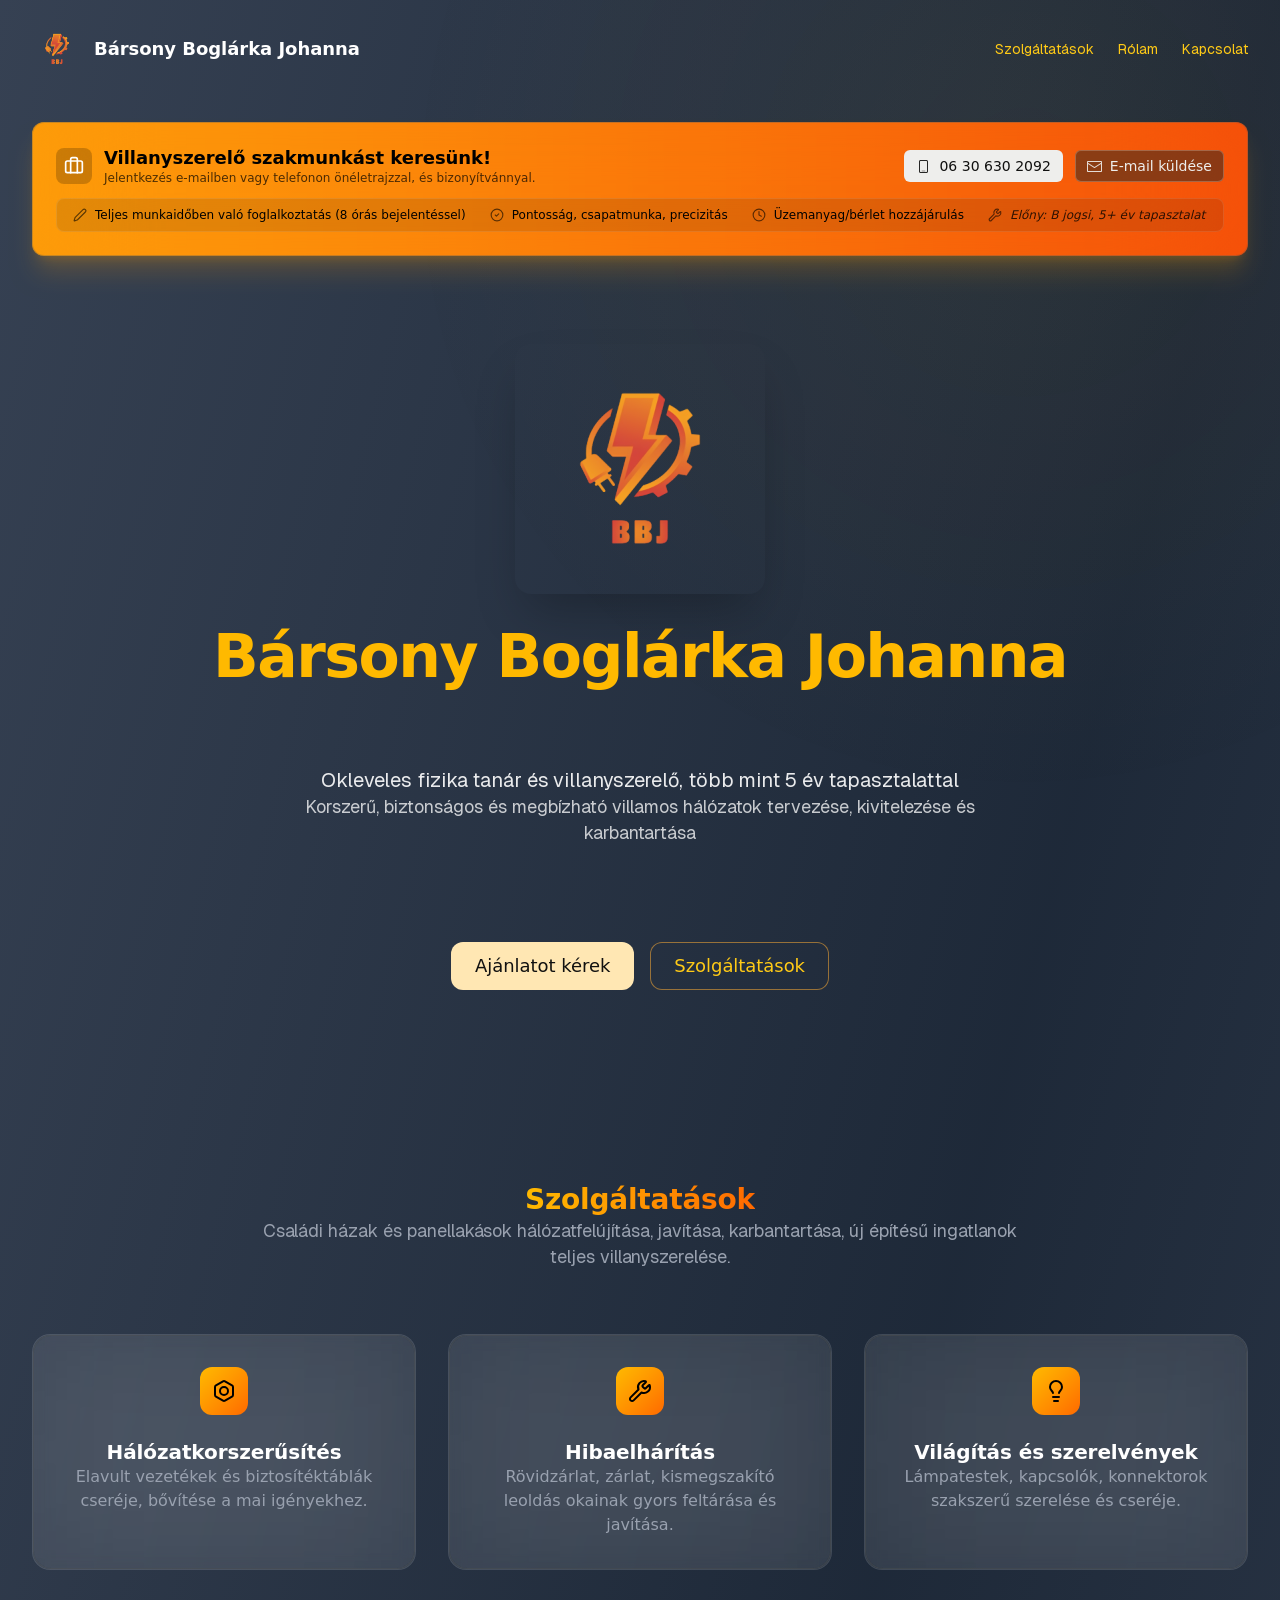
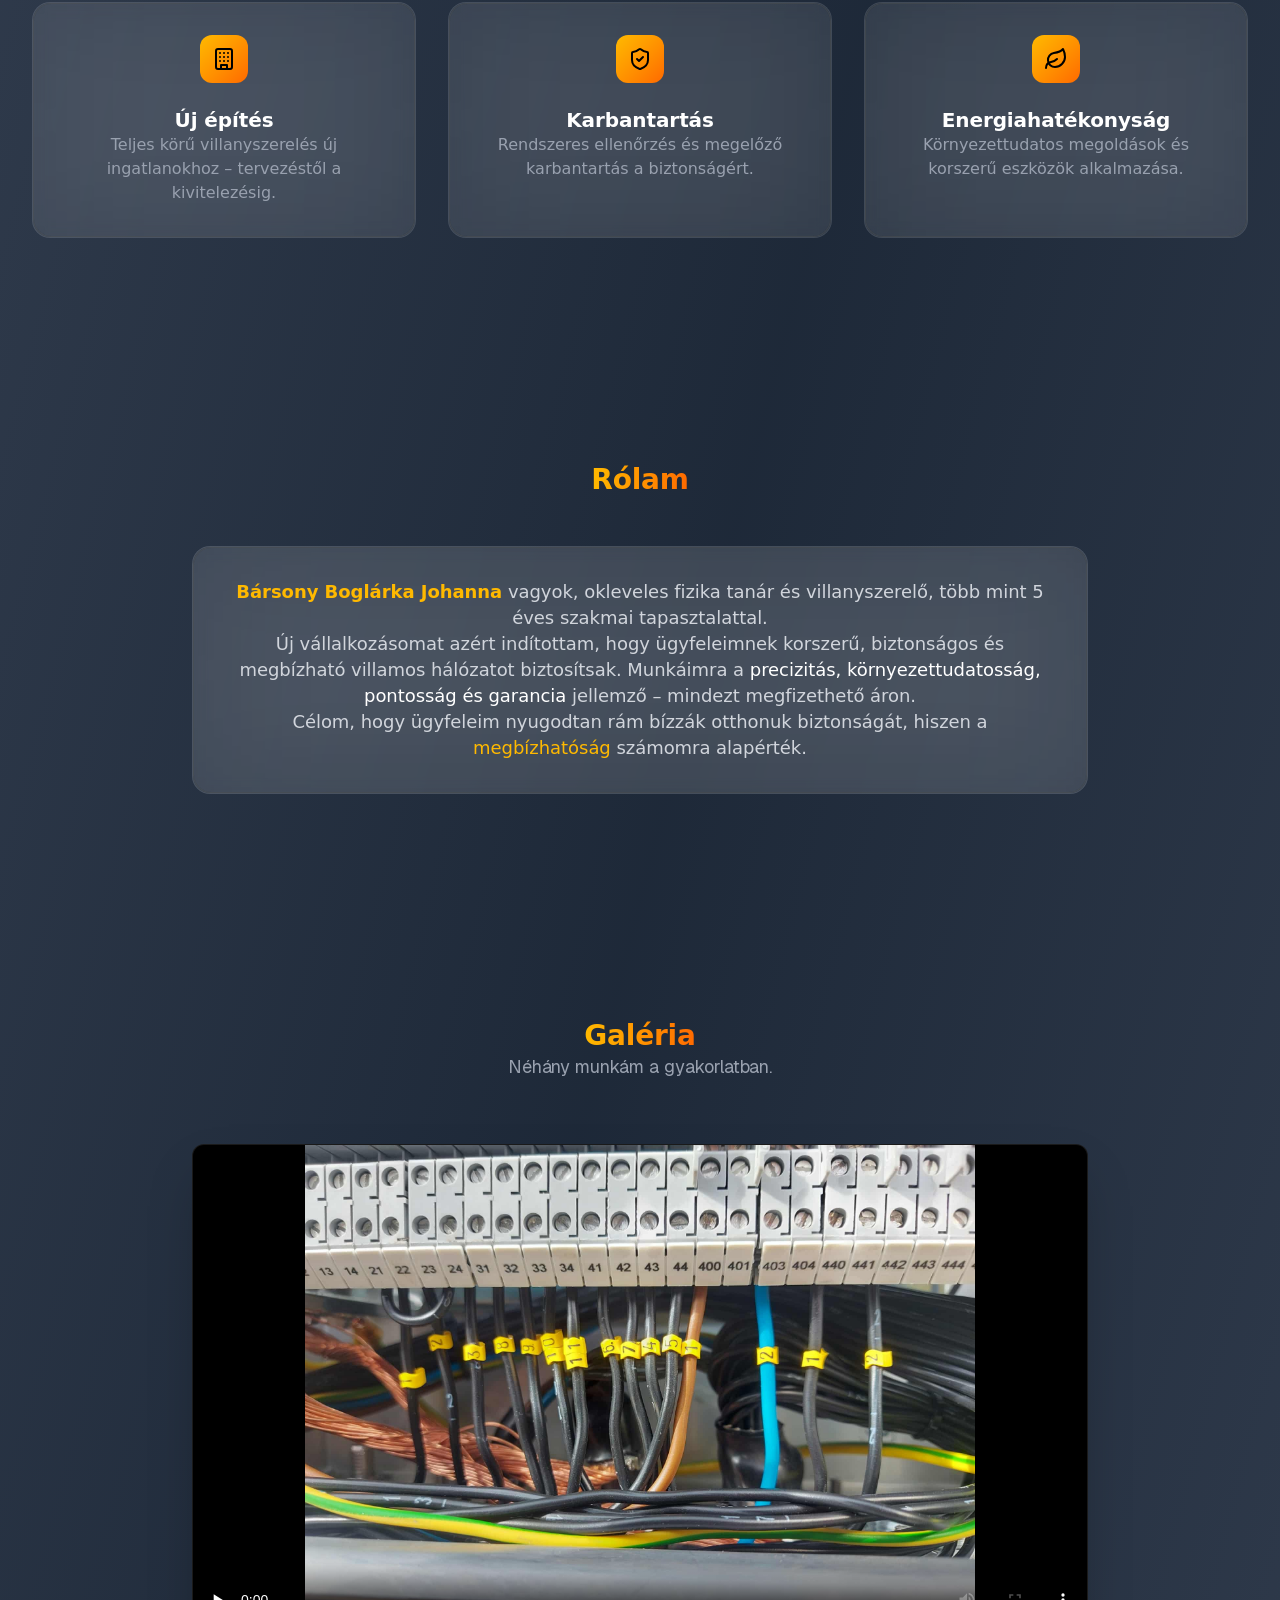
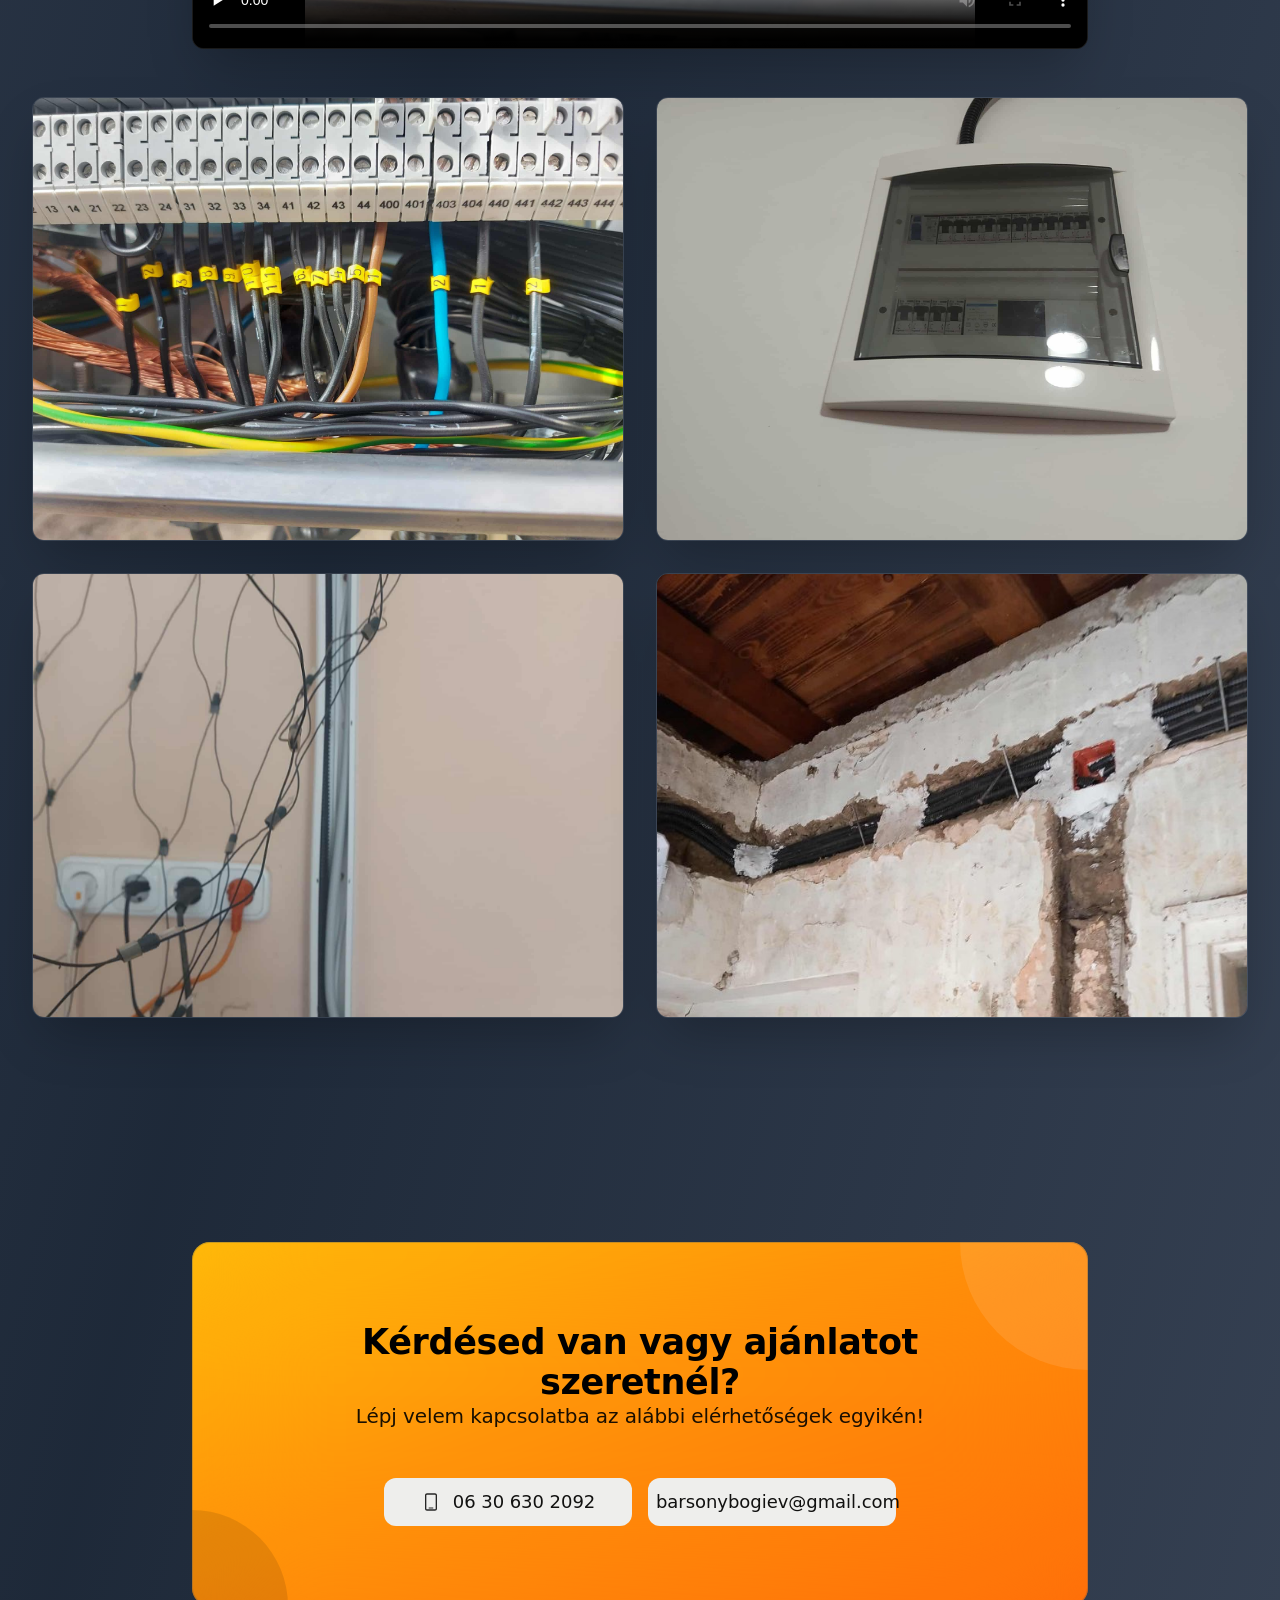
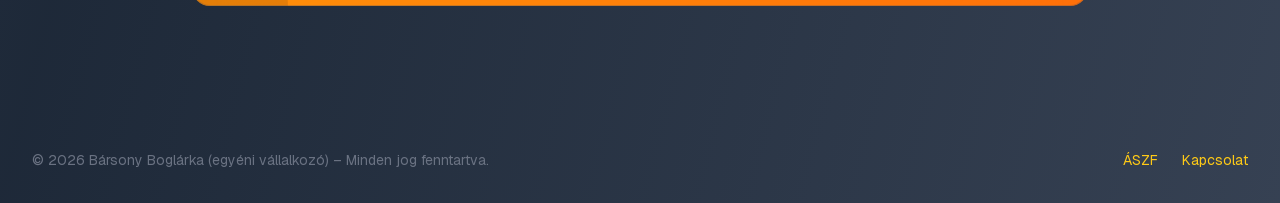
==== commit 6fff394e: "Allashirdetes modositas" ====
--- a/index.html
+++ b/index.html
@@ -1 +1 @@
-<!DOCTYPE html><!--4laF_sncJS1PlMaqQnl91--><html lang="hu"><head><meta charSet="utf-8"/><meta name="viewport" content="width=device-width, initial-scale=1"/><link rel="preload" href="./_next/static/media/797e433ab948586e-s.p.dbea232f.woff2" as="font" crossorigin="" type="font/woff2"/><link rel="preload" href="./_next/static/media/caa3a2e1cccd8315-s.p.853070df.woff2" as="font" crossorigin="" type="font/woff2"/><link rel="preload" as="image" href="./logo.png"/><link rel="stylesheet" href="./_next/static/chunks/2473c16c0c2f6b5f.css" data-precedence="next"/><link rel="stylesheet" href="./_next/static/chunks/5fb2533fa7dc5a53.css" data-precedence="next"/><link rel="stylesheet" href="./_next/static/chunks/1904e5cf0aed4ab3.css" data-precedence="next"/><link rel="preload" as="script" fetchPriority="low" href="./_next/static/chunks/fe3f2450291aa430.js"/><script src="./_next/static/chunks/5592d58f8ed7c8fb.js" async=""></script><script src="./_next/static/chunks/ea7ab0dba7b47d7c.js" async=""></script><script src="./_next/static/chunks/turbopack-44ceb4f3a45dde82.js" async=""></script><script src="./_next/static/chunks/c2971347e5d57a56.js" async=""></script><script src="./_next/static/chunks/ff1a16fafef87110.js" async=""></script><script src="./_next/static/chunks/7dd66bdf8a7e5707.js" async=""></script><script src="./_next/static/chunks/4fcaf8c2a7d2dfb4.js" async=""></script><meta name="next-size-adjust" content=""/><title>Bársony Boglárka Johanna – Villanyszerelő</title><meta name="description" content="Okleveles fizika tanár és villanyszerelő. Korszerű, biztonságos és megbízható villamos hálózatok tervezése, kivitelezése és karbantartása 5+ év tapasztalattal."/><link rel="icon" href="/favicon.ico?favicon.98427d42.ico" sizes="48x48" type="image/x-icon"/><script src="./_next/static/chunks/a6dad97d9634a72d.js" noModule=""></script></head><body class="geist_a71539c9-module__T19VSG__variable geist_mono_8d43a2aa-module__8Li5zG__variable antialiased"><div hidden=""><!--$--><!--/$--></div><div data-is-root-theme="true" data-accent-color="amber" data-gray-color="sand" data-has-background="true" data-panel-background="translucent" data-radius="large" data-scaling="100%" class="radix-themes dark"><div class="min-h-screen flex flex-col font-sans bg-gradient-to-br from-gray-700 via-gray-800 to-gray-700 text-white relative overflow-x-hidden"><div class="fixed inset-0 bg-[radial-gradient(circle_at_80%_20%,rgba(251,191,36,0.05),transparent_50%)] pointer-events-none"></div><header class="w-full relative z-10"><div class="max-w-7xl mx-auto px-6 sm:px-8 py-6"><div class="rt-Flex rt-r-ai-center rt-r-jc-space-between"><div class="rt-Flex rt-r-ai-center rt-r-gap-3"><img alt="Logó" width="50" height="50" decoding="async" data-nimg="1" class="rounded-md" style="color:transparent" src="./logo.png"/><h1 class="rt-Heading rt-r-size-4">Bársony Boglárka Johanna</h1></div><nav class="hidden sm:flex gap-6 text-sm"><a data-accent-color="" href="#szolgaltatasok" class="rt-Text rt-reset rt-Link rt-underline-auto">Szolgáltatások</a><a data-accent-color="" href="#rolam" class="rt-Text rt-reset rt-Link rt-underline-auto">Rólam</a><a data-accent-color="" href="#kapcsolat" class="rt-Text rt-reset rt-Link rt-underline-auto">Kapcsolat</a></nav></div></div></header><main class="flex-1 relative z-10"><section class="w-full pt-6 pb-2"><div class="max-w-7xl mx-auto px-6 sm:px-8"><div class="rt-reset rt-BaseCard rt-Card rt-r-size-2 rt-variant-surface relative overflow-hidden border-none bg-gradient-to-r from-amber-500 to-orange-600 shadow-xl shadow-amber-500/20"><div class="rt-Flex rt-r-fd-column rt-r-gap-3 p-2"><div class="rt-Flex rt-r-ai-center rt-r-jc-space-between rt-r-fw-wrap rt-r-gap-4"><div class="rt-Flex rt-r-ai-center rt-r-gap-3"><div class="p-2 bg-black/20 rounded-lg backdrop-blur-md"><svg xmlns="http://www.w3.org/2000/svg" width="20" height="20" viewBox="0 0 24 24" fill="none" stroke="currentColor" stroke-width="2" stroke-linecap="round" stroke-linejoin="round" class="lucide lucide-briefcase text-white" aria-hidden="true"><path d="M16 20V4a2 2 0 0 0-2-2h-4a2 2 0 0 0-2 2v16"></path><rect width="20" height="14" x="2" y="6" rx="2"></rect></svg></div><div><h1 class="rt-Heading rt-r-size-4 text-black font-bold">Villanyszerelő szakmunkást keresünk!</h1><p class="rt-Text rt-r-size-1 text-black/70 font-medium">Jelentkezés e-mailben vagy telefonon önéletrajzzal</p></div></div><div class="rt-Flex rt-r-ai-center rt-r-gap-3"><a href="tel:+36306302092" class="rt-reset rt-BaseButton rt-r-size-2 rt-variant-solid rt-high-contrast rt-Button hover:scale-105 transition-all shadow-md flex items-center gap-2" data-accent-color="gray"><svg width="15" height="15" viewBox="0 0 15 15" fill="none" xmlns="http://www.w3.org/2000/svg"><path d="M4 2.5C4 2.22386 4.22386 2 4.5 2H10.5C10.7761 2 11 2.22386 11 2.5V12.5C11 12.7761 10.7761 13 10.5 13H4.5C4.22386 13 4 12.7761 4 12.5V2.5ZM4.5 1C3.67157 1 3 1.67157 3 2.5V12.5C3 13.3284 3.67157 14 4.5 14H10.5C11.3284 14 12 13.3284 12 12.5V2.5C12 1.67157 11.3284 1 10.5 1H4.5ZM6 11.65C5.8067 11.65 5.65 11.8067 5.65 12C5.65 12.1933 5.8067 12.35 6 12.35H9C9.1933 12.35 9.35 12.1933 9.35 12C9.35 11.8067 9.1933 11.65 9 11.65H6Z" fill="currentColor" fill-rule="evenodd" clip-rule="evenodd"></path></svg> 06 30 630 2092</a><a href="mailto:barsonybogiev@gmail.com" class="rt-reset rt-BaseButton rt-r-size-2 rt-variant-surface rt-high-contrast rt-Button hover:bg-black/10 transition-all px-3 flex items-center gap-2 text-xs font-bold" data-accent-color="gray"><svg width="15" height="15" viewBox="0 0 15 15" fill="none" xmlns="http://www.w3.org/2000/svg"><path d="M1 2C0.447715 2 0 2.44772 0 3V12C0 12.5523 0.447715 13 1 13H14C14.5523 13 15 12.5523 15 12V3C15 2.44772 14.5523 2 14 2H1ZM1 3L14 3V3.92494C13.9174 3.92486 13.8338 3.94751 13.7589 3.99505L7.5 7.96703L1.24112 3.99505C1.16621 3.94751 1.0826 3.92486 1 3.92494V3ZM1 4.90797V12H14V4.90797L7.74112 8.87995C7.59394 8.97335 7.40606 8.97335 7.25888 8.87995L1 4.90797Z" fill="currentColor" fill-rule="evenodd" clip-rule="evenodd"></path></svg> E-mail küldése</a></div></div><div class="flex flex-wrap items-center gap-x-6 gap-y-2 py-2 px-4 bg-black/10 rounded-lg border border-white/10"><div class="rt-Flex rt-r-ai-center rt-r-gap-2"><svg xmlns="http://www.w3.org/2000/svg" width="14" height="14" viewBox="0 0 24 24" fill="none" stroke="currentColor" stroke-width="2" stroke-linecap="round" stroke-linejoin="round" class="lucide lucide-circle-check text-black/60" aria-hidden="true"><circle cx="12" cy="12" r="10"></circle><path d="m9 12 2 2 4-4"></path></svg><span class="rt-Text rt-r-size-1 text-black font-medium">Pontosság, csapatmunka</span></div><div class="rt-Flex rt-r-ai-center rt-r-gap-2"><svg xmlns="http://www.w3.org/2000/svg" width="14" height="14" viewBox="0 0 24 24" fill="none" stroke="currentColor" stroke-width="2" stroke-linecap="round" stroke-linejoin="round" class="lucide lucide-clock text-black/60" aria-hidden="true"><path d="M12 6v6l4 2"></path><circle cx="12" cy="12" r="10"></circle></svg><span class="rt-Text rt-r-size-1 text-black font-medium">Üzemanyag/bérlet hozzájárulás</span></div><div class="rt-Flex rt-r-ai-center rt-r-gap-2"><svg xmlns="http://www.w3.org/2000/svg" width="14" height="14" viewBox="0 0 24 24" fill="none" stroke="currentColor" stroke-width="2" stroke-linecap="round" stroke-linejoin="round" class="lucide lucide-wrench text-black/60" aria-hidden="true"><path d="M14.7 6.3a1 1 0 0 0 0 1.4l1.6 1.6a1 1 0 0 0 1.4 0l3.106-3.105c.32-.322.863-.22.983.218a6 6 0 0 1-8.259 7.057l-7.91 7.91a1 1 0 0 1-2.999-3l7.91-7.91a6 6 0 0 1 7.057-8.259c.438.12.54.662.219.984z"></path></svg><span class="rt-Text rt-r-size-1 text-black/80 italic font-medium">Előny: B jogsi, 5+ év tapasztalat</span></div></div></div></div></div></section><section class="w-full relative"><div class="relative w-full py-16 sm:py-20"><div class="max-w-7xl mx-auto px-6 sm:px-8"><div class="flex flex-col items-center justify-center text-center"><div class="flex justify-center"><img alt="Logó" loading="lazy" width="250" height="250" decoding="async" data-nimg="1" class="rounded-2xl shadow-2xl" style="color:transparent" src="./logo.png"/></div><div class="max-w-4xl mt-6 sm:mt-8"><h1 class="rt-Heading rt-r-size-9 block text-amber-400">Bársony Boglárka Johanna</h1></div><div class="max-w-4xl mt-20"><div class="space-y-6"><p class="rt-Text rt-r-size-5 text-white/90 leading-relaxed max-w-3xl mx-auto">Okleveles fizika tanár és villanyszerelő, több mint 5 év tapasztalattal</p><p class="rt-Text rt-r-size-4 text-white/75 leading-relaxed max-w-2xl mx-auto">Korszerű, biztonságos és megbízható villamos hálózatok tervezése, kivitelezése és karbantartása</p></div></div><div class="flex flex-col sm:flex-row gap-4 justify-center items-center w-full max-w-md mt-20 sm:mt-24"><a href="#kapcsolat" class="rt-reset rt-BaseButton rt-r-size-4 rt-variant-solid rt-high-contrast rt-Button shadow-lg hover:shadow-xl transition-all w-full flex items-center justify-center" data-accent-color="amber">Ajánlatot kérek</a><a href="#szolgaltatasok" class="rt-reset rt-BaseButton rt-r-size-4 rt-variant-outline rt-Button border-white/20 text-white hover:bg-white/10 transition-all w-full flex items-center justify-center" data-accent-color="">Szolgáltatások</a></div></div></div></div></section><section id="szolgaltatasok" class="w-full"><div class="w-full py-20 sm:py-28"><div class="max-w-7xl mx-auto px-6 sm:px-8"><div class="flex flex-col items-center text-center mb-16 space-y-6"><h2 class="rt-Heading rt-r-size-7"><span class="text-transparent bg-clip-text bg-gradient-to-r from-amber-400 to-orange-500">Szolgáltatások</span></h2><p class="rt-Text rt-r-size-4 text-gray-400 max-w-3xl leading-relaxed">Családi házak és panellakások hálózatfelújítása, javítása, karbantartása, új építésű ingatlanok teljes villanyszerelése.</p></div><div class="grid grid-cols-1 md:grid-cols-2 lg:grid-cols-3 gap-8 justify-items-center"><div class="rt-reset rt-BaseCard rt-Card rt-r-size-4 rt-variant-surface w-full max-w-sm h-full flex flex-col items-center text-center hover:shadow-xl hover:-translate-y-1 transition-all duration-300 group border border-white/10 bg-white/[0.06] backdrop-blur-sm p-6"><div class="flex justify-center mb-6"><div class="w-12 h-12 bg-gradient-to-br from-amber-400 to-orange-500 rounded-xl flex items-center justify-center text-black group-hover:scale-110 transition-transform duration-300"><svg xmlns="http://www.w3.org/2000/svg" width="24" height="24" viewBox="0 0 24 24" fill="none" stroke="currentColor" stroke-width="2" stroke-linecap="round" stroke-linejoin="round" class="lucide lucide-bolt" aria-hidden="true"><path d="M21 16V8a2 2 0 0 0-1-1.73l-7-4a2 2 0 0 0-2 0l-7 4A2 2 0 0 0 3 8v8a2 2 0 0 0 1 1.73l7 4a2 2 0 0 0 2 0l7-4A2 2 0 0 0 21 16z"></path><circle cx="12" cy="12" r="4"></circle></svg></div></div><h3 class="rt-Heading rt-r-size-5 mb-4 text-white text-center">Hálózatkorszerűsítés</h3><p class="rt-Text rt-r-size-3 text-gray-400 leading-relaxed text-center">Elavult vezetékek és biztosítéktáblák cseréje, bővítése a mai igényekhez.</p></div><div class="rt-reset rt-BaseCard rt-Card rt-r-size-4 rt-variant-surface w-full max-w-sm h-full flex flex-col items-center text-center hover:shadow-xl hover:-translate-y-1 transition-all duration-300 group border border-white/10 bg-white/[0.06] backdrop-blur-sm p-6"><div class="flex justify-center mb-6"><div class="w-12 h-12 bg-gradient-to-br from-amber-400 to-orange-500 rounded-xl flex items-center justify-center text-black group-hover:scale-110 transition-transform duration-300"><svg xmlns="http://www.w3.org/2000/svg" width="24" height="24" viewBox="0 0 24 24" fill="none" stroke="currentColor" stroke-width="2" stroke-linecap="round" stroke-linejoin="round" class="lucide lucide-wrench" aria-hidden="true"><path d="M14.7 6.3a1 1 0 0 0 0 1.4l1.6 1.6a1 1 0 0 0 1.4 0l3.106-3.105c.32-.322.863-.22.983.218a6 6 0 0 1-8.259 7.057l-7.91 7.91a1 1 0 0 1-2.999-3l7.91-7.91a6 6 0 0 1 7.057-8.259c.438.12.54.662.219.984z"></path></svg></div></div><h3 class="rt-Heading rt-r-size-5 mb-4 text-white text-center">Hibaelhárítás</h3><p class="rt-Text rt-r-size-3 text-gray-400 leading-relaxed text-center">Rövidzárlat, zárlat, kismegszakító leoldás okainak gyors feltárása és javítása.</p></div><div class="rt-reset rt-BaseCard rt-Card rt-r-size-4 rt-variant-surface w-full max-w-sm h-full flex flex-col items-center text-center hover:shadow-xl hover:-translate-y-1 transition-all duration-300 group border border-white/10 bg-white/[0.06] backdrop-blur-sm p-6"><div class="flex justify-center mb-6"><div class="w-12 h-12 bg-gradient-to-br from-amber-400 to-orange-500 rounded-xl flex items-center justify-center text-black group-hover:scale-110 transition-transform duration-300"><svg xmlns="http://www.w3.org/2000/svg" width="24" height="24" viewBox="0 0 24 24" fill="none" stroke="currentColor" stroke-width="2" stroke-linecap="round" stroke-linejoin="round" class="lucide lucide-lightbulb" aria-hidden="true"><path d="M15 14c.2-1 .7-1.7 1.5-2.5 1-.9 1.5-2.2 1.5-3.5A6 6 0 0 0 6 8c0 1 .2 2.2 1.5 3.5.7.7 1.3 1.5 1.5 2.5"></path><path d="M9 18h6"></path><path d="M10 22h4"></path></svg></div></div><h3 class="rt-Heading rt-r-size-5 mb-4 text-white text-center">Világítás és szerelvények</h3><p class="rt-Text rt-r-size-3 text-gray-400 leading-relaxed text-center">Lámpatestek, kapcsolók, konnektorok szakszerű szerelése és cseréje.</p></div><div class="rt-reset rt-BaseCard rt-Card rt-r-size-4 rt-variant-surface w-full max-w-sm h-full flex flex-col items-center text-center hover:shadow-xl hover:-translate-y-1 transition-all duration-300 group border border-white/10 bg-white/[0.06] backdrop-blur-sm p-6"><div class="flex justify-center mb-6"><div class="w-12 h-12 bg-gradient-to-br from-amber-400 to-orange-500 rounded-xl flex items-center justify-center text-black group-hover:scale-110 transition-transform duration-300"><svg xmlns="http://www.w3.org/2000/svg" width="24" height="24" viewBox="0 0 24 24" fill="none" stroke="currentColor" stroke-width="2" stroke-linecap="round" stroke-linejoin="round" class="lucide lucide-building" aria-hidden="true"><rect width="16" height="20" x="4" y="2" rx="2" ry="2"></rect><path d="M9 22v-4h6v4"></path><path d="M8 6h.01"></path><path d="M16 6h.01"></path><path d="M12 6h.01"></path><path d="M12 10h.01"></path><path d="M12 14h.01"></path><path d="M16 10h.01"></path><path d="M16 14h.01"></path><path d="M8 10h.01"></path><path d="M8 14h.01"></path></svg></div></div><h3 class="rt-Heading rt-r-size-5 mb-4 text-white text-center">Új építés</h3><p class="rt-Text rt-r-size-3 text-gray-400 leading-relaxed text-center">Teljes körű villanyszerelés új ingatlanokhoz – tervezéstől a kivitelezésig.</p></div><div class="rt-reset rt-BaseCard rt-Card rt-r-size-4 rt-variant-surface w-full max-w-sm h-full flex flex-col items-center text-center hover:shadow-xl hover:-translate-y-1 transition-all duration-300 group border border-white/10 bg-white/[0.06] backdrop-blur-sm p-6"><div class="flex justify-center mb-6"><div class="w-12 h-12 bg-gradient-to-br from-amber-400 to-orange-500 rounded-xl flex items-center justify-center text-black group-hover:scale-110 transition-transform duration-300"><svg xmlns="http://www.w3.org/2000/svg" width="24" height="24" viewBox="0 0 24 24" fill="none" stroke="currentColor" stroke-width="2" stroke-linecap="round" stroke-linejoin="round" class="lucide lucide-shield-check" aria-hidden="true"><path d="M20 13c0 5-3.5 7.5-7.66 8.95a1 1 0 0 1-.67-.01C7.5 20.5 4 18 4 13V6a1 1 0 0 1 1-1c2 0 4.5-1.2 6.24-2.72a1.17 1.17 0 0 1 1.52 0C14.51 3.81 17 5 19 5a1 1 0 0 1 1 1z"></path><path d="m9 12 2 2 4-4"></path></svg></div></div><h3 class="rt-Heading rt-r-size-5 mb-4 text-white text-center">Karbantartás</h3><p class="rt-Text rt-r-size-3 text-gray-400 leading-relaxed text-center">Rendszeres ellenőrzés és megelőző karbantartás a biztonságért.</p></div><div class="rt-reset rt-BaseCard rt-Card rt-r-size-4 rt-variant-surface w-full max-w-sm h-full flex flex-col items-center text-center hover:shadow-xl hover:-translate-y-1 transition-all duration-300 group border border-white/10 bg-white/[0.06] backdrop-blur-sm p-6"><div class="flex justify-center mb-6"><div class="w-12 h-12 bg-gradient-to-br from-amber-400 to-orange-500 rounded-xl flex items-center justify-center text-black group-hover:scale-110 transition-transform duration-300"><svg xmlns="http://www.w3.org/2000/svg" width="24" height="24" viewBox="0 0 24 24" fill="none" stroke="currentColor" stroke-width="2" stroke-linecap="round" stroke-linejoin="round" class="lucide lucide-leaf" aria-hidden="true"><path d="M11 20A7 7 0 0 1 9.8 6.1C15.5 5 17 4.48 19 2c1 2 2 4.18 2 8 0 5.5-4.78 10-10 10Z"></path><path d="M2 21c0-3 1.85-5.36 5.08-6C9.5 14.52 12 13 13 12"></path></svg></div></div><h3 class="rt-Heading rt-r-size-5 mb-4 text-white text-center">Energiahatékonyság</h3><p class="rt-Text rt-r-size-3 text-gray-400 leading-relaxed text-center">Környezettudatos megoldások és korszerű eszközök alkalmazása.</p></div></div></div></div></section><section id="rolam" class="w-full relative"><div class="relative w-full py-20 sm:py-28"><div class="max-w-5xl mx-auto px-6 sm:px-8"><div class="flex flex-col items-center"><div class="text-center mb-12"><h2 class="rt-Heading rt-r-size-7 mb-6"><span class="text-transparent bg-clip-text bg-gradient-to-r from-amber-400 to-orange-500">Rólam</span></h2></div><div class="w-full max-w-4xl"><div class="rt-reset rt-BaseCard rt-Card rt-r-size-4 rt-variant-surface bg-white/[0.08] border border-white/10 backdrop-blur-sm"><div class="space-y-8 text-gray-300 text-center"><p class="rt-Text rt-r-size-4 leading-relaxed"><span class="text-amber-400 font-semibold">Bársony Boglárka Johanna</span> vagyok, okleveles fizika tanár és villanyszerelő, több mint 5 éves szakmai tapasztalattal.</p><p class="rt-Text rt-r-size-4 leading-relaxed">Új vállalkozásomat azért indítottam, hogy ügyfeleimnek korszerű, biztonságos és megbízható villamos hálózatot biztosítsak. Munkáimra a <span class="text-white font-medium">precizitás, környezettudatosság, pontosság és garancia</span> jellemző – mindezt megfizethető áron.</p><p class="rt-Text rt-r-size-4 leading-relaxed">Célom, hogy ügyfeleim nyugodtan rám bízzák otthonuk biztonságát, hiszen a <span class="text-amber-400 font-medium">megbízhatóság</span> számomra alapérték.</p></div></div></div></div></div></div></section><section class="w-full"><div class="w-full py-20 sm:py-28"><div class="max-w-7xl mx-auto px-6 sm:px-8"><div class="flex flex-col items-center text-center mb-16 space-y-6"><h2 class="rt-Heading rt-r-size-7"><span class="text-transparent bg-clip-text bg-gradient-to-r from-amber-400 to-orange-500">Galéria</span></h2><p class="rt-Text rt-r-size-4 text-gray-400 max-w-3xl leading-relaxed">Néhány munkám a gyakorlatban.</p></div><div class="mb-12 max-w-4xl mx-auto"><div class="relative rounded-xl overflow-hidden shadow-2xl border border-white/10 bg-black"><div class="relative w-full" style="padding-bottom:56.25%"><video controls="" class="absolute inset-0 w-full h-full object-contain" preload="none" poster="./assets/1000001049.jpg"><source src="./assets/1000001054.mp4" type="video/mp4"/>A böngésződ nem támogatja a videó lejátszását.</video></div></div></div><div class="grid grid-cols-1 md:grid-cols-2 gap-8"><div class="relative rounded-xl overflow-hidden shadow-2xl border border-white/10"><div class="relative w-full" style="padding-bottom:75%"><img alt="Villanyszerelési munka 1" loading="lazy" decoding="async" data-nimg="fill" class="object-cover hover:scale-105 transition-transform duration-300" style="position:absolute;height:100%;width:100%;left:0;top:0;right:0;bottom:0;color:transparent" src="./assets/1000001049.jpg"/></div></div><div class="relative rounded-xl overflow-hidden shadow-2xl border border-white/10"><div class="relative w-full" style="padding-bottom:75%"><img alt="Villanyszerelési munka 2" loading="lazy" decoding="async" data-nimg="fill" class="object-cover hover:scale-105 transition-transform duration-300" style="position:absolute;height:100%;width:100%;left:0;top:0;right:0;bottom:0;color:transparent" src="./assets/1000001050.jpg"/></div></div><div class="relative rounded-xl overflow-hidden shadow-2xl border border-white/10"><div class="relative w-full" style="padding-bottom:75%"><img alt="Villanyszerelési munka 3" loading="lazy" decoding="async" data-nimg="fill" class="object-cover hover:scale-105 transition-transform duration-300" style="position:absolute;height:100%;width:100%;left:0;top:0;right:0;bottom:0;color:transparent" src="./assets/1000001052.jpg"/></div></div><div class="relative rounded-xl overflow-hidden shadow-2xl border border-white/10"><div class="relative w-full" style="padding-bottom:75%"><img alt="Villanyszerelési munka 4" loading="lazy" decoding="async" data-nimg="fill" class="object-cover hover:scale-105 transition-transform duration-300" style="position:absolute;height:100%;width:100%;left:0;top:0;right:0;bottom:0;color:transparent" src="./assets/1000001053.jpg"/></div></div></div></div></div></section><section id="kapcsolat" class="w-full"><div class="w-full py-20 sm:py-28"><div class="max-w-5xl mx-auto px-6 sm:px-8"><div class="flex justify-center"><div class="rt-reset rt-BaseCard rt-Card rt-r-size-4 rt-variant-surface w-full max-w-4xl bg-gradient-to-br from-amber-400 via-orange-400 to-orange-500 text-black relative overflow-hidden"><div class="absolute top-0 right-0 w-64 h-64 bg-white/10 rounded-full -translate-y-32 translate-x-32"></div><div class="absolute bottom-0 left-0 w-48 h-48 bg-black/10 rounded-full translate-y-24 -translate-x-24"></div><div class="relative p-8 md:p-12"><div class="flex flex-col items-center text-center space-y-8"><h1 class="rt-Heading rt-r-size-8 font-bold">Kérdésed van vagy ajánlatot szeretnél?</h1><p class="rt-Text rt-r-size-5 opacity-90 leading-relaxed max-w-2xl">Lépj velem kapcsolatba az alábbi elérhetőségek egyikén!</p><div class="grid grid-cols-1 sm:grid-cols-2 gap-4 w-full max-w-lg mt-12"><a href="tel:+36306302092" class="rt-reset rt-BaseButton rt-r-size-4 rt-variant-solid rt-high-contrast rt-Button w-full shadow-lg hover:shadow-xl transition-all flex items-center justify-center gap-3" data-accent-color="gray"><svg width="15" height="15" viewBox="0 0 15 15" fill="none" xmlns="http://www.w3.org/2000/svg" class="w-5 h-5"><path d="M4 2.5C4 2.22386 4.22386 2 4.5 2H10.5C10.7761 2 11 2.22386 11 2.5V12.5C11 12.7761 10.7761 13 10.5 13H4.5C4.22386 13 4 12.7761 4 12.5V2.5ZM4.5 1C3.67157 1 3 1.67157 3 2.5V12.5C3 13.3284 3.67157 14 4.5 14H10.5C11.3284 14 12 13.3284 12 12.5V2.5C12 1.67157 11.3284 1 10.5 1H4.5ZM6 11.65C5.8067 11.65 5.65 11.8067 5.65 12C5.65 12.1933 5.8067 12.35 6 12.35H9C9.1933 12.35 9.35 12.1933 9.35 12C9.35 11.8067 9.1933 11.65 9 11.65H6Z" fill="currentColor" fill-rule="evenodd" clip-rule="evenodd"></path></svg> 06 30 630 2092</a><a href="mailto:barsonybogiev@gmail.com" class="rt-reset rt-BaseButton rt-r-size-4 rt-variant-solid rt-high-contrast rt-Button w-full shadow-lg hover:shadow-xl transition-all flex items-center justify-center gap-3" data-accent-color="gray"><svg width="15" height="15" viewBox="0 0 15 15" fill="none" xmlns="http://www.w3.org/2000/svg" class="w-5 h-5"><path d="M1 2C0.447715 2 0 2.44772 0 3V12C0 12.5523 0.447715 13 1 13H14C14.5523 13 15 12.5523 15 12V3C15 2.44772 14.5523 2 14 2H1ZM1 3L14 3V3.92494C13.9174 3.92486 13.8338 3.94751 13.7589 3.99505L7.5 7.96703L1.24112 3.99505C1.16621 3.94751 1.0826 3.92486 1 3.92494V3ZM1 4.90797V12H14V4.90797L7.74112 8.87995C7.59394 8.97335 7.40606 8.97335 7.25888 8.87995L1 4.90797Z" fill="currentColor" fill-rule="evenodd" clip-rule="evenodd"></path></svg>barsonybogiev@gmail.com</a></div></div></div></div></div></div></div></section></main><footer class="w-full relative z-10"><div class="max-w-7xl mx-auto px-6 sm:px-8 py-8"><div class="flex flex-col sm:flex-row items-center justify-between gap-4 text-sm"><div class="flex justify-center sm:justify-start"><span class="rt-Text text-gray-500 text-center">© <!-- -->2026<!-- --> Bársony Boglárka (egyéni vállalkozó) – Minden jog fenntartva.</span></div><div class="flex items-center justify-center gap-6"><a data-accent-color="" href="./aszf.docx" target="_blank" rel="noopener noreferrer" class="rt-Text rt-reset rt-Link rt-underline-auto text-gray-500 hover:text-white transition-colors">ÁSZF</a><a data-accent-color="" href="#kapcsolat" class="rt-Text rt-reset rt-Link rt-underline-auto text-gray-500 hover:text-white transition-colors">Kapcsolat</a></div></div></div></footer></div><!--$--><!--/$--></div><script src="./_next/static/chunks/fe3f2450291aa430.js" id="_R_" async=""></script><script>(self.__next_f=self.__next_f||[]).push([0])</script><script>self.__next_f.push([1,"1:\"$Sreact.fragment\"\n2:I[74547,[\"./_next/static/chunks/c2971347e5d57a56.js\"],\"Theme\"]\n3:I[39756,[\"./_next/static/chunks/ff1a16fafef87110.js\",\"./_next/static/chunks/7dd66bdf8a7e5707.js\"],\"default\"]\n4:I[37457,[\"./_next/static/chunks/ff1a16fafef87110.js\",\"./_next/static/chunks/7dd66bdf8a7e5707.js\"],\"default\"]\n5:I[5500,[\"./_next/static/chunks/c2971347e5d57a56.js\",\"./_next/static/chunks/4fcaf8c2a7d2dfb4.js\"],\"Image\"]\n14:I[68027,[\"./_next/static/chunks/c2971347e5d57a56.js\"],\"default\"]\n:HL[\"./_next/static/chunks/2473c16c0c2f6b5f.css\",\"style\"]\n:HL[\"./_next/static/chunks/5fb2533fa7dc5a53.css\",\"style\"]\n:HL[\"./_next/static/chunks/1904e5cf0aed4ab3.css\",\"style\"]\n:HL[\"./_next/static/media/797e433ab948586e-s.p.dbea232f.woff2\",\"font\",{\"crossOrigin\":\"\",\"type\":\"font/woff2\"}]\n:HL[\"./_next/static/media/caa3a2e1cccd8315-s.p.853070df.woff2\",\"font\",{\"crossOrigin\":\"\",\"type\":\"font/woff2\"}]\n"])</script><script>self.__next_f.push([1,"0:{\"P\":null,\"b\":\"4laF-sncJS1PlMaqQnl91\",\"p\":\".\",\"c\":[\"\",\"\"],\"i\":false,\"f\":[[[\"\",{\"children\":[\"__PAGE__\",{}]},\"$undefined\",\"$undefined\",true],[\"\",[\"$\",\"$1\",\"c\",{\"children\":[[[\"$\",\"link\",\"0\",{\"rel\":\"stylesheet\",\"href\":\"./_next/static/chunks/2473c16c0c2f6b5f.css\",\"precedence\":\"next\",\"crossOrigin\":\"$undefined\",\"nonce\":\"$undefined\"}],[\"$\",\"link\",\"1\",{\"rel\":\"stylesheet\",\"href\":\"./_next/static/chunks/5fb2533fa7dc5a53.css\",\"precedence\":\"next\",\"crossOrigin\":\"$undefined\",\"nonce\":\"$undefined\"}],[\"$\",\"link\",\"2\",{\"rel\":\"stylesheet\",\"href\":\"./_next/static/chunks/1904e5cf0aed4ab3.css\",\"precedence\":\"next\",\"crossOrigin\":\"$undefined\",\"nonce\":\"$undefined\"}],[\"$\",\"script\",\"script-0\",{\"src\":\"./_next/static/chunks/c2971347e5d57a56.js\",\"async\":true,\"nonce\":\"$undefined\"}]],[\"$\",\"html\",null,{\"lang\":\"hu\",\"children\":[\"$\",\"body\",null,{\"className\":\"geist_a71539c9-module__T19VSG__variable geist_mono_8d43a2aa-module__8Li5zG__variable antialiased\",\"children\":[\"$\",\"$L2\",null,{\"appearance\":\"dark\",\"accentColor\":\"amber\",\"grayColor\":\"sand\",\"radius\":\"large\",\"scaling\":\"100%\",\"panelBackground\":\"translucent\",\"children\":[\"$\",\"$L3\",null,{\"parallelRouterKey\":\"children\",\"error\":\"$undefined\",\"errorStyles\":\"$undefined\",\"errorScripts\":\"$undefined\",\"template\":[\"$\",\"$L4\",null,{}],\"templateStyles\":\"$undefined\",\"templateScripts\":\"$undefined\",\"notFound\":[[[\"$\",\"title\",null,{\"children\":\"404: This page could not be found.\"}],[\"$\",\"div\",null,{\"style\":{\"fontFamily\":\"system-ui,\\\"Segoe UI\\\",Roboto,Helvetica,Arial,sans-serif,\\\"Apple Color Emoji\\\",\\\"Segoe UI Emoji\\\"\",\"height\":\"100vh\",\"textAlign\":\"center\",\"display\":\"flex\",\"flexDirection\":\"column\",\"alignItems\":\"center\",\"justifyContent\":\"center\"},\"children\":[\"$\",\"div\",null,{\"children\":[[\"$\",\"style\",null,{\"dangerouslySetInnerHTML\":{\"__html\":\"body{color:#000;background:#fff;margin:0}.next-error-h1{border-right:1px solid rgba(0,0,0,.3)}@media (prefers-color-scheme:dark){body{color:#fff;background:#000}.next-error-h1{border-right:1px solid rgba(255,255,255,.3)}}\"}}],[\"$\",\"h1\",null,{\"className\":\"next-error-h1\",\"style\":{\"display\":\"inline-block\",\"margin\":\"0 20px 0 0\",\"padding\":\"0 23px 0 0\",\"fontSize\":24,\"fontWeight\":500,\"verticalAlign\":\"top\",\"lineHeight\":\"49px\"},\"children\":404}],[\"$\",\"div\",null,{\"style\":{\"display\":\"inline-block\"},\"children\":[\"$\",\"h2\",null,{\"style\":{\"fontSize\":14,\"fontWeight\":400,\"lineHeight\":\"49px\",\"margin\":0},\"children\":\"This page could not be found.\"}]}]]}]}]],[]],\"forbidden\":\"$undefined\",\"unauthorized\":\"$undefined\"}]}]}]}]]}],{\"children\":[\"__PAGE__\",[\"$\",\"$1\",\"c\",{\"children\":[[\"$\",\"div\",null,{\"className\":\"min-h-screen flex flex-col font-sans bg-gradient-to-br from-gray-700 via-gray-800 to-gray-700 text-white relative overflow-x-hidden\",\"children\":[[\"$\",\"div\",null,{\"className\":\"fixed inset-0 bg-[radial-gradient(circle_at_80%_20%,rgba(251,191,36,0.05),transparent_50%)] pointer-events-none\"}],[\"$\",\"header\",null,{\"className\":\"w-full relative z-10\",\"children\":[\"$\",\"div\",null,{\"className\":\"max-w-7xl mx-auto px-6 sm:px-8 py-6\",\"children\":[\"$\",\"div\",null,{\"children\":[[\"$\",\"div\",null,{\"children\":[[\"$\",\"$L5\",null,{\"src\":\"./logo.png\",\"alt\":\"Logó\",\"width\":50,\"height\":50,\"className\":\"rounded-md\",\"priority\":true}],[\"$\",\"h1\",null,{\"children\":\"Bársony Boglárka Johanna\",\"data-accent-color\":\"$undefined\",\"style\":\"$undefined\",\"ref\":null,\"className\":\"rt-Heading rt-r-size-4\"}]],\"style\":\"$undefined\",\"ref\":\"$undefined\",\"className\":\"rt-Flex rt-r-ai-center rt-r-gap-3\"}],[\"$\",\"nav\",null,{\"className\":\"hidden sm:flex gap-6 text-sm\",\"children\":[[\"$\",\"a\",null,{\"children\":\"Szolgáltatások\",\"data-accent-color\":\"\",\"href\":\"#szolgaltatasok\",\"style\":\"$undefined\",\"ref\":null,\"className\":\"rt-Text rt-reset rt-Link rt-underline-auto\"}],[\"$\",\"a\",null,{\"children\":\"Rólam\",\"data-accent-color\":\"\",\"href\":\"#rolam\",\"style\":\"$undefined\",\"ref\":null,\"className\":\"rt-Text rt-reset rt-Link rt-underline-auto\"}],[\"$\",\"a\",null,{\"children\":\"Kapcsolat\",\"data-accent-color\":\"\",\"href\":\"#kapcsolat\",\"style\":\"$undefined\",\"ref\":null,\"className\":\"rt-Text rt-reset rt-Link rt-underline-auto\"}]]}]],\"style\":\"$undefined\",\"ref\":\"$undefined\",\"className\":\"rt-Flex rt-r-ai-center rt-r-jc-space-between\"}]}]}],[\"$\",\"main\",null,{\"className\":\"flex-1 relative z-10\",\"children\":[[\"$\",\"section\",null,{\"className\":\"w-full pt-6 pb-2\",\"children\":[\"$\",\"div\",null,{\"className\":\"max-w-7xl mx-auto px-6 sm:px-8\",\"children\":[\"$\",\"div\",null,{\"ref\":\"$undefined\",\"children\":[\"$\",\"div\",null,{\"children\":[[\"$\",\"div\",null,{\"children\":[[\"$\",\"div\",null,{\"children\":[[\"$\",\"div\",null,{\"className\":\"p-2 bg-black/20 rounded-lg backdrop-blur-md\",\"children\":[\"$\",\"svg\",null,{\"ref\":\"$undefined\",\"xmlns\":\"http://www.w3.org/2000/svg\",\"width\":20,\"height\":20,\"viewBox\":\"0 0 24 24\",\"fill\":\"none\",\"stroke\":\"currentColor\",\"strokeWidth\":2,\"strokeLinecap\":\"round\",\"strokeLinejoin\":\"round\",\"className\":\"lucide lucide-briefcase text-white\",\"aria-hidden\":\"true\",\"children\":[\"$L6\",\"$L7\",\"$undefined\"]}]}],\"$L8\"],\"style\":\"$undefined\",\"ref\":\"$undefined\",\"className\":\"rt-Flex rt-r-ai-center rt-r-gap-3\"}],\"$L9\"],\"style\":\"$undefined\",\"ref\":\"$undefined\",\"className\":\"rt-Flex rt-r-ai-center rt-r-jc-space-between rt-r-fw-wrap rt-r-gap-4\"}],\"$La\"],\"style\":\"$undefined\",\"ref\":\"$undefined\",\"className\":\"rt-Flex rt-r-fd-column rt-r-gap-3 p-2\"}],\"style\":\"$undefined\",\"className\":\"rt-reset rt-BaseCard rt-Card rt-r-size-2 rt-variant-surface relative overflow-hidden border-none bg-gradient-to-r from-amber-500 to-orange-600 shadow-xl shadow-amber-500/20\"}]}]}],\"$Lb\",\"$Lc\",\"$Ld\",\"$Le\",\"$Lf\"]}],\"$L10\"]}],[\"$L11\"],\"$L12\"]}],{},null,false]},null,false],\"$L13\",false]],\"m\":\"$undefined\",\"G\":[\"$14\",[\"$L15\",\"$L16\",\"$L17\"]],\"s\":false,\"S\":true}\n"])</script><script>self.__next_f.push([1,"1e:I[97367,[\"./_next/static/chunks/ff1a16fafef87110.js\",\"./_next/static/chunks/7dd66bdf8a7e5707.js\"],\"OutletBoundary\"]\n20:I[11533,[\"./_next/static/chunks/ff1a16fafef87110.js\",\"./_next/static/chunks/7dd66bdf8a7e5707.js\"],\"AsyncMetadataOutlet\"]\n22:I[97367,[\"./_next/static/chunks/ff1a16fafef87110.js\",\"./_next/static/chunks/7dd66bdf8a7e5707.js\"],\"ViewportBoundary\"]\n24:I[97367,[\"./_next/static/chunks/ff1a16fafef87110.js\",\"./_next/static/chunks/7dd66bdf8a7e5707.js\"],\"MetadataBoundary\"]\n25:\"$Sreact.suspense\"\n6:[\"$\",\"path\",\"jecpp\",{\"d\":\"M16 20V4a2 2 0 0 0-2-2h-4a2 2 0 0 0-2 2v16\"}]\n7:[\"$\",\"rect\",\"i6l2r4\",{\"width\":\"20\",\"height\":\"14\",\"x\":\"2\",\"y\":\"6\",\"rx\":\"2\"}]\n8:[\"$\",\"div\",null,{\"children\":[[\"$\",\"h1\",null,{\"children\":\"Villanyszerelő szakmunkást keresünk!\",\"data-accent-color\":\"$undefined\",\"style\":\"$undefined\",\"ref\":null,\"className\":\"rt-Heading rt-r-size-4 text-black font-bold\"}],[\"$\",\"p\",null,{\"children\":\"Jelentkezés e-mailben vagy telefonon önéletrajzzal\",\"data-accent-color\":\"$undefined\",\"style\":\"$undefined\",\"ref\":null,\"className\":\"rt-Text rt-r-size-1 text-black/70 font-medium\"}]]}]\n"])</script><script>self.__next_f.push([1,"9:[\"$\",\"div\",null,{\"children\":[[\"$\",\"a\",null,{\"href\":\"tel:+36306302092\",\"className\":\"rt-reset rt-BaseButton rt-r-size-2 rt-variant-solid rt-high-contrast rt-Button hover:scale-105 transition-all shadow-md flex items-center gap-2\",\"children\":[[\"$\",\"svg\",null,{\"width\":\"15\",\"height\":\"15\",\"viewBox\":\"0 0 15 15\",\"fill\":\"none\",\"xmlns\":\"http://www.w3.org/2000/svg\",\"ref\":\"$undefined\",\"children\":[\"$\",\"path\",null,{\"d\":\"M4 2.5C4 2.22386 4.22386 2 4.5 2H10.5C10.7761 2 11 2.22386 11 2.5V12.5C11 12.7761 10.7761 13 10.5 13H4.5C4.22386 13 4 12.7761 4 12.5V2.5ZM4.5 1C3.67157 1 3 1.67157 3 2.5V12.5C3 13.3284 3.67157 14 4.5 14H10.5C11.3284 14 12 13.3284 12 12.5V2.5C12 1.67157 11.3284 1 10.5 1H4.5ZM6 11.65C5.8067 11.65 5.65 11.8067 5.65 12C5.65 12.1933 5.8067 12.35 6 12.35H9C9.1933 12.35 9.35 12.1933 9.35 12C9.35 11.8067 9.1933 11.65 9 11.65H6Z\",\"fill\":\"currentColor\",\"fillRule\":\"evenodd\",\"clipRule\":\"evenodd\"}]}],\" 06 30 630 2092\"],\"data-disabled\":\"$undefined\",\"data-accent-color\":\"gray\",\"data-radius\":\"$undefined\",\"ref\":null,\"style\":\"$undefined\",\"disabled\":\"$undefined\"}],[\"$\",\"a\",null,{\"href\":\"mailto:barsonybogiev@gmail.com\",\"className\":\"rt-reset rt-BaseButton rt-r-size-2 rt-variant-surface rt-high-contrast rt-Button hover:bg-black/10 transition-all px-3 flex items-center gap-2 text-xs font-bold\",\"children\":[[\"$\",\"svg\",null,{\"width\":\"15\",\"height\":\"15\",\"viewBox\":\"0 0 15 15\",\"fill\":\"none\",\"xmlns\":\"http://www.w3.org/2000/svg\",\"ref\":\"$undefined\",\"children\":[\"$\",\"path\",null,{\"d\":\"M1 2C0.447715 2 0 2.44772 0 3V12C0 12.5523 0.447715 13 1 13H14C14.5523 13 15 12.5523 15 12V3C15 2.44772 14.5523 2 14 2H1ZM1 3L14 3V3.92494C13.9174 3.92486 13.8338 3.94751 13.7589 3.99505L7.5 7.96703L1.24112 3.99505C1.16621 3.94751 1.0826 3.92486 1 3.92494V3ZM1 4.90797V12H14V4.90797L7.74112 8.87995C7.59394 8.97335 7.40606 8.97335 7.25888 8.87995L1 4.90797Z\",\"fill\":\"currentColor\",\"fillRule\":\"evenodd\",\"clipRule\":\"evenodd\"}]}],\" E-mail küldése\"],\"data-disabled\":\"$undefined\",\"data-accent-color\":\"gray\",\"data-radius\":\"$undefined\",\"ref\":null,\"style\":\"$undefined\",\"disabled\":\"$undefined\"}]],\"style\":\"$undefined\",\"ref\":\"$undefined\",\"className\":\"rt-Flex rt-r-ai-center rt-r-gap-3\"}]\n"])</script><script>self.__next_f.push([1,"a:[\"$\",\"div\",null,{\"className\":\"flex flex-wrap items-center gap-x-6 gap-y-2 py-2 px-4 bg-black/10 rounded-lg border border-white/10\",\"children\":[[\"$\",\"div\",null,{\"children\":[[\"$\",\"svg\",null,{\"ref\":\"$undefined\",\"xmlns\":\"http://www.w3.org/2000/svg\",\"width\":14,\"height\":14,\"viewBox\":\"0 0 24 24\",\"fill\":\"none\",\"stroke\":\"currentColor\",\"strokeWidth\":2,\"strokeLinecap\":\"round\",\"strokeLinejoin\":\"round\",\"className\":\"lucide lucide-circle-check text-black/60\",\"aria-hidden\":\"true\",\"children\":[[\"$\",\"circle\",\"1mglay\",{\"cx\":\"12\",\"cy\":\"12\",\"r\":\"10\"}],[\"$\",\"path\",\"dzmm74\",{\"d\":\"m9 12 2 2 4-4\"}],\"$undefined\"]}],[\"$\",\"span\",null,{\"children\":\"Pontosság, csapatmunka\",\"data-accent-color\":\"$undefined\",\"style\":\"$undefined\",\"ref\":null,\"className\":\"rt-Text rt-r-size-1 text-black font-medium\"}]],\"style\":\"$undefined\",\"ref\":\"$undefined\",\"className\":\"rt-Flex rt-r-ai-center rt-r-gap-2\"}],[\"$\",\"div\",null,{\"children\":[[\"$\",\"svg\",null,{\"ref\":\"$undefined\",\"xmlns\":\"http://www.w3.org/2000/svg\",\"width\":14,\"height\":14,\"viewBox\":\"0 0 24 24\",\"fill\":\"none\",\"stroke\":\"currentColor\",\"strokeWidth\":2,\"strokeLinecap\":\"round\",\"strokeLinejoin\":\"round\",\"className\":\"lucide lucide-clock text-black/60\",\"aria-hidden\":\"true\",\"children\":[[\"$\",\"path\",\"mmk7yg\",{\"d\":\"M12 6v6l4 2\"}],[\"$\",\"circle\",\"1mglay\",{\"cx\":\"12\",\"cy\":\"12\",\"r\":\"10\"}],\"$undefined\"]}],[\"$\",\"span\",null,{\"children\":\"Üzemanyag/bérlet hozzájárulás\",\"data-accent-color\":\"$undefined\",\"style\":\"$undefined\",\"ref\":null,\"className\":\"rt-Text rt-r-size-1 text-black font-medium\"}]],\"style\":\"$undefined\",\"ref\":\"$undefined\",\"className\":\"rt-Flex rt-r-ai-center rt-r-gap-2\"}],[\"$\",\"div\",null,{\"children\":[[\"$\",\"svg\",null,{\"ref\":\"$undefined\",\"xmlns\":\"http://www.w3.org/2000/svg\",\"width\":14,\"height\":14,\"viewBox\":\"0 0 24 24\",\"fill\":\"none\",\"stroke\":\"currentColor\",\"strokeWidth\":2,\"strokeLinecap\":\"round\",\"strokeLinejoin\":\"round\",\"className\":\"lucide lucide-wrench text-black/60\",\"aria-hidden\":\"true\",\"children\":[[\"$\",\"path\",\"1ngwbx\",{\"d\":\"M14.7 6.3a1 1 0 0 0 0 1.4l1.6 1.6a1 1 0 0 0 1.4 0l3.106-3.105c.32-.322.863-.22.983.218a6 6 0 0 1-8.259 7.057l-7.91 7.91a1 1 0 0 1-2.999-3l7.91-7.91a6 6 0 0 1 7.057-8.259c.438.12.54.662.219.984z\"}],\"$undefined\"]}],[\"$\",\"span\",null,{\"children\":\"Előny: B jogsi, 5+ év tapasztalat\",\"data-accent-color\":\"$undefined\",\"style\":\"$undefined\",\"ref\":null,\"className\":\"rt-Text rt-r-size-1 text-black/80 italic font-medium\"}]],\"style\":\"$undefined\",\"ref\":\"$undefined\",\"className\":\"rt-Flex rt-r-ai-center rt-r-gap-2\"}]]}]\n"])</script><script>self.__next_f.push([1,"b:[\"$\",\"section\",null,{\"className\":\"w-full relative\",\"children\":[\"$\",\"div\",null,{\"className\":\"relative w-full py-16 sm:py-20\",\"children\":[\"$\",\"div\",null,{\"className\":\"max-w-7xl mx-auto px-6 sm:px-8\",\"children\":[\"$\",\"div\",null,{\"className\":\"flex flex-col items-center justify-center text-center\",\"children\":[[\"$\",\"div\",null,{\"className\":\"flex justify-center\",\"children\":[\"$\",\"$L5\",null,{\"src\":\"./logo.png\",\"alt\":\"Logó\",\"width\":250,\"height\":250,\"className\":\"rounded-2xl shadow-2xl\"}]}],[\"$\",\"div\",null,{\"className\":\"max-w-4xl mt-6 sm:mt-8\",\"children\":[\"$\",\"h1\",null,{\"children\":\"Bársony Boglárka Johanna\",\"data-accent-color\":\"$undefined\",\"style\":\"$undefined\",\"ref\":null,\"className\":\"rt-Heading rt-r-size-9 block text-amber-400\"}]}],[\"$\",\"div\",null,{\"className\":\"max-w-4xl mt-20\",\"children\":[\"$\",\"div\",null,{\"className\":\"space-y-6\",\"children\":[[\"$\",\"p\",null,{\"children\":\"Okleveles fizika tanár és villanyszerelő, több mint 5 év tapasztalattal\",\"data-accent-color\":\"$undefined\",\"style\":\"$undefined\",\"ref\":null,\"className\":\"rt-Text rt-r-size-5 text-white/90 leading-relaxed max-w-3xl mx-auto\"}],[\"$\",\"p\",null,{\"children\":\"Korszerű, biztonságos és megbízható villamos hálózatok tervezése, kivitelezése és karbantartása\",\"data-accent-color\":\"$undefined\",\"style\":\"$undefined\",\"ref\":null,\"className\":\"rt-Text rt-r-size-4 text-white/75 leading-relaxed max-w-2xl mx-auto\"}]]}]}],[\"$\",\"div\",null,{\"className\":\"flex flex-col sm:flex-row gap-4 justify-center items-center w-full max-w-md mt-20 sm:mt-24\",\"children\":[[\"$\",\"a\",null,{\"href\":\"#kapcsolat\",\"className\":\"rt-reset rt-BaseButton rt-r-size-4 rt-variant-solid rt-high-contrast rt-Button shadow-lg hover:shadow-xl transition-all w-full flex items-center justify-center\",\"children\":\"Ajánlatot kérek\",\"data-disabled\":\"$undefined\",\"data-accent-color\":\"amber\",\"data-radius\":\"$undefined\",\"ref\":null,\"style\":\"$undefined\",\"disabled\":\"$undefined\"}],[\"$\",\"a\",null,{\"href\":\"#szolgaltatasok\",\"className\":\"rt-reset rt-BaseButton rt-r-size-4 rt-variant-outline rt-Button border-white/20 text-white hover:bg-white/10 transition-all w-full flex items-center justify-center\",\"children\":\"Szolgáltatások\",\"data-disabled\":\"$undefined\",\"data-accent-color\":\"\",\"data-radius\":\"$undefined\",\"ref\":null,\"style\":\"$undefined\",\"disabled\":\"$undefined\"}]]}]]}]}]}]}]\n"])</script><script>self.__next_f.push([1,"c:[\"$\",\"section\",null,{\"id\":\"szolgaltatasok\",\"className\":\"w-full\",\"children\":[\"$\",\"div\",null,{\"className\":\"w-full py-20 sm:py-28\",\"children\":[\"$\",\"div\",null,{\"className\":\"max-w-7xl mx-auto px-6 sm:px-8\",\"children\":[[\"$\",\"div\",null,{\"className\":\"flex flex-col items-center text-center mb-16 space-y-6\",\"children\":[[\"$\",\"h2\",null,{\"children\":[\"$\",\"span\",null,{\"className\":\"text-transparent bg-clip-text bg-gradient-to-r from-amber-400 to-orange-500\",\"children\":\"Szolgáltatások\"}],\"data-accent-color\":\"$undefined\",\"style\":\"$undefined\",\"ref\":null,\"className\":\"rt-Heading rt-r-size-7\"}],[\"$\",\"p\",null,{\"children\":\"Családi házak és panellakások hálózatfelújítása, javítása, karbantartása, új építésű ingatlanok teljes villanyszerelése.\",\"data-accent-color\":\"$undefined\",\"style\":\"$undefined\",\"ref\":null,\"className\":\"rt-Text rt-r-size-4 text-gray-400 max-w-3xl leading-relaxed\"}]]}],[\"$\",\"div\",null,{\"className\":\"grid grid-cols-1 md:grid-cols-2 lg:grid-cols-3 gap-8 justify-items-center\",\"children\":[[\"$\",\"div\",\"Hálózatkorszerűsítés\",{\"ref\":\"$undefined\",\"children\":[[\"$\",\"div\",null,{\"className\":\"flex justify-center mb-6\",\"children\":[\"$\",\"div\",null,{\"className\":\"w-12 h-12 bg-gradient-to-br from-amber-400 to-orange-500 rounded-xl flex items-center justify-center text-black group-hover:scale-110 transition-transform duration-300\",\"children\":[\"$\",\"svg\",null,{\"ref\":\"$undefined\",\"xmlns\":\"http://www.w3.org/2000/svg\",\"width\":24,\"height\":24,\"viewBox\":\"0 0 24 24\",\"fill\":\"none\",\"stroke\":\"currentColor\",\"strokeWidth\":2,\"strokeLinecap\":\"round\",\"strokeLinejoin\":\"round\",\"className\":\"lucide lucide-bolt\",\"aria-hidden\":\"true\",\"children\":[[\"$\",\"path\",\"yt0hxn\",{\"d\":\"M21 16V8a2 2 0 0 0-1-1.73l-7-4a2 2 0 0 0-2 0l-7 4A2 2 0 0 0 3 8v8a2 2 0 0 0 1 1.73l7 4a2 2 0 0 0 2 0l7-4A2 2 0 0 0 21 16z\"}],[\"$\",\"circle\",\"4exip2\",{\"cx\":\"12\",\"cy\":\"12\",\"r\":\"4\"}],\"$undefined\"]}]}]}],[\"$\",\"h3\",null,{\"children\":\"Hálózatkorszerűsítés\",\"data-accent-color\":\"$undefined\",\"style\":\"$undefined\",\"ref\":null,\"className\":\"rt-Heading rt-r-size-5 mb-4 text-white text-center\"}],[\"$\",\"p\",null,{\"children\":\"Elavult vezetékek és biztosítéktáblák cseréje, bővítése a mai igényekhez.\",\"data-accent-color\":\"$undefined\",\"style\":\"$undefined\",\"ref\":null,\"className\":\"rt-Text rt-r-size-3 text-gray-400 leading-relaxed text-center\"}]],\"style\":\"$undefined\",\"className\":\"rt-reset rt-BaseCard rt-Card rt-r-size-4 rt-variant-surface w-full max-w-sm h-full flex flex-col items-center text-center hover:shadow-xl hover:-translate-y-1 transition-all duration-300 group border border-white/10 bg-white/[0.06] backdrop-blur-sm p-6\"}],[\"$\",\"div\",\"Hibaelhárítás\",{\"ref\":\"$undefined\",\"children\":[[\"$\",\"div\",null,{\"className\":\"flex justify-center mb-6\",\"children\":[\"$\",\"div\",null,{\"className\":\"w-12 h-12 bg-gradient-to-br from-amber-400 to-orange-500 rounded-xl flex items-center justify-center text-black group-hover:scale-110 transition-transform duration-300\",\"children\":[\"$\",\"svg\",null,{\"ref\":\"$undefined\",\"xmlns\":\"http://www.w3.org/2000/svg\",\"width\":24,\"height\":24,\"viewBox\":\"0 0 24 24\",\"fill\":\"none\",\"stroke\":\"currentColor\",\"strokeWidth\":2,\"strokeLinecap\":\"round\",\"strokeLinejoin\":\"round\",\"className\":\"lucide lucide-wrench\",\"aria-hidden\":\"true\",\"children\":[[\"$\",\"path\",\"1ngwbx\",{\"d\":\"M14.7 6.3a1 1 0 0 0 0 1.4l1.6 1.6a1 1 0 0 0 1.4 0l3.106-3.105c.32-.322.863-.22.983.218a6 6 0 0 1-8.259 7.057l-7.91 7.91a1 1 0 0 1-2.999-3l7.91-7.91a6 6 0 0 1 7.057-8.259c.438.12.54.662.219.984z\"}],\"$undefined\"]}]}]}],[\"$\",\"h3\",null,{\"children\":\"Hibaelhárítás\",\"data-accent-color\":\"$undefined\",\"style\":\"$undefined\",\"ref\":null,\"className\":\"rt-Heading rt-r-size-5 mb-4 text-white text-center\"}],[\"$\",\"p\",null,{\"children\":\"Rövidzárlat, zárlat, kismegszakító leoldás okainak gyors feltárása és javítása.\",\"data-accent-color\":\"$undefined\",\"style\":\"$undefined\",\"ref\":null,\"className\":\"rt-Text rt-r-size-3 text-gray-400 leading-relaxed text-center\"}]],\"style\":\"$undefined\",\"className\":\"rt-reset rt-BaseCard rt-Card rt-r-size-4 rt-variant-surface w-full max-w-sm h-full flex flex-col items-center text-center hover:shadow-xl hover:-translate-y-1 transition-all duration-300 group border border-white/10 bg-white/[0.06] backdrop-blur-sm p-6\"}],[\"$\",\"div\",\"Világítás és szerelvények\",{\"ref\":\"$undefined\",\"children\":[\"$L18\",\"$L19\",\"$L1a\"],\"style\":\"$undefined\",\"className\":\"rt-reset rt-BaseCard rt-Card rt-r-size-4 rt-variant-surface w-full max-w-sm h-full flex flex-col items-center text-center hover:shadow-xl hover:-translate-y-1 transition-all duration-300 group border border-white/10 bg-white/[0.06] backdrop-blur-sm p-6\"}],\"$L1b\",\"$L1c\",\"$L1d\"]}]]}]}]}]\n"])</script><script>self.__next_f.push([1,"d:[\"$\",\"section\",null,{\"id\":\"rolam\",\"className\":\"w-full relative\",\"children\":[\"$\",\"div\",null,{\"className\":\"relative w-full py-20 sm:py-28\",\"children\":[\"$\",\"div\",null,{\"className\":\"max-w-5xl mx-auto px-6 sm:px-8\",\"children\":[\"$\",\"div\",null,{\"className\":\"flex flex-col items-center\",\"children\":[[\"$\",\"div\",null,{\"className\":\"text-center mb-12\",\"children\":[\"$\",\"h2\",null,{\"children\":[\"$\",\"span\",null,{\"className\":\"text-transparent bg-clip-text bg-gradient-to-r from-amber-400 to-orange-500\",\"children\":\"Rólam\"}],\"data-accent-color\":\"$undefined\",\"style\":\"$undefined\",\"ref\":null,\"className\":\"rt-Heading rt-r-size-7 mb-6\"}]}],[\"$\",\"div\",null,{\"className\":\"w-full max-w-4xl\",\"children\":[\"$\",\"div\",null,{\"ref\":\"$undefined\",\"children\":[\"$\",\"div\",null,{\"className\":\"space-y-8 text-gray-300 text-center\",\"children\":[[\"$\",\"p\",null,{\"children\":[[\"$\",\"span\",null,{\"className\":\"text-amber-400 font-semibold\",\"children\":\"Bársony Boglárka Johanna\"}],\" vagyok, okleveles fizika tanár és villanyszerelő, több mint 5 éves szakmai tapasztalattal.\"],\"data-accent-color\":\"$undefined\",\"style\":\"$undefined\",\"ref\":null,\"className\":\"rt-Text rt-r-size-4 leading-relaxed\"}],[\"$\",\"p\",null,{\"children\":[\"Új vállalkozásomat azért indítottam, hogy ügyfeleimnek korszerű, biztonságos és megbízható villamos hálózatot biztosítsak. Munkáimra a \",[\"$\",\"span\",null,{\"className\":\"text-white font-medium\",\"children\":\"precizitás, környezettudatosság, pontosság és garancia\"}],\" jellemző – mindezt megfizethető áron.\"],\"data-accent-color\":\"$undefined\",\"style\":\"$undefined\",\"ref\":null,\"className\":\"rt-Text rt-r-size-4 leading-relaxed\"}],[\"$\",\"p\",null,{\"children\":[\"Célom, hogy ügyfeleim nyugodtan rám bízzák otthonuk biztonságát, hiszen a \",[\"$\",\"span\",null,{\"className\":\"text-amber-400 font-medium\",\"children\":\"megbízhatóság\"}],\" számomra alapérték.\"],\"data-accent-color\":\"$undefined\",\"style\":\"$undefined\",\"ref\":null,\"className\":\"rt-Text rt-r-size-4 leading-relaxed\"}]]}],\"style\":\"$undefined\",\"className\":\"rt-reset rt-BaseCard rt-Card rt-r-size-4 rt-variant-surface bg-white/[0.08] border border-white/10 backdrop-blur-sm\"}]}]]}]}]}]}]\n"])</script><script>self.__next_f.push([1,"e:[\"$\",\"section\",null,{\"className\":\"w-full\",\"children\":[\"$\",\"div\",null,{\"className\":\"w-full py-20 sm:py-28\",\"children\":[\"$\",\"div\",null,{\"className\":\"max-w-7xl mx-auto px-6 sm:px-8\",\"children\":[[\"$\",\"div\",null,{\"className\":\"flex flex-col items-center text-center mb-16 space-y-6\",\"children\":[[\"$\",\"h2\",null,{\"children\":[\"$\",\"span\",null,{\"className\":\"text-transparent bg-clip-text bg-gradient-to-r from-amber-400 to-orange-500\",\"children\":\"Galéria\"}],\"data-accent-color\":\"$undefined\",\"style\":\"$undefined\",\"ref\":null,\"className\":\"rt-Heading rt-r-size-7\"}],[\"$\",\"p\",null,{\"children\":\"Néhány munkám a gyakorlatban.\",\"data-accent-color\":\"$undefined\",\"style\":\"$undefined\",\"ref\":null,\"className\":\"rt-Text rt-r-size-4 text-gray-400 max-w-3xl leading-relaxed\"}]]}],[\"$\",\"div\",null,{\"className\":\"mb-12 max-w-4xl mx-auto\",\"children\":[\"$\",\"div\",null,{\"className\":\"relative rounded-xl overflow-hidden shadow-2xl border border-white/10 bg-black\",\"children\":[\"$\",\"div\",null,{\"className\":\"relative w-full\",\"style\":{\"paddingBottom\":\"56.25%\"},\"children\":[\"$\",\"video\",null,{\"controls\":true,\"className\":\"absolute inset-0 w-full h-full object-contain\",\"preload\":\"none\",\"poster\":\"./assets/1000001049.jpg\",\"children\":[[\"$\",\"source\",null,{\"src\":\"./assets/1000001054.mp4\",\"type\":\"video/mp4\"}],\"A böngésződ nem támogatja a videó lejátszását.\"]}]}]}]}],[\"$\",\"div\",null,{\"className\":\"grid grid-cols-1 md:grid-cols-2 gap-8\",\"children\":[[\"$\",\"div\",\"0\",{\"className\":\"relative rounded-xl overflow-hidden shadow-2xl border border-white/10\",\"children\":[\"$\",\"div\",null,{\"className\":\"relative w-full\",\"style\":{\"paddingBottom\":\"75%\"},\"children\":[\"$\",\"$L5\",null,{\"src\":\"./assets/1000001049.jpg\",\"alt\":\"Villanyszerelési munka 1\",\"fill\":true,\"loading\":\"lazy\",\"className\":\"object-cover hover:scale-105 transition-transform duration-300\"}]}]}],[\"$\",\"div\",\"1\",{\"className\":\"relative rounded-xl overflow-hidden shadow-2xl border border-white/10\",\"children\":[\"$\",\"div\",null,{\"className\":\"relative w-full\",\"style\":{\"paddingBottom\":\"75%\"},\"children\":[\"$\",\"$L5\",null,{\"src\":\"./assets/1000001050.jpg\",\"alt\":\"Villanyszerelési munka 2\",\"fill\":true,\"loading\":\"lazy\",\"className\":\"object-cover hover:scale-105 transition-transform duration-300\"}]}]}],[\"$\",\"div\",\"2\",{\"className\":\"relative rounded-xl overflow-hidden shadow-2xl border border-white/10\",\"children\":[\"$\",\"div\",null,{\"className\":\"relative w-full\",\"style\":{\"paddingBottom\":\"75%\"},\"children\":[\"$\",\"$L5\",null,{\"src\":\"./assets/1000001052.jpg\",\"alt\":\"Villanyszerelési munka 3\",\"fill\":true,\"loading\":\"lazy\",\"className\":\"object-cover hover:scale-105 transition-transform duration-300\"}]}]}],[\"$\",\"div\",\"3\",{\"className\":\"relative rounded-xl overflow-hidden shadow-2xl border border-white/10\",\"children\":[\"$\",\"div\",null,{\"className\":\"relative w-full\",\"style\":{\"paddingBottom\":\"75%\"},\"children\":[\"$\",\"$L5\",null,{\"src\":\"./assets/1000001053.jpg\",\"alt\":\"Villanyszerelési munka 4\",\"fill\":true,\"loading\":\"lazy\",\"className\":\"object-cover hover:scale-105 transition-transform duration-300\"}]}]}]]}]]}]}]}]\n"])</script><script>self.__next_f.push([1,"f:[\"$\",\"section\",null,{\"id\":\"kapcsolat\",\"className\":\"w-full\",\"children\":[\"$\",\"div\",null,{\"className\":\"w-full py-20 sm:py-28\",\"children\":[\"$\",\"div\",null,{\"className\":\"max-w-5xl mx-auto px-6 sm:px-8\",\"children\":[\"$\",\"div\",null,{\"className\":\"flex justify-center\",\"children\":[\"$\",\"div\",null,{\"ref\":\"$undefined\",\"children\":[[\"$\",\"div\",null,{\"className\":\"absolute top-0 right-0 w-64 h-64 bg-white/10 rounded-full -translate-y-32 translate-x-32\"}],[\"$\",\"div\",null,{\"className\":\"absolute bottom-0 left-0 w-48 h-48 bg-black/10 rounded-full translate-y-24 -translate-x-24\"}],[\"$\",\"div\",null,{\"className\":\"relative p-8 md:p-12\",\"children\":[\"$\",\"div\",null,{\"className\":\"flex flex-col items-center text-center space-y-8\",\"children\":[[\"$\",\"h1\",null,{\"children\":\"Kérdésed van vagy ajánlatot szeretnél?\",\"data-accent-color\":\"$undefined\",\"style\":\"$undefined\",\"ref\":null,\"className\":\"rt-Heading rt-r-size-8 font-bold\"}],[\"$\",\"p\",null,{\"children\":\"Lépj velem kapcsolatba az alábbi elérhetőségek egyikén!\",\"data-accent-color\":\"$undefined\",\"style\":\"$undefined\",\"ref\":null,\"className\":\"rt-Text rt-r-size-5 opacity-90 leading-relaxed max-w-2xl\"}],[\"$\",\"div\",null,{\"className\":\"grid grid-cols-1 sm:grid-cols-2 gap-4 w-full max-w-lg mt-12\",\"children\":[[\"$\",\"a\",null,{\"href\":\"tel:+36306302092\",\"className\":\"rt-reset rt-BaseButton rt-r-size-4 rt-variant-solid rt-high-contrast rt-Button w-full shadow-lg hover:shadow-xl transition-all flex items-center justify-center gap-3\",\"children\":[[\"$\",\"svg\",null,{\"width\":\"15\",\"height\":\"15\",\"viewBox\":\"0 0 15 15\",\"fill\":\"none\",\"xmlns\":\"http://www.w3.org/2000/svg\",\"className\":\"w-5 h-5\",\"ref\":\"$undefined\",\"children\":[\"$\",\"path\",null,{\"d\":\"M4 2.5C4 2.22386 4.22386 2 4.5 2H10.5C10.7761 2 11 2.22386 11 2.5V12.5C11 12.7761 10.7761 13 10.5 13H4.5C4.22386 13 4 12.7761 4 12.5V2.5ZM4.5 1C3.67157 1 3 1.67157 3 2.5V12.5C3 13.3284 3.67157 14 4.5 14H10.5C11.3284 14 12 13.3284 12 12.5V2.5C12 1.67157 11.3284 1 10.5 1H4.5ZM6 11.65C5.8067 11.65 5.65 11.8067 5.65 12C5.65 12.1933 5.8067 12.35 6 12.35H9C9.1933 12.35 9.35 12.1933 9.35 12C9.35 11.8067 9.1933 11.65 9 11.65H6Z\",\"fill\":\"currentColor\",\"fillRule\":\"evenodd\",\"clipRule\":\"evenodd\"}]}],\" 06 30 630 2092\"],\"data-disabled\":\"$undefined\",\"data-accent-color\":\"gray\",\"data-radius\":\"$undefined\",\"ref\":null,\"style\":\"$undefined\",\"disabled\":\"$undefined\"}],[\"$\",\"a\",null,{\"href\":\"mailto:barsonybogiev@gmail.com\",\"className\":\"rt-reset rt-BaseButton rt-r-size-4 rt-variant-solid rt-high-contrast rt-Button w-full shadow-lg hover:shadow-xl transition-all flex items-center justify-center gap-3\",\"children\":[[\"$\",\"svg\",null,{\"width\":\"15\",\"height\":\"15\",\"viewBox\":\"0 0 15 15\",\"fill\":\"none\",\"xmlns\":\"http://www.w3.org/2000/svg\",\"className\":\"w-5 h-5\",\"ref\":\"$undefined\",\"children\":[\"$\",\"path\",null,{\"d\":\"M1 2C0.447715 2 0 2.44772 0 3V12C0 12.5523 0.447715 13 1 13H14C14.5523 13 15 12.5523 15 12V3C15 2.44772 14.5523 2 14 2H1ZM1 3L14 3V3.92494C13.9174 3.92486 13.8338 3.94751 13.7589 3.99505L7.5 7.96703L1.24112 3.99505C1.16621 3.94751 1.0826 3.92486 1 3.92494V3ZM1 4.90797V12H14V4.90797L7.74112 8.87995C7.59394 8.97335 7.40606 8.97335 7.25888 8.87995L1 4.90797Z\",\"fill\":\"currentColor\",\"fillRule\":\"evenodd\",\"clipRule\":\"evenodd\"}]}],\"barsonybogiev@gmail.com\"],\"data-disabled\":\"$undefined\",\"data-accent-color\":\"gray\",\"data-radius\":\"$undefined\",\"ref\":null,\"style\":\"$undefined\",\"disabled\":\"$undefined\"}]]}]]}]}]],\"style\":\"$undefined\",\"className\":\"rt-reset rt-BaseCard rt-Card rt-r-size-4 rt-variant-surface w-full max-w-4xl bg-gradient-to-br from-amber-400 via-orange-400 to-orange-500 text-black relative overflow-hidden\"}]}]}]}]}]\n"])</script><script>self.__next_f.push([1,"10:[\"$\",\"footer\",null,{\"className\":\"w-full relative z-10\",\"children\":[\"$\",\"div\",null,{\"className\":\"max-w-7xl mx-auto px-6 sm:px-8 py-8\",\"children\":[\"$\",\"div\",null,{\"className\":\"flex flex-col sm:flex-row items-center justify-between gap-4 text-sm\",\"children\":[[\"$\",\"div\",null,{\"className\":\"flex justify-center sm:justify-start\",\"children\":[\"$\",\"span\",null,{\"children\":[\"© \",2026,\" Bársony Boglárka (egyéni vállalkozó) – Minden jog fenntartva.\"],\"data-accent-color\":\"$undefined\",\"style\":\"$undefined\",\"ref\":null,\"className\":\"rt-Text text-gray-500 text-center\"}]}],[\"$\",\"div\",null,{\"className\":\"flex items-center justify-center gap-6\",\"children\":[[\"$\",\"a\",null,{\"children\":\"ÁSZF\",\"data-accent-color\":\"\",\"href\":\"./aszf.docx\",\"target\":\"_blank\",\"rel\":\"noopener noreferrer\",\"style\":\"$undefined\",\"ref\":null,\"className\":\"rt-Text rt-reset rt-Link rt-underline-auto text-gray-500 hover:text-white transition-colors\"}],[\"$\",\"a\",null,{\"children\":\"Kapcsolat\",\"data-accent-color\":\"\",\"href\":\"#kapcsolat\",\"style\":\"$undefined\",\"ref\":null,\"className\":\"rt-Text rt-reset rt-Link rt-underline-auto text-gray-500 hover:text-white transition-colors\"}]]}]]}]}]}]\n"])</script><script>self.__next_f.push([1,"11:[\"$\",\"script\",\"script-0\",{\"src\":\"./_next/static/chunks/4fcaf8c2a7d2dfb4.js\",\"async\":true,\"nonce\":\"$undefined\"}]\n12:[\"$\",\"$L1e\",null,{\"children\":[\"$L1f\",[\"$\",\"$L20\",null,{\"promise\":\"$@21\"}]]}]\n13:[\"$\",\"$1\",\"h\",{\"children\":[null,[[\"$\",\"$L22\",null,{\"children\":\"$L23\"}],[\"$\",\"meta\",null,{\"name\":\"next-size-adjust\",\"content\":\"\"}]],[\"$\",\"$L24\",null,{\"children\":[\"$\",\"div\",null,{\"hidden\":true,\"children\":[\"$\",\"$25\",null,{\"fallback\":null,\"children\":\"$L26\"}]}]}]]}]\n15:[\"$\",\"link\",\"0\",{\"rel\":\"stylesheet\",\"href\":\"./_next/static/chunks/2473c16c0c2f6b5f.css\",\"precedence\":\"next\",\"crossOrigin\":\"$undefined\",\"nonce\":\"$undefined\"}]\n16:[\"$\",\"link\",\"1\",{\"rel\":\"stylesheet\",\"href\":\"./_next/static/chunks/5fb2533fa7dc5a53.css\",\"precedence\":\"next\",\"crossOrigin\":\"$undefined\",\"nonce\":\"$undefined\"}]\n17:[\"$\",\"link\",\"2\",{\"rel\":\"stylesheet\",\"href\":\"./_next/static/chunks/1904e5cf0aed4ab3.css\",\"precedence\":\"next\",\"crossOrigin\":\"$undefined\",\"nonce\":\"$undefined\"}]\n"])</script><script>self.__next_f.push([1,"18:[\"$\",\"div\",null,{\"className\":\"flex justify-center mb-6\",\"children\":[\"$\",\"div\",null,{\"className\":\"w-12 h-12 bg-gradient-to-br from-amber-400 to-orange-500 rounded-xl flex items-center justify-center text-black group-hover:scale-110 transition-transform duration-300\",\"children\":[\"$\",\"svg\",null,{\"ref\":\"$undefined\",\"xmlns\":\"http://www.w3.org/2000/svg\",\"width\":24,\"height\":24,\"viewBox\":\"0 0 24 24\",\"fill\":\"none\",\"stroke\":\"currentColor\",\"strokeWidth\":2,\"strokeLinecap\":\"round\",\"strokeLinejoin\":\"round\",\"className\":\"lucide lucide-lightbulb\",\"aria-hidden\":\"true\",\"children\":[[\"$\",\"path\",\"1gvzjb\",{\"d\":\"M15 14c.2-1 .7-1.7 1.5-2.5 1-.9 1.5-2.2 1.5-3.5A6 6 0 0 0 6 8c0 1 .2 2.2 1.5 3.5.7.7 1.3 1.5 1.5 2.5\"}],[\"$\",\"path\",\"x1upvd\",{\"d\":\"M9 18h6\"}],[\"$\",\"path\",\"ceow96\",{\"d\":\"M10 22h4\"}],\"$undefined\"]}]}]}]\n"])</script><script>self.__next_f.push([1,"19:[\"$\",\"h3\",null,{\"children\":\"Világítás és szerelvények\",\"data-accent-color\":\"$undefined\",\"style\":\"$undefined\",\"ref\":null,\"className\":\"rt-Heading rt-r-size-5 mb-4 text-white text-center\"}]\n1a:[\"$\",\"p\",null,{\"children\":\"Lámpatestek, kapcsolók, konnektorok szakszerű szerelése és cseréje.\",\"data-accent-color\":\"$undefined\",\"style\":\"$undefined\",\"ref\":null,\"className\":\"rt-Text rt-r-size-3 text-gray-400 leading-relaxed text-center\"}]\n"])</script><script>self.__next_f.push([1,"1b:[\"$\",\"div\",\"Új építés\",{\"ref\":\"$undefined\",\"children\":[[\"$\",\"div\",null,{\"className\":\"flex justify-center mb-6\",\"children\":[\"$\",\"div\",null,{\"className\":\"w-12 h-12 bg-gradient-to-br from-amber-400 to-orange-500 rounded-xl flex items-center justify-center text-black group-hover:scale-110 transition-transform duration-300\",\"children\":[\"$\",\"svg\",null,{\"ref\":\"$undefined\",\"xmlns\":\"http://www.w3.org/2000/svg\",\"width\":24,\"height\":24,\"viewBox\":\"0 0 24 24\",\"fill\":\"none\",\"stroke\":\"currentColor\",\"strokeWidth\":2,\"strokeLinecap\":\"round\",\"strokeLinejoin\":\"round\",\"className\":\"lucide lucide-building\",\"aria-hidden\":\"true\",\"children\":[[\"$\",\"rect\",\"76otgf\",{\"width\":\"16\",\"height\":\"20\",\"x\":\"4\",\"y\":\"2\",\"rx\":\"2\",\"ry\":\"2\"}],[\"$\",\"path\",\"r93iot\",{\"d\":\"M9 22v-4h6v4\"}],[\"$\",\"path\",\"1dz90k\",{\"d\":\"M8 6h.01\"}],[\"$\",\"path\",\"1x0f13\",{\"d\":\"M16 6h.01\"}],[\"$\",\"path\",\"1vi96p\",{\"d\":\"M12 6h.01\"}],[\"$\",\"path\",\"1nrarc\",{\"d\":\"M12 10h.01\"}],[\"$\",\"path\",\"1etili\",{\"d\":\"M12 14h.01\"}],[\"$\",\"path\",\"1m94wz\",{\"d\":\"M16 10h.01\"}],[\"$\",\"path\",\"1gbofw\",{\"d\":\"M16 14h.01\"}],[\"$\",\"path\",\"19clt8\",{\"d\":\"M8 10h.01\"}],[\"$\",\"path\",\"6423bh\",{\"d\":\"M8 14h.01\"}],\"$undefined\"]}]}]}],[\"$\",\"h3\",null,{\"children\":\"Új építés\",\"data-accent-color\":\"$undefined\",\"style\":\"$undefined\",\"ref\":null,\"className\":\"rt-Heading rt-r-size-5 mb-4 text-white text-center\"}],[\"$\",\"p\",null,{\"children\":\"Teljes körű villanyszerelés új ingatlanokhoz – tervezéstől a kivitelezésig.\",\"data-accent-color\":\"$undefined\",\"style\":\"$undefined\",\"ref\":null,\"className\":\"rt-Text rt-r-size-3 text-gray-400 leading-relaxed text-center\"}]],\"style\":\"$undefined\",\"className\":\"rt-reset rt-BaseCard rt-Card rt-r-size-4 rt-variant-surface w-full max-w-sm h-full flex flex-col items-center text-center hover:shadow-xl hover:-translate-y-1 transition-all duration-300 group border border-white/10 bg-white/[0.06] backdrop-blur-sm p-6\"}]\n"])</script><script>self.__next_f.push([1,"1c:[\"$\",\"div\",\"Karbantartás\",{\"ref\":\"$undefined\",\"children\":[[\"$\",\"div\",null,{\"className\":\"flex justify-center mb-6\",\"children\":[\"$\",\"div\",null,{\"className\":\"w-12 h-12 bg-gradient-to-br from-amber-400 to-orange-500 rounded-xl flex items-center justify-center text-black group-hover:scale-110 transition-transform duration-300\",\"children\":[\"$\",\"svg\",null,{\"ref\":\"$undefined\",\"xmlns\":\"http://www.w3.org/2000/svg\",\"width\":24,\"height\":24,\"viewBox\":\"0 0 24 24\",\"fill\":\"none\",\"stroke\":\"currentColor\",\"strokeWidth\":2,\"strokeLinecap\":\"round\",\"strokeLinejoin\":\"round\",\"className\":\"lucide lucide-shield-check\",\"aria-hidden\":\"true\",\"children\":[[\"$\",\"path\",\"oel41y\",{\"d\":\"M20 13c0 5-3.5 7.5-7.66 8.95a1 1 0 0 1-.67-.01C7.5 20.5 4 18 4 13V6a1 1 0 0 1 1-1c2 0 4.5-1.2 6.24-2.72a1.17 1.17 0 0 1 1.52 0C14.51 3.81 17 5 19 5a1 1 0 0 1 1 1z\"}],[\"$\",\"path\",\"dzmm74\",{\"d\":\"m9 12 2 2 4-4\"}],\"$undefined\"]}]}]}],[\"$\",\"h3\",null,{\"children\":\"Karbantartás\",\"data-accent-color\":\"$undefined\",\"style\":\"$undefined\",\"ref\":null,\"className\":\"rt-Heading rt-r-size-5 mb-4 text-white text-center\"}],[\"$\",\"p\",null,{\"children\":\"Rendszeres ellenőrzés és megelőző karbantartás a biztonságért.\",\"data-accent-color\":\"$undefined\",\"style\":\"$undefined\",\"ref\":null,\"className\":\"rt-Text rt-r-size-3 text-gray-400 leading-relaxed text-center\"}]],\"style\":\"$undefined\",\"className\":\"rt-reset rt-BaseCard rt-Card rt-r-size-4 rt-variant-surface w-full max-w-sm h-full flex flex-col items-center text-center hover:shadow-xl hover:-translate-y-1 transition-all duration-300 group border border-white/10 bg-white/[0.06] backdrop-blur-sm p-6\"}]\n"])</script><script>self.__next_f.push([1,"1d:[\"$\",\"div\",\"Energiahatékonyság\",{\"ref\":\"$undefined\",\"children\":[[\"$\",\"div\",null,{\"className\":\"flex justify-center mb-6\",\"children\":[\"$\",\"div\",null,{\"className\":\"w-12 h-12 bg-gradient-to-br from-amber-400 to-orange-500 rounded-xl flex items-center justify-center text-black group-hover:scale-110 transition-transform duration-300\",\"children\":[\"$\",\"svg\",null,{\"ref\":\"$undefined\",\"xmlns\":\"http://www.w3.org/2000/svg\",\"width\":24,\"height\":24,\"viewBox\":\"0 0 24 24\",\"fill\":\"none\",\"stroke\":\"currentColor\",\"strokeWidth\":2,\"strokeLinecap\":\"round\",\"strokeLinejoin\":\"round\",\"className\":\"lucide lucide-leaf\",\"aria-hidden\":\"true\",\"children\":[[\"$\",\"path\",\"nnexq3\",{\"d\":\"M11 20A7 7 0 0 1 9.8 6.1C15.5 5 17 4.48 19 2c1 2 2 4.18 2 8 0 5.5-4.78 10-10 10Z\"}],[\"$\",\"path\",\"mt58a7\",{\"d\":\"M2 21c0-3 1.85-5.36 5.08-6C9.5 14.52 12 13 13 12\"}],\"$undefined\"]}]}]}],[\"$\",\"h3\",null,{\"children\":\"Energiahatékonyság\",\"data-accent-color\":\"$undefined\",\"style\":\"$undefined\",\"ref\":null,\"className\":\"rt-Heading rt-r-size-5 mb-4 text-white text-center\"}],[\"$\",\"p\",null,{\"children\":\"Környezettudatos megoldások és korszerű eszközök alkalmazása.\",\"data-accent-color\":\"$undefined\",\"style\":\"$undefined\",\"ref\":null,\"className\":\"rt-Text rt-r-size-3 text-gray-400 leading-relaxed text-center\"}]],\"style\":\"$undefined\",\"className\":\"rt-reset rt-BaseCard rt-Card rt-r-size-4 rt-variant-surface w-full max-w-sm h-full flex flex-col items-center text-center hover:shadow-xl hover:-translate-y-1 transition-all duration-300 group border border-white/10 bg-white/[0.06] backdrop-blur-sm p-6\"}]\n"])</script><script>self.__next_f.push([1,"23:[[\"$\",\"meta\",\"0\",{\"charSet\":\"utf-8\"}],[\"$\",\"meta\",\"1\",{\"name\":\"viewport\",\"content\":\"width=device-width, initial-scale=1\"}]]\n1f:null\n"])</script><script>self.__next_f.push([1,"27:I[27201,[\"./_next/static/chunks/ff1a16fafef87110.js\",\"./_next/static/chunks/7dd66bdf8a7e5707.js\"],\"IconMark\"]\n21:{\"metadata\":[[\"$\",\"title\",\"0\",{\"children\":\"Bársony Boglárka Johanna – Villanyszerelő\"}],[\"$\",\"meta\",\"1\",{\"name\":\"description\",\"content\":\"Okleveles fizika tanár és villanyszerelő. Korszerű, biztonságos és megbízható villamos hálózatok tervezése, kivitelezése és karbantartása 5+ év tapasztalattal.\"}],[\"$\",\"link\",\"2\",{\"rel\":\"icon\",\"href\":\"/favicon.ico?favicon.98427d42.ico\",\"sizes\":\"48x48\",\"type\":\"image/x-icon\"}],[\"$\",\"$L27\",\"3\",{}]],\"error\":null,\"digest\":\"$undefined\"}\n"])</script><script>self.__next_f.push([1,"26:\"$21:metadata\"\n"])</script></body></html>
+<!DOCTYPE html><!--lEEd3sqG_CyUjcOvS0Wcn--><html lang="hu"><head><meta charSet="utf-8"/><meta name="viewport" content="width=device-width, initial-scale=1"/><link rel="preload" href="./_next/static/media/797e433ab948586e-s.p.dbea232f.woff2" as="font" crossorigin="" type="font/woff2"/><link rel="preload" href="./_next/static/media/caa3a2e1cccd8315-s.p.853070df.woff2" as="font" crossorigin="" type="font/woff2"/><link rel="preload" as="image" href="./logo.png"/><link rel="stylesheet" href="./_next/static/chunks/2473c16c0c2f6b5f.css" data-precedence="next"/><link rel="stylesheet" href="./_next/static/chunks/5fb2533fa7dc5a53.css" data-precedence="next"/><link rel="stylesheet" href="./_next/static/chunks/1904e5cf0aed4ab3.css" data-precedence="next"/><link rel="preload" as="script" fetchPriority="low" href="./_next/static/chunks/fe3f2450291aa430.js"/><script src="./_next/static/chunks/5592d58f8ed7c8fb.js" async=""></script><script src="./_next/static/chunks/ea7ab0dba7b47d7c.js" async=""></script><script src="./_next/static/chunks/turbopack-44ceb4f3a45dde82.js" async=""></script><script src="./_next/static/chunks/c2971347e5d57a56.js" async=""></script><script src="./_next/static/chunks/ff1a16fafef87110.js" async=""></script><script src="./_next/static/chunks/7dd66bdf8a7e5707.js" async=""></script><script src="./_next/static/chunks/4fcaf8c2a7d2dfb4.js" async=""></script><meta name="next-size-adjust" content=""/><title>Bársony Boglárka Johanna – Villanyszerelő</title><meta name="description" content="Okleveles fizika tanár és villanyszerelő. Korszerű, biztonságos és megbízható villamos hálózatok tervezése, kivitelezése és karbantartása 5+ év tapasztalattal."/><link rel="icon" href="/favicon.ico?favicon.98427d42.ico" sizes="48x48" type="image/x-icon"/><script src="./_next/static/chunks/a6dad97d9634a72d.js" noModule=""></script></head><body class="geist_a71539c9-module__T19VSG__variable geist_mono_8d43a2aa-module__8Li5zG__variable antialiased"><div hidden=""><!--$--><!--/$--></div><div data-is-root-theme="true" data-accent-color="amber" data-gray-color="sand" data-has-background="true" data-panel-background="translucent" data-radius="large" data-scaling="100%" class="radix-themes dark"><div class="min-h-screen flex flex-col font-sans bg-gradient-to-br from-gray-700 via-gray-800 to-gray-700 text-white relative overflow-x-hidden"><div class="fixed inset-0 bg-[radial-gradient(circle_at_80%_20%,rgba(251,191,36,0.05),transparent_50%)] pointer-events-none"></div><header class="w-full relative z-10"><div class="max-w-7xl mx-auto px-6 sm:px-8 py-6"><div class="rt-Flex rt-r-ai-center rt-r-jc-space-between"><div class="rt-Flex rt-r-ai-center rt-r-gap-3"><img alt="Logó" width="50" height="50" decoding="async" data-nimg="1" class="rounded-md" style="color:transparent" src="./logo.png"/><h1 class="rt-Heading rt-r-size-4">Bársony Boglárka Johanna</h1></div><nav class="hidden sm:flex gap-6 text-sm"><a data-accent-color="" href="#szolgaltatasok" class="rt-Text rt-reset rt-Link rt-underline-auto">Szolgáltatások</a><a data-accent-color="" href="#rolam" class="rt-Text rt-reset rt-Link rt-underline-auto">Rólam</a><a data-accent-color="" href="#kapcsolat" class="rt-Text rt-reset rt-Link rt-underline-auto">Kapcsolat</a></nav></div></div></header><main class="flex-1 relative z-10"><section class="w-full pt-6 pb-2"><div class="max-w-7xl mx-auto px-6 sm:px-8"><div class="rt-reset rt-BaseCard rt-Card rt-r-size-2 rt-variant-surface relative overflow-hidden border-none bg-gradient-to-r from-amber-500 to-orange-600 shadow-xl shadow-amber-500/20"><div class="rt-Flex rt-r-fd-column rt-r-gap-3 p-2"><div class="rt-Flex rt-r-ai-center rt-r-jc-space-between rt-r-fw-wrap rt-r-gap-4"><div class="rt-Flex rt-r-ai-center rt-r-gap-3"><div class="p-2 bg-black/20 rounded-lg backdrop-blur-md"><svg xmlns="http://www.w3.org/2000/svg" width="20" height="20" viewBox="0 0 24 24" fill="none" stroke="currentColor" stroke-width="2" stroke-linecap="round" stroke-linejoin="round" class="lucide lucide-briefcase text-white" aria-hidden="true"><path d="M16 20V4a2 2 0 0 0-2-2h-4a2 2 0 0 0-2 2v16"></path><rect width="20" height="14" x="2" y="6" rx="2"></rect></svg></div><div><h1 class="rt-Heading rt-r-size-4 text-black font-bold">Villanyszerelő szakmunkást keresünk!</h1><p class="rt-Text rt-r-size-1 text-black/70 font-medium">Jelentkezés e-mailben vagy telefonon önéletrajzzal, és bizonyítvánnyal.</p></div></div><div class="rt-Flex rt-r-ai-center rt-r-gap-3"><a href="tel:+36306302092" class="rt-reset rt-BaseButton rt-r-size-2 rt-variant-solid rt-high-contrast rt-Button hover:scale-105 transition-all shadow-md flex items-center gap-2" data-accent-color="gray"><svg width="15" height="15" viewBox="0 0 15 15" fill="none" xmlns="http://www.w3.org/2000/svg"><path d="M4 2.5C4 2.22386 4.22386 2 4.5 2H10.5C10.7761 2 11 2.22386 11 2.5V12.5C11 12.7761 10.7761 13 10.5 13H4.5C4.22386 13 4 12.7761 4 12.5V2.5ZM4.5 1C3.67157 1 3 1.67157 3 2.5V12.5C3 13.3284 3.67157 14 4.5 14H10.5C11.3284 14 12 13.3284 12 12.5V2.5C12 1.67157 11.3284 1 10.5 1H4.5ZM6 11.65C5.8067 11.65 5.65 11.8067 5.65 12C5.65 12.1933 5.8067 12.35 6 12.35H9C9.1933 12.35 9.35 12.1933 9.35 12C9.35 11.8067 9.1933 11.65 9 11.65H6Z" fill="currentColor" fill-rule="evenodd" clip-rule="evenodd"></path></svg> 06 30 630 2092</a><a href="mailto:barsonybogiev@gmail.com" class="rt-reset rt-BaseButton rt-r-size-2 rt-variant-surface rt-high-contrast rt-Button hover:bg-black/10 transition-all px-3 flex items-center gap-2 text-xs font-bold" data-accent-color="gray"><svg width="15" height="15" viewBox="0 0 15 15" fill="none" xmlns="http://www.w3.org/2000/svg"><path d="M1 2C0.447715 2 0 2.44772 0 3V12C0 12.5523 0.447715 13 1 13H14C14.5523 13 15 12.5523 15 12V3C15 2.44772 14.5523 2 14 2H1ZM1 3L14 3V3.92494C13.9174 3.92486 13.8338 3.94751 13.7589 3.99505L7.5 7.96703L1.24112 3.99505C1.16621 3.94751 1.0826 3.92486 1 3.92494V3ZM1 4.90797V12H14V4.90797L7.74112 8.87995C7.59394 8.97335 7.40606 8.97335 7.25888 8.87995L1 4.90797Z" fill="currentColor" fill-rule="evenodd" clip-rule="evenodd"></path></svg> E-mail küldése</a></div></div><div class="flex flex-wrap items-center gap-x-6 gap-y-2 py-2 px-4 bg-black/10 rounded-lg border border-white/10"><div class="rt-Flex rt-r-ai-center rt-r-gap-2"><svg xmlns="http://www.w3.org/2000/svg" width="14" height="14" viewBox="0 0 24 24" fill="none" stroke="currentColor" stroke-width="2" stroke-linecap="round" stroke-linejoin="round" class="lucide lucide-pen text-black/60" aria-hidden="true"><path d="M21.174 6.812a1 1 0 0 0-3.986-3.987L3.842 16.174a2 2 0 0 0-.5.83l-1.321 4.352a.5.5 0 0 0 .623.622l4.353-1.32a2 2 0 0 0 .83-.497z"></path></svg><span class="rt-Text rt-r-size-1 text-black font-medium">Teljes munkaidőben való foglalkoztatás (8 órás bejelentéssel)</span></div><div class="rt-Flex rt-r-ai-center rt-r-gap-2"><svg xmlns="http://www.w3.org/2000/svg" width="14" height="14" viewBox="0 0 24 24" fill="none" stroke="currentColor" stroke-width="2" stroke-linecap="round" stroke-linejoin="round" class="lucide lucide-circle-check text-black/60" aria-hidden="true"><circle cx="12" cy="12" r="10"></circle><path d="m9 12 2 2 4-4"></path></svg><span class="rt-Text rt-r-size-1 text-black font-medium">Pontosság, csapatmunka, precizitás</span></div><div class="rt-Flex rt-r-ai-center rt-r-gap-2"><svg xmlns="http://www.w3.org/2000/svg" width="14" height="14" viewBox="0 0 24 24" fill="none" stroke="currentColor" stroke-width="2" stroke-linecap="round" stroke-linejoin="round" class="lucide lucide-clock text-black/60" aria-hidden="true"><path d="M12 6v6l4 2"></path><circle cx="12" cy="12" r="10"></circle></svg><span class="rt-Text rt-r-size-1 text-black font-medium">Üzemanyag/bérlet hozzájárulás</span></div><div class="rt-Flex rt-r-ai-center rt-r-gap-2"><svg xmlns="http://www.w3.org/2000/svg" width="14" height="14" viewBox="0 0 24 24" fill="none" stroke="currentColor" stroke-width="2" stroke-linecap="round" stroke-linejoin="round" class="lucide lucide-wrench text-black/60" aria-hidden="true"><path d="M14.7 6.3a1 1 0 0 0 0 1.4l1.6 1.6a1 1 0 0 0 1.4 0l3.106-3.105c.32-.322.863-.22.983.218a6 6 0 0 1-8.259 7.057l-7.91 7.91a1 1 0 0 1-2.999-3l7.91-7.91a6 6 0 0 1 7.057-8.259c.438.12.54.662.219.984z"></path></svg><span class="rt-Text rt-r-size-1 text-black/80 italic font-medium">Előny: B jogsi, 5+ év tapasztalat</span></div></div></div></div></div></section><section class="w-full relative"><div class="relative w-full py-16 sm:py-20"><div class="max-w-7xl mx-auto px-6 sm:px-8"><div class="flex flex-col items-center justify-center text-center"><div class="flex justify-center"><img alt="Logó" loading="lazy" width="250" height="250" decoding="async" data-nimg="1" class="rounded-2xl shadow-2xl" style="color:transparent" src="./logo.png"/></div><div class="max-w-4xl mt-6 sm:mt-8"><h1 class="rt-Heading rt-r-size-9 block text-amber-400">Bársony Boglárka Johanna</h1></div><div class="max-w-4xl mt-20"><div class="space-y-6"><p class="rt-Text rt-r-size-5 text-white/90 leading-relaxed max-w-3xl mx-auto">Okleveles fizika tanár és villanyszerelő, több mint 5 év tapasztalattal</p><p class="rt-Text rt-r-size-4 text-white/75 leading-relaxed max-w-2xl mx-auto">Korszerű, biztonságos és megbízható villamos hálózatok tervezése, kivitelezése és karbantartása</p></div></div><div class="flex flex-col sm:flex-row gap-4 justify-center items-center w-full max-w-md mt-20 sm:mt-24"><a href="#kapcsolat" class="rt-reset rt-BaseButton rt-r-size-4 rt-variant-solid rt-high-contrast rt-Button shadow-lg hover:shadow-xl transition-all w-full flex items-center justify-center" data-accent-color="amber">Ajánlatot kérek</a><a href="#szolgaltatasok" class="rt-reset rt-BaseButton rt-r-size-4 rt-variant-outline rt-Button border-white/20 text-white hover:bg-white/10 transition-all w-full flex items-center justify-center" data-accent-color="">Szolgáltatások</a></div></div></div></div></section><section id="szolgaltatasok" class="w-full"><div class="w-full py-20 sm:py-28"><div class="max-w-7xl mx-auto px-6 sm:px-8"><div class="flex flex-col items-center text-center mb-16 space-y-6"><h2 class="rt-Heading rt-r-size-7"><span class="text-transparent bg-clip-text bg-gradient-to-r from-amber-400 to-orange-500">Szolgáltatások</span></h2><p class="rt-Text rt-r-size-4 text-gray-400 max-w-3xl leading-relaxed">Családi házak és panellakások hálózatfelújítása, javítása, karbantartása, új építésű ingatlanok teljes villanyszerelése.</p></div><div class="grid grid-cols-1 md:grid-cols-2 lg:grid-cols-3 gap-8 justify-items-center"><div class="rt-reset rt-BaseCard rt-Card rt-r-size-4 rt-variant-surface w-full max-w-sm h-full flex flex-col items-center text-center hover:shadow-xl hover:-translate-y-1 transition-all duration-300 group border border-white/10 bg-white/[0.06] backdrop-blur-sm p-6"><div class="flex justify-center mb-6"><div class="w-12 h-12 bg-gradient-to-br from-amber-400 to-orange-500 rounded-xl flex items-center justify-center text-black group-hover:scale-110 transition-transform duration-300"><svg xmlns="http://www.w3.org/2000/svg" width="24" height="24" viewBox="0 0 24 24" fill="none" stroke="currentColor" stroke-width="2" stroke-linecap="round" stroke-linejoin="round" class="lucide lucide-bolt" aria-hidden="true"><path d="M21 16V8a2 2 0 0 0-1-1.73l-7-4a2 2 0 0 0-2 0l-7 4A2 2 0 0 0 3 8v8a2 2 0 0 0 1 1.73l7 4a2 2 0 0 0 2 0l7-4A2 2 0 0 0 21 16z"></path><circle cx="12" cy="12" r="4"></circle></svg></div></div><h3 class="rt-Heading rt-r-size-5 mb-4 text-white text-center">Hálózatkorszerűsítés</h3><p class="rt-Text rt-r-size-3 text-gray-400 leading-relaxed text-center">Elavult vezetékek és biztosítéktáblák cseréje, bővítése a mai igényekhez.</p></div><div class="rt-reset rt-BaseCard rt-Card rt-r-size-4 rt-variant-surface w-full max-w-sm h-full flex flex-col items-center text-center hover:shadow-xl hover:-translate-y-1 transition-all duration-300 group border border-white/10 bg-white/[0.06] backdrop-blur-sm p-6"><div class="flex justify-center mb-6"><div class="w-12 h-12 bg-gradient-to-br from-amber-400 to-orange-500 rounded-xl flex items-center justify-center text-black group-hover:scale-110 transition-transform duration-300"><svg xmlns="http://www.w3.org/2000/svg" width="24" height="24" viewBox="0 0 24 24" fill="none" stroke="currentColor" stroke-width="2" stroke-linecap="round" stroke-linejoin="round" class="lucide lucide-wrench" aria-hidden="true"><path d="M14.7 6.3a1 1 0 0 0 0 1.4l1.6 1.6a1 1 0 0 0 1.4 0l3.106-3.105c.32-.322.863-.22.983.218a6 6 0 0 1-8.259 7.057l-7.91 7.91a1 1 0 0 1-2.999-3l7.91-7.91a6 6 0 0 1 7.057-8.259c.438.12.54.662.219.984z"></path></svg></div></div><h3 class="rt-Heading rt-r-size-5 mb-4 text-white text-center">Hibaelhárítás</h3><p class="rt-Text rt-r-size-3 text-gray-400 leading-relaxed text-center">Rövidzárlat, zárlat, kismegszakító leoldás okainak gyors feltárása és javítása.</p></div><div class="rt-reset rt-BaseCard rt-Card rt-r-size-4 rt-variant-surface w-full max-w-sm h-full flex flex-col items-center text-center hover:shadow-xl hover:-translate-y-1 transition-all duration-300 group border border-white/10 bg-white/[0.06] backdrop-blur-sm p-6"><div class="flex justify-center mb-6"><div class="w-12 h-12 bg-gradient-to-br from-amber-400 to-orange-500 rounded-xl flex items-center justify-center text-black group-hover:scale-110 transition-transform duration-300"><svg xmlns="http://www.w3.org/2000/svg" width="24" height="24" viewBox="0 0 24 24" fill="none" stroke="currentColor" stroke-width="2" stroke-linecap="round" stroke-linejoin="round" class="lucide lucide-lightbulb" aria-hidden="true"><path d="M15 14c.2-1 .7-1.7 1.5-2.5 1-.9 1.5-2.2 1.5-3.5A6 6 0 0 0 6 8c0 1 .2 2.2 1.5 3.5.7.7 1.3 1.5 1.5 2.5"></path><path d="M9 18h6"></path><path d="M10 22h4"></path></svg></div></div><h3 class="rt-Heading rt-r-size-5 mb-4 text-white text-center">Világítás és szerelvények</h3><p class="rt-Text rt-r-size-3 text-gray-400 leading-relaxed text-center">Lámpatestek, kapcsolók, konnektorok szakszerű szerelése és cseréje.</p></div><div class="rt-reset rt-BaseCard rt-Card rt-r-size-4 rt-variant-surface w-full max-w-sm h-full flex flex-col items-center text-center hover:shadow-xl hover:-translate-y-1 transition-all duration-300 group border border-white/10 bg-white/[0.06] backdrop-blur-sm p-6"><div class="flex justify-center mb-6"><div class="w-12 h-12 bg-gradient-to-br from-amber-400 to-orange-500 rounded-xl flex items-center justify-center text-black group-hover:scale-110 transition-transform duration-300"><svg xmlns="http://www.w3.org/2000/svg" width="24" height="24" viewBox="0 0 24 24" fill="none" stroke="currentColor" stroke-width="2" stroke-linecap="round" stroke-linejoin="round" class="lucide lucide-building" aria-hidden="true"><rect width="16" height="20" x="4" y="2" rx="2" ry="2"></rect><path d="M9 22v-4h6v4"></path><path d="M8 6h.01"></path><path d="M16 6h.01"></path><path d="M12 6h.01"></path><path d="M12 10h.01"></path><path d="M12 14h.01"></path><path d="M16 10h.01"></path><path d="M16 14h.01"></path><path d="M8 10h.01"></path><path d="M8 14h.01"></path></svg></div></div><h3 class="rt-Heading rt-r-size-5 mb-4 text-white text-center">Új építés</h3><p class="rt-Text rt-r-size-3 text-gray-400 leading-relaxed text-center">Teljes körű villanyszerelés új ingatlanokhoz – tervezéstől a kivitelezésig.</p></div><div class="rt-reset rt-BaseCard rt-Card rt-r-size-4 rt-variant-surface w-full max-w-sm h-full flex flex-col items-center text-center hover:shadow-xl hover:-translate-y-1 transition-all duration-300 group border border-white/10 bg-white/[0.06] backdrop-blur-sm p-6"><div class="flex justify-center mb-6"><div class="w-12 h-12 bg-gradient-to-br from-amber-400 to-orange-500 rounded-xl flex items-center justify-center text-black group-hover:scale-110 transition-transform duration-300"><svg xmlns="http://www.w3.org/2000/svg" width="24" height="24" viewBox="0 0 24 24" fill="none" stroke="currentColor" stroke-width="2" stroke-linecap="round" stroke-linejoin="round" class="lucide lucide-shield-check" aria-hidden="true"><path d="M20 13c0 5-3.5 7.5-7.66 8.95a1 1 0 0 1-.67-.01C7.5 20.5 4 18 4 13V6a1 1 0 0 1 1-1c2 0 4.5-1.2 6.24-2.72a1.17 1.17 0 0 1 1.52 0C14.51 3.81 17 5 19 5a1 1 0 0 1 1 1z"></path><path d="m9 12 2 2 4-4"></path></svg></div></div><h3 class="rt-Heading rt-r-size-5 mb-4 text-white text-center">Karbantartás</h3><p class="rt-Text rt-r-size-3 text-gray-400 leading-relaxed text-center">Rendszeres ellenőrzés és megelőző karbantartás a biztonságért.</p></div><div class="rt-reset rt-BaseCard rt-Card rt-r-size-4 rt-variant-surface w-full max-w-sm h-full flex flex-col items-center text-center hover:shadow-xl hover:-translate-y-1 transition-all duration-300 group border border-white/10 bg-white/[0.06] backdrop-blur-sm p-6"><div class="flex justify-center mb-6"><div class="w-12 h-12 bg-gradient-to-br from-amber-400 to-orange-500 rounded-xl flex items-center justify-center text-black group-hover:scale-110 transition-transform duration-300"><svg xmlns="http://www.w3.org/2000/svg" width="24" height="24" viewBox="0 0 24 24" fill="none" stroke="currentColor" stroke-width="2" stroke-linecap="round" stroke-linejoin="round" class="lucide lucide-leaf" aria-hidden="true"><path d="M11 20A7 7 0 0 1 9.8 6.1C15.5 5 17 4.48 19 2c1 2 2 4.18 2 8 0 5.5-4.78 10-10 10Z"></path><path d="M2 21c0-3 1.85-5.36 5.08-6C9.5 14.52 12 13 13 12"></path></svg></div></div><h3 class="rt-Heading rt-r-size-5 mb-4 text-white text-center">Energiahatékonyság</h3><p class="rt-Text rt-r-size-3 text-gray-400 leading-relaxed text-center">Környezettudatos megoldások és korszerű eszközök alkalmazása.</p></div></div></div></div></section><section id="rolam" class="w-full relative"><div class="relative w-full py-20 sm:py-28"><div class="max-w-5xl mx-auto px-6 sm:px-8"><div class="flex flex-col items-center"><div class="text-center mb-12"><h2 class="rt-Heading rt-r-size-7 mb-6"><span class="text-transparent bg-clip-text bg-gradient-to-r from-amber-400 to-orange-500">Rólam</span></h2></div><div class="w-full max-w-4xl"><div class="rt-reset rt-BaseCard rt-Card rt-r-size-4 rt-variant-surface bg-white/[0.08] border border-white/10 backdrop-blur-sm"><div class="space-y-8 text-gray-300 text-center"><p class="rt-Text rt-r-size-4 leading-relaxed"><span class="text-amber-400 font-semibold">Bársony Boglárka Johanna</span> vagyok, okleveles fizika tanár és villanyszerelő, több mint 5 éves szakmai tapasztalattal.</p><p class="rt-Text rt-r-size-4 leading-relaxed">Új vállalkozásomat azért indítottam, hogy ügyfeleimnek korszerű, biztonságos és megbízható villamos hálózatot biztosítsak. Munkáimra a <span class="text-white font-medium">precizitás, környezettudatosság, pontosság és garancia</span> jellemző – mindezt megfizethető áron.</p><p class="rt-Text rt-r-size-4 leading-relaxed">Célom, hogy ügyfeleim nyugodtan rám bízzák otthonuk biztonságát, hiszen a <span class="text-amber-400 font-medium">megbízhatóság</span> számomra alapérték.</p></div></div></div></div></div></div></section><section class="w-full"><div class="w-full py-20 sm:py-28"><div class="max-w-7xl mx-auto px-6 sm:px-8"><div class="flex flex-col items-center text-center mb-16 space-y-6"><h2 class="rt-Heading rt-r-size-7"><span class="text-transparent bg-clip-text bg-gradient-to-r from-amber-400 to-orange-500">Galéria</span></h2><p class="rt-Text rt-r-size-4 text-gray-400 max-w-3xl leading-relaxed">Néhány munkám a gyakorlatban.</p></div><div class="mb-12 max-w-4xl mx-auto"><div class="relative rounded-xl overflow-hidden shadow-2xl border border-white/10 bg-black"><div class="relative w-full" style="padding-bottom:56.25%"><video controls="" class="absolute inset-0 w-full h-full object-contain" preload="none" poster="./assets/1000001049.jpg"><source src="./assets/1000001054.mp4" type="video/mp4"/>A böngésződ nem támogatja a videó lejátszását.</video></div></div></div><div class="grid grid-cols-1 md:grid-cols-2 gap-8"><div class="relative rounded-xl overflow-hidden shadow-2xl border border-white/10"><div class="relative w-full" style="padding-bottom:75%"><img alt="Villanyszerelési munka 1" loading="lazy" decoding="async" data-nimg="fill" class="object-cover hover:scale-105 transition-transform duration-300" style="position:absolute;height:100%;width:100%;left:0;top:0;right:0;bottom:0;color:transparent" src="./assets/1000001049.jpg"/></div></div><div class="relative rounded-xl overflow-hidden shadow-2xl border border-white/10"><div class="relative w-full" style="padding-bottom:75%"><img alt="Villanyszerelési munka 2" loading="lazy" decoding="async" data-nimg="fill" class="object-cover hover:scale-105 transition-transform duration-300" style="position:absolute;height:100%;width:100%;left:0;top:0;right:0;bottom:0;color:transparent" src="./assets/1000001050.jpg"/></div></div><div class="relative rounded-xl overflow-hidden shadow-2xl border border-white/10"><div class="relative w-full" style="padding-bottom:75%"><img alt="Villanyszerelési munka 3" loading="lazy" decoding="async" data-nimg="fill" class="object-cover hover:scale-105 transition-transform duration-300" style="position:absolute;height:100%;width:100%;left:0;top:0;right:0;bottom:0;color:transparent" src="./assets/1000001052.jpg"/></div></div><div class="relative rounded-xl overflow-hidden shadow-2xl border border-white/10"><div class="relative w-full" style="padding-bottom:75%"><img alt="Villanyszerelési munka 4" loading="lazy" decoding="async" data-nimg="fill" class="object-cover hover:scale-105 transition-transform duration-300" style="position:absolute;height:100%;width:100%;left:0;top:0;right:0;bottom:0;color:transparent" src="./assets/1000001053.jpg"/></div></div></div></div></div></section><section id="kapcsolat" class="w-full"><div class="w-full py-20 sm:py-28"><div class="max-w-5xl mx-auto px-6 sm:px-8"><div class="flex justify-center"><div class="rt-reset rt-BaseCard rt-Card rt-r-size-4 rt-variant-surface w-full max-w-4xl bg-gradient-to-br from-amber-400 via-orange-400 to-orange-500 text-black relative overflow-hidden"><div class="absolute top-0 right-0 w-64 h-64 bg-white/10 rounded-full -translate-y-32 translate-x-32"></div><div class="absolute bottom-0 left-0 w-48 h-48 bg-black/10 rounded-full translate-y-24 -translate-x-24"></div><div class="relative p-8 md:p-12"><div class="flex flex-col items-center text-center space-y-8"><h1 class="rt-Heading rt-r-size-8 font-bold">Kérdésed van vagy ajánlatot szeretnél?</h1><p class="rt-Text rt-r-size-5 opacity-90 leading-relaxed max-w-2xl">Lépj velem kapcsolatba az alábbi elérhetőségek egyikén!</p><div class="grid grid-cols-1 sm:grid-cols-2 gap-4 w-full max-w-lg mt-12"><a href="tel:+36306302092" class="rt-reset rt-BaseButton rt-r-size-4 rt-variant-solid rt-high-contrast rt-Button w-full shadow-lg hover:shadow-xl transition-all flex items-center justify-center gap-3" data-accent-color="gray"><svg width="15" height="15" viewBox="0 0 15 15" fill="none" xmlns="http://www.w3.org/2000/svg" class="w-5 h-5"><path d="M4 2.5C4 2.22386 4.22386 2 4.5 2H10.5C10.7761 2 11 2.22386 11 2.5V12.5C11 12.7761 10.7761 13 10.5 13H4.5C4.22386 13 4 12.7761 4 12.5V2.5ZM4.5 1C3.67157 1 3 1.67157 3 2.5V12.5C3 13.3284 3.67157 14 4.5 14H10.5C11.3284 14 12 13.3284 12 12.5V2.5C12 1.67157 11.3284 1 10.5 1H4.5ZM6 11.65C5.8067 11.65 5.65 11.8067 5.65 12C5.65 12.1933 5.8067 12.35 6 12.35H9C9.1933 12.35 9.35 12.1933 9.35 12C9.35 11.8067 9.1933 11.65 9 11.65H6Z" fill="currentColor" fill-rule="evenodd" clip-rule="evenodd"></path></svg> 06 30 630 2092</a><a href="mailto:barsonybogiev@gmail.com" class="rt-reset rt-BaseButton rt-r-size-4 rt-variant-solid rt-high-contrast rt-Button w-full shadow-lg hover:shadow-xl transition-all flex items-center justify-center gap-3" data-accent-color="gray"><svg width="15" height="15" viewBox="0 0 15 15" fill="none" xmlns="http://www.w3.org/2000/svg" class="w-5 h-5"><path d="M1 2C0.447715 2 0 2.44772 0 3V12C0 12.5523 0.447715 13 1 13H14C14.5523 13 15 12.5523 15 12V3C15 2.44772 14.5523 2 14 2H1ZM1 3L14 3V3.92494C13.9174 3.92486 13.8338 3.94751 13.7589 3.99505L7.5 7.96703L1.24112 3.99505C1.16621 3.94751 1.0826 3.92486 1 3.92494V3ZM1 4.90797V12H14V4.90797L7.74112 8.87995C7.59394 8.97335 7.40606 8.97335 7.25888 8.87995L1 4.90797Z" fill="currentColor" fill-rule="evenodd" clip-rule="evenodd"></path></svg>barsonybogiev@gmail.com</a></div></div></div></div></div></div></div></section></main><footer class="w-full relative z-10"><div class="max-w-7xl mx-auto px-6 sm:px-8 py-8"><div class="flex flex-col sm:flex-row items-center justify-between gap-4 text-sm"><div class="flex justify-center sm:justify-start"><span class="rt-Text text-gray-500 text-center">© <!-- -->2026<!-- --> Bársony Boglárka (egyéni vállalkozó) – Minden jog fenntartva.</span></div><div class="flex items-center justify-center gap-6"><a data-accent-color="" href="./aszf.docx" target="_blank" rel="noopener noreferrer" class="rt-Text rt-reset rt-Link rt-underline-auto text-gray-500 hover:text-white transition-colors">ÁSZF</a><a data-accent-color="" href="#kapcsolat" class="rt-Text rt-reset rt-Link rt-underline-auto text-gray-500 hover:text-white transition-colors">Kapcsolat</a></div></div></div></footer></div><!--$--><!--/$--></div><script src="./_next/static/chunks/fe3f2450291aa430.js" id="_R_" async=""></script><script>(self.__next_f=self.__next_f||[]).push([0])</script><script>self.__next_f.push([1,"1:\"$Sreact.fragment\"\n2:I[74547,[\"./_next/static/chunks/c2971347e5d57a56.js\"],\"Theme\"]\n3:I[39756,[\"./_next/static/chunks/ff1a16fafef87110.js\",\"./_next/static/chunks/7dd66bdf8a7e5707.js\"],\"default\"]\n4:I[37457,[\"./_next/static/chunks/ff1a16fafef87110.js\",\"./_next/static/chunks/7dd66bdf8a7e5707.js\"],\"default\"]\n5:I[5500,[\"./_next/static/chunks/c2971347e5d57a56.js\",\"./_next/static/chunks/4fcaf8c2a7d2dfb4.js\"],\"Image\"]\n14:I[68027,[\"./_next/static/chunks/c2971347e5d57a56.js\"],\"default\"]\n:HL[\"./_next/static/chunks/2473c16c0c2f6b5f.css\",\"style\"]\n:HL[\"./_next/static/chunks/5fb2533fa7dc5a53.css\",\"style\"]\n:HL[\"./_next/static/chunks/1904e5cf0aed4ab3.css\",\"style\"]\n:HL[\"./_next/static/media/797e433ab948586e-s.p.dbea232f.woff2\",\"font\",{\"crossOrigin\":\"\",\"type\":\"font/woff2\"}]\n:HL[\"./_next/static/media/caa3a2e1cccd8315-s.p.853070df.woff2\",\"font\",{\"crossOrigin\":\"\",\"type\":\"font/woff2\"}]\n"])</script><script>self.__next_f.push([1,"0:{\"P\":null,\"b\":\"lEEd3sqG_CyUjcOvS0Wcn\",\"p\":\".\",\"c\":[\"\",\"\"],\"i\":false,\"f\":[[[\"\",{\"children\":[\"__PAGE__\",{}]},\"$undefined\",\"$undefined\",true],[\"\",[\"$\",\"$1\",\"c\",{\"children\":[[[\"$\",\"link\",\"0\",{\"rel\":\"stylesheet\",\"href\":\"./_next/static/chunks/2473c16c0c2f6b5f.css\",\"precedence\":\"next\",\"crossOrigin\":\"$undefined\",\"nonce\":\"$undefined\"}],[\"$\",\"link\",\"1\",{\"rel\":\"stylesheet\",\"href\":\"./_next/static/chunks/5fb2533fa7dc5a53.css\",\"precedence\":\"next\",\"crossOrigin\":\"$undefined\",\"nonce\":\"$undefined\"}],[\"$\",\"link\",\"2\",{\"rel\":\"stylesheet\",\"href\":\"./_next/static/chunks/1904e5cf0aed4ab3.css\",\"precedence\":\"next\",\"crossOrigin\":\"$undefined\",\"nonce\":\"$undefined\"}],[\"$\",\"script\",\"script-0\",{\"src\":\"./_next/static/chunks/c2971347e5d57a56.js\",\"async\":true,\"nonce\":\"$undefined\"}]],[\"$\",\"html\",null,{\"lang\":\"hu\",\"children\":[\"$\",\"body\",null,{\"className\":\"geist_a71539c9-module__T19VSG__variable geist_mono_8d43a2aa-module__8Li5zG__variable antialiased\",\"children\":[\"$\",\"$L2\",null,{\"appearance\":\"dark\",\"accentColor\":\"amber\",\"grayColor\":\"sand\",\"radius\":\"large\",\"scaling\":\"100%\",\"panelBackground\":\"translucent\",\"children\":[\"$\",\"$L3\",null,{\"parallelRouterKey\":\"children\",\"error\":\"$undefined\",\"errorStyles\":\"$undefined\",\"errorScripts\":\"$undefined\",\"template\":[\"$\",\"$L4\",null,{}],\"templateStyles\":\"$undefined\",\"templateScripts\":\"$undefined\",\"notFound\":[[[\"$\",\"title\",null,{\"children\":\"404: This page could not be found.\"}],[\"$\",\"div\",null,{\"style\":{\"fontFamily\":\"system-ui,\\\"Segoe UI\\\",Roboto,Helvetica,Arial,sans-serif,\\\"Apple Color Emoji\\\",\\\"Segoe UI Emoji\\\"\",\"height\":\"100vh\",\"textAlign\":\"center\",\"display\":\"flex\",\"flexDirection\":\"column\",\"alignItems\":\"center\",\"justifyContent\":\"center\"},\"children\":[\"$\",\"div\",null,{\"children\":[[\"$\",\"style\",null,{\"dangerouslySetInnerHTML\":{\"__html\":\"body{color:#000;background:#fff;margin:0}.next-error-h1{border-right:1px solid rgba(0,0,0,.3)}@media (prefers-color-scheme:dark){body{color:#fff;background:#000}.next-error-h1{border-right:1px solid rgba(255,255,255,.3)}}\"}}],[\"$\",\"h1\",null,{\"className\":\"next-error-h1\",\"style\":{\"display\":\"inline-block\",\"margin\":\"0 20px 0 0\",\"padding\":\"0 23px 0 0\",\"fontSize\":24,\"fontWeight\":500,\"verticalAlign\":\"top\",\"lineHeight\":\"49px\"},\"children\":404}],[\"$\",\"div\",null,{\"style\":{\"display\":\"inline-block\"},\"children\":[\"$\",\"h2\",null,{\"style\":{\"fontSize\":14,\"fontWeight\":400,\"lineHeight\":\"49px\",\"margin\":0},\"children\":\"This page could not be found.\"}]}]]}]}]],[]],\"forbidden\":\"$undefined\",\"unauthorized\":\"$undefined\"}]}]}]}]]}],{\"children\":[\"__PAGE__\",[\"$\",\"$1\",\"c\",{\"children\":[[\"$\",\"div\",null,{\"className\":\"min-h-screen flex flex-col font-sans bg-gradient-to-br from-gray-700 via-gray-800 to-gray-700 text-white relative overflow-x-hidden\",\"children\":[[\"$\",\"div\",null,{\"className\":\"fixed inset-0 bg-[radial-gradient(circle_at_80%_20%,rgba(251,191,36,0.05),transparent_50%)] pointer-events-none\"}],[\"$\",\"header\",null,{\"className\":\"w-full relative z-10\",\"children\":[\"$\",\"div\",null,{\"className\":\"max-w-7xl mx-auto px-6 sm:px-8 py-6\",\"children\":[\"$\",\"div\",null,{\"children\":[[\"$\",\"div\",null,{\"children\":[[\"$\",\"$L5\",null,{\"src\":\"./logo.png\",\"alt\":\"Logó\",\"width\":50,\"height\":50,\"className\":\"rounded-md\",\"priority\":true}],[\"$\",\"h1\",null,{\"children\":\"Bársony Boglárka Johanna\",\"data-accent-color\":\"$undefined\",\"style\":\"$undefined\",\"ref\":null,\"className\":\"rt-Heading rt-r-size-4\"}]],\"style\":\"$undefined\",\"ref\":\"$undefined\",\"className\":\"rt-Flex rt-r-ai-center rt-r-gap-3\"}],[\"$\",\"nav\",null,{\"className\":\"hidden sm:flex gap-6 text-sm\",\"children\":[[\"$\",\"a\",null,{\"children\":\"Szolgáltatások\",\"data-accent-color\":\"\",\"href\":\"#szolgaltatasok\",\"style\":\"$undefined\",\"ref\":null,\"className\":\"rt-Text rt-reset rt-Link rt-underline-auto\"}],[\"$\",\"a\",null,{\"children\":\"Rólam\",\"data-accent-color\":\"\",\"href\":\"#rolam\",\"style\":\"$undefined\",\"ref\":null,\"className\":\"rt-Text rt-reset rt-Link rt-underline-auto\"}],[\"$\",\"a\",null,{\"children\":\"Kapcsolat\",\"data-accent-color\":\"\",\"href\":\"#kapcsolat\",\"style\":\"$undefined\",\"ref\":null,\"className\":\"rt-Text rt-reset rt-Link rt-underline-auto\"}]]}]],\"style\":\"$undefined\",\"ref\":\"$undefined\",\"className\":\"rt-Flex rt-r-ai-center rt-r-jc-space-between\"}]}]}],[\"$\",\"main\",null,{\"className\":\"flex-1 relative z-10\",\"children\":[[\"$\",\"section\",null,{\"className\":\"w-full pt-6 pb-2\",\"children\":[\"$\",\"div\",null,{\"className\":\"max-w-7xl mx-auto px-6 sm:px-8\",\"children\":[\"$\",\"div\",null,{\"ref\":\"$undefined\",\"children\":[\"$\",\"div\",null,{\"children\":[[\"$\",\"div\",null,{\"children\":[[\"$\",\"div\",null,{\"children\":[[\"$\",\"div\",null,{\"className\":\"p-2 bg-black/20 rounded-lg backdrop-blur-md\",\"children\":[\"$\",\"svg\",null,{\"ref\":\"$undefined\",\"xmlns\":\"http://www.w3.org/2000/svg\",\"width\":20,\"height\":20,\"viewBox\":\"0 0 24 24\",\"fill\":\"none\",\"stroke\":\"currentColor\",\"strokeWidth\":2,\"strokeLinecap\":\"round\",\"strokeLinejoin\":\"round\",\"className\":\"lucide lucide-briefcase text-white\",\"aria-hidden\":\"true\",\"children\":[\"$L6\",\"$L7\",\"$undefined\"]}]}],\"$L8\"],\"style\":\"$undefined\",\"ref\":\"$undefined\",\"className\":\"rt-Flex rt-r-ai-center rt-r-gap-3\"}],\"$L9\"],\"style\":\"$undefined\",\"ref\":\"$undefined\",\"className\":\"rt-Flex rt-r-ai-center rt-r-jc-space-between rt-r-fw-wrap rt-r-gap-4\"}],\"$La\"],\"style\":\"$undefined\",\"ref\":\"$undefined\",\"className\":\"rt-Flex rt-r-fd-column rt-r-gap-3 p-2\"}],\"style\":\"$undefined\",\"className\":\"rt-reset rt-BaseCard rt-Card rt-r-size-2 rt-variant-surface relative overflow-hidden border-none bg-gradient-to-r from-amber-500 to-orange-600 shadow-xl shadow-amber-500/20\"}]}]}],\"$Lb\",\"$Lc\",\"$Ld\",\"$Le\",\"$Lf\"]}],\"$L10\"]}],[\"$L11\"],\"$L12\"]}],{},null,false]},null,false],\"$L13\",false]],\"m\":\"$undefined\",\"G\":[\"$14\",[\"$L15\",\"$L16\",\"$L17\"]],\"s\":false,\"S\":true}\n"])</script><script>self.__next_f.push([1,"1e:I[97367,[\"./_next/static/chunks/ff1a16fafef87110.js\",\"./_next/static/chunks/7dd66bdf8a7e5707.js\"],\"OutletBoundary\"]\n20:I[11533,[\"./_next/static/chunks/ff1a16fafef87110.js\",\"./_next/static/chunks/7dd66bdf8a7e5707.js\"],\"AsyncMetadataOutlet\"]\n22:I[97367,[\"./_next/static/chunks/ff1a16fafef87110.js\",\"./_next/static/chunks/7dd66bdf8a7e5707.js\"],\"ViewportBoundary\"]\n24:I[97367,[\"./_next/static/chunks/ff1a16fafef87110.js\",\"./_next/static/chunks/7dd66bdf8a7e5707.js\"],\"MetadataBoundary\"]\n25:\"$Sreact.suspense\"\n6:[\"$\",\"path\",\"jecpp\",{\"d\":\"M16 20V4a2 2 0 0 0-2-2h-4a2 2 0 0 0-2 2v16\"}]\n7:[\"$\",\"rect\",\"i6l2r4\",{\"width\":\"20\",\"height\":\"14\",\"x\":\"2\",\"y\":\"6\",\"rx\":\"2\"}]\n8:[\"$\",\"div\",null,{\"children\":[[\"$\",\"h1\",null,{\"children\":\"Villanyszerelő szakmunkást keresünk!\",\"data-accent-color\":\"$undefined\",\"style\":\"$undefined\",\"ref\":null,\"className\":\"rt-Heading rt-r-size-4 text-black font-bold\"}],[\"$\",\"p\",null,{\"children\":\"Jelentkezés e-mailben vagy telefonon önéletrajzzal, és bizonyítvánnyal.\",\"data-accent-color\":\"$undefined\",\"style\":\"$undefined\",\"ref\":null,\"className\":\"rt-Text rt-r-size-1 text-black/70 font-medium\"}]]}]\n"])</script><script>self.__next_f.push([1,"9:[\"$\",\"div\",null,{\"children\":[[\"$\",\"a\",null,{\"href\":\"tel:+36306302092\",\"className\":\"rt-reset rt-BaseButton rt-r-size-2 rt-variant-solid rt-high-contrast rt-Button hover:scale-105 transition-all shadow-md flex items-center gap-2\",\"children\":[[\"$\",\"svg\",null,{\"width\":\"15\",\"height\":\"15\",\"viewBox\":\"0 0 15 15\",\"fill\":\"none\",\"xmlns\":\"http://www.w3.org/2000/svg\",\"ref\":\"$undefined\",\"children\":[\"$\",\"path\",null,{\"d\":\"M4 2.5C4 2.22386 4.22386 2 4.5 2H10.5C10.7761 2 11 2.22386 11 2.5V12.5C11 12.7761 10.7761 13 10.5 13H4.5C4.22386 13 4 12.7761 4 12.5V2.5ZM4.5 1C3.67157 1 3 1.67157 3 2.5V12.5C3 13.3284 3.67157 14 4.5 14H10.5C11.3284 14 12 13.3284 12 12.5V2.5C12 1.67157 11.3284 1 10.5 1H4.5ZM6 11.65C5.8067 11.65 5.65 11.8067 5.65 12C5.65 12.1933 5.8067 12.35 6 12.35H9C9.1933 12.35 9.35 12.1933 9.35 12C9.35 11.8067 9.1933 11.65 9 11.65H6Z\",\"fill\":\"currentColor\",\"fillRule\":\"evenodd\",\"clipRule\":\"evenodd\"}]}],\" 06 30 630 2092\"],\"data-disabled\":\"$undefined\",\"data-accent-color\":\"gray\",\"data-radius\":\"$undefined\",\"ref\":null,\"style\":\"$undefined\",\"disabled\":\"$undefined\"}],[\"$\",\"a\",null,{\"href\":\"mailto:barsonybogiev@gmail.com\",\"className\":\"rt-reset rt-BaseButton rt-r-size-2 rt-variant-surface rt-high-contrast rt-Button hover:bg-black/10 transition-all px-3 flex items-center gap-2 text-xs font-bold\",\"children\":[[\"$\",\"svg\",null,{\"width\":\"15\",\"height\":\"15\",\"viewBox\":\"0 0 15 15\",\"fill\":\"none\",\"xmlns\":\"http://www.w3.org/2000/svg\",\"ref\":\"$undefined\",\"children\":[\"$\",\"path\",null,{\"d\":\"M1 2C0.447715 2 0 2.44772 0 3V12C0 12.5523 0.447715 13 1 13H14C14.5523 13 15 12.5523 15 12V3C15 2.44772 14.5523 2 14 2H1ZM1 3L14 3V3.92494C13.9174 3.92486 13.8338 3.94751 13.7589 3.99505L7.5 7.96703L1.24112 3.99505C1.16621 3.94751 1.0826 3.92486 1 3.92494V3ZM1 4.90797V12H14V4.90797L7.74112 8.87995C7.59394 8.97335 7.40606 8.97335 7.25888 8.87995L1 4.90797Z\",\"fill\":\"currentColor\",\"fillRule\":\"evenodd\",\"clipRule\":\"evenodd\"}]}],\" E-mail küldése\"],\"data-disabled\":\"$undefined\",\"data-accent-color\":\"gray\",\"data-radius\":\"$undefined\",\"ref\":null,\"style\":\"$undefined\",\"disabled\":\"$undefined\"}]],\"style\":\"$undefined\",\"ref\":\"$undefined\",\"className\":\"rt-Flex rt-r-ai-center rt-r-gap-3\"}]\n"])</script><script>self.__next_f.push([1,"a:[\"$\",\"div\",null,{\"className\":\"flex flex-wrap items-center gap-x-6 gap-y-2 py-2 px-4 bg-black/10 rounded-lg border border-white/10\",\"children\":[[\"$\",\"div\",null,{\"children\":[[\"$\",\"svg\",null,{\"ref\":\"$undefined\",\"xmlns\":\"http://www.w3.org/2000/svg\",\"width\":14,\"height\":14,\"viewBox\":\"0 0 24 24\",\"fill\":\"none\",\"stroke\":\"currentColor\",\"strokeWidth\":2,\"strokeLinecap\":\"round\",\"strokeLinejoin\":\"round\",\"className\":\"lucide lucide-pen text-black/60\",\"aria-hidden\":\"true\",\"children\":[[\"$\",\"path\",\"1a8usu\",{\"d\":\"M21.174 6.812a1 1 0 0 0-3.986-3.987L3.842 16.174a2 2 0 0 0-.5.83l-1.321 4.352a.5.5 0 0 0 .623.622l4.353-1.32a2 2 0 0 0 .83-.497z\"}],\"$undefined\"]}],[\"$\",\"span\",null,{\"children\":\"Teljes munkaidőben való foglalkoztatás (8 órás bejelentéssel)\",\"data-accent-color\":\"$undefined\",\"style\":\"$undefined\",\"ref\":null,\"className\":\"rt-Text rt-r-size-1 text-black font-medium\"}]],\"style\":\"$undefined\",\"ref\":\"$undefined\",\"className\":\"rt-Flex rt-r-ai-center rt-r-gap-2\"}],[\"$\",\"div\",null,{\"children\":[[\"$\",\"svg\",null,{\"ref\":\"$undefined\",\"xmlns\":\"http://www.w3.org/2000/svg\",\"width\":14,\"height\":14,\"viewBox\":\"0 0 24 24\",\"fill\":\"none\",\"stroke\":\"currentColor\",\"strokeWidth\":2,\"strokeLinecap\":\"round\",\"strokeLinejoin\":\"round\",\"className\":\"lucide lucide-circle-check text-black/60\",\"aria-hidden\":\"true\",\"children\":[[\"$\",\"circle\",\"1mglay\",{\"cx\":\"12\",\"cy\":\"12\",\"r\":\"10\"}],[\"$\",\"path\",\"dzmm74\",{\"d\":\"m9 12 2 2 4-4\"}],\"$undefined\"]}],[\"$\",\"span\",null,{\"children\":\"Pontosság, csapatmunka, precizitás\",\"data-accent-color\":\"$undefined\",\"style\":\"$undefined\",\"ref\":null,\"className\":\"rt-Text rt-r-size-1 text-black font-medium\"}]],\"style\":\"$undefined\",\"ref\":\"$undefined\",\"className\":\"rt-Flex rt-r-ai-center rt-r-gap-2\"}],[\"$\",\"div\",null,{\"children\":[[\"$\",\"svg\",null,{\"ref\":\"$undefined\",\"xmlns\":\"http://www.w3.org/2000/svg\",\"width\":14,\"height\":14,\"viewBox\":\"0 0 24 24\",\"fill\":\"none\",\"stroke\":\"currentColor\",\"strokeWidth\":2,\"strokeLinecap\":\"round\",\"strokeLinejoin\":\"round\",\"className\":\"lucide lucide-clock text-black/60\",\"aria-hidden\":\"true\",\"children\":[[\"$\",\"path\",\"mmk7yg\",{\"d\":\"M12 6v6l4 2\"}],[\"$\",\"circle\",\"1mglay\",{\"cx\":\"12\",\"cy\":\"12\",\"r\":\"10\"}],\"$undefined\"]}],[\"$\",\"span\",null,{\"children\":\"Üzemanyag/bérlet hozzájárulás\",\"data-accent-color\":\"$undefined\",\"style\":\"$undefined\",\"ref\":null,\"className\":\"rt-Text rt-r-size-1 text-black font-medium\"}]],\"style\":\"$undefined\",\"ref\":\"$undefined\",\"className\":\"rt-Flex rt-r-ai-center rt-r-gap-2\"}],[\"$\",\"div\",null,{\"children\":[[\"$\",\"svg\",null,{\"ref\":\"$undefined\",\"xmlns\":\"http://www.w3.org/2000/svg\",\"width\":14,\"height\":14,\"viewBox\":\"0 0 24 24\",\"fill\":\"none\",\"stroke\":\"currentColor\",\"strokeWidth\":2,\"strokeLinecap\":\"round\",\"strokeLinejoin\":\"round\",\"className\":\"lucide lucide-wrench text-black/60\",\"aria-hidden\":\"true\",\"children\":[[\"$\",\"path\",\"1ngwbx\",{\"d\":\"M14.7 6.3a1 1 0 0 0 0 1.4l1.6 1.6a1 1 0 0 0 1.4 0l3.106-3.105c.32-.322.863-.22.983.218a6 6 0 0 1-8.259 7.057l-7.91 7.91a1 1 0 0 1-2.999-3l7.91-7.91a6 6 0 0 1 7.057-8.259c.438.12.54.662.219.984z\"}],\"$undefined\"]}],[\"$\",\"span\",null,{\"children\":\"Előny: B jogsi, 5+ év tapasztalat\",\"data-accent-color\":\"$undefined\",\"style\":\"$undefined\",\"ref\":null,\"className\":\"rt-Text rt-r-size-1 text-black/80 italic font-medium\"}]],\"style\":\"$undefined\",\"ref\":\"$undefined\",\"className\":\"rt-Flex rt-r-ai-center rt-r-gap-2\"}]]}]\n"])</script><script>self.__next_f.push([1,"b:[\"$\",\"section\",null,{\"className\":\"w-full relative\",\"children\":[\"$\",\"div\",null,{\"className\":\"relative w-full py-16 sm:py-20\",\"children\":[\"$\",\"div\",null,{\"className\":\"max-w-7xl mx-auto px-6 sm:px-8\",\"children\":[\"$\",\"div\",null,{\"className\":\"flex flex-col items-center justify-center text-center\",\"children\":[[\"$\",\"div\",null,{\"className\":\"flex justify-center\",\"children\":[\"$\",\"$L5\",null,{\"src\":\"./logo.png\",\"alt\":\"Logó\",\"width\":250,\"height\":250,\"className\":\"rounded-2xl shadow-2xl\"}]}],[\"$\",\"div\",null,{\"className\":\"max-w-4xl mt-6 sm:mt-8\",\"children\":[\"$\",\"h1\",null,{\"children\":\"Bársony Boglárka Johanna\",\"data-accent-color\":\"$undefined\",\"style\":\"$undefined\",\"ref\":null,\"className\":\"rt-Heading rt-r-size-9 block text-amber-400\"}]}],[\"$\",\"div\",null,{\"className\":\"max-w-4xl mt-20\",\"children\":[\"$\",\"div\",null,{\"className\":\"space-y-6\",\"children\":[[\"$\",\"p\",null,{\"children\":\"Okleveles fizika tanár és villanyszerelő, több mint 5 év tapasztalattal\",\"data-accent-color\":\"$undefined\",\"style\":\"$undefined\",\"ref\":null,\"className\":\"rt-Text rt-r-size-5 text-white/90 leading-relaxed max-w-3xl mx-auto\"}],[\"$\",\"p\",null,{\"children\":\"Korszerű, biztonságos és megbízható villamos hálózatok tervezése, kivitelezése és karbantartása\",\"data-accent-color\":\"$undefined\",\"style\":\"$undefined\",\"ref\":null,\"className\":\"rt-Text rt-r-size-4 text-white/75 leading-relaxed max-w-2xl mx-auto\"}]]}]}],[\"$\",\"div\",null,{\"className\":\"flex flex-col sm:flex-row gap-4 justify-center items-center w-full max-w-md mt-20 sm:mt-24\",\"children\":[[\"$\",\"a\",null,{\"href\":\"#kapcsolat\",\"className\":\"rt-reset rt-BaseButton rt-r-size-4 rt-variant-solid rt-high-contrast rt-Button shadow-lg hover:shadow-xl transition-all w-full flex items-center justify-center\",\"children\":\"Ajánlatot kérek\",\"data-disabled\":\"$undefined\",\"data-accent-color\":\"amber\",\"data-radius\":\"$undefined\",\"ref\":null,\"style\":\"$undefined\",\"disabled\":\"$undefined\"}],[\"$\",\"a\",null,{\"href\":\"#szolgaltatasok\",\"className\":\"rt-reset rt-BaseButton rt-r-size-4 rt-variant-outline rt-Button border-white/20 text-white hover:bg-white/10 transition-all w-full flex items-center justify-center\",\"children\":\"Szolgáltatások\",\"data-disabled\":\"$undefined\",\"data-accent-color\":\"\",\"data-radius\":\"$undefined\",\"ref\":null,\"style\":\"$undefined\",\"disabled\":\"$undefined\"}]]}]]}]}]}]}]\n"])</script><script>self.__next_f.push([1,"c:[\"$\",\"section\",null,{\"id\":\"szolgaltatasok\",\"className\":\"w-full\",\"children\":[\"$\",\"div\",null,{\"className\":\"w-full py-20 sm:py-28\",\"children\":[\"$\",\"div\",null,{\"className\":\"max-w-7xl mx-auto px-6 sm:px-8\",\"children\":[[\"$\",\"div\",null,{\"className\":\"flex flex-col items-center text-center mb-16 space-y-6\",\"children\":[[\"$\",\"h2\",null,{\"children\":[\"$\",\"span\",null,{\"className\":\"text-transparent bg-clip-text bg-gradient-to-r from-amber-400 to-orange-500\",\"children\":\"Szolgáltatások\"}],\"data-accent-color\":\"$undefined\",\"style\":\"$undefined\",\"ref\":null,\"className\":\"rt-Heading rt-r-size-7\"}],[\"$\",\"p\",null,{\"children\":\"Családi házak és panellakások hálózatfelújítása, javítása, karbantartása, új építésű ingatlanok teljes villanyszerelése.\",\"data-accent-color\":\"$undefined\",\"style\":\"$undefined\",\"ref\":null,\"className\":\"rt-Text rt-r-size-4 text-gray-400 max-w-3xl leading-relaxed\"}]]}],[\"$\",\"div\",null,{\"className\":\"grid grid-cols-1 md:grid-cols-2 lg:grid-cols-3 gap-8 justify-items-center\",\"children\":[[\"$\",\"div\",\"Hálózatkorszerűsítés\",{\"ref\":\"$undefined\",\"children\":[[\"$\",\"div\",null,{\"className\":\"flex justify-center mb-6\",\"children\":[\"$\",\"div\",null,{\"className\":\"w-12 h-12 bg-gradient-to-br from-amber-400 to-orange-500 rounded-xl flex items-center justify-center text-black group-hover:scale-110 transition-transform duration-300\",\"children\":[\"$\",\"svg\",null,{\"ref\":\"$undefined\",\"xmlns\":\"http://www.w3.org/2000/svg\",\"width\":24,\"height\":24,\"viewBox\":\"0 0 24 24\",\"fill\":\"none\",\"stroke\":\"currentColor\",\"strokeWidth\":2,\"strokeLinecap\":\"round\",\"strokeLinejoin\":\"round\",\"className\":\"lucide lucide-bolt\",\"aria-hidden\":\"true\",\"children\":[[\"$\",\"path\",\"yt0hxn\",{\"d\":\"M21 16V8a2 2 0 0 0-1-1.73l-7-4a2 2 0 0 0-2 0l-7 4A2 2 0 0 0 3 8v8a2 2 0 0 0 1 1.73l7 4a2 2 0 0 0 2 0l7-4A2 2 0 0 0 21 16z\"}],[\"$\",\"circle\",\"4exip2\",{\"cx\":\"12\",\"cy\":\"12\",\"r\":\"4\"}],\"$undefined\"]}]}]}],[\"$\",\"h3\",null,{\"children\":\"Hálózatkorszerűsítés\",\"data-accent-color\":\"$undefined\",\"style\":\"$undefined\",\"ref\":null,\"className\":\"rt-Heading rt-r-size-5 mb-4 text-white text-center\"}],[\"$\",\"p\",null,{\"children\":\"Elavult vezetékek és biztosítéktáblák cseréje, bővítése a mai igényekhez.\",\"data-accent-color\":\"$undefined\",\"style\":\"$undefined\",\"ref\":null,\"className\":\"rt-Text rt-r-size-3 text-gray-400 leading-relaxed text-center\"}]],\"style\":\"$undefined\",\"className\":\"rt-reset rt-BaseCard rt-Card rt-r-size-4 rt-variant-surface w-full max-w-sm h-full flex flex-col items-center text-center hover:shadow-xl hover:-translate-y-1 transition-all duration-300 group border border-white/10 bg-white/[0.06] backdrop-blur-sm p-6\"}],[\"$\",\"div\",\"Hibaelhárítás\",{\"ref\":\"$undefined\",\"children\":[[\"$\",\"div\",null,{\"className\":\"flex justify-center mb-6\",\"children\":[\"$\",\"div\",null,{\"className\":\"w-12 h-12 bg-gradient-to-br from-amber-400 to-orange-500 rounded-xl flex items-center justify-center text-black group-hover:scale-110 transition-transform duration-300\",\"children\":[\"$\",\"svg\",null,{\"ref\":\"$undefined\",\"xmlns\":\"http://www.w3.org/2000/svg\",\"width\":24,\"height\":24,\"viewBox\":\"0 0 24 24\",\"fill\":\"none\",\"stroke\":\"currentColor\",\"strokeWidth\":2,\"strokeLinecap\":\"round\",\"strokeLinejoin\":\"round\",\"className\":\"lucide lucide-wrench\",\"aria-hidden\":\"true\",\"children\":[[\"$\",\"path\",\"1ngwbx\",{\"d\":\"M14.7 6.3a1 1 0 0 0 0 1.4l1.6 1.6a1 1 0 0 0 1.4 0l3.106-3.105c.32-.322.863-.22.983.218a6 6 0 0 1-8.259 7.057l-7.91 7.91a1 1 0 0 1-2.999-3l7.91-7.91a6 6 0 0 1 7.057-8.259c.438.12.54.662.219.984z\"}],\"$undefined\"]}]}]}],[\"$\",\"h3\",null,{\"children\":\"Hibaelhárítás\",\"data-accent-color\":\"$undefined\",\"style\":\"$undefined\",\"ref\":null,\"className\":\"rt-Heading rt-r-size-5 mb-4 text-white text-center\"}],[\"$\",\"p\",null,{\"children\":\"Rövidzárlat, zárlat, kismegszakító leoldás okainak gyors feltárása és javítása.\",\"data-accent-color\":\"$undefined\",\"style\":\"$undefined\",\"ref\":null,\"className\":\"rt-Text rt-r-size-3 text-gray-400 leading-relaxed text-center\"}]],\"style\":\"$undefined\",\"className\":\"rt-reset rt-BaseCard rt-Card rt-r-size-4 rt-variant-surface w-full max-w-sm h-full flex flex-col items-center text-center hover:shadow-xl hover:-translate-y-1 transition-all duration-300 group border border-white/10 bg-white/[0.06] backdrop-blur-sm p-6\"}],[\"$\",\"div\",\"Világítás és szerelvények\",{\"ref\":\"$undefined\",\"children\":[\"$L18\",\"$L19\",\"$L1a\"],\"style\":\"$undefined\",\"className\":\"rt-reset rt-BaseCard rt-Card rt-r-size-4 rt-variant-surface w-full max-w-sm h-full flex flex-col items-center text-center hover:shadow-xl hover:-translate-y-1 transition-all duration-300 group border border-white/10 bg-white/[0.06] backdrop-blur-sm p-6\"}],\"$L1b\",\"$L1c\",\"$L1d\"]}]]}]}]}]\n"])</script><script>self.__next_f.push([1,"d:[\"$\",\"section\",null,{\"id\":\"rolam\",\"className\":\"w-full relative\",\"children\":[\"$\",\"div\",null,{\"className\":\"relative w-full py-20 sm:py-28\",\"children\":[\"$\",\"div\",null,{\"className\":\"max-w-5xl mx-auto px-6 sm:px-8\",\"children\":[\"$\",\"div\",null,{\"className\":\"flex flex-col items-center\",\"children\":[[\"$\",\"div\",null,{\"className\":\"text-center mb-12\",\"children\":[\"$\",\"h2\",null,{\"children\":[\"$\",\"span\",null,{\"className\":\"text-transparent bg-clip-text bg-gradient-to-r from-amber-400 to-orange-500\",\"children\":\"Rólam\"}],\"data-accent-color\":\"$undefined\",\"style\":\"$undefined\",\"ref\":null,\"className\":\"rt-Heading rt-r-size-7 mb-6\"}]}],[\"$\",\"div\",null,{\"className\":\"w-full max-w-4xl\",\"children\":[\"$\",\"div\",null,{\"ref\":\"$undefined\",\"children\":[\"$\",\"div\",null,{\"className\":\"space-y-8 text-gray-300 text-center\",\"children\":[[\"$\",\"p\",null,{\"children\":[[\"$\",\"span\",null,{\"className\":\"text-amber-400 font-semibold\",\"children\":\"Bársony Boglárka Johanna\"}],\" vagyok, okleveles fizika tanár és villanyszerelő, több mint 5 éves szakmai tapasztalattal.\"],\"data-accent-color\":\"$undefined\",\"style\":\"$undefined\",\"ref\":null,\"className\":\"rt-Text rt-r-size-4 leading-relaxed\"}],[\"$\",\"p\",null,{\"children\":[\"Új vállalkozásomat azért indítottam, hogy ügyfeleimnek korszerű, biztonságos és megbízható villamos hálózatot biztosítsak. Munkáimra a \",[\"$\",\"span\",null,{\"className\":\"text-white font-medium\",\"children\":\"precizitás, környezettudatosság, pontosság és garancia\"}],\" jellemző – mindezt megfizethető áron.\"],\"data-accent-color\":\"$undefined\",\"style\":\"$undefined\",\"ref\":null,\"className\":\"rt-Text rt-r-size-4 leading-relaxed\"}],[\"$\",\"p\",null,{\"children\":[\"Célom, hogy ügyfeleim nyugodtan rám bízzák otthonuk biztonságát, hiszen a \",[\"$\",\"span\",null,{\"className\":\"text-amber-400 font-medium\",\"children\":\"megbízhatóság\"}],\" számomra alapérték.\"],\"data-accent-color\":\"$undefined\",\"style\":\"$undefined\",\"ref\":null,\"className\":\"rt-Text rt-r-size-4 leading-relaxed\"}]]}],\"style\":\"$undefined\",\"className\":\"rt-reset rt-BaseCard rt-Card rt-r-size-4 rt-variant-surface bg-white/[0.08] border border-white/10 backdrop-blur-sm\"}]}]]}]}]}]}]\n"])</script><script>self.__next_f.push([1,"e:[\"$\",\"section\",null,{\"className\":\"w-full\",\"children\":[\"$\",\"div\",null,{\"className\":\"w-full py-20 sm:py-28\",\"children\":[\"$\",\"div\",null,{\"className\":\"max-w-7xl mx-auto px-6 sm:px-8\",\"children\":[[\"$\",\"div\",null,{\"className\":\"flex flex-col items-center text-center mb-16 space-y-6\",\"children\":[[\"$\",\"h2\",null,{\"children\":[\"$\",\"span\",null,{\"className\":\"text-transparent bg-clip-text bg-gradient-to-r from-amber-400 to-orange-500\",\"children\":\"Galéria\"}],\"data-accent-color\":\"$undefined\",\"style\":\"$undefined\",\"ref\":null,\"className\":\"rt-Heading rt-r-size-7\"}],[\"$\",\"p\",null,{\"children\":\"Néhány munkám a gyakorlatban.\",\"data-accent-color\":\"$undefined\",\"style\":\"$undefined\",\"ref\":null,\"className\":\"rt-Text rt-r-size-4 text-gray-400 max-w-3xl leading-relaxed\"}]]}],[\"$\",\"div\",null,{\"className\":\"mb-12 max-w-4xl mx-auto\",\"children\":[\"$\",\"div\",null,{\"className\":\"relative rounded-xl overflow-hidden shadow-2xl border border-white/10 bg-black\",\"children\":[\"$\",\"div\",null,{\"className\":\"relative w-full\",\"style\":{\"paddingBottom\":\"56.25%\"},\"children\":[\"$\",\"video\",null,{\"controls\":true,\"className\":\"absolute inset-0 w-full h-full object-contain\",\"preload\":\"none\",\"poster\":\"./assets/1000001049.jpg\",\"children\":[[\"$\",\"source\",null,{\"src\":\"./assets/1000001054.mp4\",\"type\":\"video/mp4\"}],\"A böngésződ nem támogatja a videó lejátszását.\"]}]}]}]}],[\"$\",\"div\",null,{\"className\":\"grid grid-cols-1 md:grid-cols-2 gap-8\",\"children\":[[\"$\",\"div\",\"0\",{\"className\":\"relative rounded-xl overflow-hidden shadow-2xl border border-white/10\",\"children\":[\"$\",\"div\",null,{\"className\":\"relative w-full\",\"style\":{\"paddingBottom\":\"75%\"},\"children\":[\"$\",\"$L5\",null,{\"src\":\"./assets/1000001049.jpg\",\"alt\":\"Villanyszerelési munka 1\",\"fill\":true,\"loading\":\"lazy\",\"className\":\"object-cover hover:scale-105 transition-transform duration-300\"}]}]}],[\"$\",\"div\",\"1\",{\"className\":\"relative rounded-xl overflow-hidden shadow-2xl border border-white/10\",\"children\":[\"$\",\"div\",null,{\"className\":\"relative w-full\",\"style\":{\"paddingBottom\":\"75%\"},\"children\":[\"$\",\"$L5\",null,{\"src\":\"./assets/1000001050.jpg\",\"alt\":\"Villanyszerelési munka 2\",\"fill\":true,\"loading\":\"lazy\",\"className\":\"object-cover hover:scale-105 transition-transform duration-300\"}]}]}],[\"$\",\"div\",\"2\",{\"className\":\"relative rounded-xl overflow-hidden shadow-2xl border border-white/10\",\"children\":[\"$\",\"div\",null,{\"className\":\"relative w-full\",\"style\":{\"paddingBottom\":\"75%\"},\"children\":[\"$\",\"$L5\",null,{\"src\":\"./assets/1000001052.jpg\",\"alt\":\"Villanyszerelési munka 3\",\"fill\":true,\"loading\":\"lazy\",\"className\":\"object-cover hover:scale-105 transition-transform duration-300\"}]}]}],[\"$\",\"div\",\"3\",{\"className\":\"relative rounded-xl overflow-hidden shadow-2xl border border-white/10\",\"children\":[\"$\",\"div\",null,{\"className\":\"relative w-full\",\"style\":{\"paddingBottom\":\"75%\"},\"children\":[\"$\",\"$L5\",null,{\"src\":\"./assets/1000001053.jpg\",\"alt\":\"Villanyszerelési munka 4\",\"fill\":true,\"loading\":\"lazy\",\"className\":\"object-cover hover:scale-105 transition-transform duration-300\"}]}]}]]}]]}]}]}]\n"])</script><script>self.__next_f.push([1,"f:[\"$\",\"section\",null,{\"id\":\"kapcsolat\",\"className\":\"w-full\",\"children\":[\"$\",\"div\",null,{\"className\":\"w-full py-20 sm:py-28\",\"children\":[\"$\",\"div\",null,{\"className\":\"max-w-5xl mx-auto px-6 sm:px-8\",\"children\":[\"$\",\"div\",null,{\"className\":\"flex justify-center\",\"children\":[\"$\",\"div\",null,{\"ref\":\"$undefined\",\"children\":[[\"$\",\"div\",null,{\"className\":\"absolute top-0 right-0 w-64 h-64 bg-white/10 rounded-full -translate-y-32 translate-x-32\"}],[\"$\",\"div\",null,{\"className\":\"absolute bottom-0 left-0 w-48 h-48 bg-black/10 rounded-full translate-y-24 -translate-x-24\"}],[\"$\",\"div\",null,{\"className\":\"relative p-8 md:p-12\",\"children\":[\"$\",\"div\",null,{\"className\":\"flex flex-col items-center text-center space-y-8\",\"children\":[[\"$\",\"h1\",null,{\"children\":\"Kérdésed van vagy ajánlatot szeretnél?\",\"data-accent-color\":\"$undefined\",\"style\":\"$undefined\",\"ref\":null,\"className\":\"rt-Heading rt-r-size-8 font-bold\"}],[\"$\",\"p\",null,{\"children\":\"Lépj velem kapcsolatba az alábbi elérhetőségek egyikén!\",\"data-accent-color\":\"$undefined\",\"style\":\"$undefined\",\"ref\":null,\"className\":\"rt-Text rt-r-size-5 opacity-90 leading-relaxed max-w-2xl\"}],[\"$\",\"div\",null,{\"className\":\"grid grid-cols-1 sm:grid-cols-2 gap-4 w-full max-w-lg mt-12\",\"children\":[[\"$\",\"a\",null,{\"href\":\"tel:+36306302092\",\"className\":\"rt-reset rt-BaseButton rt-r-size-4 rt-variant-solid rt-high-contrast rt-Button w-full shadow-lg hover:shadow-xl transition-all flex items-center justify-center gap-3\",\"children\":[[\"$\",\"svg\",null,{\"width\":\"15\",\"height\":\"15\",\"viewBox\":\"0 0 15 15\",\"fill\":\"none\",\"xmlns\":\"http://www.w3.org/2000/svg\",\"className\":\"w-5 h-5\",\"ref\":\"$undefined\",\"children\":[\"$\",\"path\",null,{\"d\":\"M4 2.5C4 2.22386 4.22386 2 4.5 2H10.5C10.7761 2 11 2.22386 11 2.5V12.5C11 12.7761 10.7761 13 10.5 13H4.5C4.22386 13 4 12.7761 4 12.5V2.5ZM4.5 1C3.67157 1 3 1.67157 3 2.5V12.5C3 13.3284 3.67157 14 4.5 14H10.5C11.3284 14 12 13.3284 12 12.5V2.5C12 1.67157 11.3284 1 10.5 1H4.5ZM6 11.65C5.8067 11.65 5.65 11.8067 5.65 12C5.65 12.1933 5.8067 12.35 6 12.35H9C9.1933 12.35 9.35 12.1933 9.35 12C9.35 11.8067 9.1933 11.65 9 11.65H6Z\",\"fill\":\"currentColor\",\"fillRule\":\"evenodd\",\"clipRule\":\"evenodd\"}]}],\" 06 30 630 2092\"],\"data-disabled\":\"$undefined\",\"data-accent-color\":\"gray\",\"data-radius\":\"$undefined\",\"ref\":null,\"style\":\"$undefined\",\"disabled\":\"$undefined\"}],[\"$\",\"a\",null,{\"href\":\"mailto:barsonybogiev@gmail.com\",\"className\":\"rt-reset rt-BaseButton rt-r-size-4 rt-variant-solid rt-high-contrast rt-Button w-full shadow-lg hover:shadow-xl transition-all flex items-center justify-center gap-3\",\"children\":[[\"$\",\"svg\",null,{\"width\":\"15\",\"height\":\"15\",\"viewBox\":\"0 0 15 15\",\"fill\":\"none\",\"xmlns\":\"http://www.w3.org/2000/svg\",\"className\":\"w-5 h-5\",\"ref\":\"$undefined\",\"children\":[\"$\",\"path\",null,{\"d\":\"M1 2C0.447715 2 0 2.44772 0 3V12C0 12.5523 0.447715 13 1 13H14C14.5523 13 15 12.5523 15 12V3C15 2.44772 14.5523 2 14 2H1ZM1 3L14 3V3.92494C13.9174 3.92486 13.8338 3.94751 13.7589 3.99505L7.5 7.96703L1.24112 3.99505C1.16621 3.94751 1.0826 3.92486 1 3.92494V3ZM1 4.90797V12H14V4.90797L7.74112 8.87995C7.59394 8.97335 7.40606 8.97335 7.25888 8.87995L1 4.90797Z\",\"fill\":\"currentColor\",\"fillRule\":\"evenodd\",\"clipRule\":\"evenodd\"}]}],\"barsonybogiev@gmail.com\"],\"data-disabled\":\"$undefined\",\"data-accent-color\":\"gray\",\"data-radius\":\"$undefined\",\"ref\":null,\"style\":\"$undefined\",\"disabled\":\"$undefined\"}]]}]]}]}]],\"style\":\"$undefined\",\"className\":\"rt-reset rt-BaseCard rt-Card rt-r-size-4 rt-variant-surface w-full max-w-4xl bg-gradient-to-br from-amber-400 via-orange-400 to-orange-500 text-black relative overflow-hidden\"}]}]}]}]}]\n"])</script><script>self.__next_f.push([1,"10:[\"$\",\"footer\",null,{\"className\":\"w-full relative z-10\",\"children\":[\"$\",\"div\",null,{\"className\":\"max-w-7xl mx-auto px-6 sm:px-8 py-8\",\"children\":[\"$\",\"div\",null,{\"className\":\"flex flex-col sm:flex-row items-center justify-between gap-4 text-sm\",\"children\":[[\"$\",\"div\",null,{\"className\":\"flex justify-center sm:justify-start\",\"children\":[\"$\",\"span\",null,{\"children\":[\"© \",2026,\" Bársony Boglárka (egyéni vállalkozó) – Minden jog fenntartva.\"],\"data-accent-color\":\"$undefined\",\"style\":\"$undefined\",\"ref\":null,\"className\":\"rt-Text text-gray-500 text-center\"}]}],[\"$\",\"div\",null,{\"className\":\"flex items-center justify-center gap-6\",\"children\":[[\"$\",\"a\",null,{\"children\":\"ÁSZF\",\"data-accent-color\":\"\",\"href\":\"./aszf.docx\",\"target\":\"_blank\",\"rel\":\"noopener noreferrer\",\"style\":\"$undefined\",\"ref\":null,\"className\":\"rt-Text rt-reset rt-Link rt-underline-auto text-gray-500 hover:text-white transition-colors\"}],[\"$\",\"a\",null,{\"children\":\"Kapcsolat\",\"data-accent-color\":\"\",\"href\":\"#kapcsolat\",\"style\":\"$undefined\",\"ref\":null,\"className\":\"rt-Text rt-reset rt-Link rt-underline-auto text-gray-500 hover:text-white transition-colors\"}]]}]]}]}]}]\n"])</script><script>self.__next_f.push([1,"11:[\"$\",\"script\",\"script-0\",{\"src\":\"./_next/static/chunks/4fcaf8c2a7d2dfb4.js\",\"async\":true,\"nonce\":\"$undefined\"}]\n12:[\"$\",\"$L1e\",null,{\"children\":[\"$L1f\",[\"$\",\"$L20\",null,{\"promise\":\"$@21\"}]]}]\n13:[\"$\",\"$1\",\"h\",{\"children\":[null,[[\"$\",\"$L22\",null,{\"children\":\"$L23\"}],[\"$\",\"meta\",null,{\"name\":\"next-size-adjust\",\"content\":\"\"}]],[\"$\",\"$L24\",null,{\"children\":[\"$\",\"div\",null,{\"hidden\":true,\"children\":[\"$\",\"$25\",null,{\"fallback\":null,\"children\":\"$L26\"}]}]}]]}]\n15:[\"$\",\"link\",\"0\",{\"rel\":\"stylesheet\",\"href\":\"./_next/static/chunks/2473c16c0c2f6b5f.css\",\"precedence\":\"next\",\"crossOrigin\":\"$undefined\",\"nonce\":\"$undefined\"}]\n16:[\"$\",\"link\",\"1\",{\"rel\":\"stylesheet\",\"href\":\"./_next/static/chunks/5fb2533fa7dc5a53.css\",\"precedence\":\"next\",\"crossOrigin\":\"$undefined\",\"nonce\":\"$undefined\"}]\n17:[\"$\",\"link\",\"2\",{\"rel\":\"stylesheet\",\"href\":\"./_next/static/chunks/1904e5cf0aed4ab3.css\",\"precedence\":\"next\",\"crossOrigin\":\"$undefined\",\"nonce\":\"$undefined\"}]\n"])</script><script>self.__next_f.push([1,"18:[\"$\",\"div\",null,{\"className\":\"flex justify-center mb-6\",\"children\":[\"$\",\"div\",null,{\"className\":\"w-12 h-12 bg-gradient-to-br from-amber-400 to-orange-500 rounded-xl flex items-center justify-center text-black group-hover:scale-110 transition-transform duration-300\",\"children\":[\"$\",\"svg\",null,{\"ref\":\"$undefined\",\"xmlns\":\"http://www.w3.org/2000/svg\",\"width\":24,\"height\":24,\"viewBox\":\"0 0 24 24\",\"fill\":\"none\",\"stroke\":\"currentColor\",\"strokeWidth\":2,\"strokeLinecap\":\"round\",\"strokeLinejoin\":\"round\",\"className\":\"lucide lucide-lightbulb\",\"aria-hidden\":\"true\",\"children\":[[\"$\",\"path\",\"1gvzjb\",{\"d\":\"M15 14c.2-1 .7-1.7 1.5-2.5 1-.9 1.5-2.2 1.5-3.5A6 6 0 0 0 6 8c0 1 .2 2.2 1.5 3.5.7.7 1.3 1.5 1.5 2.5\"}],[\"$\",\"path\",\"x1upvd\",{\"d\":\"M9 18h6\"}],[\"$\",\"path\",\"ceow96\",{\"d\":\"M10 22h4\"}],\"$undefined\"]}]}]}]\n"])</script><script>self.__next_f.push([1,"19:[\"$\",\"h3\",null,{\"children\":\"Világítás és szerelvények\",\"data-accent-color\":\"$undefined\",\"style\":\"$undefined\",\"ref\":null,\"className\":\"rt-Heading rt-r-size-5 mb-4 text-white text-center\"}]\n1a:[\"$\",\"p\",null,{\"children\":\"Lámpatestek, kapcsolók, konnektorok szakszerű szerelése és cseréje.\",\"data-accent-color\":\"$undefined\",\"style\":\"$undefined\",\"ref\":null,\"className\":\"rt-Text rt-r-size-3 text-gray-400 leading-relaxed text-center\"}]\n"])</script><script>self.__next_f.push([1,"1b:[\"$\",\"div\",\"Új építés\",{\"ref\":\"$undefined\",\"children\":[[\"$\",\"div\",null,{\"className\":\"flex justify-center mb-6\",\"children\":[\"$\",\"div\",null,{\"className\":\"w-12 h-12 bg-gradient-to-br from-amber-400 to-orange-500 rounded-xl flex items-center justify-center text-black group-hover:scale-110 transition-transform duration-300\",\"children\":[\"$\",\"svg\",null,{\"ref\":\"$undefined\",\"xmlns\":\"http://www.w3.org/2000/svg\",\"width\":24,\"height\":24,\"viewBox\":\"0 0 24 24\",\"fill\":\"none\",\"stroke\":\"currentColor\",\"strokeWidth\":2,\"strokeLinecap\":\"round\",\"strokeLinejoin\":\"round\",\"className\":\"lucide lucide-building\",\"aria-hidden\":\"true\",\"children\":[[\"$\",\"rect\",\"76otgf\",{\"width\":\"16\",\"height\":\"20\",\"x\":\"4\",\"y\":\"2\",\"rx\":\"2\",\"ry\":\"2\"}],[\"$\",\"path\",\"r93iot\",{\"d\":\"M9 22v-4h6v4\"}],[\"$\",\"path\",\"1dz90k\",{\"d\":\"M8 6h.01\"}],[\"$\",\"path\",\"1x0f13\",{\"d\":\"M16 6h.01\"}],[\"$\",\"path\",\"1vi96p\",{\"d\":\"M12 6h.01\"}],[\"$\",\"path\",\"1nrarc\",{\"d\":\"M12 10h.01\"}],[\"$\",\"path\",\"1etili\",{\"d\":\"M12 14h.01\"}],[\"$\",\"path\",\"1m94wz\",{\"d\":\"M16 10h.01\"}],[\"$\",\"path\",\"1gbofw\",{\"d\":\"M16 14h.01\"}],[\"$\",\"path\",\"19clt8\",{\"d\":\"M8 10h.01\"}],[\"$\",\"path\",\"6423bh\",{\"d\":\"M8 14h.01\"}],\"$undefined\"]}]}]}],[\"$\",\"h3\",null,{\"children\":\"Új építés\",\"data-accent-color\":\"$undefined\",\"style\":\"$undefined\",\"ref\":null,\"className\":\"rt-Heading rt-r-size-5 mb-4 text-white text-center\"}],[\"$\",\"p\",null,{\"children\":\"Teljes körű villanyszerelés új ingatlanokhoz – tervezéstől a kivitelezésig.\",\"data-accent-color\":\"$undefined\",\"style\":\"$undefined\",\"ref\":null,\"className\":\"rt-Text rt-r-size-3 text-gray-400 leading-relaxed text-center\"}]],\"style\":\"$undefined\",\"className\":\"rt-reset rt-BaseCard rt-Card rt-r-size-4 rt-variant-surface w-full max-w-sm h-full flex flex-col items-center text-center hover:shadow-xl hover:-translate-y-1 transition-all duration-300 group border border-white/10 bg-white/[0.06] backdrop-blur-sm p-6\"}]\n"])</script><script>self.__next_f.push([1,"1c:[\"$\",\"div\",\"Karbantartás\",{\"ref\":\"$undefined\",\"children\":[[\"$\",\"div\",null,{\"className\":\"flex justify-center mb-6\",\"children\":[\"$\",\"div\",null,{\"className\":\"w-12 h-12 bg-gradient-to-br from-amber-400 to-orange-500 rounded-xl flex items-center justify-center text-black group-hover:scale-110 transition-transform duration-300\",\"children\":[\"$\",\"svg\",null,{\"ref\":\"$undefined\",\"xmlns\":\"http://www.w3.org/2000/svg\",\"width\":24,\"height\":24,\"viewBox\":\"0 0 24 24\",\"fill\":\"none\",\"stroke\":\"currentColor\",\"strokeWidth\":2,\"strokeLinecap\":\"round\",\"strokeLinejoin\":\"round\",\"className\":\"lucide lucide-shield-check\",\"aria-hidden\":\"true\",\"children\":[[\"$\",\"path\",\"oel41y\",{\"d\":\"M20 13c0 5-3.5 7.5-7.66 8.95a1 1 0 0 1-.67-.01C7.5 20.5 4 18 4 13V6a1 1 0 0 1 1-1c2 0 4.5-1.2 6.24-2.72a1.17 1.17 0 0 1 1.52 0C14.51 3.81 17 5 19 5a1 1 0 0 1 1 1z\"}],[\"$\",\"path\",\"dzmm74\",{\"d\":\"m9 12 2 2 4-4\"}],\"$undefined\"]}]}]}],[\"$\",\"h3\",null,{\"children\":\"Karbantartás\",\"data-accent-color\":\"$undefined\",\"style\":\"$undefined\",\"ref\":null,\"className\":\"rt-Heading rt-r-size-5 mb-4 text-white text-center\"}],[\"$\",\"p\",null,{\"children\":\"Rendszeres ellenőrzés és megelőző karbantartás a biztonságért.\",\"data-accent-color\":\"$undefined\",\"style\":\"$undefined\",\"ref\":null,\"className\":\"rt-Text rt-r-size-3 text-gray-400 leading-relaxed text-center\"}]],\"style\":\"$undefined\",\"className\":\"rt-reset rt-BaseCard rt-Card rt-r-size-4 rt-variant-surface w-full max-w-sm h-full flex flex-col items-center text-center hover:shadow-xl hover:-translate-y-1 transition-all duration-300 group border border-white/10 bg-white/[0.06] backdrop-blur-sm p-6\"}]\n"])</script><script>self.__next_f.push([1,"1d:[\"$\",\"div\",\"Energiahatékonyság\",{\"ref\":\"$undefined\",\"children\":[[\"$\",\"div\",null,{\"className\":\"flex justify-center mb-6\",\"children\":[\"$\",\"div\",null,{\"className\":\"w-12 h-12 bg-gradient-to-br from-amber-400 to-orange-500 rounded-xl flex items-center justify-center text-black group-hover:scale-110 transition-transform duration-300\",\"children\":[\"$\",\"svg\",null,{\"ref\":\"$undefined\",\"xmlns\":\"http://www.w3.org/2000/svg\",\"width\":24,\"height\":24,\"viewBox\":\"0 0 24 24\",\"fill\":\"none\",\"stroke\":\"currentColor\",\"strokeWidth\":2,\"strokeLinecap\":\"round\",\"strokeLinejoin\":\"round\",\"className\":\"lucide lucide-leaf\",\"aria-hidden\":\"true\",\"children\":[[\"$\",\"path\",\"nnexq3\",{\"d\":\"M11 20A7 7 0 0 1 9.8 6.1C15.5 5 17 4.48 19 2c1 2 2 4.18 2 8 0 5.5-4.78 10-10 10Z\"}],[\"$\",\"path\",\"mt58a7\",{\"d\":\"M2 21c0-3 1.85-5.36 5.08-6C9.5 14.52 12 13 13 12\"}],\"$undefined\"]}]}]}],[\"$\",\"h3\",null,{\"children\":\"Energiahatékonyság\",\"data-accent-color\":\"$undefined\",\"style\":\"$undefined\",\"ref\":null,\"className\":\"rt-Heading rt-r-size-5 mb-4 text-white text-center\"}],[\"$\",\"p\",null,{\"children\":\"Környezettudatos megoldások és korszerű eszközök alkalmazása.\",\"data-accent-color\":\"$undefined\",\"style\":\"$undefined\",\"ref\":null,\"className\":\"rt-Text rt-r-size-3 text-gray-400 leading-relaxed text-center\"}]],\"style\":\"$undefined\",\"className\":\"rt-reset rt-BaseCard rt-Card rt-r-size-4 rt-variant-surface w-full max-w-sm h-full flex flex-col items-center text-center hover:shadow-xl hover:-translate-y-1 transition-all duration-300 group border border-white/10 bg-white/[0.06] backdrop-blur-sm p-6\"}]\n"])</script><script>self.__next_f.push([1,"23:[[\"$\",\"meta\",\"0\",{\"charSet\":\"utf-8\"}],[\"$\",\"meta\",\"1\",{\"name\":\"viewport\",\"content\":\"width=device-width, initial-scale=1\"}]]\n1f:null\n"])</script><script>self.__next_f.push([1,"27:I[27201,[\"./_next/static/chunks/ff1a16fafef87110.js\",\"./_next/static/chunks/7dd66bdf8a7e5707.js\"],\"IconMark\"]\n21:{\"metadata\":[[\"$\",\"title\",\"0\",{\"children\":\"Bársony Boglárka Johanna – Villanyszerelő\"}],[\"$\",\"meta\",\"1\",{\"name\":\"description\",\"content\":\"Okleveles fizika tanár és villanyszerelő. Korszerű, biztonságos és megbízható villamos hálózatok tervezése, kivitelezése és karbantartása 5+ év tapasztalattal.\"}],[\"$\",\"link\",\"2\",{\"rel\":\"icon\",\"href\":\"/favicon.ico?favicon.98427d42.ico\",\"sizes\":\"48x48\",\"type\":\"image/x-icon\"}],[\"$\",\"$L27\",\"3\",{}]],\"error\":null,\"digest\":\"$undefined\"}\n"])</script><script>self.__next_f.push([1,"26:\"$21:metadata\"\n"])</script></body></html>
